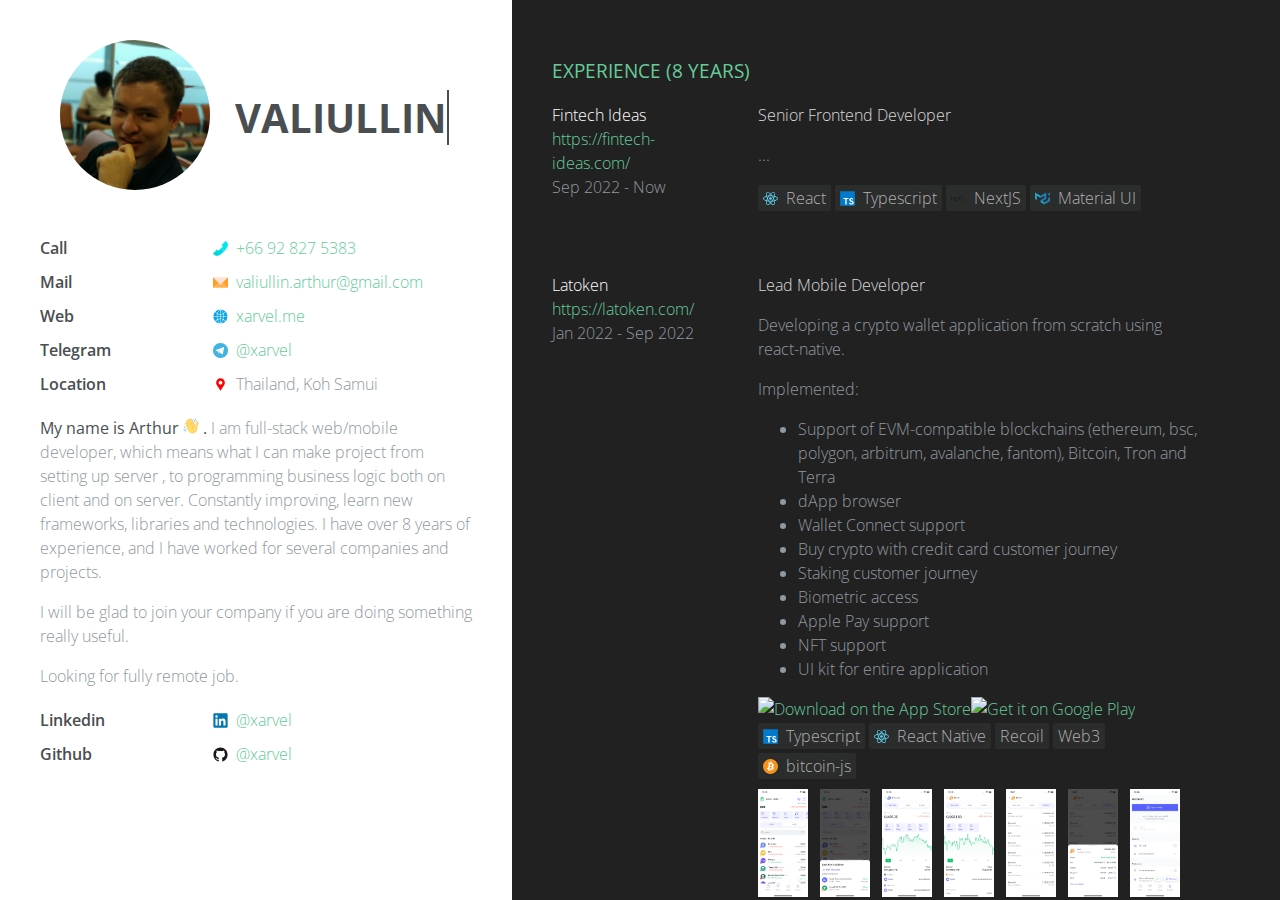
==== index.html @ 0e1e8af3 "temp" ====
<!doctype html>
<html>

<head>
    <meta charset='utf-8'>
    <title>Arthur Valiullin | Frontend-developer</title>
    <link rel="icon" href="assets/images/favicon.ico">


    <meta name="title" content="Arthur Valiullin | Frontend-developer">
    <meta name="description" content="My name is Arthur. I am full-stack web/mobile developer.">
    <meta name="keywords" content="Arthur Valiullin, frontend, react, react-native, javascript, typescript">
    <meta name="robots" content="index, follow">
    <meta http-equiv="Content-Type" content="text/html; charset=utf-8">
    <meta name="language" content="English">
    <meta name="revisit-after" content="1 days">
    <meta name="author" content="Arthur Valiullin">

    <!-- Facebook Meta Tags -->
    <meta property="og:title" content="Arthur Valiullin | Frontend-developer">
    <meta property="og:site_name" content="Arthur Valiullin CV">
    <meta property="og:url" content="xarvel.me">
    <meta property="og:description" content="My name is Arthur. I am full-stack web/mobile developer.">
    <meta property="og:type" content="profile">
    <meta property="og:image" content="https://xarvel.me/assets/images/photo.jpg">

    <!-- Twitter Meta Tags -->
    <meta name="twitter:card" content="summary_large_image">
    <meta property="twitter:domain" content="xarvel.me">
    <meta property="twitter:url" content="https://xarvel.me/">
    <meta name="twitter:title" content="Arthur Valiullin | Frontend-developer">
    <meta name="twitter:description" content="My name is Arthur. I am full-stack web/mobile developer.">
    <meta name="twitter:image" content="https://xarvel.me/assets/images/photo.jpg">


    <link rel="preload" href="https://fonts.gstatic.com/s/opensans/v34/memvYaGs126MiZpBA-UvWbX2vVnXBbObj2OVTSKmu0SC55K5gw.woff2" as="font" type="font/woff" crossorigin>
    <link rel='stylesheet' href='assets/stylesheets/main.css'>

    <!--For responsive design--->

    <meta name="viewport" content="width=device-width, initial-scale=1.0, maximum-scale=1, user-scalable=no">
</head>

<body>

    <!-- open limits -->
    <div class='limits'>


        <!-- The Modal -->
        <div id='js-lightbox' class='lightbox lightbox_closed'>
            <button class='lightbox__close' type="button">×</button>
            <div class='lightbox__content'></div>
            <div class="lightbox__title"></div>
        </div>




        <div class="layout">
            <div class="layout__sidebar">
                <section class="sidebar">
                    <div class="photo-name">
                        <div class="photo-name__photo">
                            <img src="/assets/images/photo.jpg" class="photo" alt="Arthur Valiullin" />
                        </div>

                        <div class="photo-name__name">
                            <h1>Valiullin Arthur</h1>
                        </div>
                    </div>




                    <div class="contacts">
                        <div class="contacts__item">
                            <div class="contacts__title">
                                Call
                            </div>
                            <div class="contacts__content">

                                <svg viewBox="0 0 128 128" height="15" width="15">
                                    <g id="surface1">
                                        <path style=" stroke:none;fill-rule:nonzero;fill:rgb(0%,90.588235%,94.117647%);fill-opacity:1;" d="M 108.304688 0 L 111.902344 3.28125 C 113.429688 4.675781 126.851562 17.226562 127.90625 28.589844 C 128.785156 38.042969 123.324219 49.59375 118.589844 57.617188 C 112.097656 68.621094 102.851562 80.207031 91.84375 91.128906 L 65.398438 64.886719 L 84.296875 46.136719 L 73.050781 34.976562 Z M 108.304688 0 " />
                                        <path style=" stroke:none;fill-rule:nonzero;fill:rgb(0%,84.313725%,87.45098%);fill-opacity:1;" d="M 46.5 83.640625 L 65.398438 64.886719 L 91.84375 91.128906 C 69.882812 112.917969 45.972656 127 30.933594 127 C 30.210938 127 29.5 126.96875 28.816406 126.90625 C 17.363281 125.859375 4.710938 112.542969 3.308594 111.027344 L 0 107.460938 L 35.253906 72.480469 Z M 46.5 83.640625 " />
                                    </g>
                                </svg>
                                <a href="tel:123-456-7890">+66 92 827 5383</a>
                            </div>
                        </div>

                        <div class="contacts__item">
                            <div class="contacts__title">
                                Mail
                            </div>
                            <div class="contacts__content">

                                <svg viewBox="0 0 512 512" height="15" width="15">
                                    <g>
                                        <path style="fill:#FF9E24;" d="M222.987,256L3.494,434.047C1.335,431.864,0,428.855,0,425.555V86.446
		c0-3.3,1.335-6.309,3.494-8.493L222.987,256z" />
                                        <path style="fill:#FF9E24;" d="M512,86.446v339.109c0,3.3-1.335,6.309-3.494,8.493L289.013,256L508.506,77.953
		C510.665,80.136,512,83.145,512,86.446z" />
                                    </g>
                                    <path style="fill:#FFE1D6;" d="M499.867,74.313H12.133c-3.373,0-6.43,1.395-8.638,3.64L256,340.929L508.506,77.953
	C506.298,75.708,503.24,74.313,499.867,74.313z" />
                                    <path style="fill:#FFB14D;" d="M337.544,256l170.962,178.047c-2.208,2.245-5.266,3.64-8.638,3.64H12.133
	c-3.373,0-6.43-1.395-8.638-3.64L174.456,256L256,340.929L337.544,256z" />
                                </svg>
                                <a href="mailto:valiullin.arthur@gmail.com">valiullin.arthur@gmail.com</a>
                            </div>
                        </div>
                        <div class="contacts__item">
                            <div class="contacts__title">
                                Web
                            </div>
                            <div class="contacts__content">

                                <svg viewBox="0 0 128 128" height="15" width="15">
                                    <g id="surface1">
                                        <path style=" stroke:none;fill-rule:nonzero;fill:rgb(4.313725%,64.313725%,87.843137%);fill-opacity:1;" d="M 123.058594 64.644531 C 123.058594 97.582031 96.359375 124.285156 63.421875 124.285156 C 30.484375 124.285156 3.78125 97.582031 3.78125 64.644531 C 3.78125 31.707031 30.484375 5.007812 63.421875 5.007812 C 96.359375 5.007812 123.058594 31.707031 123.058594 64.644531 Z M 123.058594 64.644531 " />
                                        <path style=" stroke:none;fill-rule:nonzero;fill:rgb(100%,100%,100%);fill-opacity:1;" d="M 61.539062 3.199219 L 65.265625 3.199219 L 65.265625 127.394531 L 61.539062 127.394531 Z M 61.539062 3.199219 " />
                                        <path style=" stroke:none;fill-rule:nonzero;fill:rgb(100%,100%,100%);fill-opacity:1;" d="M 3.644531 62.804688 L 124.355469 62.804688 L 124.355469 66.53125 L 3.644531 66.53125 Z M 3.644531 62.804688 " />
                                        <path style=" stroke:none;fill-rule:nonzero;fill:rgb(100%,100%,100%);fill-opacity:1;" d="M 63.34375 48.589844 C 30.332031 48.589844 16.757812 21.601562 16.621094 21.328125 L 19.96875 19.6875 C 20.476562 20.71875 32.710938 44.863281 63.34375 44.863281 C 94.046875 44.863281 106.261719 20.214844 106.382812 19.964844 L 109.738281 21.582031 C 109.609375 21.855469 96.363281 48.589844 63.34375 48.589844 Z M 63.34375 48.589844 " />
                                        <path style=" stroke:none;fill-rule:nonzero;fill:rgb(100%,100%,100%);fill-opacity:1;" d="M 19.96875 109.640625 L 16.621094 108.003906 C 16.757812 107.730469 30.332031 80.738281 63.34375 80.738281 C 96.363281 80.738281 109.609375 107.480469 109.738281 107.75 L 106.382812 109.371094 C 105.890625 108.351562 93.964844 84.46875 63.34375 84.46875 C 32.628906 84.464844 20.09375 109.390625 19.96875 109.640625 Z M 19.96875 109.640625 " />
                                        <path style=" stroke:none;fill-rule:nonzero;fill:rgb(100%,100%,100%);fill-opacity:1;" d="M 60.820312 128 C 59.652344 126.875 32.164062 100.015625 32.164062 63.488281 C 32.164062 26.933594 60.261719 1.082031 61.457031 0 L 63.960938 2.761719 C 63.675781 3.019531 35.886719 28.621094 35.886719 63.488281 C 35.886719 98.394531 63.128906 125.046875 63.402344 125.3125 Z M 60.820312 128 " />
                                        <path style=" stroke:none;fill-rule:nonzero;fill:rgb(100%,100%,100%);fill-opacity:1;" d="M 65.984375 128 L 63.402344 125.3125 C 63.675781 125.046875 90.917969 98.394531 90.917969 63.488281 C 90.917969 28.570312 63.128906 3.015625 62.847656 2.761719 L 65.351562 0 C 66.542969 1.085938 94.644531 26.933594 94.644531 63.488281 C 94.644531 100.015625 67.15625 126.875 65.984375 128 Z M 65.984375 128 " />
                                    </g>
                                </svg>
                                <a href="https://xarvel.me/" target="_blank">xarvel.me</a>
                            </div>
                        </div>
                        <div class="contacts__item">
                            <div class="contacts__title">
                                Telegram
                            </div>
                            <div class="contacts__content">

                                <svg viewBox="0 0 256 256" height="15" width="15">
                                    <g>
                                        <path d="M128,0 C57.307,0 0,57.307 0,128 L0,128 C0,198.693 57.307,256 128,256 L128,256 C198.693,256 256,198.693 256,128 L256,128 C256,57.307 198.693,0 128,0 L128,0 Z" fill="#40B3E0"></path>
                                        <path d="M190.2826,73.6308 L167.4206,188.8978 C167.4206,188.8978 164.2236,196.8918 155.4306,193.0548 L102.6726,152.6068 L83.4886,143.3348 L51.1946,132.4628 C51.1946,132.4628 46.2386,130.7048 45.7586,126.8678 C45.2796,123.0308 51.3546,120.9528 51.3546,120.9528 L179.7306,70.5928 C179.7306,70.5928 190.2826,65.9568 190.2826,73.6308" fill="#FFFFFF"></path>
                                        <path d="M98.6178,187.6035 C98.6178,187.6035 97.0778,187.4595 95.1588,181.3835 C93.2408,175.3085 83.4888,143.3345 83.4888,143.3345 L161.0258,94.0945 C161.0258,94.0945 165.5028,91.3765 165.3428,94.0945 C165.3428,94.0945 166.1418,94.5735 163.7438,96.8115 C161.3458,99.0505 102.8328,151.6475 102.8328,151.6475" fill="#D2E5F1"></path>
                                        <path d="M122.9015,168.1154 L102.0335,187.1414 C102.0335,187.1414 100.4025,188.3794 98.6175,187.6034 L102.6135,152.2624" fill="#B5CFE4"></path>
                                    </g>
                                </svg>
                                <a href="https://t.me/xarvel" target="_blank">@xarvel</a>
                            </div>
                        </div>
                        <div class="contacts__item">
                            <div class="contacts__title">
                                Location
                            </div>
                            <div class="contacts__content">

                                <svg viewBox="0 0 24 24" height="15" width="15">
                                    <path fill="red" d="M19 9c0-3.866-3.134-7-7-7S5 5.134 5 9c0 1.387.41 2.677 1.105 3.765h-.008C8.457 16.46 12 22 12 22l5.903-9.235h-.007C18.59 11.677 19 10.387 19 9zm-7 3c-1.657 0-3-1.343-3-3s1.343-3 3-3 3 1.343 3 3-1.343 3-3 3z" />
                                </svg>
                                Thailand, Koh Samui
                            </div>
                        </div>
                    </div>



                    <div class="description">
                        <p>
                            <b>My name is Arthur
                                <svg viewBox="0 0 64 64" height="16" width="16">
                                    <g fill="#42ade2">
                                        <path d="M16.1 48.5c-.5-.1-.9-.2-1.4-.4c-.5-.2-.9-.3-1.3-.5c-.9-.4-1.7-.9-2.5-1.5C9.3 45 8 43.5 7 41.7C6 40 5.4 38 5.3 36.1c-.1-1 0-1.9.1-2.9c.1-.5.2-.9.3-1.4c.1-.5.3-.9.4-1.4l.1 1.4c0 .5.1.9.2 1.4c.1.9.3 1.8.5 2.6c.4 1.7 1 3.3 1.9 4.8c.9 1.5 1.9 2.9 3.2 4.2c.6.6 1.3 1.2 2 1.8c.3.3.7.6 1.1.9l1 1">

                                        </path>
                                        <path d="M15.8 52.1c-.3.2-.7.3-1.1.4c-.4.1-.7.2-1.1.2c-.7.1-1.5.2-2.3.1c-1.5-.1-3.1-.5-4.4-1.2c-1.4-.7-2.6-1.8-3.4-3.1c-.4-.6-.8-1.3-1.1-2c-.1-.3-.2-.7-.3-1.1c0-.3-.1-.6-.1-1c.3.3.5.6.7.8c.3.3.5.6.7.8c.5.5.9 1 1.4 1.4c1 .9 2 1.7 3.2 2.3c1.1.6 2.4 1.1 3.6 1.5c.6.2 1.3.3 2 .5c.3.1.7.1 1 .2c.5.1.8.1 1.2.2"></path>
                                        <path d="M38.4 3.5c.5.1.9.3 1.4.5c.5.2.9.4 1.3.6c.9.5 1.7 1 2.5 1.6c1.6 1.2 2.9 2.8 3.8 4.6c.9 1.8 1.4 3.8 1.4 5.7c0 1-.1 1.9-.3 2.9c-.1.5-.2.9-.4 1.4c-.2.5-.3.9-.5 1.3l-.1-1.4c0-.5 0-.9-.1-1.4l-.3-2.7c-.3-1.7-.9-3.4-1.7-5c-.8-1.6-1.8-3-3-4.3c-.6-.7-1.3-1.3-1.9-2c-.3-.3-.7-.6-1.1-.9l-1-.9"></path>
                                        <path d="M47.1 3.1c.4.1.7.2 1 .4c.3.1.7.3 1 .5c.6.4 1.2.8 1.8 1.3c1.1 1 2 2.2 2.5 3.6c.6 1.4.8 2.9.6 4.4c-.1.7-.3 1.4-.5 2.1c-.1.3-.3.7-.4 1c-.2.3-.3.6-.6.9v-2c0-.7-.1-1.3-.1-1.9c-.2-1.3-.4-2.5-.9-3.6c-.5-1.2-1.1-2.2-1.8-3.3c-.4-.5-.8-1.1-1.2-1.6c-.2-.3-.4-.5-.7-.8c-.2-.5-.5-.8-.7-1"></path>
                                    </g>
                                    <g fill="#ffdd67">
                                        <path d="M10 18c-2 .9-2.7 3.3-1.8 5.3l12.6 26.3l7-3.3l-12.6-26.4c-.9-2-3.2-2.9-5.2-1.9">

                                        </path>
                                        <path d="M43.1 38.9l7.4-3.5l-14.4-30c-1-2-3.4-2.9-5.5-1.9c-2 1-2.9 3.4-1.9 5.5l14.4 29.9"></path>
                                    </g>
                                    <path d="M30.7 3.4c-.2.1-.4.2-.6.4c1.9-.5 3.9.4 4.8 2.2l14.4 30l1.3-.6l-14.4-30c-1-2.1-3.4-3-5.5-2" fill="#eba352"></path>
                                    <path d="M27.8 46.2l7.7-3.7l-14.7-30.6c-1-2.1-3.6-3.1-5.7-2.1s-3 3.6-2 5.7l14.7 30.7" fill="#ffdd67"></path>
                                    <path d="M15.1 9.9c-.2.1-.4.2-.6.4c1.9-.5 4.1.4 5 2.3l9.1 19.1l2.2 1.3l-10-21c-1-2.2-3.5-3.1-5.7-2.1" fill="#eba352"></path>
                                    <path d="M34.3 40.1l7.7-3.7L27.3 5.8c-1-2.1-3.6-3.1-5.7-2c-2.1 1-3 3.6-2 5.7l14.7 30.6" fill="#ffdd67"></path>
                                    <g fill="#eba352">
                                        <path d="M21.6 3.7c-.2.1-.4.3-.6.4c1.9-.5 4.1.4 5 2.3L36.3 28l2.2 1.3L27.3 5.8c-1-2.2-3.6-3.1-5.7-2.1"></path>
                                        <path d="M10 18c-.2.1-.4.2-.6.4c1.8-.5 3.7.4 4.5 2.2l7.5 15.7l2.2 1.3L15.2 20c-.9-2.1-3.2-3-5.2-2"></path>
                                    </g>
                                    <path d="M60.8 15c-2.7-2.1-7.1.2-9.3 7.4c-1.5 5-1.7 6.5-4.9 8l-1.8-3.7S16.4 40.4 17.5 42.6c0 0 3.4 10.6 9.2 15.5c8.6 7.4 28.7-.5 29.6-19.6c.5-11.1 7.4-21.2 4.5-23.5" fill="#ffdd67"></path>
                                    <g fill="#eba352">
                                        <path d="M60.8 15c-.5-.4-1.1-.6-1.7-.7c.1.1.3.1.4.2c3 2.3-.1 7.6-1.8 12.4c-1.4 3.8-2.6 7.7-2.4 11.5c.8 16.6-15.9 24.5-25.9 21.5c9.8 4.1 28-3.7 27.2-21c-.2-3.8.9-7.5 2.4-11.5c1.6-4.8 4.7-10.1 1.8-12.4"></path>
                                        <path d="M47.5 30c-6.2.7-15.3 9.6-8.9 19.3c-4.7-9.8 3-16.4 7.9-18.7c.5-.4 1-.6 1-.6">
                                        </path>
                                    </g>
                                </svg>
                                .</b> I am full-stack web/mobile developer, which means what I can make project from setting up server , to programming business logic both on client and on server. Constantly improving, learn new frameworks, libraries and technologies. I have over 8 years of experience, and I have worked for several companies and projects.
                        </p>
                        <p>
                            I will be glad to join your company if you are doing something really useful.
                        </p>
                        <p>
                            Looking for fully remote job.
                        </p>
                    </div>



                    <div class="contacts">
                        <div class="contacts__item">
                            <div class="contacts__title">
                                Linkedin
                            </div>
                            <div class="contacts__content">

                                <svg viewBox="0 0 128 128" height="15" width="15">
                                    <path fill="#0076b2" d="M116 3H12a8.91 8.91 0 00-9 8.8v104.42a8.91 8.91 0 009 8.78h104a8.93 8.93 0 009-8.81V11.77A8.93 8.93 0 00116 3z"></path>
                                    <path fill="#fff" d="M21.06 48.73h18.11V107H21.06zm9.06-29a10.5 10.5 0 11-10.5 10.49 10.5 10.5 0 0110.5-10.49M50.53 48.73h17.36v8h.24c2.42-4.58 8.32-9.41 17.13-9.41C103.6 47.28 107 59.35 107 75v32H88.89V78.65c0-6.75-.12-15.44-9.41-15.44s-10.87 7.36-10.87 15V107H50.53z"></path>
                                </svg>
                                <a href="https://www.linkedin.com/in/xarvel/" target="_blank">@xarvel</a>
                            </div>
                        </div>
                        <div class="contacts__item">
                            <div class="contacts__title">
                                Github
                            </div>
                            <div class="contacts__content">

                                <svg viewBox="0 0 128 128" height="15" width="15">
                                    <g fill="#181616">
                                        <path fill-rule="evenodd" clip-rule="evenodd" d="M64 5.103c-33.347 0-60.388 27.035-60.388 60.388 0 26.682 17.303 49.317 41.297 57.303 3.017.56 4.125-1.31 4.125-2.905 0-1.44-.056-6.197-.082-11.243-16.8 3.653-20.345-7.125-20.345-7.125-2.747-6.98-6.705-8.836-6.705-8.836-5.48-3.748.413-3.67.413-3.67 6.063.425 9.257 6.223 9.257 6.223 5.386 9.23 14.127 6.562 17.573 5.02.542-3.903 2.107-6.568 3.834-8.076-13.413-1.525-27.514-6.704-27.514-29.843 0-6.593 2.36-11.98 6.223-16.21-.628-1.52-2.695-7.662.584-15.98 0 0 5.07-1.623 16.61 6.19C53.7 35 58.867 34.327 64 34.304c5.13.023 10.3.694 15.127 2.033 11.526-7.813 16.59-6.19 16.59-6.19 3.287 8.317 1.22 14.46.593 15.98 3.872 4.23 6.215 9.617 6.215 16.21 0 23.194-14.127 28.3-27.574 29.796 2.167 1.874 4.097 5.55 4.097 11.183 0 8.08-.07 14.583-.07 16.572 0 1.607 1.088 3.49 4.148 2.897 23.98-7.994 41.263-30.622 41.263-57.294C124.388 32.14 97.35 5.104 64 5.104z"></path>
                                        <path d="M26.484 91.806c-.133.3-.605.39-1.035.185-.44-.196-.685-.605-.543-.906.13-.31.603-.395 1.04-.188.44.197.69.61.537.91zm2.446 2.729c-.287.267-.85.143-1.232-.28-.396-.42-.47-.983-.177-1.254.298-.266.844-.14 1.24.28.394.426.472.984.17 1.255zM31.312 98.012c-.37.258-.976.017-1.35-.52-.37-.538-.37-1.183.01-1.44.373-.258.97-.025 1.35.507.368.545.368 1.19-.01 1.452zm3.261 3.361c-.33.365-1.036.267-1.552-.23-.527-.487-.674-1.18-.343-1.544.336-.366 1.045-.264 1.564.23.527.486.686 1.18.333 1.543zm4.5 1.951c-.147.473-.825.688-1.51.486-.683-.207-1.13-.76-.99-1.238.14-.477.823-.7 1.512-.485.683.206 1.13.756.988 1.237zm4.943.361c.017.498-.563.91-1.28.92-.723.017-1.308-.387-1.315-.877 0-.503.568-.91 1.29-.924.717-.013 1.306.387 1.306.88zm4.598-.782c.086.485-.413.984-1.126 1.117-.7.13-1.35-.172-1.44-.653-.086-.498.422-.997 1.122-1.126.714-.123 1.354.17 1.444.663zm0 0"></path>
                                    </g>
                                </svg>
                                <a href="https://github.com/xarvel" target="_blank">@xarvel</a>
                            </div>
                        </div>
                    </div>

                </section>

            </div>
            <div class="layout__content">






                <section class="experience">
                    <h3 class="experience-title">Experience (8 years)</h3>

                    <div class="experience-wrapper">







                        <div class="experience-item">
                            <div class="experience-item__date-company">
                                <div class="experience-item__company-name">Fintech Ideas</div>

                                <a class="experience-item__company-link" href=https://fintech-ideas.com/ target="_blank">https://fintech-ideas.com/</a>

                                <div class="time">Sep 2022 - Now</div>
                            </div>
                            <div class="experience-item__description">
                                <div class="experience-title">Senior Frontend Developer</div>
                                <div class="company-description">

                                    <div>
                                        <p>...</p>

                                        <div>

                                            <div class="chip">

                                                <div class="chip__icon">
                                                    <svg viewBox="0 0 128 128" height="15" width="15">
                                                        <g fill="#61DAFB">
                                                            <circle cx="64" cy="64" r="11.4"></circle>
                                                            <path d="M107.3 45.2c-2.2-.8-4.5-1.6-6.9-2.3.6-2.4 1.1-4.8 1.5-7.1 2.1-13.2-.2-22.5-6.6-26.1-1.9-1.1-4-1.6-6.4-1.6-7 0-15.9 5.2-24.9 13.9-9-8.7-17.9-13.9-24.9-13.9-2.4 0-4.5.5-6.4 1.6-6.4 3.7-8.7 13-6.6 26.1.4 2.3.9 4.7 1.5 7.1-2.4.7-4.7 1.4-6.9 2.3C8.2 50 1.4 56.6 1.4 64s6.9 14 19.3 18.8c2.2.8 4.5 1.6 6.9 2.3-.6 2.4-1.1 4.8-1.5 7.1-2.1 13.2.2 22.5 6.6 26.1 1.9 1.1 4 1.6 6.4 1.6 7.1 0 16-5.2 24.9-13.9 9 8.7 17.9 13.9 24.9 13.9 2.4 0 4.5-.5 6.4-1.6 6.4-3.7 8.7-13 6.6-26.1-.4-2.3-.9-4.7-1.5-7.1 2.4-.7 4.7-1.4 6.9-2.3 12.5-4.8 19.3-11.4 19.3-18.8s-6.8-14-19.3-18.8zM92.5 14.7c4.1 2.4 5.5 9.8 3.8 20.3-.3 2.1-.8 4.3-1.4 6.6-5.2-1.2-10.7-2-16.5-2.5-3.4-4.8-6.9-9.1-10.4-13 7.4-7.3 14.9-12.3 21-12.3 1.3 0 2.5.3 3.5.9zM81.3 74c-1.8 3.2-3.9 6.4-6.1 9.6-3.7.3-7.4.4-11.2.4-3.9 0-7.6-.1-11.2-.4-2.2-3.2-4.2-6.4-6-9.6-1.9-3.3-3.7-6.7-5.3-10 1.6-3.3 3.4-6.7 5.3-10 1.8-3.2 3.9-6.4 6.1-9.6 3.7-.3 7.4-.4 11.2-.4 3.9 0 7.6.1 11.2.4 2.2 3.2 4.2 6.4 6 9.6 1.9 3.3 3.7 6.7 5.3 10-1.7 3.3-3.4 6.6-5.3 10zm8.3-3.3c1.5 3.5 2.7 6.9 3.8 10.3-3.4.8-7 1.4-10.8 1.9 1.2-1.9 2.5-3.9 3.6-6 1.2-2.1 2.3-4.2 3.4-6.2zM64 97.8c-2.4-2.6-4.7-5.4-6.9-8.3 2.3.1 4.6.2 6.9.2 2.3 0 4.6-.1 6.9-.2-2.2 2.9-4.5 5.7-6.9 8.3zm-18.6-15c-3.8-.5-7.4-1.1-10.8-1.9 1.1-3.3 2.3-6.8 3.8-10.3 1.1 2 2.2 4.1 3.4 6.1 1.2 2.2 2.4 4.1 3.6 6.1zm-7-25.5c-1.5-3.5-2.7-6.9-3.8-10.3 3.4-.8 7-1.4 10.8-1.9-1.2 1.9-2.5 3.9-3.6 6-1.2 2.1-2.3 4.2-3.4 6.2zM64 30.2c2.4 2.6 4.7 5.4 6.9 8.3-2.3-.1-4.6-.2-6.9-.2-2.3 0-4.6.1-6.9.2 2.2-2.9 4.5-5.7 6.9-8.3zm22.2 21l-3.6-6c3.8.5 7.4 1.1 10.8 1.9-1.1 3.3-2.3 6.8-3.8 10.3-1.1-2.1-2.2-4.2-3.4-6.2zM31.7 35c-1.7-10.5-.3-17.9 3.8-20.3 1-.6 2.2-.9 3.5-.9 6 0 13.5 4.9 21 12.3-3.5 3.8-7 8.2-10.4 13-5.8.5-11.3 1.4-16.5 2.5-.6-2.3-1-4.5-1.4-6.6zM7 64c0-4.7 5.7-9.7 15.7-13.4 2-.8 4.2-1.5 6.4-2.1 1.6 5 3.6 10.3 6 15.6-2.4 5.3-4.5 10.5-6 15.5C15.3 75.6 7 69.6 7 64zm28.5 49.3c-4.1-2.4-5.5-9.8-3.8-20.3.3-2.1.8-4.3 1.4-6.6 5.2 1.2 10.7 2 16.5 2.5 3.4 4.8 6.9 9.1 10.4 13-7.4 7.3-14.9 12.3-21 12.3-1.3 0-2.5-.3-3.5-.9zM96.3 93c1.7 10.5.3 17.9-3.8 20.3-1 .6-2.2.9-3.5.9-6 0-13.5-4.9-21-12.3 3.5-3.8 7-8.2 10.4-13 5.8-.5 11.3-1.4 16.5-2.5.6 2.3 1 4.5 1.4 6.6zm9-15.6c-2 .8-4.2 1.5-6.4 2.1-1.6-5-3.6-10.3-6-15.6 2.4-5.3 4.5-10.5 6-15.5 13.8 4 22.1 10 22.1 15.6 0 4.7-5.8 9.7-15.7 13.4z"></path>
                                                        </g>
                                                    </svg>
                                                </div>

                                                <div class="chip__text">React</div>
                                            </div>


                                            <div class="chip">

                                                <div class="chip__icon">
                                                    <svg viewBox="0 0 128 128" height="15" width="15">
                                                        <path fill="#fff" d="M22.67 47h99.67v73.67H22.67z"></path>
                                                        <path data-name="original" fill="#007acc" d="M1.5 63.91v62.5h125v-125H1.5zm100.73-5a15.56 15.56 0 017.82 4.5 20.58 20.58 0 013 4c0 .16-5.4 3.81-8.69 5.85-.12.08-.6-.44-1.13-1.23a7.09 7.09 0 00-5.87-3.53c-3.79-.26-6.23 1.73-6.21 5a4.58 4.58 0 00.54 2.34c.83 1.73 2.38 2.76 7.24 4.86 8.95 3.85 12.78 6.39 15.16 10 2.66 4 3.25 10.46 1.45 15.24-2 5.2-6.9 8.73-13.83 9.9a38.32 38.32 0 01-9.52-.1 23 23 0 01-12.72-6.63c-1.15-1.27-3.39-4.58-3.25-4.82a9.34 9.34 0 011.15-.73L82 101l3.59-2.08.75 1.11a16.78 16.78 0 004.74 4.54c4 2.1 9.46 1.81 12.16-.62a5.43 5.43 0 00.69-6.92c-1-1.39-3-2.56-8.59-5-6.45-2.78-9.23-4.5-11.77-7.24a16.48 16.48 0 01-3.43-6.25 25 25 0 01-.22-8c1.33-6.23 6-10.58 12.82-11.87a31.66 31.66 0 019.49.26zm-29.34 5.24v5.12H56.66v46.23H45.15V69.26H28.88v-5a49.19 49.19 0 01.12-5.17C29.08 59 39 59 51 59h21.83z"></path>
                                                    </svg>
                                                </div>

                                                <div class="chip__text">Typescript</div>
                                            </div>


                                            <div class="chip">

                                                <div class="chip__icon">
                                                    <svg viewBox="0 0 128 128" height="15" width="15">
                                                        <path d="M30.2 45.9h24.1v1.9H32.4v14.4H53v1.9H32.4v15.8h22.2v1.9H30.2V45.9zm26.3 0h2.6l11.4 15.8L82 45.9l15.8-20-26 37.5 13.4 18.4h-2.7L70.4 65 58.2 81.8h-2.6l13.5-18.4-12.6-17.5zm29.7 1.9v-1.9h27.5v1.9H101v34h-2.2v-34H86.2zM0 45.9h2.7l38.2 56.8-15.8-20.9L2.3 48.6l-.1 33.2H0zm113.5 33.4c.5 0 .8-.3.8-.8s-.3-.8-.8-.8-.8.3-.8.8.4.8.8.8zm2.2-2.1c0 1.3 1 2.2 2.4 2.2 1.5 0 2.4-.9 2.4-2.5v-5.5h-1.2v5.5c0 .9-.4 1.3-1.2 1.3-.7 0-1.2-.4-1.2-1.1h-1.2zm6.3-.1c.1 1.4 1.2 2.3 3 2.3s3-.9 3-2.4c0-1.2-.7-1.8-2.2-2.2l-.9-.2c-1-.2-1.4-.6-1.4-1.1 0-.7.6-1.2 1.6-1.2.9 0 1.5.4 1.6 1.2h1.2c-.1-1.3-1.2-2.2-2.8-2.2-1.7 0-2.8.9-2.8 2.3 0 1.1.6 1.8 2 2.1l1 .2c1 .2 1.5.6 1.5 1.2 0 .7-.7 1.2-1.7 1.2s-1.8-.5-1.9-1.2H122z"></path>
                                                    </svg>
                                                </div>

                                                <div class="chip__text">NextJS</div>
                                            </div>


                                            <div class="chip">

                                                <div class="chip__icon">
                                                    <svg viewBox="0 0 128 128" height="15" width="15">
                                                        <path fill="#1FA6CA" d="M.2 68.6V13.4L48 41v18.4L16.1 41v36.8L.2 68.6z"></path>
                                                        <path fill="#1C7FB6" d="M48 41l47.9-27.6v55.3L64 87l-16-9.2 32-18.4V41L48 59.4V41z"></path>
                                                        <path fill="#1FA6CA" d="M48 77.8v18.4l32 18.4V96.2L48 77.8z"></path>
                                                        <path fill="#1C7FB6" d="M80 114.6L127.8 87V50.2l-16 9.2v18.4L80 96.2v18.4zM111.9 41V22.6l16-9.2v18.4l-16 9.2z"></path>
                                                    </svg>
                                                </div>

                                                <div class="chip__text">Material UI</div>
                                            </div>

                                        </div>
                                    </div>

                                </div>
                            </div>
                        </div>












                        <div class="experience-item">
                            <div class="experience-item__date-company">
                                <div class="experience-item__company-name">Latoken</div>

                                <a class="experience-item__company-link" href=https://latoken.com/ target="_blank">https://latoken.com/</a>

                                <div class="time">Jan 2022 - Sep 2022</div>
                            </div>
                            <div class="experience-item__description">
                                <div class="experience-title">Lead Mobile Developer</div>
                                <div class="company-description">

                                    <div>
                                        <p>
                                            Developing a crypto wallet application from scratch using react-native.
                                        </p>
                                        <p>
                                            Implemented:
                                        </p>
                                        <ul>
                                            <li>Support of EVM-compatible blockchains (ethereum, bsc, polygon, arbitrum, avalanche,
                                                fantom), Bitcoin, Tron and Terra</li>
                                            <li>dApp browser</li>
                                            <li>Wallet Connect support</li>
                                            <li>Buy crypto with credit card customer journey</li>
                                            <li>Staking customer journey</li>
                                            <li>Biometric access</li>
                                            <li>Apple Pay support</li>
                                            <li>NFT support</li>
                                            <li>UI kit for entire application</li>
                                        </ul>

                                        <div class="app-icons vertical">
                                            <a href="https://apps.apple.com/ru/app/la-defi-wallet/id1614389764">
                                                <img class="apple" src="https://tools.applemediaservices.com/api/badges/download-on-the-app-store/black/en-us?size=250x83&amp;releaseDate=1276560000&h=7e7b68fad19738b5649a1bfb78ff46e9" alt="Download on the App Store">
                                            </a>
                                            <a href='https://play.google.com/store/apps/details?id=com.app.defi'>
                                                <img class="android" alt='Get it on Google Play' src='https://play.google.com/intl/en_us/badges/images/generic/en_badge_web_generic.png' />
                                            </a>
                                        </div>
                                        <div>

                                            <div class="chip">

                                                <div class="chip__icon">
                                                    <svg viewBox="0 0 128 128" height="15" width="15">
                                                        <path fill="#fff" d="M22.67 47h99.67v73.67H22.67z"></path>
                                                        <path data-name="original" fill="#007acc" d="M1.5 63.91v62.5h125v-125H1.5zm100.73-5a15.56 15.56 0 017.82 4.5 20.58 20.58 0 013 4c0 .16-5.4 3.81-8.69 5.85-.12.08-.6-.44-1.13-1.23a7.09 7.09 0 00-5.87-3.53c-3.79-.26-6.23 1.73-6.21 5a4.58 4.58 0 00.54 2.34c.83 1.73 2.38 2.76 7.24 4.86 8.95 3.85 12.78 6.39 15.16 10 2.66 4 3.25 10.46 1.45 15.24-2 5.2-6.9 8.73-13.83 9.9a38.32 38.32 0 01-9.52-.1 23 23 0 01-12.72-6.63c-1.15-1.27-3.39-4.58-3.25-4.82a9.34 9.34 0 011.15-.73L82 101l3.59-2.08.75 1.11a16.78 16.78 0 004.74 4.54c4 2.1 9.46 1.81 12.16-.62a5.43 5.43 0 00.69-6.92c-1-1.39-3-2.56-8.59-5-6.45-2.78-9.23-4.5-11.77-7.24a16.48 16.48 0 01-3.43-6.25 25 25 0 01-.22-8c1.33-6.23 6-10.58 12.82-11.87a31.66 31.66 0 019.49.26zm-29.34 5.24v5.12H56.66v46.23H45.15V69.26H28.88v-5a49.19 49.19 0 01.12-5.17C29.08 59 39 59 51 59h21.83z"></path>
                                                    </svg>
                                                </div>

                                                <div class="chip__text">Typescript</div>
                                            </div>


                                            <div class="chip">

                                                <div class="chip__icon">
                                                    <svg viewBox="0 0 128 128" height="15" width="15">
                                                        <g fill="#61DAFB">
                                                            <circle cx="64" cy="64" r="11.4"></circle>
                                                            <path d="M107.3 45.2c-2.2-.8-4.5-1.6-6.9-2.3.6-2.4 1.1-4.8 1.5-7.1 2.1-13.2-.2-22.5-6.6-26.1-1.9-1.1-4-1.6-6.4-1.6-7 0-15.9 5.2-24.9 13.9-9-8.7-17.9-13.9-24.9-13.9-2.4 0-4.5.5-6.4 1.6-6.4 3.7-8.7 13-6.6 26.1.4 2.3.9 4.7 1.5 7.1-2.4.7-4.7 1.4-6.9 2.3C8.2 50 1.4 56.6 1.4 64s6.9 14 19.3 18.8c2.2.8 4.5 1.6 6.9 2.3-.6 2.4-1.1 4.8-1.5 7.1-2.1 13.2.2 22.5 6.6 26.1 1.9 1.1 4 1.6 6.4 1.6 7.1 0 16-5.2 24.9-13.9 9 8.7 17.9 13.9 24.9 13.9 2.4 0 4.5-.5 6.4-1.6 6.4-3.7 8.7-13 6.6-26.1-.4-2.3-.9-4.7-1.5-7.1 2.4-.7 4.7-1.4 6.9-2.3 12.5-4.8 19.3-11.4 19.3-18.8s-6.8-14-19.3-18.8zM92.5 14.7c4.1 2.4 5.5 9.8 3.8 20.3-.3 2.1-.8 4.3-1.4 6.6-5.2-1.2-10.7-2-16.5-2.5-3.4-4.8-6.9-9.1-10.4-13 7.4-7.3 14.9-12.3 21-12.3 1.3 0 2.5.3 3.5.9zM81.3 74c-1.8 3.2-3.9 6.4-6.1 9.6-3.7.3-7.4.4-11.2.4-3.9 0-7.6-.1-11.2-.4-2.2-3.2-4.2-6.4-6-9.6-1.9-3.3-3.7-6.7-5.3-10 1.6-3.3 3.4-6.7 5.3-10 1.8-3.2 3.9-6.4 6.1-9.6 3.7-.3 7.4-.4 11.2-.4 3.9 0 7.6.1 11.2.4 2.2 3.2 4.2 6.4 6 9.6 1.9 3.3 3.7 6.7 5.3 10-1.7 3.3-3.4 6.6-5.3 10zm8.3-3.3c1.5 3.5 2.7 6.9 3.8 10.3-3.4.8-7 1.4-10.8 1.9 1.2-1.9 2.5-3.9 3.6-6 1.2-2.1 2.3-4.2 3.4-6.2zM64 97.8c-2.4-2.6-4.7-5.4-6.9-8.3 2.3.1 4.6.2 6.9.2 2.3 0 4.6-.1 6.9-.2-2.2 2.9-4.5 5.7-6.9 8.3zm-18.6-15c-3.8-.5-7.4-1.1-10.8-1.9 1.1-3.3 2.3-6.8 3.8-10.3 1.1 2 2.2 4.1 3.4 6.1 1.2 2.2 2.4 4.1 3.6 6.1zm-7-25.5c-1.5-3.5-2.7-6.9-3.8-10.3 3.4-.8 7-1.4 10.8-1.9-1.2 1.9-2.5 3.9-3.6 6-1.2 2.1-2.3 4.2-3.4 6.2zM64 30.2c2.4 2.6 4.7 5.4 6.9 8.3-2.3-.1-4.6-.2-6.9-.2-2.3 0-4.6.1-6.9.2 2.2-2.9 4.5-5.7 6.9-8.3zm22.2 21l-3.6-6c3.8.5 7.4 1.1 10.8 1.9-1.1 3.3-2.3 6.8-3.8 10.3-1.1-2.1-2.2-4.2-3.4-6.2zM31.7 35c-1.7-10.5-.3-17.9 3.8-20.3 1-.6 2.2-.9 3.5-.9 6 0 13.5 4.9 21 12.3-3.5 3.8-7 8.2-10.4 13-5.8.5-11.3 1.4-16.5 2.5-.6-2.3-1-4.5-1.4-6.6zM7 64c0-4.7 5.7-9.7 15.7-13.4 2-.8 4.2-1.5 6.4-2.1 1.6 5 3.6 10.3 6 15.6-2.4 5.3-4.5 10.5-6 15.5C15.3 75.6 7 69.6 7 64zm28.5 49.3c-4.1-2.4-5.5-9.8-3.8-20.3.3-2.1.8-4.3 1.4-6.6 5.2 1.2 10.7 2 16.5 2.5 3.4 4.8 6.9 9.1 10.4 13-7.4 7.3-14.9 12.3-21 12.3-1.3 0-2.5-.3-3.5-.9zM96.3 93c1.7 10.5.3 17.9-3.8 20.3-1 .6-2.2.9-3.5.9-6 0-13.5-4.9-21-12.3 3.5-3.8 7-8.2 10.4-13 5.8-.5 11.3-1.4 16.5-2.5.6 2.3 1 4.5 1.4 6.6zm9-15.6c-2 .8-4.2 1.5-6.4 2.1-1.6-5-3.6-10.3-6-15.6 2.4-5.3 4.5-10.5 6-15.5 13.8 4 22.1 10 22.1 15.6 0 4.7-5.8 9.7-15.7 13.4z"></path>
                                                        </g>
                                                    </svg>
                                                </div>

                                                <div class="chip__text">React Native</div>
                                            </div>


                                            <div class="chip">

                                                <div class="chip__text">Recoil</div>
                                            </div>


                                            <div class="chip">

                                                <div class="chip__text">Web3</div>
                                            </div>


                                            <div class="chip">

                                                <div class="chip__icon">
                                                    <svg viewBox="0 0 128 128" height="15" width="15">
                                                        <path style=" stroke:none;fill-rule:nonzero;fill:rgb(96.862745%,57.647059%,10.196078%);fill-opacity:1;" d="M 126.070312 79.480469 C 117.523438 113.769531 82.796875 134.632812 48.507812 126.085938 C 14.230469 117.535156 -6.632812 82.808594 1.914062 48.523438 C 10.460938 14.234375 45.1875 -6.632812 79.464844 1.914062 C 113.753906 10.460938 134.617188 45.195312 126.070312 79.480469 Z M 126.070312 79.480469 " />
                                                        <path style=" stroke:none;fill-rule:nonzero;fill:rgb(100%,100%,100%);fill-opacity:1;" d="M 92.210938 54.882812 C 93.484375 46.367188 87 41.789062 78.132812 38.734375 L 81.011719 27.199219 L 73.984375 25.449219 L 71.1875 36.679688 C 69.34375 36.21875 67.445312 35.785156 65.5625 35.355469 L 68.382812 24.050781 L 61.363281 22.300781 L 58.484375 33.832031 C 56.957031 33.484375 55.457031 33.140625 54.003906 32.777344 L 54.011719 32.742188 L 44.324219 30.324219 L 42.457031 37.824219 C 42.457031 37.824219 47.667969 39.019531 47.558594 39.09375 C 50.402344 39.800781 50.917969 41.683594 50.828125 43.175781 L 47.554688 56.316406 C 47.75 56.367188 48.003906 56.441406 48.285156 56.550781 L 47.542969 56.367188 L 42.949219 74.777344 C 42.601562 75.640625 41.71875 76.9375 39.730469 76.445312 C 39.800781 76.546875 34.628906 75.171875 34.628906 75.171875 L 31.140625 83.210938 L 40.28125 85.488281 C 41.980469 85.914062 43.648438 86.363281 45.285156 86.78125 L 42.378906 98.453125 L 49.394531 100.203125 L 52.273438 88.65625 C 54.1875 89.179688 56.046875 89.65625 57.867188 90.109375 L 55 101.601562 L 62.023438 103.351562 L 64.929688 91.703125 C 76.902344 93.96875 85.90625 93.054688 89.695312 82.226562 C 92.746094 73.507812 89.542969 68.476562 83.242188 65.195312 C 87.832031 64.132812 91.289062 61.117188 92.210938 54.882812 Z M 76.164062 77.378906 C 73.992188 86.101562 59.3125 81.386719 54.550781 80.203125 L 58.40625 64.746094 C 63.167969 65.933594 78.429688 68.285156 76.167969 77.378906 Z M 78.335938 54.757812 C 76.355469 62.6875 64.136719 58.65625 60.171875 57.671875 L 63.664062 43.648438 C 67.632812 44.636719 80.398438 46.480469 78.335938 54.757812 Z M 78.335938 54.757812 " />
                                                    </svg>
                                                </div>

                                                <div class="chip__text">bitcoin-js</div>
                                            </div>

                                        </div>

                                        <div class="lightbox-gallery js-lightbox-gallery">

                                            <a class="image" target="_blank" href=/assets/images/latoken/1.png data-description=DeFi Wallet>
                                                <div class="image__hover">
                                                    <object type="image/svg+xml" data="/assets/images/magnifier.svg" class="image__hover-magnifier-icon" width="30px"></object>
                                                </div>
                                                <img src=/assets/images/latoken/1.png class="image__picture" width="50px">
                                            </a>


                                            <a class="image" target="_blank" href=/assets/images/latoken/2.png data-description=DeFi Wallet>
                                                <div class="image__hover">
                                                    <object type="image/svg+xml" data="/assets/images/magnifier.svg" class="image__hover-magnifier-icon" width="30px"></object>
                                                </div>
                                                <img src=/assets/images/latoken/2.png class="image__picture" width="50px">
                                            </a>


                                            <a class="image" target="_blank" href=/assets/images/latoken/3.png data-description=DeFi Wallet>
                                                <div class="image__hover">
                                                    <object type="image/svg+xml" data="/assets/images/magnifier.svg" class="image__hover-magnifier-icon" width="30px"></object>
                                                </div>
                                                <img src=/assets/images/latoken/3.png class="image__picture" width="50px">
                                            </a>


                                            <a class="image" target="_blank" href=/assets/images/latoken/4.png data-description=DeFi Wallet>
                                                <div class="image__hover">
                                                    <object type="image/svg+xml" data="/assets/images/magnifier.svg" class="image__hover-magnifier-icon" width="30px"></object>
                                                </div>
                                                <img src=/assets/images/latoken/4.png class="image__picture" width="50px">
                                            </a>


                                            <a class="image" target="_blank" href=/assets/images/latoken/5.png data-description=DeFi Wallet>
                                                <div class="image__hover">
                                                    <object type="image/svg+xml" data="/assets/images/magnifier.svg" class="image__hover-magnifier-icon" width="30px"></object>
                                                </div>
                                                <img src=/assets/images/latoken/5.png class="image__picture" width="50px">
                                            </a>


                                            <a class="image" target="_blank" href=/assets/images/latoken/6.png data-description=DeFi Wallet>
                                                <div class="image__hover">
                                                    <object type="image/svg+xml" data="/assets/images/magnifier.svg" class="image__hover-magnifier-icon" width="30px"></object>
                                                </div>
                                                <img src=/assets/images/latoken/6.png class="image__picture" width="50px">
                                            </a>


                                            <a class="image" target="_blank" href=/assets/images/latoken/7.png data-description=DeFi Wallet>
                                                <div class="image__hover">
                                                    <object type="image/svg+xml" data="/assets/images/magnifier.svg" class="image__hover-magnifier-icon" width="30px"></object>
                                                </div>
                                                <img src=/assets/images/latoken/7.png class="image__picture" width="50px">
                                            </a>


                                            <a class="image" target="_blank" href=/assets/images/latoken/8.png data-description=DeFi Wallet>
                                                <div class="image__hover">
                                                    <object type="image/svg+xml" data="/assets/images/magnifier.svg" class="image__hover-magnifier-icon" width="30px"></object>
                                                </div>
                                                <img src=/assets/images/latoken/8.png class="image__picture" width="50px">
                                            </a>


                                            <a class="image" target="_blank" href=/assets/images/latoken/9.png data-description=DeFi Wallet>
                                                <div class="image__hover">
                                                    <object type="image/svg+xml" data="/assets/images/magnifier.svg" class="image__hover-magnifier-icon" width="30px"></object>
                                                </div>
                                                <img src=/assets/images/latoken/9.png class="image__picture" width="50px">
                                            </a>


                                            <a class="image" target="_blank" href=/assets/images/latoken/10.png data-description=DeFi Wallet>
                                                <div class="image__hover">
                                                    <object type="image/svg+xml" data="/assets/images/magnifier.svg" class="image__hover-magnifier-icon" width="30px"></object>
                                                </div>
                                                <img src=/assets/images/latoken/10.png class="image__picture" width="50px">
                                            </a>

                                        </div>
                                    </div>

                                </div>
                            </div>
                        </div>













                        <div class="experience-item">
                            <div class="experience-item__date-company">
                                <div class="experience-item__company-name">Latoken</div>

                                <a class="experience-item__company-link" href=https://latoken.com/ target="_blank">https://latoken.com/</a>

                                <div class="time">Mar 2020 - Jan 2022</div>
                            </div>
                            <div class="experience-item__description">
                                <div class="experience-title">Senior Frontend Developer</div>
                                <div class="company-description">

                                    <div>
                                        <p>Develop client-side of crypto exchange.</p>
                                        <p>Implemented frontend for all authentication scenarios and increased conversions in sign ups and logins.
                                            Developed crowdfunding and vctv platform for the world largest IEO Launchpad.
                                            Developed airdrop platform for co-marketing user acquisition.
                                            Was doing code reviews and was responsible code standards compliance.</p>

                                        <div>

                                            <div class="chip">

                                                <div class="chip__icon">
                                                    <svg viewBox="0 0 128 128" height="15" width="15">
                                                        <path fill="#fff" d="M22.67 47h99.67v73.67H22.67z"></path>
                                                        <path data-name="original" fill="#007acc" d="M1.5 63.91v62.5h125v-125H1.5zm100.73-5a15.56 15.56 0 017.82 4.5 20.58 20.58 0 013 4c0 .16-5.4 3.81-8.69 5.85-.12.08-.6-.44-1.13-1.23a7.09 7.09 0 00-5.87-3.53c-3.79-.26-6.23 1.73-6.21 5a4.58 4.58 0 00.54 2.34c.83 1.73 2.38 2.76 7.24 4.86 8.95 3.85 12.78 6.39 15.16 10 2.66 4 3.25 10.46 1.45 15.24-2 5.2-6.9 8.73-13.83 9.9a38.32 38.32 0 01-9.52-.1 23 23 0 01-12.72-6.63c-1.15-1.27-3.39-4.58-3.25-4.82a9.34 9.34 0 011.15-.73L82 101l3.59-2.08.75 1.11a16.78 16.78 0 004.74 4.54c4 2.1 9.46 1.81 12.16-.62a5.43 5.43 0 00.69-6.92c-1-1.39-3-2.56-8.59-5-6.45-2.78-9.23-4.5-11.77-7.24a16.48 16.48 0 01-3.43-6.25 25 25 0 01-.22-8c1.33-6.23 6-10.58 12.82-11.87a31.66 31.66 0 019.49.26zm-29.34 5.24v5.12H56.66v46.23H45.15V69.26H28.88v-5a49.19 49.19 0 01.12-5.17C29.08 59 39 59 51 59h21.83z"></path>
                                                    </svg>
                                                </div>

                                                <div class="chip__text">Typescript</div>
                                            </div>


                                            <div class="chip">

                                                <div class="chip__icon">
                                                    <svg viewBox="0 0 128 128" height="15" width="15">
                                                        <g fill="#61DAFB">
                                                            <circle cx="64" cy="64" r="11.4"></circle>
                                                            <path d="M107.3 45.2c-2.2-.8-4.5-1.6-6.9-2.3.6-2.4 1.1-4.8 1.5-7.1 2.1-13.2-.2-22.5-6.6-26.1-1.9-1.1-4-1.6-6.4-1.6-7 0-15.9 5.2-24.9 13.9-9-8.7-17.9-13.9-24.9-13.9-2.4 0-4.5.5-6.4 1.6-6.4 3.7-8.7 13-6.6 26.1.4 2.3.9 4.7 1.5 7.1-2.4.7-4.7 1.4-6.9 2.3C8.2 50 1.4 56.6 1.4 64s6.9 14 19.3 18.8c2.2.8 4.5 1.6 6.9 2.3-.6 2.4-1.1 4.8-1.5 7.1-2.1 13.2.2 22.5 6.6 26.1 1.9 1.1 4 1.6 6.4 1.6 7.1 0 16-5.2 24.9-13.9 9 8.7 17.9 13.9 24.9 13.9 2.4 0 4.5-.5 6.4-1.6 6.4-3.7 8.7-13 6.6-26.1-.4-2.3-.9-4.7-1.5-7.1 2.4-.7 4.7-1.4 6.9-2.3 12.5-4.8 19.3-11.4 19.3-18.8s-6.8-14-19.3-18.8zM92.5 14.7c4.1 2.4 5.5 9.8 3.8 20.3-.3 2.1-.8 4.3-1.4 6.6-5.2-1.2-10.7-2-16.5-2.5-3.4-4.8-6.9-9.1-10.4-13 7.4-7.3 14.9-12.3 21-12.3 1.3 0 2.5.3 3.5.9zM81.3 74c-1.8 3.2-3.9 6.4-6.1 9.6-3.7.3-7.4.4-11.2.4-3.9 0-7.6-.1-11.2-.4-2.2-3.2-4.2-6.4-6-9.6-1.9-3.3-3.7-6.7-5.3-10 1.6-3.3 3.4-6.7 5.3-10 1.8-3.2 3.9-6.4 6.1-9.6 3.7-.3 7.4-.4 11.2-.4 3.9 0 7.6.1 11.2.4 2.2 3.2 4.2 6.4 6 9.6 1.9 3.3 3.7 6.7 5.3 10-1.7 3.3-3.4 6.6-5.3 10zm8.3-3.3c1.5 3.5 2.7 6.9 3.8 10.3-3.4.8-7 1.4-10.8 1.9 1.2-1.9 2.5-3.9 3.6-6 1.2-2.1 2.3-4.2 3.4-6.2zM64 97.8c-2.4-2.6-4.7-5.4-6.9-8.3 2.3.1 4.6.2 6.9.2 2.3 0 4.6-.1 6.9-.2-2.2 2.9-4.5 5.7-6.9 8.3zm-18.6-15c-3.8-.5-7.4-1.1-10.8-1.9 1.1-3.3 2.3-6.8 3.8-10.3 1.1 2 2.2 4.1 3.4 6.1 1.2 2.2 2.4 4.1 3.6 6.1zm-7-25.5c-1.5-3.5-2.7-6.9-3.8-10.3 3.4-.8 7-1.4 10.8-1.9-1.2 1.9-2.5 3.9-3.6 6-1.2 2.1-2.3 4.2-3.4 6.2zM64 30.2c2.4 2.6 4.7 5.4 6.9 8.3-2.3-.1-4.6-.2-6.9-.2-2.3 0-4.6.1-6.9.2 2.2-2.9 4.5-5.7 6.9-8.3zm22.2 21l-3.6-6c3.8.5 7.4 1.1 10.8 1.9-1.1 3.3-2.3 6.8-3.8 10.3-1.1-2.1-2.2-4.2-3.4-6.2zM31.7 35c-1.7-10.5-.3-17.9 3.8-20.3 1-.6 2.2-.9 3.5-.9 6 0 13.5 4.9 21 12.3-3.5 3.8-7 8.2-10.4 13-5.8.5-11.3 1.4-16.5 2.5-.6-2.3-1-4.5-1.4-6.6zM7 64c0-4.7 5.7-9.7 15.7-13.4 2-.8 4.2-1.5 6.4-2.1 1.6 5 3.6 10.3 6 15.6-2.4 5.3-4.5 10.5-6 15.5C15.3 75.6 7 69.6 7 64zm28.5 49.3c-4.1-2.4-5.5-9.8-3.8-20.3.3-2.1.8-4.3 1.4-6.6 5.2 1.2 10.7 2 16.5 2.5 3.4 4.8 6.9 9.1 10.4 13-7.4 7.3-14.9 12.3-21 12.3-1.3 0-2.5-.3-3.5-.9zM96.3 93c1.7 10.5.3 17.9-3.8 20.3-1 .6-2.2.9-3.5.9-6 0-13.5-4.9-21-12.3 3.5-3.8 7-8.2 10.4-13 5.8-.5 11.3-1.4 16.5-2.5.6 2.3 1 4.5 1.4 6.6zm9-15.6c-2 .8-4.2 1.5-6.4 2.1-1.6-5-3.6-10.3-6-15.6 2.4-5.3 4.5-10.5 6-15.5 13.8 4 22.1 10 22.1 15.6 0 4.7-5.8 9.7-15.7 13.4z"></path>
                                                        </g>
                                                    </svg>
                                                </div>

                                                <div class="chip__text">React</div>
                                            </div>


                                            <div class="chip">

                                                <div class="chip__icon">
                                                    <svg viewBox="0 0 128 128" height="15" width="15">
                                                        <path d="M30.2 45.9h24.1v1.9H32.4v14.4H53v1.9H32.4v15.8h22.2v1.9H30.2V45.9zm26.3 0h2.6l11.4 15.8L82 45.9l15.8-20-26 37.5 13.4 18.4h-2.7L70.4 65 58.2 81.8h-2.6l13.5-18.4-12.6-17.5zm29.7 1.9v-1.9h27.5v1.9H101v34h-2.2v-34H86.2zM0 45.9h2.7l38.2 56.8-15.8-20.9L2.3 48.6l-.1 33.2H0zm113.5 33.4c.5 0 .8-.3.8-.8s-.3-.8-.8-.8-.8.3-.8.8.4.8.8.8zm2.2-2.1c0 1.3 1 2.2 2.4 2.2 1.5 0 2.4-.9 2.4-2.5v-5.5h-1.2v5.5c0 .9-.4 1.3-1.2 1.3-.7 0-1.2-.4-1.2-1.1h-1.2zm6.3-.1c.1 1.4 1.2 2.3 3 2.3s3-.9 3-2.4c0-1.2-.7-1.8-2.2-2.2l-.9-.2c-1-.2-1.4-.6-1.4-1.1 0-.7.6-1.2 1.6-1.2.9 0 1.5.4 1.6 1.2h1.2c-.1-1.3-1.2-2.2-2.8-2.2-1.7 0-2.8.9-2.8 2.3 0 1.1.6 1.8 2 2.1l1 .2c1 .2 1.5.6 1.5 1.2 0 .7-.7 1.2-1.7 1.2s-1.8-.5-1.9-1.2H122z"></path>
                                                    </svg>
                                                </div>

                                                <div class="chip__text">NextJS</div>
                                            </div>


                                            <div class="chip">

                                                <div class="chip__icon">
                                                    <svg viewBox="0 0 128 128" height="15" width="15">
                                                        <path fill="#1FA6CA" d="M.2 68.6V13.4L48 41v18.4L16.1 41v36.8L.2 68.6z"></path>
                                                        <path fill="#1C7FB6" d="M48 41l47.9-27.6v55.3L64 87l-16-9.2 32-18.4V41L48 59.4V41z"></path>
                                                        <path fill="#1FA6CA" d="M48 77.8v18.4l32 18.4V96.2L48 77.8z"></path>
                                                        <path fill="#1C7FB6" d="M80 114.6L127.8 87V50.2l-16 9.2v18.4L80 96.2v18.4zM111.9 41V22.6l16-9.2v18.4l-16 9.2z"></path>
                                                    </svg>
                                                </div>

                                                <div class="chip__text">Material UI</div>
                                            </div>


                                            <div class="chip">

                                                <div class="chip__icon">
                                                    <svg viewBox="0 0 128 128" height="15" width="15">
                                                        <path style=" stroke:none;fill-rule:nonzero;fill:rgb(91.764706%,40%,9.411765%);fill-opacity:1;" d="M 128 118.195312 L 128 9.804688 C 128 5.355469 125.039062 1.605469 120.980469 0.402344 L 116.375 3.160156 L 65.242188 57.679688 L 63.636719 62.691406 L 62.703125 67.5 L 78.648438 127.089844 L 81.113281 128 L 118.195312 128 C 123.609375 128 128 123.609375 128 118.195312 " />
                                                        <path style=" stroke:none;fill-rule:nonzero;fill:rgb(83.921569%,34.509804%,7.45098%);fill-opacity:1;" d="M 0 9.804688 L 0 118.195312 C 0 121.546875 1.683594 124.507812 4.25 126.273438 L 7.394531 124.769531 L 61.515625 66.820312 L 63.636719 62.691406 L 63.71875 58.695312 L 48.988281 2.652344 L 46.757812 0 L 9.804688 0 C 4.390625 0 0 4.390625 0 9.804688 " />
                                                        <path style=" stroke:none;fill-rule:nonzero;fill:rgb(87.843137%,36.862745%,6.666667%);fill-opacity:1;" d="M 63.636719 62.691406 L 120.980469 0.402344 C 120.097656 0.140625 119.164062 0 118.195312 0 L 46.757812 0 Z M 63.636719 62.691406 " />
                                                        <path style=" stroke:none;fill-rule:nonzero;fill:rgb(87.058824%,36.078431%,8.627451%);fill-opacity:1;" d="M 9.804688 128 L 81.113281 128 L 63.636719 62.691406 L 4.25 126.273438 C 5.828125 127.363281 7.742188 128 9.804688 128 " />
                                                        <path style=" stroke:none;fill-rule:nonzero;fill:rgb(100%,100%,100%);fill-opacity:1;" d="M 47.460938 48.515625 L 54.570312 48.515625 C 57.40625 59.207031 60.632812 68.589844 64.230469 77.058594 C 68.304688 67.53125 71.292969 58.140625 73.820312 48.515625 L 80.542969 48.515625 C 77.53125 60.476562 72.609375 72.535156 66.976562 84.980469 L 61.03125 84.980469 C 55.621094 73.1875 51.015625 61.0625 47.460938 48.515625 Z M 24 29.988281 L 39.8125 29.988281 L 39.8125 97.804688 L 23.929688 97.804688 L 23.929688 92.578125 L 33.664062 92.578125 L 33.664062 35.074219 L 24 35.074219 Z M 104.082031 35.074219 L 94.417969 35.074219 L 94.417969 92.578125 L 104.152344 92.578125 L 104.152344 97.804688 L 88.269531 97.804688 L 88.269531 29.988281 L 104.082031 29.988281 Z M 104.082031 35.074219 " />
                                                    </svg>
                                                </div>

                                                <div class="chip__text">MobX</div>
                                            </div>


                                            <div class="chip">

                                                <div class="chip__icon">
                                                    <svg viewBox="0 0 128 128" height="15" width="15">
                                                        <path style=" stroke:none;fill-rule:nonzero;fill:rgb(94.901961%,41.960784%,0%);fill-opacity:1;" d="M 104.300781 86.273438 L 48.351562 86.273438 C 43.074219 86.273438 38.800781 82 38.800781 76.726562 C 38.800781 71.449219 43.074219 67.175781 48.351562 67.175781 L 78.925781 67.175781 C 87.851562 67.175781 95.101562 59.925781 95.101562 51 C 95.101562 42.074219 87.851562 34.824219 78.925781 34.824219 L 23.601562 34.824219 C 22.074219 29.898438 17.476562 26.324219 12.074219 26.324219 C 5.398438 26.324219 0 31.726562 0 38.398438 C 0 45.074219 5.398438 50.476562 12.074219 50.476562 C 17.699219 50.476562 22.425781 46.625 23.773438 41.425781 L 78.925781 41.425781 C 84.199219 41.425781 88.476562 45.699219 88.476562 50.976562 C 88.476562 56.25 84.199219 60.523438 78.925781 60.523438 L 48.351562 60.523438 C 39.425781 60.523438 32.175781 67.773438 32.175781 76.699219 C 32.175781 85.625 39.425781 92.875 48.351562 92.875 L 104.324219 92.875 C 105.773438 97.925781 110.425781 101.648438 115.949219 101.648438 C 122.625 101.648438 128.023438 96.25 128.023438 89.574219 C 128.023438 82.898438 122.625 77.5 115.949219 77.5 C 110.398438 77.523438 105.75 81.226562 104.300781 86.273438 Z M 104.300781 86.273438 " />
                                                    </svg>
                                                </div>

                                                <div class="chip__text">Relay</div>
                                            </div>


                                            <div class="chip">

                                                <div class="chip__icon">
                                                    <svg viewBox="0 0 128 128" height="15" width="15">
                                                        <g fill="#E434AA">
                                                            <path d="M18.39 96.852l-4.6-2.657L65.04 5.434l4.597 2.656zm0 0"></path>
                                                            <path d="M12.734 87.105H115.23v5.31H12.734zm0 0"></path>
                                                            <path d="M66.031 119.688L14.766 90.09l2.656-4.602 51.266 29.602zm0 0M110.566 42.543L59.301 12.941l2.656-4.597 51.266 29.597zm0 0"></path>
                                                            <path d="M17.434 42.523l-2.657-4.601 51.27-29.598 2.656 4.598zm0 0"></path>
                                                            <path d="M109.621 96.852L58.375 8.09l4.598-2.656 51.25 88.761zm0 0M16.8 34.398h5.313v59.204h-5.312zm0 0"></path>
                                                            <path d="M105.887 34.398h5.312v59.204h-5.312zm0 0"></path>
                                                            <path d="M65.129 117.441l-2.32-4.02 44.586-25.745 2.32 4.02zm0 0"></path>
                                                            <path d="M118.238 95.328c-3.07 5.344-9.918 7.168-15.261 4.098-5.344-3.074-7.168-9.922-4.098-15.266 3.074-5.344 9.922-7.168 15.266-4.097 5.375 3.105 7.199 9.921 4.093 15.265M29.09 43.84c-3.074 5.344-9.922 7.168-15.266 4.097-5.344-3.074-7.168-9.921-4.097-15.265 3.074-5.344 9.921-7.168 15.265-4.098 5.344 3.106 7.168 9.922 4.098 15.266M9.762 95.328c-3.075-5.344-1.25-12.16 4.093-15.266 5.344-3.07 12.16-1.246 15.266 4.098 3.07 5.344 1.246 12.16-4.098 15.266-5.375 3.07-12.191 1.246-15.261-4.098M98.91 43.84c-3.07-5.344-1.246-12.16 4.098-15.266 5.344-3.07 12.16-1.246 15.265 4.098 3.07 5.344 1.247 12.16-4.097 15.266-5.344 3.07-12.192 1.246-15.266-4.098M64 126.656a11.158 11.158 0 01-11.168-11.168A11.158 11.158 0 0164 104.32a11.158 11.158 0 0111.168 11.168c0 6.145-4.992 11.168-11.168 11.168M64 23.68a11.158 11.158 0 01-11.168-11.168A11.158 11.158 0 0164 1.344a11.158 11.158 0 0111.168 11.168A11.158 11.158 0 0164 23.68"></path>
                                                        </g>
                                                    </svg>
                                                </div>

                                                <div class="chip__text">GraphQl</div>
                                            </div>


                                            <div class="chip">

                                                <div class="chip__text">Xstate</div>
                                            </div>


                                            <div class="chip">

                                                <div class="chip__icon">
                                                    <svg viewBox="0 0 128 128" height="15" width="15">
                                                        <defs>
                                                            <filter id="alpha" filterUnits="objectBoundingBox" x="0%" y="0%" width="100%" height="100%">
                                                                <feColorMatrix type="matrix" in="SourceGraphic" values="0 0 0 0 1 0 0 0 0 1 0 0 0 0 1 0 0 0 1 0" />
                                                            </filter>
                                                            <mask id="mask0">
                                                                <g filter="url(#alpha)">
                                                                    <rect x="0" y="0" width="128" height="128" style="fill:rgb(0%,0%,0%);fill-opacity:0.403922;stroke:none;" />
                                                                </g>
                                                            </mask>
                                                            <clipPath id="clip1">
                                                                <rect x="0" y="0" width="128" height="128" />
                                                            </clipPath>
                                                            <g id="surface5" clip-path="url(#clip1)">
                                                                <path style=" stroke:none;fill-rule:nonzero;fill:rgb(55.686275%,45.882353%,100%);fill-opacity:1;" d="M 40.800781 0 L 40.800781 42.851562 L 1.335938 42.851562 C 0.792969 42.847656 0.304688 42.515625 0.101562 42.007812 C -0.105469 41.496094 0.0117188 40.910156 0.398438 40.523438 Z M 87.148438 127.605469 C 86.765625 127.988281 86.191406 128.097656 85.695312 127.886719 C 85.195312 127.675781 84.875 127.183594 84.871094 126.636719 L 84.871094 87.035156 L 127.605469 87.035156 L 87.148438 127.597656 Z M 87.148438 127.605469 " />
                                                            </g>
                                                            <mask id="mask1">
                                                                <g filter="url(#alpha)">
                                                                    <rect x="0" y="0" width="128" height="128" style="fill:rgb(0%,0%,0%);fill-opacity:0.403922;stroke:none;" />
                                                                </g>
                                                            </mask>
                                                            <clipPath id="clip2">
                                                                <rect x="0" y="0" width="128" height="128" />
                                                            </clipPath>
                                                            <g id="surface8" clip-path="url(#clip2)">
                                                                <path style=" stroke:none;fill-rule:nonzero;fill:rgb(55.686275%,45.882353%,100%);fill-opacity:1;" d="M 40.800781 42.851562 L 83.539062 42.851562 C 84.273438 42.851562 84.871094 43.457031 84.871094 44.203125 L 84.871094 87.035156 L 43.476562 87.035156 C 42.003906 87.035156 40.804688 85.820312 40.804688 84.320312 L 40.804688 42.851562 Z M 40.800781 42.851562 " />
                                                            </g>
                                                        </defs>
                                                        <g id="surface1">
                                                            <path style=" stroke:none;fill-rule:nonzero;fill:rgb(55.686275%,45.882353%,100%);fill-opacity:1;" d="M 124.933594 0 L 40.804688 0 L 40.804688 42.851562 L 82.203125 42.851562 C 83.675781 42.851562 84.871094 44.066406 84.871094 45.5625 L 84.871094 87.035156 L 127.605469 87.035156 L 127.605469 2.71875 C 127.605469 1.996094 127.324219 1.304688 126.824219 0.796875 C 126.324219 0.285156 125.644531 0 124.933594 0 Z M 124.933594 0 " />
                                                            <use xlink:href="#surface5" mask="url(#mask0)" />
                                                            <use xlink:href="#surface8" mask="url(#mask1)" />
                                                        </g>
                                                    </svg>
                                                </div>

                                                <div class="chip__text">Strapi</div>
                                            </div>

                                        </div>
                                    </div>

                                </div>
                            </div>
                        </div>









                        <div class="experience-item">
                            <div class="experience-item__date-company">
                                <div class="experience-item__company-name">Alfabank</div>

                                <a class="experience-item__company-link" href=https://alfabank.ru/ target="_blank">https://alfabank.ru/</a>

                                <div class="time">Feb 2019 - Mar 2020</div>
                            </div>
                            <div class="experience-item__description">
                                <div class="experience-title">Senior frontend developer</div>
                                <div class="company-description">

                                    <div>
                                        <p>Develop client-side for factoring service. Refactoring and implementing new features.</p>
                                        <p>
                                            Also, took a part in other projects. I made a frontend in support chat for corporate clients. Wrote
                                            performance guidelines for all corporate division.
                                        </p>

                                        <div>

                                            <div class="chip">

                                                <div class="chip__icon">
                                                    <svg viewBox="0 0 128 128" height="15" width="15">
                                                        <path fill="#fff" d="M22.67 47h99.67v73.67H22.67z"></path>
                                                        <path data-name="original" fill="#007acc" d="M1.5 63.91v62.5h125v-125H1.5zm100.73-5a15.56 15.56 0 017.82 4.5 20.58 20.58 0 013 4c0 .16-5.4 3.81-8.69 5.85-.12.08-.6-.44-1.13-1.23a7.09 7.09 0 00-5.87-3.53c-3.79-.26-6.23 1.73-6.21 5a4.58 4.58 0 00.54 2.34c.83 1.73 2.38 2.76 7.24 4.86 8.95 3.85 12.78 6.39 15.16 10 2.66 4 3.25 10.46 1.45 15.24-2 5.2-6.9 8.73-13.83 9.9a38.32 38.32 0 01-9.52-.1 23 23 0 01-12.72-6.63c-1.15-1.27-3.39-4.58-3.25-4.82a9.34 9.34 0 011.15-.73L82 101l3.59-2.08.75 1.11a16.78 16.78 0 004.74 4.54c4 2.1 9.46 1.81 12.16-.62a5.43 5.43 0 00.69-6.92c-1-1.39-3-2.56-8.59-5-6.45-2.78-9.23-4.5-11.77-7.24a16.48 16.48 0 01-3.43-6.25 25 25 0 01-.22-8c1.33-6.23 6-10.58 12.82-11.87a31.66 31.66 0 019.49.26zm-29.34 5.24v5.12H56.66v46.23H45.15V69.26H28.88v-5a49.19 49.19 0 01.12-5.17C29.08 59 39 59 51 59h21.83z"></path>
                                                    </svg>
                                                </div>

                                                <div class="chip__text">Typescript</div>
                                            </div>


                                            <div class="chip">

                                                <div class="chip__icon">
                                                    <svg viewBox="0 0 128 128" height="15" width="15">
                                                        <g fill="#61DAFB">
                                                            <circle cx="64" cy="64" r="11.4"></circle>
                                                            <path d="M107.3 45.2c-2.2-.8-4.5-1.6-6.9-2.3.6-2.4 1.1-4.8 1.5-7.1 2.1-13.2-.2-22.5-6.6-26.1-1.9-1.1-4-1.6-6.4-1.6-7 0-15.9 5.2-24.9 13.9-9-8.7-17.9-13.9-24.9-13.9-2.4 0-4.5.5-6.4 1.6-6.4 3.7-8.7 13-6.6 26.1.4 2.3.9 4.7 1.5 7.1-2.4.7-4.7 1.4-6.9 2.3C8.2 50 1.4 56.6 1.4 64s6.9 14 19.3 18.8c2.2.8 4.5 1.6 6.9 2.3-.6 2.4-1.1 4.8-1.5 7.1-2.1 13.2.2 22.5 6.6 26.1 1.9 1.1 4 1.6 6.4 1.6 7.1 0 16-5.2 24.9-13.9 9 8.7 17.9 13.9 24.9 13.9 2.4 0 4.5-.5 6.4-1.6 6.4-3.7 8.7-13 6.6-26.1-.4-2.3-.9-4.7-1.5-7.1 2.4-.7 4.7-1.4 6.9-2.3 12.5-4.8 19.3-11.4 19.3-18.8s-6.8-14-19.3-18.8zM92.5 14.7c4.1 2.4 5.5 9.8 3.8 20.3-.3 2.1-.8 4.3-1.4 6.6-5.2-1.2-10.7-2-16.5-2.5-3.4-4.8-6.9-9.1-10.4-13 7.4-7.3 14.9-12.3 21-12.3 1.3 0 2.5.3 3.5.9zM81.3 74c-1.8 3.2-3.9 6.4-6.1 9.6-3.7.3-7.4.4-11.2.4-3.9 0-7.6-.1-11.2-.4-2.2-3.2-4.2-6.4-6-9.6-1.9-3.3-3.7-6.7-5.3-10 1.6-3.3 3.4-6.7 5.3-10 1.8-3.2 3.9-6.4 6.1-9.6 3.7-.3 7.4-.4 11.2-.4 3.9 0 7.6.1 11.2.4 2.2 3.2 4.2 6.4 6 9.6 1.9 3.3 3.7 6.7 5.3 10-1.7 3.3-3.4 6.6-5.3 10zm8.3-3.3c1.5 3.5 2.7 6.9 3.8 10.3-3.4.8-7 1.4-10.8 1.9 1.2-1.9 2.5-3.9 3.6-6 1.2-2.1 2.3-4.2 3.4-6.2zM64 97.8c-2.4-2.6-4.7-5.4-6.9-8.3 2.3.1 4.6.2 6.9.2 2.3 0 4.6-.1 6.9-.2-2.2 2.9-4.5 5.7-6.9 8.3zm-18.6-15c-3.8-.5-7.4-1.1-10.8-1.9 1.1-3.3 2.3-6.8 3.8-10.3 1.1 2 2.2 4.1 3.4 6.1 1.2 2.2 2.4 4.1 3.6 6.1zm-7-25.5c-1.5-3.5-2.7-6.9-3.8-10.3 3.4-.8 7-1.4 10.8-1.9-1.2 1.9-2.5 3.9-3.6 6-1.2 2.1-2.3 4.2-3.4 6.2zM64 30.2c2.4 2.6 4.7 5.4 6.9 8.3-2.3-.1-4.6-.2-6.9-.2-2.3 0-4.6.1-6.9.2 2.2-2.9 4.5-5.7 6.9-8.3zm22.2 21l-3.6-6c3.8.5 7.4 1.1 10.8 1.9-1.1 3.3-2.3 6.8-3.8 10.3-1.1-2.1-2.2-4.2-3.4-6.2zM31.7 35c-1.7-10.5-.3-17.9 3.8-20.3 1-.6 2.2-.9 3.5-.9 6 0 13.5 4.9 21 12.3-3.5 3.8-7 8.2-10.4 13-5.8.5-11.3 1.4-16.5 2.5-.6-2.3-1-4.5-1.4-6.6zM7 64c0-4.7 5.7-9.7 15.7-13.4 2-.8 4.2-1.5 6.4-2.1 1.6 5 3.6 10.3 6 15.6-2.4 5.3-4.5 10.5-6 15.5C15.3 75.6 7 69.6 7 64zm28.5 49.3c-4.1-2.4-5.5-9.8-3.8-20.3.3-2.1.8-4.3 1.4-6.6 5.2 1.2 10.7 2 16.5 2.5 3.4 4.8 6.9 9.1 10.4 13-7.4 7.3-14.9 12.3-21 12.3-1.3 0-2.5-.3-3.5-.9zM96.3 93c1.7 10.5.3 17.9-3.8 20.3-1 .6-2.2.9-3.5.9-6 0-13.5-4.9-21-12.3 3.5-3.8 7-8.2 10.4-13 5.8-.5 11.3-1.4 16.5-2.5.6 2.3 1 4.5 1.4 6.6zm9-15.6c-2 .8-4.2 1.5-6.4 2.1-1.6-5-3.6-10.3-6-15.6 2.4-5.3 4.5-10.5 6-15.5 13.8 4 22.1 10 22.1 15.6 0 4.7-5.8 9.7-15.7 13.4z"></path>
                                                        </g>
                                                    </svg>
                                                </div>

                                                <div class="chip__text">React</div>
                                            </div>


                                            <div class="chip">

                                                <div class="chip__icon">
                                                    <svg viewBox="0 0 128 128" height="15" width="15">>
                                                        <path fill="none" d="M0 0h128v128H0z"></path>
                                                        <path d="M88.69 88.11c-9 18.4-24.76 30.78-45.61 34.85a39.73 39.73 0 01-9.77 1.14c-12 0-23-5-28.34-13.19C-2.2 100-4.64 76.87 19 59.76c.48 2.61 1.46 6.19 2.11 8.31A38.24 38.24 0 0010 81.1c-4.4 8.64-3.91 17.27 1.3 25.25 3.6 5.38 9.3 8.65 16.63 9.65a44 44 0 0026.55-5c12.71-6.68 21.18-14.66 26.72-25.57a9.32 9.32 0 01-2.61-6A9.12 9.12 0 0187.37 70h.34a9.15 9.15 0 011 18.25zm28.67-20.2c12.21 13.84 12.54 30.13 7.82 39.58-4.4 8.63-16 17.27-31.6 17.27a50.48 50.48 0 01-21-5.05c2.29-1.63 5.54-4.24 7.33-5.87a41.54 41.54 0 0016 3.42c10.1 0 17.75-4.72 22.31-13.35 2.93-5.7 3.1-12.38.33-19.22a43.61 43.61 0 00-17.27-20.85 62 62 0 00-34.74-10.59h-2.93a9.21 9.21 0 01-8 5.54h-.31a9.13 9.13 0 01-.3-18.25h.33a9 9 0 018 4.89h2.61c20.8 0 39.06 7.98 51.42 22.48zm-82.75 23a7.31 7.31 0 011.14-4.73c-9.12-15.8-14-35.83-6.51-56.68C34.61 13.83 48.13 3.24 62.79 3.24c15.64 0 31.93 13.69 33.88 40.07-2.44-.81-6-2-8.14-2.44-.53-8.63-7.82-30.13-25.09-29.81-6.19.17-15.31 3.1-20 9.12a43.69 43.69 0 00-9.64 25.25 59.61 59.61 0 008.47 36.16 2.75 2.75 0 011.14-.16h.32a9.12 9.12 0 01.33 18.24h-.33a9.16 9.16 0 01-9.12-8.79z" fill="#764abc"></path>
                                                    </svg>
                                                </div>

                                                <div class="chip__text">Redux</div>
                                            </div>

                                        </div>
                                    </div>

                                </div>
                            </div>
                        </div>









                        <div class="experience-item">
                            <div class="experience-item__date-company">
                                <div class="experience-item__company-name">Sberbank</div>

                                <a class="experience-item__company-link" href=https://www.sberbank.ru/ target="_blank">https://www.sberbank.ru/</a>

                                <div class="time">Sep 2018 - Feb 2019</div>
                            </div>
                            <div class="experience-item__description">
                                <div class="experience-title">Frontend-developer</div>
                                <div class="company-description">

                                    <div>
                                        <p>Developed wiki-system for internal usage by organizations for unified knowledge base. Added new features and bug fixes.</p>
                                        <p>Fixed defects and minor improvements in application "Sberbank Business Online".</p>

                                        <div>

                                            <div class="chip">

                                                <div class="chip__icon">
                                                    <svg viewBox="0 0 128 128" height="15" width="15">
                                                        <path fill="#fff" d="M22.67 47h99.67v73.67H22.67z"></path>
                                                        <path data-name="original" fill="#007acc" d="M1.5 63.91v62.5h125v-125H1.5zm100.73-5a15.56 15.56 0 017.82 4.5 20.58 20.58 0 013 4c0 .16-5.4 3.81-8.69 5.85-.12.08-.6-.44-1.13-1.23a7.09 7.09 0 00-5.87-3.53c-3.79-.26-6.23 1.73-6.21 5a4.58 4.58 0 00.54 2.34c.83 1.73 2.38 2.76 7.24 4.86 8.95 3.85 12.78 6.39 15.16 10 2.66 4 3.25 10.46 1.45 15.24-2 5.2-6.9 8.73-13.83 9.9a38.32 38.32 0 01-9.52-.1 23 23 0 01-12.72-6.63c-1.15-1.27-3.39-4.58-3.25-4.82a9.34 9.34 0 011.15-.73L82 101l3.59-2.08.75 1.11a16.78 16.78 0 004.74 4.54c4 2.1 9.46 1.81 12.16-.62a5.43 5.43 0 00.69-6.92c-1-1.39-3-2.56-8.59-5-6.45-2.78-9.23-4.5-11.77-7.24a16.48 16.48 0 01-3.43-6.25 25 25 0 01-.22-8c1.33-6.23 6-10.58 12.82-11.87a31.66 31.66 0 019.49.26zm-29.34 5.24v5.12H56.66v46.23H45.15V69.26H28.88v-5a49.19 49.19 0 01.12-5.17C29.08 59 39 59 51 59h21.83z"></path>
                                                    </svg>
                                                </div>

                                                <div class="chip__text">Typescript</div>
                                            </div>


                                            <div class="chip">

                                                <div class="chip__icon">
                                                    <svg viewBox="0 0 128 128" height="15" width="15">
                                                        <g fill="#61DAFB">
                                                            <circle cx="64" cy="64" r="11.4"></circle>
                                                            <path d="M107.3 45.2c-2.2-.8-4.5-1.6-6.9-2.3.6-2.4 1.1-4.8 1.5-7.1 2.1-13.2-.2-22.5-6.6-26.1-1.9-1.1-4-1.6-6.4-1.6-7 0-15.9 5.2-24.9 13.9-9-8.7-17.9-13.9-24.9-13.9-2.4 0-4.5.5-6.4 1.6-6.4 3.7-8.7 13-6.6 26.1.4 2.3.9 4.7 1.5 7.1-2.4.7-4.7 1.4-6.9 2.3C8.2 50 1.4 56.6 1.4 64s6.9 14 19.3 18.8c2.2.8 4.5 1.6 6.9 2.3-.6 2.4-1.1 4.8-1.5 7.1-2.1 13.2.2 22.5 6.6 26.1 1.9 1.1 4 1.6 6.4 1.6 7.1 0 16-5.2 24.9-13.9 9 8.7 17.9 13.9 24.9 13.9 2.4 0 4.5-.5 6.4-1.6 6.4-3.7 8.7-13 6.6-26.1-.4-2.3-.9-4.7-1.5-7.1 2.4-.7 4.7-1.4 6.9-2.3 12.5-4.8 19.3-11.4 19.3-18.8s-6.8-14-19.3-18.8zM92.5 14.7c4.1 2.4 5.5 9.8 3.8 20.3-.3 2.1-.8 4.3-1.4 6.6-5.2-1.2-10.7-2-16.5-2.5-3.4-4.8-6.9-9.1-10.4-13 7.4-7.3 14.9-12.3 21-12.3 1.3 0 2.5.3 3.5.9zM81.3 74c-1.8 3.2-3.9 6.4-6.1 9.6-3.7.3-7.4.4-11.2.4-3.9 0-7.6-.1-11.2-.4-2.2-3.2-4.2-6.4-6-9.6-1.9-3.3-3.7-6.7-5.3-10 1.6-3.3 3.4-6.7 5.3-10 1.8-3.2 3.9-6.4 6.1-9.6 3.7-.3 7.4-.4 11.2-.4 3.9 0 7.6.1 11.2.4 2.2 3.2 4.2 6.4 6 9.6 1.9 3.3 3.7 6.7 5.3 10-1.7 3.3-3.4 6.6-5.3 10zm8.3-3.3c1.5 3.5 2.7 6.9 3.8 10.3-3.4.8-7 1.4-10.8 1.9 1.2-1.9 2.5-3.9 3.6-6 1.2-2.1 2.3-4.2 3.4-6.2zM64 97.8c-2.4-2.6-4.7-5.4-6.9-8.3 2.3.1 4.6.2 6.9.2 2.3 0 4.6-.1 6.9-.2-2.2 2.9-4.5 5.7-6.9 8.3zm-18.6-15c-3.8-.5-7.4-1.1-10.8-1.9 1.1-3.3 2.3-6.8 3.8-10.3 1.1 2 2.2 4.1 3.4 6.1 1.2 2.2 2.4 4.1 3.6 6.1zm-7-25.5c-1.5-3.5-2.7-6.9-3.8-10.3 3.4-.8 7-1.4 10.8-1.9-1.2 1.9-2.5 3.9-3.6 6-1.2 2.1-2.3 4.2-3.4 6.2zM64 30.2c2.4 2.6 4.7 5.4 6.9 8.3-2.3-.1-4.6-.2-6.9-.2-2.3 0-4.6.1-6.9.2 2.2-2.9 4.5-5.7 6.9-8.3zm22.2 21l-3.6-6c3.8.5 7.4 1.1 10.8 1.9-1.1 3.3-2.3 6.8-3.8 10.3-1.1-2.1-2.2-4.2-3.4-6.2zM31.7 35c-1.7-10.5-.3-17.9 3.8-20.3 1-.6 2.2-.9 3.5-.9 6 0 13.5 4.9 21 12.3-3.5 3.8-7 8.2-10.4 13-5.8.5-11.3 1.4-16.5 2.5-.6-2.3-1-4.5-1.4-6.6zM7 64c0-4.7 5.7-9.7 15.7-13.4 2-.8 4.2-1.5 6.4-2.1 1.6 5 3.6 10.3 6 15.6-2.4 5.3-4.5 10.5-6 15.5C15.3 75.6 7 69.6 7 64zm28.5 49.3c-4.1-2.4-5.5-9.8-3.8-20.3.3-2.1.8-4.3 1.4-6.6 5.2 1.2 10.7 2 16.5 2.5 3.4 4.8 6.9 9.1 10.4 13-7.4 7.3-14.9 12.3-21 12.3-1.3 0-2.5-.3-3.5-.9zM96.3 93c1.7 10.5.3 17.9-3.8 20.3-1 .6-2.2.9-3.5.9-6 0-13.5-4.9-21-12.3 3.5-3.8 7-8.2 10.4-13 5.8-.5 11.3-1.4 16.5-2.5.6 2.3 1 4.5 1.4 6.6zm9-15.6c-2 .8-4.2 1.5-6.4 2.1-1.6-5-3.6-10.3-6-15.6 2.4-5.3 4.5-10.5 6-15.5 13.8 4 22.1 10 22.1 15.6 0 4.7-5.8 9.7-15.7 13.4z"></path>
                                                        </g>
                                                    </svg>
                                                </div>

                                                <div class="chip__text">React</div>
                                            </div>


                                            <div class="chip">

                                                <div class="chip__icon">
                                                    <svg viewBox="0 0 128 128" height="15" width="15">>
                                                        <path fill="none" d="M0 0h128v128H0z"></path>
                                                        <path d="M88.69 88.11c-9 18.4-24.76 30.78-45.61 34.85a39.73 39.73 0 01-9.77 1.14c-12 0-23-5-28.34-13.19C-2.2 100-4.64 76.87 19 59.76c.48 2.61 1.46 6.19 2.11 8.31A38.24 38.24 0 0010 81.1c-4.4 8.64-3.91 17.27 1.3 25.25 3.6 5.38 9.3 8.65 16.63 9.65a44 44 0 0026.55-5c12.71-6.68 21.18-14.66 26.72-25.57a9.32 9.32 0 01-2.61-6A9.12 9.12 0 0187.37 70h.34a9.15 9.15 0 011 18.25zm28.67-20.2c12.21 13.84 12.54 30.13 7.82 39.58-4.4 8.63-16 17.27-31.6 17.27a50.48 50.48 0 01-21-5.05c2.29-1.63 5.54-4.24 7.33-5.87a41.54 41.54 0 0016 3.42c10.1 0 17.75-4.72 22.31-13.35 2.93-5.7 3.1-12.38.33-19.22a43.61 43.61 0 00-17.27-20.85 62 62 0 00-34.74-10.59h-2.93a9.21 9.21 0 01-8 5.54h-.31a9.13 9.13 0 01-.3-18.25h.33a9 9 0 018 4.89h2.61c20.8 0 39.06 7.98 51.42 22.48zm-82.75 23a7.31 7.31 0 011.14-4.73c-9.12-15.8-14-35.83-6.51-56.68C34.61 13.83 48.13 3.24 62.79 3.24c15.64 0 31.93 13.69 33.88 40.07-2.44-.81-6-2-8.14-2.44-.53-8.63-7.82-30.13-25.09-29.81-6.19.17-15.31 3.1-20 9.12a43.69 43.69 0 00-9.64 25.25 59.61 59.61 0 008.47 36.16 2.75 2.75 0 011.14-.16h.32a9.12 9.12 0 01.33 18.24h-.33a9.16 9.16 0 01-9.12-8.79z" fill="#764abc"></path>
                                                    </svg>
                                                </div>

                                                <div class="chip__text">Redux</div>
                                            </div>


                                            <div class="chip">

                                                <div class="chip__icon">
                                                    <svg viewBox="0 0 128 128" height="15" width="15">
                                                        <path fill-rule="evenodd" clip-rule="evenodd" fill="#CB6699" d="M1.219 56.156c0 .703.207 1.167.323 1.618.756 2.933 2.381 5.45 4.309 7.746 2.746 3.272 6.109 5.906 9.554 8.383 2.988 2.148 6.037 4.248 9.037 6.38.515.366 1.002.787 1.561 1.236-.481.26-.881.489-1.297.7-3.959 2.008-7.768 4.259-11.279 6.986-2.116 1.644-4.162 3.391-5.607 5.674-2.325 3.672-3.148 7.584-1.415 11.761.506 1.22 1.278 2.274 2.367 3.053.353.252.749.502 1.162.6 1.058.249 2.136.412 3.207.609l3.033-.002c3.354-.299 6.407-1.448 9.166-3.352 4.312-2.976 7.217-6.966 8.466-12.087.908-3.722.945-7.448-.125-11.153a11.696 11.696 0 00-.354-1.014c-.13-.333-.283-.657-.463-1.072l6.876-3.954.103.088c-.125.409-.258.817-.371 1.23-.817 2.984-1.36 6.02-1.165 9.117.208 3.3 1.129 6.389 3.061 9.146 1.562 2.23 5.284 2.313 6.944.075.589-.795 1.16-1.626 1.589-2.513 1.121-2.315 2.159-4.671 3.23-7.011l.187-.428c-.077 1.108-.167 2.081-.208 3.055-.064 1.521.025 3.033.545 4.48.445 1.238 1.202 2.163 2.62 2.326.97.111 1.743-.333 2.456-.896a10.384 10.384 0 002.691-3.199c1.901-3.491 3.853-6.961 5.576-10.54 1.864-3.871 3.494-7.855 5.225-11.792l.286-.698c.409 1.607.694 3.181 1.219 4.671.61 1.729 1.365 3.417 2.187 5.058.389.775.344 1.278-.195 1.928-2.256 2.72-4.473 5.473-6.692 8.223-.491.607-.98 1.225-1.389 1.888a3.701 3.701 0 00-.48 1.364 1.737 1.737 0 001.383 1.971 9.661 9.661 0 002.708.193c3.097-.228 5.909-1.315 8.395-3.157 3.221-2.386 4.255-5.642 3.475-9.501-.211-1.047-.584-2.065-.947-3.074-.163-.455-.174-.774.123-1.198 2.575-3.677 4.775-7.578 6.821-11.569.081-.157.164-.314.306-.482.663 3.45 1.661 6.775 3.449 9.792-.912.879-1.815 1.676-2.632 2.554-1.799 1.934-3.359 4.034-4.173 6.595-.35 1.104-.619 2.226-.463 3.405.242 1.831 1.742 3.021 3.543 2.604 3.854-.892 7.181-2.708 9.612-5.925 1.636-2.166 1.785-4.582 1.1-7.113-.188-.688-.411-1.365-.651-2.154.951-.295 1.878-.649 2.837-.868 4.979-1.136 9.904-.938 14.702.86 2.801 1.05 5.064 2.807 6.406 5.571 1.639 3.379.733 6.585-2.452 8.721-.297.199-.637.356-.883.605a.869.869 0 00-.205.67c.021.123.346.277.533.275 1.047-.008 1.896-.557 2.711-1.121 2.042-1.413 3.532-3.314 3.853-5.817l.063-.188-.077-1.63c-.031-.094.023-.187.016-.258-.434-3.645-2.381-6.472-5.213-8.688-3.28-2.565-7.153-3.621-11.249-3.788a25.401 25.401 0 00-9.765 1.503c-.897.325-1.786.71-2.688 1.073-.121-.219-.251-.429-.358-.646-.926-1.896-2.048-3.708-2.296-5.882-.176-1.544-.392-3.086-.025-4.613.353-1.469.813-2.913 1.246-4.362.223-.746.066-1.164-.646-1.5a2.854 2.854 0 00-.786-.258c-1.75-.254-3.476-.109-5.171.384-.6.175-1.036.511-1.169 1.175-.076.381-.231.746-.339 1.122-.443 1.563-.757 3.156-1.473 4.645-1.794 3.735-3.842 7.329-5.938 10.897-.227.385-.466.763-.752 1.23-.736-1.54-1.521-2.922-1.759-4.542-.269-1.832-.481-3.661-.025-5.479.339-1.356.782-2.687 1.19-4.025.193-.636.104-.97-.472-1.305-.291-.169-.62-.319-.948-.368a11.643 11.643 0 00-5.354.438c-.543.176-.828.527-.994 1.087-.488 1.652-.904 3.344-1.589 4.915-2.774 6.36-5.628 12.687-8.479 19.013-.595 1.321-1.292 2.596-1.963 3.882-.17.326-.418.613-.63.919-.17-.201-.236-.339-.235-.477.005-.813-.092-1.65.063-2.436a172.189 172.189 0 011.578-7.099c.47-1.946 1.017-3.874 1.538-5.807.175-.647.178-1.252-.287-1.796-.781-.911-2.413-1.111-3.381-.409l-.428.242.083-.69c.204-1.479.245-2.953-.161-4.41-.506-1.816-1.802-2.861-3.686-2.803-.878.027-1.8.177-2.613.497-3.419 1.34-6.048 3.713-8.286 6.568a2.592 2.592 0 01-.757.654c-2.893 1.604-5.795 3.188-8.696 4.778l-3.229 1.769c-.866-.826-1.653-1.683-2.546-2.41-2.727-2.224-5.498-4.393-8.244-6.592-2.434-1.949-4.792-3.979-6.596-6.56-1.342-1.92-2.207-4.021-2.29-6.395-.105-3.025.753-5.789 2.293-8.362 1.97-3.292 4.657-5.934 7.611-8.327 3.125-2.53 6.505-4.678 10.008-6.639 4.901-2.743 9.942-5.171 15.347-6.774 5.542-1.644 11.165-2.585 16.965-1.929 2.28.258 4.494.78 6.527 1.895 1.557.853 2.834 1.97 3.428 3.716.586 1.718.568 3.459.162 5.204-.825 3.534-2.76 6.447-5.195 9.05-3.994 4.267-8.866 7.172-14.351 9.091a39.478 39.478 0 01-9.765 2.083c-2.729.229-5.401-.013-7.985-.962-1.711-.629-3.201-1.591-4.399-2.987-.214-.25-.488-.521-.887-.287-.391.23-.46.602-.329.979.219.626.421 1.278.762 1.838.857 1.405 2.107 2.424 3.483 3.298 2.643 1.681 5.597 2.246 8.66 2.377 4.648.201 9.183-.493 13.654-1.74 6.383-1.78 11.933-4.924 16.384-9.884 3.706-4.13 6.353-8.791 6.92-14.419.277-2.747-.018-5.438-1.304-7.944-1.395-2.715-3.613-4.734-6.265-6.125C68.756 18.179 64.588 17 60.286 17h-4.31c-5.21 0-10.247 1.493-15.143 3.274-3.706 1.349-7.34 2.941-10.868 4.703-7.683 3.839-14.838 8.468-20.715 14.833-2.928 3.171-5.407 6.67-6.833 10.79a40.494 40.494 0 00-1.111 3.746m27.839 36.013c-.333 4.459-2.354 8.074-5.657 11.002-1.858 1.646-3.989 2.818-6.471 3.23-.9.149-1.821.185-2.694-.188-1.245-.532-1.524-1.637-1.548-2.814-.037-1.876.62-3.572 1.521-5.186 1.176-2.104 2.9-3.708 4.741-5.206 2.9-2.361 6.046-4.359 9.268-6.245l.243-.1c.498 1.84.735 3.657.597 5.507zM54.303 70.98c-.235 1.424-.529 2.849-.945 4.229-1.438 4.777-3.285 9.406-5.282 13.973-.369.845-.906 1.616-1.373 2.417a1.689 1.689 0 01-.283.334c-.578.571-1.126.541-1.418-.206-.34-.868-.549-1.797-.729-2.716-.121-.617-.092-1.265-.13-1.897.039-4.494 1.41-8.578 3.736-12.38.959-1.568 2.003-3.062 3.598-4.054a6.27 6.27 0 011.595-.706c.85-.239 1.372.154 1.231 1.006zm17.164 21.868l6.169-7.203c.257 2.675-4.29 8.015-6.169 7.203zm19.703-4.847c-.436.25-.911.43-1.358.661-.409.212-.544-.002-.556-.354a2.385 2.385 0 01.093-.721c.833-2.938 2.366-5.446 4.647-7.486l.16-.082c1.085 3.035-.169 6.368-2.986 7.982z"></path>
                                                    </svg>
                                                </div>

                                                <div class="chip__text">SASS</div>
                                            </div>


                                            <div class="chip">

                                                <div class="chip__text">Stylus</div>
                                            </div>

                                        </div>
                                    </div>

                                </div>
                            </div>
                        </div>












                        <div class="experience-item">
                            <div class="experience-item__date-company">
                                <div class="experience-item__company-name">DataSunrise</div>

                                <a class="experience-item__company-link" href=https://www.datasunrise.com/ target="_blank">https://www.datasunrise.com/</a>

                                <div class="time">Feb 2016 - Aug 2018</div>
                            </div>
                            <div class="experience-item__description">
                                <div class="experience-title">Frontend-developer</div>
                                <div class="company-description">

                                    <div>
                                        <p>
                                            Developed user interface for database firewall from the scratch.
                                        </p>

                                        <div>

                                            <div class="chip">

                                                <div class="chip__icon">
                                                    <svg viewBox="0 0 128 128" height="15" width="15">
                                                        <path fill="#F0DB4F" d="M1.408 1.408h125.184v125.185H1.408z"></path>
                                                        <path fill="#323330" d="M116.347 96.736c-.917-5.711-4.641-10.508-15.672-14.981-3.832-1.761-8.104-3.022-9.377-5.926-.452-1.69-.512-2.642-.226-3.665.821-3.32 4.784-4.355 7.925-3.403 2.023.678 3.938 2.237 5.093 4.724 5.402-3.498 5.391-3.475 9.163-5.879-1.381-2.141-2.118-3.129-3.022-4.045-3.249-3.629-7.676-5.498-14.756-5.355l-3.688.477c-3.534.893-6.902 2.748-8.877 5.235-5.926 6.724-4.236 18.492 2.975 23.335 7.104 5.332 17.54 6.545 18.873 11.531 1.297 6.104-4.486 8.08-10.234 7.378-4.236-.881-6.592-3.034-9.139-6.949-4.688 2.713-4.688 2.713-9.508 5.485 1.143 2.499 2.344 3.63 4.26 5.795 9.068 9.198 31.76 8.746 35.83-5.176.165-.478 1.261-3.666.38-8.581zM69.462 58.943H57.753l-.048 30.272c0 6.438.333 12.34-.714 14.149-1.713 3.558-6.152 3.117-8.175 2.427-2.059-1.012-3.106-2.451-4.319-4.485-.333-.584-.583-1.036-.667-1.071l-9.52 5.83c1.583 3.249 3.915 6.069 6.902 7.901 4.462 2.678 10.459 3.499 16.731 2.059 4.082-1.189 7.604-3.652 9.448-7.401 2.666-4.915 2.094-10.864 2.07-17.444.06-10.735.001-21.468.001-32.237z"></path>
                                                    </svg>
                                                </div>

                                                <div class="chip__text">JavaScript</div>
                                            </div>


                                            <div class="chip">

                                                <div class="chip__icon">
                                                    <svg viewBox="0 0 128 128" height="15" width="15">
                                                        <g fill="#61DAFB">
                                                            <circle cx="64" cy="64" r="11.4"></circle>
                                                            <path d="M107.3 45.2c-2.2-.8-4.5-1.6-6.9-2.3.6-2.4 1.1-4.8 1.5-7.1 2.1-13.2-.2-22.5-6.6-26.1-1.9-1.1-4-1.6-6.4-1.6-7 0-15.9 5.2-24.9 13.9-9-8.7-17.9-13.9-24.9-13.9-2.4 0-4.5.5-6.4 1.6-6.4 3.7-8.7 13-6.6 26.1.4 2.3.9 4.7 1.5 7.1-2.4.7-4.7 1.4-6.9 2.3C8.2 50 1.4 56.6 1.4 64s6.9 14 19.3 18.8c2.2.8 4.5 1.6 6.9 2.3-.6 2.4-1.1 4.8-1.5 7.1-2.1 13.2.2 22.5 6.6 26.1 1.9 1.1 4 1.6 6.4 1.6 7.1 0 16-5.2 24.9-13.9 9 8.7 17.9 13.9 24.9 13.9 2.4 0 4.5-.5 6.4-1.6 6.4-3.7 8.7-13 6.6-26.1-.4-2.3-.9-4.7-1.5-7.1 2.4-.7 4.7-1.4 6.9-2.3 12.5-4.8 19.3-11.4 19.3-18.8s-6.8-14-19.3-18.8zM92.5 14.7c4.1 2.4 5.5 9.8 3.8 20.3-.3 2.1-.8 4.3-1.4 6.6-5.2-1.2-10.7-2-16.5-2.5-3.4-4.8-6.9-9.1-10.4-13 7.4-7.3 14.9-12.3 21-12.3 1.3 0 2.5.3 3.5.9zM81.3 74c-1.8 3.2-3.9 6.4-6.1 9.6-3.7.3-7.4.4-11.2.4-3.9 0-7.6-.1-11.2-.4-2.2-3.2-4.2-6.4-6-9.6-1.9-3.3-3.7-6.7-5.3-10 1.6-3.3 3.4-6.7 5.3-10 1.8-3.2 3.9-6.4 6.1-9.6 3.7-.3 7.4-.4 11.2-.4 3.9 0 7.6.1 11.2.4 2.2 3.2 4.2 6.4 6 9.6 1.9 3.3 3.7 6.7 5.3 10-1.7 3.3-3.4 6.6-5.3 10zm8.3-3.3c1.5 3.5 2.7 6.9 3.8 10.3-3.4.8-7 1.4-10.8 1.9 1.2-1.9 2.5-3.9 3.6-6 1.2-2.1 2.3-4.2 3.4-6.2zM64 97.8c-2.4-2.6-4.7-5.4-6.9-8.3 2.3.1 4.6.2 6.9.2 2.3 0 4.6-.1 6.9-.2-2.2 2.9-4.5 5.7-6.9 8.3zm-18.6-15c-3.8-.5-7.4-1.1-10.8-1.9 1.1-3.3 2.3-6.8 3.8-10.3 1.1 2 2.2 4.1 3.4 6.1 1.2 2.2 2.4 4.1 3.6 6.1zm-7-25.5c-1.5-3.5-2.7-6.9-3.8-10.3 3.4-.8 7-1.4 10.8-1.9-1.2 1.9-2.5 3.9-3.6 6-1.2 2.1-2.3 4.2-3.4 6.2zM64 30.2c2.4 2.6 4.7 5.4 6.9 8.3-2.3-.1-4.6-.2-6.9-.2-2.3 0-4.6.1-6.9.2 2.2-2.9 4.5-5.7 6.9-8.3zm22.2 21l-3.6-6c3.8.5 7.4 1.1 10.8 1.9-1.1 3.3-2.3 6.8-3.8 10.3-1.1-2.1-2.2-4.2-3.4-6.2zM31.7 35c-1.7-10.5-.3-17.9 3.8-20.3 1-.6 2.2-.9 3.5-.9 6 0 13.5 4.9 21 12.3-3.5 3.8-7 8.2-10.4 13-5.8.5-11.3 1.4-16.5 2.5-.6-2.3-1-4.5-1.4-6.6zM7 64c0-4.7 5.7-9.7 15.7-13.4 2-.8 4.2-1.5 6.4-2.1 1.6 5 3.6 10.3 6 15.6-2.4 5.3-4.5 10.5-6 15.5C15.3 75.6 7 69.6 7 64zm28.5 49.3c-4.1-2.4-5.5-9.8-3.8-20.3.3-2.1.8-4.3 1.4-6.6 5.2 1.2 10.7 2 16.5 2.5 3.4 4.8 6.9 9.1 10.4 13-7.4 7.3-14.9 12.3-21 12.3-1.3 0-2.5-.3-3.5-.9zM96.3 93c1.7 10.5.3 17.9-3.8 20.3-1 .6-2.2.9-3.5.9-6 0-13.5-4.9-21-12.3 3.5-3.8 7-8.2 10.4-13 5.8-.5 11.3-1.4 16.5-2.5.6 2.3 1 4.5 1.4 6.6zm9-15.6c-2 .8-4.2 1.5-6.4 2.1-1.6-5-3.6-10.3-6-15.6 2.4-5.3 4.5-10.5 6-15.5 13.8 4 22.1 10 22.1 15.6 0 4.7-5.8 9.7-15.7 13.4z"></path>
                                                        </g>
                                                    </svg>
                                                </div>

                                                <div class="chip__text">React</div>
                                            </div>


                                            <div class="chip">

                                                <div class="chip__icon">
                                                    <svg viewBox="0 0 128 128" height="15" width="15">>
                                                        <path fill="none" d="M0 0h128v128H0z"></path>
                                                        <path d="M88.69 88.11c-9 18.4-24.76 30.78-45.61 34.85a39.73 39.73 0 01-9.77 1.14c-12 0-23-5-28.34-13.19C-2.2 100-4.64 76.87 19 59.76c.48 2.61 1.46 6.19 2.11 8.31A38.24 38.24 0 0010 81.1c-4.4 8.64-3.91 17.27 1.3 25.25 3.6 5.38 9.3 8.65 16.63 9.65a44 44 0 0026.55-5c12.71-6.68 21.18-14.66 26.72-25.57a9.32 9.32 0 01-2.61-6A9.12 9.12 0 0187.37 70h.34a9.15 9.15 0 011 18.25zm28.67-20.2c12.21 13.84 12.54 30.13 7.82 39.58-4.4 8.63-16 17.27-31.6 17.27a50.48 50.48 0 01-21-5.05c2.29-1.63 5.54-4.24 7.33-5.87a41.54 41.54 0 0016 3.42c10.1 0 17.75-4.72 22.31-13.35 2.93-5.7 3.1-12.38.33-19.22a43.61 43.61 0 00-17.27-20.85 62 62 0 00-34.74-10.59h-2.93a9.21 9.21 0 01-8 5.54h-.31a9.13 9.13 0 01-.3-18.25h.33a9 9 0 018 4.89h2.61c20.8 0 39.06 7.98 51.42 22.48zm-82.75 23a7.31 7.31 0 011.14-4.73c-9.12-15.8-14-35.83-6.51-56.68C34.61 13.83 48.13 3.24 62.79 3.24c15.64 0 31.93 13.69 33.88 40.07-2.44-.81-6-2-8.14-2.44-.53-8.63-7.82-30.13-25.09-29.81-6.19.17-15.31 3.1-20 9.12a43.69 43.69 0 00-9.64 25.25 59.61 59.61 0 008.47 36.16 2.75 2.75 0 011.14-.16h.32a9.12 9.12 0 01.33 18.24h-.33a9.16 9.16 0 01-9.12-8.79z" fill="#764abc"></path>
                                                    </svg>
                                                </div>

                                                <div class="chip__text">Redux</div>
                                            </div>

                                        </div>

                                        <div class="lightbox-gallery js-lightbox-gallery">

                                            <a class="image" target="_blank" href=/assets/images/armor/1.png data-description=Database Firewall>
                                                <div class="image__hover">
                                                    <object type="image/svg+xml" data="/assets/images/magnifier.svg" class="image__hover-magnifier-icon" width="30px"></object>
                                                </div>
                                                <img src=/assets/images/armor/1.png class="image__picture" width="90px">
                                            </a>


                                            <a class="image" target="_blank" href=/assets/images/armor/2.png data-description=Database Firewall>
                                                <div class="image__hover">
                                                    <object type="image/svg+xml" data="/assets/images/magnifier.svg" class="image__hover-magnifier-icon" width="30px"></object>
                                                </div>
                                                <img src=/assets/images/armor/2.png class="image__picture" width="90px">
                                            </a>


                                            <a class="image" target="_blank" href=/assets/images/armor/3.png data-description=Database Firewall>
                                                <div class="image__hover">
                                                    <object type="image/svg+xml" data="/assets/images/magnifier.svg" class="image__hover-magnifier-icon" width="30px"></object>
                                                </div>
                                                <img src=/assets/images/armor/3.png class="image__picture" width="90px">
                                            </a>


                                            <a class="image" target="_blank" href=/assets/images/armor/4.png data-description=Database Firewall>
                                                <div class="image__hover">
                                                    <object type="image/svg+xml" data="/assets/images/magnifier.svg" class="image__hover-magnifier-icon" width="30px"></object>
                                                </div>
                                                <img src=/assets/images/armor/4.png class="image__picture" width="90px">
                                            </a>

                                        </div>
                                    </div>

                                </div>
                            </div>
                        </div>









                        <div class="experience-item">
                            <div class="experience-item__date-company">
                                <div class="experience-item__company-name">Альфа-Скрипт, ООО</div>

                                <div class="time">Sep 2014 - Feb 2016</div>
                            </div>
                            <div class="experience-item__description">
                                <div class="experience-title">Fullstack-developer</div>
                                <div class="company-description">

                                    <div>
                                        <p>
                                            Developed web-applications on php with usage of Laravel and Kohana frameworks. Maintained and improved existing projects. Developed RESTful API for payments system B2B integration.
                                        </p>
                                        <div>

                                            <div class="chip">

                                                <div class="chip__icon">
                                                    <svg viewBox="0 0 128 128" height="15" width="15">
                                                        <defs>
                                                            <path id="php-original-a" d="M64.026 96.076c33.676 0 60.976-14.361 60.976-32.076s-27.3-32.075-60.976-32.075S3.051 46.285 3.051 64s27.3 32.076 60.975 32.076"></path>
                                                        </defs>
                                                        <defs>
                                                            <path id="php-original-c" d="M2.998 31.924h122.004v64.1H2.998z"></path>
                                                        </defs>
                                                        <clipPath id="php-original-b">
                                                            <use xlink:href="#php-original-a" overflow="visible"></use>
                                                        </clipPath>
                                                        <clipPath id="php-original-d" clip-path="url(#php-original-b)">
                                                            <use xlink:href="#php-original-c" overflow="visible"></use>
                                                        </clipPath>
                                                        <g clip-path="url(#php-original-d)">
                                                            <defs>
                                                                <path id="php-original-e" d="M2.998 31.924h122.004v64.1H2.998z"></path>
                                                            </defs>
                                                            <clipPath id="php-original-f">
                                                                <use xlink:href="#php-original-e" overflow="visible"></use>
                                                            </clipPath>
                                                            <g clip-path="url(#php-original-f)">
                                                                <image overflow="visible" width="1160" height="609" xlink:href="[data-uri] EAMCAwYAABe6AAAnEwAALd7/2wCEABALCwsMCxAMDBAXDw0PFxsUEBAUGx8XFxcXFx8eFxoaGhoX Hh4jJSclIx4vLzMzLy9AQEBAQEBAQEBAQEBAQEABEQ8PERMRFRISFRQRFBEUGhQWFhQaJhoaHBoa JjAjHh4eHiMwKy4nJycuKzU1MDA1NUBAP0BAQEBAQEBAQEBAQP/CABEIAmYEkwMBIgACEQEDEQH/ xAClAAEBAQADAQEAAAAAAAAAAAAAAQIEBgcFAwEBAQEBAAAAAAAAAAAAAAAAAAEDAhABAQEAAQAJ BQEBAQADAAAAAAERECBgAzM0BRUmBzBAUCUWBgInEhMEEQAAAwUIAgICAgMBAAAAAAAAAQIQkaFD NHCx0XKyA3MEQkQRohITITFBYXEVEgABBQEBAAIDAQAAAAAAAAAAYAExQUKBQzACQJAygv/aAAwD AQACEQMRAAAA775/6B5h1PoOA6nPcCnPcAc9wKc68BXPcCnOcEnOcEc9wRznBVznBHOcEc68Ac9w RznBHOcEc5wRznBWc5wRznBHOcEc5wRznBHOcEc5wRznBLznBRznBHOcEc5wYc5wRznBHOcEc5wU c6cEc5wRznBLznAHOcFHOcAc+cEc5wBznBkc+cEvOcAc5wBznAkc9wIc9wIc+cCHPfPh9CfPkv0J 8+H0J8/J9HPz4fQz8/MfRz87K/SfLh9V8ofVfKH1Xyh9V8ofVfKH1Xyh9V8ofVfKH1Xyh9V8ofVf KH1Xyh9V8ofV7n5v387iEx5j6d5j1FOoFKAqSgFFAAAWFEoAABQAAAAAAAAAAAAAQABFEWAKEJRF gBFRARYqURZEWCUSVElLJRlZEmoZmoZmoZmpLmahiahjP6ZPzz+mY/PP6ZXIAAAAAAAAAAAAHf8A oHfzuITHmXpvmXUF7gIUBQoAALZKAAAUAACCkURVSgAAAABFEVEUQAKAAAEJRFEChCUQCURZCUsB FkJRJRJqRJSyUZWRJqGZqGZqGZqS5zuGM7hjO4flN5jGd5WAAAAAAAAAAAAd/wCgd/O4hMeZ+meZ 9wXrmUoUlAAWyUAAoAAEKJSgAAAAAAAAAAAAAAIoiyAUAAIAiiBQiLACKiSiLFSokogJNSJNRZKM rIk1DM1DM1DM1JcTUMTeTGf0yfnneYxNZUAAAAAAAAAAB3/oHfzuITHmfpnmncDvkUACikACgABU lKAAABAoAAAAAAAAAAAAJQAAIqIAFACEoiwCVKIBKiAixUqJKICLIkpZKMrIk1DM1DOd5MzUlzne TOd5MZ/TBjO8y4WAAAAAAAAAADv/AEDv53EJjzT0vzTvlTuAC2SgAFACoFAABYAAAAFCIBUFQVBU FgLBQohRAAAASgARRBAKAERRAoRFglEWRFipRJUQEmpElLJYSakZmoZmoZmoZzuS4zvJnO8mMfpm Pzz+mVyAAAAAAAAAB3/oHfzuITHmvpXmvfIdwWwAKAFSUoAALAACWkEqAAAAKBAAAAAlAAWCwKlC WUAAIBQIqIFACEogAliwAiyIsVKJKiAkqJKXKwk1IzNQzNQznUjM1FxNZM4/TJ+ef0xGJrKgAAAA AAAAO/8AQO/ncQmPNfSvNe+VNOQAoApAoALABCkssAAALAAAAAQAAAFAAAAACVYKgpFogAJQEoiy AUIAiwCWLACLIixUqJKJKJKiSxZNQmdSMzUMzUMzUlxNQxneTGf0wYx+mZcLAAAAAAAAB3/oHfzu ITHm3pPm2nId8hQIpQAIFAJZZYAAWAABYAURRFsuWhFEUSaGWhlRFWQAASgAAoRYFEoAASgRZAKA ERYBLFgBBEWKlRJYJRlZLJqElhJqRmWEzqGZqS4zvJnO8n55/TEYzvKwAAAAAAADv/QO/ncQmPNv SfNtOQ05FQKACwAKQQALAAQKKJali0iiLSKIoiiKIoiiTQyok0MqMtQiywAJQAUIqUCUAJQIqIFA CIsAliwSiCIsWLIiwiwk1JZLCTUjM1DM1DE1Jc53kzneTGP0yfnneZcLAAAAAAAB3/oHfzuITHm3 pPm2nIunAUAFgCFgAWAAgtSrLFpFBRLSxRLRFEURpGWhlqEVUUZahFGWoSaiSaGZoZVZABKAEoFE oAQCpRBKAERYBLFglRJRAsWRASVEliyahM6kZmoZmskzqS4moYzvJjH6YjGd5WAAAAAAAd/6B387 iEx5t6T5vpyGvAAWCAWABYAFhbLKpKpKqyqRQVEtEURaRRFLFEUkmhlRFGVEmoRVZUZUmVGZqEWW BAKChFQtEBAKlEEoCVECpUQEWQlipUSUSUZWSyahJZEzqGZqGZrJmazLnO8mM7yfnneZcLAAAAAA B3/oHfzuITHm/pHm+vAachYIBYAFgILRUqqSqsqkqxKpKpFqxRLRFEURoZaGWoRRFGWoSaGVGVJl RlVZUZUmZqEmoQWBKAEqwtEBALFkAoQlEEqUQEERYqWRFhFkSUuVhJZGZqGZqGc6kuc6hjO8n55/ TEYzvKwAAAAADv8A0Dv53EJjzf0jzfXgNeBALAAsCwqFVShVWVYlUKUoKJaiLSKI0IoiiKIok0Mt Qk0MqMtSpNQk1DLUTKjKqzNQk1EzNQgsCUBYlWFogIBYsgFCIsAliwSokogWSokokslk1CSyJnUM zUMywzneZc51DGP0wYx+mZcAAAAAAd/6B387iEx5v6R5vrwGvEFgAWBYqyyqKqiirEqhSlBbEWkU FLLRFEWmWhloZaGVEUZUSahJomZoZmoSalZahlSZmoZVWZqJlRlZYEoAS1KoQEoEEAoRABLARZEW KlkRYRZElLlYSWRmahmayZmpLjO8mcbyYzvEYmsqAAAAA7/0Dv53EJjzf0jzfXhDbMALAsVZVBVV VJVhVWVQqFUlVZVJVItIqJaIoiiKIoijLUJNDKqyoyoypMzUJNSsqMzUTKwk1KzNRJKMrLAlAWJa llACVKIJQhKIJUsEogiBZKiSiSyWTUJLImdQzNQxNSXOdQxneTGP0xGM7wsAAAAA7/0Dv53EJjzb 0nzbbgNcwsBFlFVVVVUKhVVVJVhVWVSWgqCgoloi0y0WKIok0MtEyoy1CTUJNQk1Ky1DKjM1Eyoz NSszUJKTM1KzNRMrCCwJQlFAlACWLIBQiLAJYBLISxUsiLCLIksWTUJnUjM1kmdQznUlxNZM4/TB jG8y4WAAAADv/QO/ncQmPNvSfNtsw2zAFsVZVVVUWWFVVUVYlVVUlqFBVJaWWiLSKiLTNoijLQyo k0rKjLUMzRMzUJNQyqszUMqTM1DM1KzNQksSTUrM1EzNQgsCUJahaICUCCAVKiCVLBKJKiBZKiSj KyWSwk1IzLCZ1DOdSXOdZM53k/PO8x+c1lQAAAHf+gd/O4hMebek+bbZhtmFlsstspbKqrCqqqKs KqyqKsFCqpQVBaRaZtEWmWhloZaGVGWoSahJqEmpWWoZmokmoZmpWVGZqJmahmalZmomZqGVlSWJ JZYEoCxLUsoASpZAKERYBLARZEWKlkQElRJYslhJZGZqGc6kuc6hjO8mMfpiMY/TCwAAADv/AEDv 53EJjzb0nzbbMN8lWVVFVVWFVVUVYVVFFWFUVVKgtJaJaJaJaItjLQy0MtDKjLUrLUMtQzNDM1DL UrM1EzNQzNSpKMzUTM1DM1KzNRMzUrM1DM1EyssCUJagolCUCCUBLICWLBLISxUqJLBLCSpcrCZ1 IzNZJnUM51JcTWTGd4MZ3iXIAAAHf+gd/O4hMebek+bbZi75KsqqqrCqUqqsUq0oqwqiqqrCqS0F pLUS0stEWmWhloZaGVGWoZahmaJmalZmhmahmalZmoZmomZqVmahmaiZmoZmpWZqJmalZmomZqEF gSrEtSygBLFkAoRAqVEBBECyVElElkslhJqRmWEzrJM6kuM7yZxvJ+ed5jEsUAAB3/oHfzuITHm3 pPm2+SrrwqjUq2yxbKts1CqqqKsKoqqqwqiqKsS2rKpLRLRGkZtEUZaGWoZalZm4ZmoZahmalmZq GZqGZqVmahmaiZmpWZqGZrKSWVJYZmomZqVmaiZWWBKEtSgShKlEEoQlgEsBFkRYqWRASWRFiyWR M6hmWGZrMuc7yZxvJjG8xjOsqAAA7/0Dv53EJjzb0nzfbNV2zVVtli2VbVFWFVWpYtlLVVVhVFUV qWVRVC2JaJaJaIoiiTQy1DLUMzcMzUrM1DM1DM1EzNSszUMzUrM1lJLDM1KzNQzNRMyypLEmdSsz UTM1kBAVZZQlCAWCAVKiCVLBLISxUshLCLIksWSwk1mJLDMsjOdRcTWTGP0xGMbysAAA7/0Dv53E Jjzf0jzfbO1ds1VbZYtlW1YVVtlLVhVW2WLVFUVqVVFUVYLSWiWpZaI0MtDLUMtQy1KzNEzNQzNQ zNSs53kzNSzM1DM1kmdSszUTM1kmdSszUTM1mpLDM1EzNSszWUgsCUJVJQAlSyAUIgVLIAkqIFks hLCSpZLCSyMywmdZJnWZc51DGN5MY3mXIAAHf+gd/O4hMecej+cbZ2y7Z2rK1KWyrasNSrbNQqls 0qrDUpasNSraoqwrRLbLKpLaRoZtEahloZmhhqGZqGZvNmZqGZqGc7zWZqGZrNmZqGZrJM6lZmom ZZWZqGZrKSWVmaiZms1JYkllgShLUoEoSpYBKERYBLAQRAsESWEWSyWElkTOoZlhmWS5zrJnG8mM bxLkAADv/QO/ncQmPOfRvOds7ZduLZYupVtli1ValLZYupVtmoalLVLZqVVLVhWhVlVRaFWItItM tDM0MzQzNQzNSszUM53KxNRM53kzNSsTUMzWbMzUMyyszWUksMzUrMsSSyszWUksqSxMzWQABZZQ lCUCCUISwCWAiyIFiyICSyWSwk1IzLCZ1kmdZlzneTON4MZ1mXCwAAd/6B387iEx5z6N5ztnau3F ssWzStSxbKt1KWyxdSrbNRbNDUstqlqxao1NSqpasKoWktqxURRJoYm5ZhqGZqGJvNZmoYmpZnOo ZzvNZmsmZqWZzqGZYZms2SWGZrNSWJmalZlhM6iZllSWJBYEqyyhKEAsEAqWQEsAlkJYqWRASWRF iyWRmaySWGZZLnOsmc6yYzrMYligAO/9A7+dxCY869F862ztl24tmotlW2ai2VbZqGpS6lW2ai2a LZZbqUupqGpoallupoVYaUVZS0jQy0MzcMNQzNQxN5szNQxNZrM1kzNZszNZMzWazNRM51KzLDM1 mszUTMsrM1DMsSZ1KzLEksqZ1lILAlCWpZQAlggFSoglSwSyEsVLIiwkshLFksiZ1DMsMyyXOdZM 53k/PO8RiWKAA7/0Dv53EJjzr0XzrbO2a24tli2VbqWLZpbZYus6LZZdWU1ZY1ZVupqLZotmpbZo tWLWhVlaUW2ItMtDM0MTeaxN5M53DGd5szneaznUM51LM51DE1mpnWSZ1myZ1kksrMsSZ1KzLDM1 lJLKmdRMyypLEyssCUJaFCAlSyAUIglSwSyEsVLISwgiSxZLCSyMzWSZ1mXM1kznWTGN4jOdZUAB 3/oHfzuITHnXovnW2d1LrxbKt1KWyxdSrbLGrKt1LF1KXWdRdZ0t1LGrKas1LdZ0XUsas1LapdTU K0GiybkYm5ZiahjO81nOoZzrNmZrJnOpWc6zUzrKZms1mWGZZZmayZms1M6yklhmazUliZms1JYk zrNSWJJZYEoS0KEBKlkAoRAqWQlRJYqWQlglkSWLJYSWRM6yTOsyzOsmc6yYzrMYzrKgAO/9A7+d xCY869F862z1ZdeLZpbZYtlXVlLrOotmltljVlNWWXVlNazqLrOi6zqXWs6i6zo1ZqW6mi6ljWpq VWiTcMTUMZ3izOd5MZ3ms51msyxM51mszWTMssznWamdZJnWbJnWSZ1KzLEzLCZ1mpLEmdZqSxJn UrMsSSywJQloUICVLIBQiBUsgIksVLISwSyJLFksJLIksM51Jc51kznWTGd4jGdZUAB3/oHfzuIT Hnfonne2dsuvF1nS2yxbKurKXWdRdZ0tssaspqyy6sprWdRdZ0assutZ1F1nRrWdS61nRrWdRrWd S63jZrNkYzrNZzrNmc6yZzrNZzrNZliZzrNTOsmZZZnOskzrNTOs2TOskllZliZlhJZWZYkllZli SWVmWJJZYEoS0KEBKlkAoRAqWQESWKlkJYJZEliyWElkSWGZZGc6yuc6yZxvEYzrKgAO/wDQO/nc QmPOvRfOts9WXXi6zV1ZYtlXVlLrOous1dWWNWU1ZZdWU1rNjWs6LrOpdazTWs6jWs2XesaNazY/ S40u7mxqSFzcjFzZJckzc1M6zWZcpM6zWZYZlzZM6zUzrJM6zZM6ySXNSWJmWEzrNSWJM6zUliTO s1JYkllgShLQoQEqWQChECpZARJYqWQlglkSWLJYSWRJcklzLM6yZzrJjOsxjOsqAA7/ANA7+dxC Y869F862z1c614tlW6zotljVzpbZY1ZV1c6i6zous6i6zpdXOo1c6NazZdazo1c6jWsal1rGjdzY 3rFN3FXTIuURlBm5qRCZubGbDMuamdZqZsSZsrMsMyyzMsJmypnWUksJmypLEmbKksSZsqSxJLLA lCWhQgJUsgFCIFSyBISxUshLBLIksWSwksiZ1kmdZlmdZM51kxnWIznWVAAd/wCgd/O4hMedei+d bZ2y7caudRbKurnUWyrqyxdZ0Wyy6spq51GrnS6udRq50a1jUutY0bubGtY0bubLrWKbuKbZsVBZ IWSUiDNzUiJJc1IhM2WTNhM2VM2EzZZM6ySWVmWJM6zUlhM2JJZUzYkllSWJIWBKEtChASpZAKEQ SpYJZCWKlkJYQRJYslhJZEzYTOsyzNhnOsmMbxGc6yoADv8A0Dv53EJjzr0XzrbO2Xbi2WNWVbZY 1c6W6zY1c6NXNXWs2NXOjVzqXVzo1c6jVzTdzZd3NN3NjWsU3cpds01cU0zDUgskLJKREkQZuaZu RmyyZsJmypmxJEqS5GbKkRJLKmbCSxJnWaksSSypmxILAlCVSUAJYIBUsgJUsEshLFSyECSyEsWS yJnWSSwzLJc51kmNZM41mMSxQAHf+gd/O4hMec+jec7Z3Wbtxq51Fsq6ubGrKurmmrLGrnS3WbGr nRq5sbuautZsa1jRq5q7ubG7im7ixu4ptku2UaZGpJWpIiIWSCJTKDNlkiEiVJcjNlkiElhM2WSX JJZUlyjNlSWEiJJZZJYQWBKssoShALBASpYBLAJZCWKlkQElkILJZEzYSXJJZLnOsmc6yYzrEZli gAO/9A7+dxCY859G842z1ZduLZYus1dWWLrNXVzTVljVzpbZY1c01rNNXOpdXNN3Go1c01rFl3cU 3cU2zY0g0yNMjUgsgskqyQuUESxEJEpmwkRJLmmbCS5pmxJLkZsqSxJEqSxJLKkuUZsAAFiWiUJQ IJQhLAJYBCIFgiAkslksESJLCZ1kmdZlzLkmNZMZ1mXAAAHf+gd/O4hJ8Q65U6igoqgBQUFEUCiq CgoKQoAUFABQAAAIAEAgAQEFQEBAQIgICFICABAkBBSAAEAoCkQAAKAEQAAEAEQALAQEBBEgIEgQ AAD64fTB/9oACAECAAEFAP8AljGRkZGRkZGRkZGRkZGRkZGRkZGRkZGRkZGRkZGRkZGRkZGRkZGR kZGMYxjPu/8AnqV/z1K/46lf8dSv+OpX/HUr/jqV2fUrs+pXZ9Suz6ldl1K7LqV2XUrsupXZdSux 6ldj1K7HqV2PUrsepXY9Sux6ldj1K7HqV2PUrsepXY9Sux6ldj1K7HqV2PUrsepXY9Sux6ldj1K7 HqV/z1K//9oACAEDAAEFAL9HWta1rWta1rWta1rWta1rW/iL1KvUq9Sr1KvUr/rqV/11K/66lf8A XUr/AK6lf9dSv++pX/fUr/vqV/31K/76ldp1K7TqV2nUrtOpXadSu06ldp1K7TqV2nUrtOpXadSu 06ldp1K7TqV2nUrtOpXadSu06ldp1K7TqV2nUr/rqV//2gAIAQEAAQUA7S2dn675u9d83eu+bvXf N3rvm713zd655u9d83euebvXPN3rnm71zzd655u9c82euebPXPNnrnmz1zzZ655s9c82et+bPXPN nrnmz1zzZ635s9b82et+bPW/Nnrfmz1vzZ635s9b82et+bPW/Nnrfmz1vzZ635s9b82et+bPW/Nn rfmz1vzZ635s9b82et+bPW/Nnrfmz1vzZ635s9b82et+bPW/Nnrfmz1vzZ635s9b82et+bPW/Nnr fmz1vzZ635s9b82et+bPXPNnrnmz1zzZ635s9c82euebPXPNnrnmz1zzZ655s9c82euebvXPN3rn m71zzd655u9d83euebvXfN3rvm713zd675u9d83eu+bvXfOHr3nD17zh695w9e84evecPXvOXr/n L1/zl6/5y9f85f0HnT+g86f0HnT+g86f0Pnb+h87f0Xnb+i88f0Xnj+j88f0fnq/6Tz1f9J58v8A pfPn9N5+v+n8/X/T/wCgf1H+gf1H+gf1H+gf1H+gf1H+gf1H+gf1H+gf1H+gf1H+gf1H+gf1H+gf 1H+gf1H+gf1H+gf1H+gf1H+gf1H+gf1H+gf1H+gf1H+gf1H+gf1H+gf1H+gf1H+gf1H+gf1H+gf1 H+gf1H+gf1H+gf4bzH/93mH/AOR2vddZs6FixeLFixYsWfe/HHgna911ns6FixZxYsWKs+9+OPBO 17rrRZ0KsWcWLFixZ958ceCdr3XWm81VWKsWLFiz7v448E7XuutVnNVVirFixYs+6+OPBO17rrXY vFWKqxYsVYs+5+OPBO17rrZV4sWKqxYsVZ9z8ceCdr3XW2rxVi8WLFixZ9x8ceCdr3XW68VVVVix YsWfb/HHgna911svFXiqqqsWKs+3+OPBO17rrfV4qqqxYsVZ9t8ceCdr3XXCrxVVVixViz7X448E 7XuuuFXiqqqsWKs+1+OPBO17rrfeKvFVVWLFirPtPjjwTte665VeKqqsWKsX7P448E7XuvxOMYxn UWrxVVVWLFWfZ/HHgna91+CzjGMYxjGMYxnGM4z87eKvFVVWLFWL9l8ceCdr3X32cYxnGMYxnSxj GM4xjOM/OVeKqqsWKs+y+OPBO17v73GMYzpYxjGMYxnSxjGc5+XvFXiqqqsVYv2Pxx4J2vd/d4xn RzoYxjGMYxjGdDOjnGfmLxV4qqqxYqz7H448E7Xu/uM4zoZzjGfYYxnOdDPzNXiqqqsVV+w+OPBO 17v7bPoYzoYxn1MYzoYz85eKvFVVVYqz7D448E7Xu/u8ZzjOc5xjGMYxjGM5znGc4z83VVVVVWKq /X+OPBO17v7nOlnGMYz62MYzjOM6GfmLxV4qqqrFWfX+OPBO17v7fOc6GM6OM+pjOjjOhnOfmaqq qqqqv1vjjwTte7+1zp50MZzjGMYxjGMYxjGc4zoZ0M/MXirxVVVVV+t8ceCdr3f3OM5znGMYxjGM 6WMYxjGMZ0s6WflLxVVVVVVV+t8ceCdr3f3Gc5zjGMZzjGM6OMYxnOMYxnOc5+ZvFXiqqqqr9X44 8E7Xu/ts5zjGM6GM6GMYxjGMYxnQxnOMYzjOc/LXmrxVVVVV+r8ceCdr3f2udHOhjOcYxjGMYxjG MYxjGM5xnOM/OXiqqqqqqr9T448E7Xu/s8+jnOMYxjPrYxjGM5z6Ofl6vFVVVVX6nxx4J2vd/ZZ9 DOcYxnRxjGMYxjGMYzo4xjOc+hn5Oqqqqqqqqr9T448E7Xu/u84zo4xjGMYxjGMYxjGMZ0c4z89e KvFVVVVX6fxx4J2vd/d50MYxjGMYxjGMYxjGMYxjGM6GM5z8zV4q8VVVVVfp/HHgna9391nOMZxj GcYxjGMYxjGMZxjGcYxnOfnavFVVVVVV+n8ceCdr3f3GdDGcYznGMYxjGMYxjGMYxnOcYzoZ+cvF Xiqqqqr9L448E7Xu/qz6uM6OMYxjOMYxjGMYxjGMYxnRxnOfSv5CrxV4qqqqq/S+OPBO17v6k+rn RxjGMYxjGMYxjGMYxjOMYxnSz6t/H1VVVVVVVVfpfHHgna939xnRxjOMYxjGMYxjGMYxjOMYzjGd LPzt4qqqqqqv0vjjwTte76c+wzo4znGMYxjGMYxjGMYxjGMYznGdHPsL+Lq8VeKqqqqv0fjjwTte 75nTn1JOjjOM4xjGMYxjGMYxjGMYxjGMYzjGdGz6l6dX8NVVV4qqqqq/R+OPBO17vpT6k5n0M4xn OMYxjGMYxjGMYxnGMZxnOdGz69/GXiqqqqqq/R+OPBO17ridOczozmdPOMZzjGMYxjGMYxjGMYxj GcYxn0bPp3i9G/h6vFVVVVVV+j8ceCdr3XRnM4nRnQnTk4xnGMYxjGMYxjGMYxjGMYxjOcZ9G9C9 O838VV4q8VVVVX6Pxx4J2vdp0ZxOZxOjOjOJOMZxnGM4xnGMYxjGMYxjGMYxnGcZ9K9G8Xm8XoVf w1XirxVVVVV+h8ceCdr3fQnM5nQicROhOJ0cYzjGcYxjGMYxjGMYxjGMYs4s6N4vQvNXo3i838TV VVVVVVVV+h8ceCdr3adCcTmcTozoToToSJOM4xjGMYxjGMYxjGMYzjOLFnNnRvQvRvF5vF6F/D1e Kqqqqqr9D448E7Xu5zOZxETmJxOhE4iJxIkSc4xjGMYxjGMYxjGMYxjOhZxeLxeKvNXir0KvRvNX 8LV4qqqqqqv0PjjwTte75nM5nE6M6E4iJxESc4xjGMYxjGMYxjGMYxjGM6F4vF4vF6F6N4vN5v4m rxV4qqqqv0PjjwTte7nQnE5nMTiJzETicTiToSM4xjGMYxjGMYxjGMYzjFnQs4qrxVXmrxV5vN4v Qv4arxV4qqqqv0PjjwTte74nM4icTiczmJxETiJxOInGJGMYxjGMYxjGMYxixZxYs4vFXiqvFXm8 Veaq8Xm8VfwtVVXiqqqqr0/jjwTte7ROZzEROYicRE4nERE4icSJEnGMYxjGMYxjGMZxixZxV4qq vF4qrxVXiqqrzeavFX8JVVV4qqqqq9P448E7Xu+IiJzOYnE4iJxEREROIiIk6GJGMYxjGMYxixjO KsXirzV4qrxVXi8VebzVVeb+Gq8VVVVVVXp/HHgna93zOYicxOInERERERERERE5kScYxjGMYxjG cWLOaqqqqqqqqqrxV4q81V5vQq/havFVVVVVV6fxx4J2vd9CcRETicRE4iIiIiJxEREREScYxjGM YxjGMZxYqqqqqqqqqqqqqqvF4qqvTq/havFVVVVVV6fxx4J2vdxOZzERE4iIiIiIiIiIiIiIk4kS JGMYxjGMYsWc2Kqqqqqqqqqqqqq8VVVebzVVfwtXiqqqqqq9P448E7Xu4nM5iIicRERERERERERE REREiRIxjGMYxjFixVVVVVVVVVVVXiqqrxVVV5vNXir+Eq8VVVVVVXp/HHgnad3E5nM5icRERERE RERERERERESJxIxjGMWcVViqqqqqqqqqqqqqqrxV5vN5q8Vfwt4q8VVVVXp/HHgnad2iInM5icRO IiIiIiIiIiIiIiIiRIxjGMWLFVVVVVVVVVVVVVVXirxV5vNVV5q/hKvFVVVVVV6fxx4J2ndoiJxE 5icROIiIiIiIiIiIiIiIiREjGMWLFiqqqqqqqqqqqqqqrxV4q81eKqr0L+EvNVVVVVV6fxx4J2nd oiIiJzE4icREREREREREREREREREjFiqqqqqqqqqqqqqqqqrxV4q81VVVXoX8JeavFVVVV6fxx4J 2ndoiIiJzE4iIiIiIiIiIiIiIiIiIiIxVVVVVVVVVVVVVVVVVVVXirxVVV4q81fwlXirxVVVVen8 ceCdp3aIiIicxOIiIiIiIiIiIiIiIiIiIiVq1VVVVVVVVVVVVVVVVVVV4q8VVVVVeav4SrxV4qqq qvT+OPBO07tEROInMTiJxEREREREREREREREREStWrVVVVVVVVVVVVVVVVV4q8Veaqqqr0L+EvNV VVVVV6fxx4J2ndoiJzOYnETiIiIiIiIiIiIiIiIlRK1rVqrVVVVVVVVVVVVVVVXirxV5q8VVXmr+ EvNVVVVVV6fxx4J2ndxOInM5icROIiIiIiIiIiIiIiIiVK1rWtWrVVVVVVVVVVVVVVVXirxV5vNX i81fwlXiqqqqqq9P448E7Tu4nM5nMTiIiIiIiIiIiIiIiIiVLxrWta1rVq1VVVVVVVVVVVVVVVXi rzebzV4q/hKvFXiqqqq9P448E7Xu4nM5iIicRERERERERERERERESpWta1rWta1aqqqqqqqqqqqq qqqrxVVV5vNVVX8JV4qqqqqqvT+OPBO17tOZzEROYiIiIiJxEREREREvMrWta1rWtatbzaqqqqvF VVVVVeKq8VVVebzeKv4WrxVVVVVVen8ceCdr3fM5iInE5icRERERERERETiJeda1rWta1rW8W81V VVVVXiqqrxV5vFVV5vQv4arxVVVVVVen8ceCdr3fETmInMTiIiJxEREROIiIl6ErWta1rWta1rVq 3m1VVeKqqqrxVVV4q81eLxV5q/havFVVVVVV6fxx4J2vd8TmcziInETiIiInETiIiIlS861rWta1 rWta1vNq1VVVVV4qqqqqrxVXi81eL+JqqqqqqqqvT+OPBO17tE5nMRE6ETiJxE4iInE5iVK3jWta 1rWta1rebWreKvFVVVVVV4q9GqvN5q8VfwlVVXiqqqqr0/jjwTte7nTiJzE4nMTiInERE4nMrWta 1rWta1rWta1a1vN4qqvFVeKvN4q81V6dX8LV4q8VVVVVen8ceCdr3c6E4nM5iczmJxETmcTjW8a1 rWta1rWta1rWta3i3i8W81V4q8VV4qrxebxV5v4arxV4qqqqv0PjjwT/AKz/AOPtV7We1ntd7Ye2 Htl7ae2ntt7ce3Ht17ee3nt9+gfoX6F+ifo36N+kfpX6Z+mfp36h+ofqX6p+qfq36x+sfrX61+uf rn65+vfr369+vfr369+vfrn65+ufrX61+sfrH6t+qfqn6l+ofqH6d+mfpn6V+kfo36N+ifoX6F+g e33t57ee3Xtx7ce23tp7ae2Xth7Ye13tZ7We1XtR7Ue03tR7Ue1HtR7Ue1HtR7Ue1HtR7Ue1HtR7 Ue1HtN7Te03tN7Te0ntJ7Se0ntF7Re0XtB7Qe0Hs97Pezns57NezHst7Leynsl7Iex3sZ7Few3sJ 7Af+fv8Az9/5+/8AP3/n7/z9/wCfvJfQ/wD6n//aAAgBAgIGPwD4YIIIIIIIIIIIIIIIIIIIIIII IIIWLop0U6KdFOinRTop0U6KdFOinRTop0U6KdFPxFPxFPxFfbiK+3EU/EU/EU/EU/EU/EU/EU/E U/EU/EU/EU/EU/EU/EU/EU/EU/8AX+T0PQ2bNmzZs2bNGjRo0aNGjRZZZZZo0aNGjRo0bNmzZs2b Nnoeh6Hoeh6GzZs2bNGjRo0WWWWWX8n/2gAIAQMCBj8A/ZcyKZFMimRTIpkUyKZFMimRTIpkUyKZ FMimRTIpkUyKZFMimRTIpkUyKZFMiq6ZMmTJkyZKKKKKKKKKKK+CiiiiiiiiijJkyZMmTJkwYMmT JkyUUUUUUV+D/9oACAEBAQY/AFGX9kRmThV7jyFXuPIVe48hV7jyFUt5CqW8hVLeQqlvIVS3kKpb yFUt5CqW8hVLeQqlvIVS3kKpbyFUt5CqW8hVLeQqlvIVS3kKpbyFUt5CqW8hVLgKpcBVLeQqlvIV S3kKpbyFUt5CqW8hVLeQqlwFUuAqlwFUuAqlwFUuAqlwFUuAqlwFUuAqlwFUuAqlwFUuAqlwFUuA qlwFUuAqlwFUuAqlwFUt5CqW8hVLeQqlvIVS3kKpbyFUt5CqXAVS4CqW8hVLeQqlvIVS3kKpbyFU t5CqW8hVLeQqlvIVS3kKpbyFUt5CqW8hVLeQqlvIVS3kKpbyFUt5CqW8hVLeQq9x5Cq3HkKvceQq 9x5Cr3HkKvceQq9x5Cr3HkKvceWAq9x5YCr3HlgKvceWAq9x5YCr3HlgKvceWArNx5YCs3HlgKzc eWArNx5YCs3HlgKzceWArNx5YCs3HlgK3ceWArdx5YCt3HlgK3ceWArd15YCu3XlgK7deWArt15Y Cu3XlgK7deWArt15YCu3XlgK7deWArt15YCu3XlgK7deWArt15YCu3XlgK7deWArt15YCu3XlgK7 deWArt15YCu3XlgK7deWArt15YCu3XlgK7deWArt15YCu3XlgK7deWArt15YCu3XlgK7deWArt15 YCu3XlgK7deWArt15YDtL7u8rfUjcSSTV/gjSxeU7rEe5yp0sXlO6xHucqdLF5TusR7nKnSxeU7r Ee5yp0sXlO6xHucqdLF5TusR7nKnSxeU7rEe5yp0sXlO6xHucqdLF5TusR7nKnSxeU7rEe5yp0sX lO6xHucqdLF5TusR7nKnSxeU7rEe5yp0sXlO6xHucqdLF5TusR7nKnSxeU7rEe5yp0sXlO6xHucq dLF5TusR7nKnSxeU7rEe5yp0sXlO6xHucqdLF5TusR7nKnSxeU7rEe5yp0sXlO6xHucqdLF5TusR 7nKnSxeU7rEe5yp0sXlO6xHucqdLF5TusR7nKnSxeU7rEe5yp0sXlO6xHucqdLF5TusR7nKnSxeU 7rEe5yp0sXlO6xHucqdLF5TusR7nKnSxeU7rEe5yp0sXlO6xHucqdLF5TusR7nKnSxeU7rEe5yp0 sXlO6xHucqdLF5TusR7nKnSxeU7rEe5yp0sXlO6xHucqdLF5TusR7nKnSxeU7rEe5yp0sXlO6xHu cqdLF5TusR7nKnSxeU7rEe5yp0sXlO6xHucqdLF5TusR7nKnSxeU7rEe5yp0sXlO6xHucqdLF5Tu sR7nKnSxeU7rEe5yp0sXlO6xHucqdLF5TusR7nKnSxeU7rEe5yp0sXlO6xHucqdLF5TusR7nKnSx eU7rEe5yp0sXlO6xHucqdLF5TusR7nKnSxeU7rEe5yp0sXlO6xHucqdLF5TusR7nKnSxeU7rEe5y p0sXlO6xHucqdLF5TusR7nKnSxeU7rEe5yp0sXlO6xHucqdLF5TusR7nKnSxeU7rEe5yp0sXlO6x HucqdLF5TusR7nKnSxeU7rEe5yp0sXlO6xHucqdLF5TusR7nKnSw/wAv6+P5/wCCTESYiTESYiTE SYiTESYiTESoiVESoiVESoiVESoiVESoiVES4iXES4iXES4iXES4iXES4jwiPCI8IjwiPCI8B4Dw HgPAeA8B4jxHiPEeI8R4jwHgPAeA8B4DwHgPCI8IjwiPCIlxEuIlxEuIlxEuIlxEuIlxEqIlREqI lREqIlREqIlREqIlREmIkxEmIkxEmIkxEmIkxEmIkxEiIkREiIkREiIkREiIkREiIkREiIkREiIk REiIkREiIkREiIkREiIkREiIkREiIkREiIkREiIkREiIkREiIkREiI9eI9eI9eI9eI9eI9eI9eI9 eI9eI9aI9aI9b7D1vsPW+w9X7D1fsPV+w9X7D1fsPV+w9X7Dd/8AF/X+v8i/b+r5+Py+P4+fn/TP /9k=" transform="matrix(.106 0 0 -.106 2.825 96.168)"></image>
                                                            </g>
                                                        </g>
                                                        <path fill="#6181B6" d="M64.026 93.694c32.36 0 58.594-13.295 58.594-29.694S96.387 34.306 64.026 34.306 5.433 47.601 5.433 64s26.233 29.694 58.593 29.694z"></path>
                                                        <path fill="#fff" d="M75.896 73.598l2.906-14.958c.656-3.377.11-5.896-1.62-7.486-1.677-1.54-4.523-2.288-8.703-2.288h-5.033l1.44-7.412a.955.955 0 00-.935-1.135h-6.947a.954.954 0 00-.936.771l-3.086 15.881c-.28-1.787-.973-3.323-2.079-4.591-2.038-2.332-5.261-3.515-9.58-3.515H27.856a.951.951 0 00-.935.771L20.674 81.78a.953.953 0 00.935 1.134h7.002a.953.953 0 00.936-.771l1.511-7.775h5.213c2.735 0 5.032-.296 6.827-.881 1.834-.596 3.522-1.607 5.011-3.001a15.364 15.364 0 002.96-3.676l-1.248 6.424a.95.95 0 00.935 1.134h6.947a.954.954 0 00.936-.771l3.429-17.645h4.767c2.031 0 2.626.404 2.787.578.147.159.452.718.11 2.48l-2.764 14.223a.95.95 0 00.935 1.134h7.058a.951.951 0 00.935-.769zm-32.208-12.36c-.437 2.242-1.259 3.842-2.444 4.755-1.205.927-3.132 1.397-5.727 1.397h-3.104l2.244-11.548h4.012c2.948 0 4.136.63 4.612 1.158.662.734.802 2.199.407 4.238zm61.916-8.858c-2.038-2.332-5.261-3.515-9.581-3.515H82.559a.952.952 0 00-.936.771L75.375 81.78a.953.953 0 00.935 1.134h7.003a.953.953 0 00.935-.771l1.512-7.775h5.212c2.735 0 5.033-.296 6.827-.881 1.835-.596 3.522-1.607 5.011-3.001 1.241-1.141 2.264-2.421 3.037-3.806a15.404 15.404 0 001.65-4.588c.797-4.094.16-7.363-1.893-9.712zm-7.262 8.858c-.437 2.242-1.259 3.842-2.444 4.755-1.204.927-3.131 1.397-5.727 1.397h-3.104l2.245-11.548h4.012c2.948 0 4.136.63 4.612 1.158.662.734.801 2.199.406 4.238z"></path>
                                                        <path fill="#000004" d="M38.67 54.89c2.66 0 4.434.491 5.32 1.474.885.982 1.097 2.668.633 5.057-.484 2.488-1.416 4.264-2.798 5.328-1.382 1.063-3.485 1.595-6.308 1.595h-4.26l2.614-13.453h4.799v-.001zM21.609 81.962h7.002l1.661-8.546h5.998c2.646 0 4.823-.277 6.532-.834 1.709-.556 3.263-1.488 4.661-2.797a14.369 14.369 0 002.85-3.569c.727-1.3 1.242-2.734 1.547-4.305.741-3.811.182-6.778-1.676-8.904s-4.812-3.189-8.862-3.189H27.856l-6.247 32.144zm35.394-40.691h6.947l-1.661 8.546h6.189c3.894 0 6.58.68 8.059 2.037 1.479 1.359 1.921 3.561 1.33 6.603l-2.906 14.959h-7.058l2.763-14.223c.314-1.618.199-2.722-.347-3.311-.546-.587-1.708-.882-3.485-.882h-5.553l-3.578 18.416h-6.947l6.247-32.145zM93.324 54.89c2.66 0 4.434.491 5.319 1.474.887.982 1.097 2.668.634 5.057-.484 2.488-1.417 4.264-2.799 5.328-1.382 1.063-3.484 1.595-6.308 1.595h-4.259l2.614-13.453h4.799v-.001zm-17.06 27.072h7.002l1.661-8.546h5.997c2.646 0 4.823-.277 6.532-.834 1.71-.556 3.264-1.488 4.661-2.797a14.35 14.35 0 002.851-3.569c.726-1.3 1.242-2.734 1.547-4.305.74-3.811.182-6.778-1.676-8.904s-4.812-3.189-8.863-3.189H82.511l-6.247 32.144z"></path>
                                                    </svg>
                                                </div>

                                                <div class="chip__text">PHP</div>
                                            </div>


                                            <div class="chip">

                                                <div class="chip__icon">
                                                    <svg viewBox="0 0 128 128" height="15" width="15">
                                                        <path fill-rule="evenodd" clip-rule="evenodd" fill="#FD4F31" d="M16.934 1.719c-1.127.088-2.234.074-3.325.373-2.387.655-4.508 1.702-6.379 3.316-1.1.948-2.06 1.97-2.875 3.174-1.258 1.859-2.115 3.857-2.545 6.106.172.301.353.617.545.938 1.219 2.038 2.439 4.062 3.661 6.098l3.212 5.341c.988 1.646 1.974 3.293 2.96 4.939l4.608 7.688 3.143 5.244c1.527 2.545 3.058 5.088 4.583 7.634l5.609 9.371c1.617 2.699 3.237 5.396 4.857 8.093l.216.314c.235.075.422.011.616-.035 2.134-.512 4.268-1.021 6.402-1.531 3.461-.827 6.922-1.651 10.383-2.479l5.421-1.297c3.499-.836 6.999-1.67 10.498-2.508 3.537-.846 7.073-1.696 10.611-2.543 1.788-.429 3.576-.856 5.365-1.283 3.461-.826 6.922-1.65 10.383-2.474l11.308-2.693.611-.165-.167-.331-3.086-4.362-3.048-4.315-3.26-4.604-3.116-4.413-3.088-4.361-3.188-4.507c-1.041-1.47-2.084-2.938-3.126-4.407l-1.647-2.326a4.275 4.275 0 01-.587-1.159c-.326-1.011.046-1.684.636-2.181.382-.323.822-.56 1.298-.7a20.898 20.898 0 012.01-.51c1.359-.257 2.727-.475 4.091-.702l4.624-.754c.975-.161 1.949-.33 2.924-.495 1.325-.224 2.65-.449 3.976-.67 1.287-.216 2.574-.43 3.861-.642l4.213-.689 2.924-.491c1.112-.186 2.223-.371 3.334-.553 1.386-.226 2.771-.454 4.157-.671.826-.129 1.652-.174 2.472.062a5.63 5.63 0 011.696.833l.721.503c.072-.166-.032-.256-.08-.351a16.543 16.543 0 00-4.26-5.422 16.399 16.399 0 00-5.636-3.09c-1.229-.389-2.492-.208-3.778-.305M55.689 127c-.062 0-.117-.45-.187-.569-1.5-2.56-3.016-5.308-4.498-7.877a1335.74 1335.74 0 01-5.557-9.74c-1.965-3.478-3.913-6.966-5.863-10.452a5709.989 5709.989 0 01-5.549-9.948c-1.115-2.005-2.223-4.014-3.337-6.02l-.296-.459-.542.107c-1.072.277-2.142.556-3.212.838-1.49.392-2.979.791-4.47 1.18-3.347.871-6.694 1.737-10.041 2.605-3.404.884-6.951 1.77-10.356 2.65-.207.053.219.071-.781.106v21.145c.412.656.373.347.399.563.079.626.207 1.257.317 1.877.412 2.31 1.339 4.425 2.679 6.351 1.965 2.826 4.582 4.846 7.788 6.082 1.145.44 2.34.75 3.562.9l1.241.328"></path>
                                                        <path fill-rule="evenodd" clip-rule="evenodd" fill="#FD4F31" d="M4.976 77.742c3.939-.937 7.879-1.873 11.818-2.808 1.73-.41 3.461-.815 5.191-1.227.865-.206 1.732-.402 2.59-.634.764-.206.858-.459.465-1.148-.568-.996-1.146-1.986-1.721-2.979l-5.064-8.72-5.062-8.721c-1.717-2.958-3.436-5.916-5.154-8.873l-4.412-7.59c-.636-1.094-1.408-2.191-2.047-3.284-.119-.199.42-.437-.58-.543v47.396c0-.032.453-.059.606-.096l3.37-.773zm121.248 33.878c-1.544.549-3.089 1.102-4.632 1.655l-10.545 3.781c-1.953.701-3.902 1.41-5.856 2.108-3.982 1.421-7.966 2.837-11.949 4.255-2.308.822-4.617 1.838-6.924 2.664-.632.227-1.255.917-1.881.917h26.49l.57-.327c.674-.029 1.337-.229 1.999-.35 2.719-.497 5.154-1.673 7.311-3.392 1.657-1.321 3.005-2.936 4.061-4.778 1.086-1.896 1.731-3.947 2.041-6.101.027-.186.085-.397-.071-.589-.22-.017-.414.086-.614.157zm-2.275-35.571c-1.168-1.598-2.339-3.193-3.505-4.792-1.609-2.207-3.215-4.416-4.822-6.624-.653-.896-1.315-1.785-1.952-2.691-.192-.273-.411-.346-.71-.265l-.171.049c-2.958.719-5.917 1.436-8.876 2.153l-5.302 1.287-10.372 2.519c-3.419.831-6.838 1.663-10.258 2.492l-10.662 2.582c-3.497.849-6.992 1.701-10.488 2.551l-10.142 2.462c-1.787.434-3.574.866-5.359 1.302-.263.064-.546.08-.826.292l.239.455a5999.968 5999.968 0 009.598 16.529c1.874 3.213 3.753 6.424 5.63 9.636 1.079 1.845 2.151 3.692 3.239 5.532a661.851 661.851 0 003.653 6.115c.369.607.788 1.187 1.21 1.759a3.64 3.64 0 001.046.957c.426.257.885.338 1.369.229.25-.057.495-.139.737-.223l.89-.33c3.237-1.107 6.473-2.214 9.711-3.317 2.526-.86 5.055-1.716 7.583-2.571 2.509-.851 5.02-1.698 7.53-2.545l7.474-2.524c2.548-.861 5.095-1.722 7.642-2.585 3.126-1.061 6.251-2.126 9.379-3.185 3.015-1.02 6.033-2.034 9.049-3.052.185-.062.389-.088.542-.291l.019-.439c.001-6.255-.001-12.511.006-18.766a1.38 1.38 0 00-.289-.873c-.948-1.269-1.877-2.551-2.812-3.828zm-.519-58.938c-.702-.889-1.596-1.171-2.692-.885-.477.125-.967.204-1.453.293-1.594.292-3.19.579-4.784.868-2.334.424-4.667.852-7.001 1.272-1.848.332-3.697.659-5.546.983l-7.418 1.298c-.311.054-.625.108-.925.204-.437.14-.563.414-.363.825.163.336.366.657.586.959 1.534 2.114 3.075 4.223 4.616 6.333 2.124 2.909 4.249 5.817 6.374 8.724 1.798 2.46 3.598 4.92 5.397 7.379 1.414 1.932 2.828 3.864 4.244 5.795l.279.338 12.271-3.033.029-.636c.001-8.511-.001-17.022.006-25.534 0-.376-.091-.678-.328-.976-1.032-1.303-2.045-2.621-3.066-3.933l-.226-.274zm3.301 41.241c-1.856.446-3.719.87-5.62 1.373.201.357 5.415 7.395 5.718 7.729l.19.105.021-.429.001-2.963c.001-1.719.005-3.438.001-5.157 0-.209.059-.434-.085-.646l-.226-.012z"></path>
                                                    </svg>
                                                </div>

                                                <div class="chip__text">Laravel</div>
                                            </div>

                                        </div>
                                    </div>

                                </div>
                            </div>
                        </div>



                    </div>


                    <section>
                        <h3 class="section-title">Certificates</h3>

                        <div class="lightbox-gallery js-lightbox-gallery">

                            <a href=/assets/images/certificates/UC-713c541c-b204-4a1b-9079-9afb06d443d8.jpeg target="_blank" class="image" data-description=Python for Data Science and Machine Learning Bootcamp>
                                <div class="image__hover">
                                    <object type="image/svg+xml" data="/assets/images/magnifier.svg" class="image__hover-magnifier-icon" width="30px"></object>
                                </div>
                                <img src=/assets/images/certificates/UC-713c541c-b204-4a1b-9079-9afb06d443d8.jpeg class="image__picture" width="150px">
                            </a>


                            <a href=/assets/images/certificates/UC-b200e095-c185-40cf-b988-d518cf82c277.jpg target="_blank" class="image" data-description=Ethereum Blockchain Developer Bootcamp With Solidity (2022)>
                                <div class="image__hover">
                                    <object type="image/svg+xml" data="/assets/images/magnifier.svg" class="image__hover-magnifier-icon" width="30px"></object>
                                </div>
                                <img src=/assets/images/certificates/UC-b200e095-c185-40cf-b988-d518cf82c277.jpg class="image__picture" width="150px">
                            </a>

                        </div>
                    </section>

                    <div class="skills_hobbies">
                        <div class="skills_hobbies__skills">
                            <h3 class="section-title">Skills</h3>

                            <div class="skill">
                                <label for="file" class="skill__label">

                                    <span class="skill__icon">
                                        <svg viewBox="0 0 128 128" height="15" width="15">
                                            <path fill="#fff" d="M22.67 47h99.67v73.67H22.67z"></path>
                                            <path data-name="original" fill="#007acc" d="M1.5 63.91v62.5h125v-125H1.5zm100.73-5a15.56 15.56 0 017.82 4.5 20.58 20.58 0 013 4c0 .16-5.4 3.81-8.69 5.85-.12.08-.6-.44-1.13-1.23a7.09 7.09 0 00-5.87-3.53c-3.79-.26-6.23 1.73-6.21 5a4.58 4.58 0 00.54 2.34c.83 1.73 2.38 2.76 7.24 4.86 8.95 3.85 12.78 6.39 15.16 10 2.66 4 3.25 10.46 1.45 15.24-2 5.2-6.9 8.73-13.83 9.9a38.32 38.32 0 01-9.52-.1 23 23 0 01-12.72-6.63c-1.15-1.27-3.39-4.58-3.25-4.82a9.34 9.34 0 011.15-.73L82 101l3.59-2.08.75 1.11a16.78 16.78 0 004.74 4.54c4 2.1 9.46 1.81 12.16-.62a5.43 5.43 0 00.69-6.92c-1-1.39-3-2.56-8.59-5-6.45-2.78-9.23-4.5-11.77-7.24a16.48 16.48 0 01-3.43-6.25 25 25 0 01-.22-8c1.33-6.23 6-10.58 12.82-11.87a31.66 31.66 0 019.49.26zm-29.34 5.24v5.12H56.66v46.23H45.15V69.26H28.88v-5a49.19 49.19 0 01.12-5.17C29.08 59 39 59 51 59h21.83z"></path>
                                        </svg>
                                    </span>

                                    Typescript
                                </label>
                                <progress id="file" value=100 max="100"> 32% </progress>
                            </div>


                            <div class="skill">
                                <label for="file" class="skill__label">

                                    <span class="skill__icon">
                                        <svg viewBox="0 0 128 128" height="15" width="15">
                                            <path fill="#F0DB4F" d="M1.408 1.408h125.184v125.185H1.408z"></path>
                                            <path fill="#323330" d="M116.347 96.736c-.917-5.711-4.641-10.508-15.672-14.981-3.832-1.761-8.104-3.022-9.377-5.926-.452-1.69-.512-2.642-.226-3.665.821-3.32 4.784-4.355 7.925-3.403 2.023.678 3.938 2.237 5.093 4.724 5.402-3.498 5.391-3.475 9.163-5.879-1.381-2.141-2.118-3.129-3.022-4.045-3.249-3.629-7.676-5.498-14.756-5.355l-3.688.477c-3.534.893-6.902 2.748-8.877 5.235-5.926 6.724-4.236 18.492 2.975 23.335 7.104 5.332 17.54 6.545 18.873 11.531 1.297 6.104-4.486 8.08-10.234 7.378-4.236-.881-6.592-3.034-9.139-6.949-4.688 2.713-4.688 2.713-9.508 5.485 1.143 2.499 2.344 3.63 4.26 5.795 9.068 9.198 31.76 8.746 35.83-5.176.165-.478 1.261-3.666.38-8.581zM69.462 58.943H57.753l-.048 30.272c0 6.438.333 12.34-.714 14.149-1.713 3.558-6.152 3.117-8.175 2.427-2.059-1.012-3.106-2.451-4.319-4.485-.333-.584-.583-1.036-.667-1.071l-9.52 5.83c1.583 3.249 3.915 6.069 6.902 7.901 4.462 2.678 10.459 3.499 16.731 2.059 4.082-1.189 7.604-3.652 9.448-7.401 2.666-4.915 2.094-10.864 2.07-17.444.06-10.735.001-21.468.001-32.237z"></path>
                                        </svg>
                                    </span>

                                    Javascript
                                </label>
                                <progress id="file" value=100 max="100"> 32% </progress>
                            </div>


                            <div class="skill">
                                <label for="file" class="skill__label">

                                    <span class="skill__icon">
                                        <svg viewBox="0 0 128 128" height="15" width="15">
                                            <g fill="#61DAFB">
                                                <circle cx="64" cy="64" r="11.4"></circle>
                                                <path d="M107.3 45.2c-2.2-.8-4.5-1.6-6.9-2.3.6-2.4 1.1-4.8 1.5-7.1 2.1-13.2-.2-22.5-6.6-26.1-1.9-1.1-4-1.6-6.4-1.6-7 0-15.9 5.2-24.9 13.9-9-8.7-17.9-13.9-24.9-13.9-2.4 0-4.5.5-6.4 1.6-6.4 3.7-8.7 13-6.6 26.1.4 2.3.9 4.7 1.5 7.1-2.4.7-4.7 1.4-6.9 2.3C8.2 50 1.4 56.6 1.4 64s6.9 14 19.3 18.8c2.2.8 4.5 1.6 6.9 2.3-.6 2.4-1.1 4.8-1.5 7.1-2.1 13.2.2 22.5 6.6 26.1 1.9 1.1 4 1.6 6.4 1.6 7.1 0 16-5.2 24.9-13.9 9 8.7 17.9 13.9 24.9 13.9 2.4 0 4.5-.5 6.4-1.6 6.4-3.7 8.7-13 6.6-26.1-.4-2.3-.9-4.7-1.5-7.1 2.4-.7 4.7-1.4 6.9-2.3 12.5-4.8 19.3-11.4 19.3-18.8s-6.8-14-19.3-18.8zM92.5 14.7c4.1 2.4 5.5 9.8 3.8 20.3-.3 2.1-.8 4.3-1.4 6.6-5.2-1.2-10.7-2-16.5-2.5-3.4-4.8-6.9-9.1-10.4-13 7.4-7.3 14.9-12.3 21-12.3 1.3 0 2.5.3 3.5.9zM81.3 74c-1.8 3.2-3.9 6.4-6.1 9.6-3.7.3-7.4.4-11.2.4-3.9 0-7.6-.1-11.2-.4-2.2-3.2-4.2-6.4-6-9.6-1.9-3.3-3.7-6.7-5.3-10 1.6-3.3 3.4-6.7 5.3-10 1.8-3.2 3.9-6.4 6.1-9.6 3.7-.3 7.4-.4 11.2-.4 3.9 0 7.6.1 11.2.4 2.2 3.2 4.2 6.4 6 9.6 1.9 3.3 3.7 6.7 5.3 10-1.7 3.3-3.4 6.6-5.3 10zm8.3-3.3c1.5 3.5 2.7 6.9 3.8 10.3-3.4.8-7 1.4-10.8 1.9 1.2-1.9 2.5-3.9 3.6-6 1.2-2.1 2.3-4.2 3.4-6.2zM64 97.8c-2.4-2.6-4.7-5.4-6.9-8.3 2.3.1 4.6.2 6.9.2 2.3 0 4.6-.1 6.9-.2-2.2 2.9-4.5 5.7-6.9 8.3zm-18.6-15c-3.8-.5-7.4-1.1-10.8-1.9 1.1-3.3 2.3-6.8 3.8-10.3 1.1 2 2.2 4.1 3.4 6.1 1.2 2.2 2.4 4.1 3.6 6.1zm-7-25.5c-1.5-3.5-2.7-6.9-3.8-10.3 3.4-.8 7-1.4 10.8-1.9-1.2 1.9-2.5 3.9-3.6 6-1.2 2.1-2.3 4.2-3.4 6.2zM64 30.2c2.4 2.6 4.7 5.4 6.9 8.3-2.3-.1-4.6-.2-6.9-.2-2.3 0-4.6.1-6.9.2 2.2-2.9 4.5-5.7 6.9-8.3zm22.2 21l-3.6-6c3.8.5 7.4 1.1 10.8 1.9-1.1 3.3-2.3 6.8-3.8 10.3-1.1-2.1-2.2-4.2-3.4-6.2zM31.7 35c-1.7-10.5-.3-17.9 3.8-20.3 1-.6 2.2-.9 3.5-.9 6 0 13.5 4.9 21 12.3-3.5 3.8-7 8.2-10.4 13-5.8.5-11.3 1.4-16.5 2.5-.6-2.3-1-4.5-1.4-6.6zM7 64c0-4.7 5.7-9.7 15.7-13.4 2-.8 4.2-1.5 6.4-2.1 1.6 5 3.6 10.3 6 15.6-2.4 5.3-4.5 10.5-6 15.5C15.3 75.6 7 69.6 7 64zm28.5 49.3c-4.1-2.4-5.5-9.8-3.8-20.3.3-2.1.8-4.3 1.4-6.6 5.2 1.2 10.7 2 16.5 2.5 3.4 4.8 6.9 9.1 10.4 13-7.4 7.3-14.9 12.3-21 12.3-1.3 0-2.5-.3-3.5-.9zM96.3 93c1.7 10.5.3 17.9-3.8 20.3-1 .6-2.2.9-3.5.9-6 0-13.5-4.9-21-12.3 3.5-3.8 7-8.2 10.4-13 5.8-.5 11.3-1.4 16.5-2.5.6 2.3 1 4.5 1.4 6.6zm9-15.6c-2 .8-4.2 1.5-6.4 2.1-1.6-5-3.6-10.3-6-15.6 2.4-5.3 4.5-10.5 6-15.5 13.8 4 22.1 10 22.1 15.6 0 4.7-5.8 9.7-15.7 13.4z"></path>
                                            </g>
                                        </svg>
                                    </span>

                                    React
                                </label>
                                <progress id="file" value=100 max="100"> 32% </progress>
                            </div>


                            <div class="skill">
                                <label for="file" class="skill__label">

                                    <span class="skill__icon">
                                        <svg viewBox="0 0 128 128" height="15" width="15">
                                            <g fill="#61DAFB">
                                                <circle cx="64" cy="64" r="11.4"></circle>
                                                <path d="M107.3 45.2c-2.2-.8-4.5-1.6-6.9-2.3.6-2.4 1.1-4.8 1.5-7.1 2.1-13.2-.2-22.5-6.6-26.1-1.9-1.1-4-1.6-6.4-1.6-7 0-15.9 5.2-24.9 13.9-9-8.7-17.9-13.9-24.9-13.9-2.4 0-4.5.5-6.4 1.6-6.4 3.7-8.7 13-6.6 26.1.4 2.3.9 4.7 1.5 7.1-2.4.7-4.7 1.4-6.9 2.3C8.2 50 1.4 56.6 1.4 64s6.9 14 19.3 18.8c2.2.8 4.5 1.6 6.9 2.3-.6 2.4-1.1 4.8-1.5 7.1-2.1 13.2.2 22.5 6.6 26.1 1.9 1.1 4 1.6 6.4 1.6 7.1 0 16-5.2 24.9-13.9 9 8.7 17.9 13.9 24.9 13.9 2.4 0 4.5-.5 6.4-1.6 6.4-3.7 8.7-13 6.6-26.1-.4-2.3-.9-4.7-1.5-7.1 2.4-.7 4.7-1.4 6.9-2.3 12.5-4.8 19.3-11.4 19.3-18.8s-6.8-14-19.3-18.8zM92.5 14.7c4.1 2.4 5.5 9.8 3.8 20.3-.3 2.1-.8 4.3-1.4 6.6-5.2-1.2-10.7-2-16.5-2.5-3.4-4.8-6.9-9.1-10.4-13 7.4-7.3 14.9-12.3 21-12.3 1.3 0 2.5.3 3.5.9zM81.3 74c-1.8 3.2-3.9 6.4-6.1 9.6-3.7.3-7.4.4-11.2.4-3.9 0-7.6-.1-11.2-.4-2.2-3.2-4.2-6.4-6-9.6-1.9-3.3-3.7-6.7-5.3-10 1.6-3.3 3.4-6.7 5.3-10 1.8-3.2 3.9-6.4 6.1-9.6 3.7-.3 7.4-.4 11.2-.4 3.9 0 7.6.1 11.2.4 2.2 3.2 4.2 6.4 6 9.6 1.9 3.3 3.7 6.7 5.3 10-1.7 3.3-3.4 6.6-5.3 10zm8.3-3.3c1.5 3.5 2.7 6.9 3.8 10.3-3.4.8-7 1.4-10.8 1.9 1.2-1.9 2.5-3.9 3.6-6 1.2-2.1 2.3-4.2 3.4-6.2zM64 97.8c-2.4-2.6-4.7-5.4-6.9-8.3 2.3.1 4.6.2 6.9.2 2.3 0 4.6-.1 6.9-.2-2.2 2.9-4.5 5.7-6.9 8.3zm-18.6-15c-3.8-.5-7.4-1.1-10.8-1.9 1.1-3.3 2.3-6.8 3.8-10.3 1.1 2 2.2 4.1 3.4 6.1 1.2 2.2 2.4 4.1 3.6 6.1zm-7-25.5c-1.5-3.5-2.7-6.9-3.8-10.3 3.4-.8 7-1.4 10.8-1.9-1.2 1.9-2.5 3.9-3.6 6-1.2 2.1-2.3 4.2-3.4 6.2zM64 30.2c2.4 2.6 4.7 5.4 6.9 8.3-2.3-.1-4.6-.2-6.9-.2-2.3 0-4.6.1-6.9.2 2.2-2.9 4.5-5.7 6.9-8.3zm22.2 21l-3.6-6c3.8.5 7.4 1.1 10.8 1.9-1.1 3.3-2.3 6.8-3.8 10.3-1.1-2.1-2.2-4.2-3.4-6.2zM31.7 35c-1.7-10.5-.3-17.9 3.8-20.3 1-.6 2.2-.9 3.5-.9 6 0 13.5 4.9 21 12.3-3.5 3.8-7 8.2-10.4 13-5.8.5-11.3 1.4-16.5 2.5-.6-2.3-1-4.5-1.4-6.6zM7 64c0-4.7 5.7-9.7 15.7-13.4 2-.8 4.2-1.5 6.4-2.1 1.6 5 3.6 10.3 6 15.6-2.4 5.3-4.5 10.5-6 15.5C15.3 75.6 7 69.6 7 64zm28.5 49.3c-4.1-2.4-5.5-9.8-3.8-20.3.3-2.1.8-4.3 1.4-6.6 5.2 1.2 10.7 2 16.5 2.5 3.4 4.8 6.9 9.1 10.4 13-7.4 7.3-14.9 12.3-21 12.3-1.3 0-2.5-.3-3.5-.9zM96.3 93c1.7 10.5.3 17.9-3.8 20.3-1 .6-2.2.9-3.5.9-6 0-13.5-4.9-21-12.3 3.5-3.8 7-8.2 10.4-13 5.8-.5 11.3-1.4 16.5-2.5.6 2.3 1 4.5 1.4 6.6zm9-15.6c-2 .8-4.2 1.5-6.4 2.1-1.6-5-3.6-10.3-6-15.6 2.4-5.3 4.5-10.5 6-15.5 13.8 4 22.1 10 22.1 15.6 0 4.7-5.8 9.7-15.7 13.4z"></path>
                                            </g>
                                        </svg>
                                    </span>

                                    React Native
                                </label>
                                <progress id="file" value=95 max="100"> 32% </progress>
                            </div>


                            <div class="skill">
                                <label for="file" class="skill__label">

                                    <span class="skill__icon">
                                        <svg viewBox="0 0 128 128" height="15" width="15">
                                            <path fill="#E44D26" d="M27.854 116.354l-8.043-90.211h88.378l-8.051 90.197-36.192 10.033z"></path>
                                            <path fill="#F16529" d="M64 118.704l29.244-8.108 6.881-77.076H64z"></path>
                                            <path fill="#EBEBEB" d="M64 66.978H49.359l-1.01-11.331H64V44.583H36.257l.264 2.969 2.72 30.489H64zm0 28.733l-.049.013-12.321-3.328-.788-8.823H39.735l1.55 17.372 22.664 6.292.051-.015z"></path>
                                            <path d="M28.034 1.627h5.622v5.556H38.8V1.627h5.623v16.822H38.8v-5.633h-5.143v5.633h-5.623V1.627zm23.782 5.579h-4.95V1.627h15.525v5.579h-4.952v11.243h-5.623V7.206zm13.039-5.579h5.862l3.607 5.911 3.603-5.911h5.865v16.822h-5.601v-8.338l-3.867 5.981h-.098l-3.87-5.981v8.338h-5.502V1.627zm21.736 0h5.624v11.262h7.907v5.561H86.591V1.627z"></path>
                                            <path fill="#fff" d="M63.962 66.978v11.063h13.624L76.302 92.39l-12.34 3.331v11.51l22.682-6.286.166-1.87 2.6-29.127.27-2.97h-2.982zm0-22.395v11.064h26.725l.221-2.487.505-5.608.265-2.969z"></path>
                                        </svg>
                                    </span>

                                    HTML5/CSS3
                                </label>
                                <progress id="file" value=100 max="100"> 32% </progress>
                            </div>


                            <div class="skill">
                                <label for="file" class="skill__label">

                                    <span class="skill__icon">
                                        <svg viewBox="0 0 128 128" height="15" width="15">
                                            <g fill="#E434AA">
                                                <path d="M18.39 96.852l-4.6-2.657L65.04 5.434l4.597 2.656zm0 0"></path>
                                                <path d="M12.734 87.105H115.23v5.31H12.734zm0 0"></path>
                                                <path d="M66.031 119.688L14.766 90.09l2.656-4.602 51.266 29.602zm0 0M110.566 42.543L59.301 12.941l2.656-4.597 51.266 29.597zm0 0"></path>
                                                <path d="M17.434 42.523l-2.657-4.601 51.27-29.598 2.656 4.598zm0 0"></path>
                                                <path d="M109.621 96.852L58.375 8.09l4.598-2.656 51.25 88.761zm0 0M16.8 34.398h5.313v59.204h-5.312zm0 0"></path>
                                                <path d="M105.887 34.398h5.312v59.204h-5.312zm0 0"></path>
                                                <path d="M65.129 117.441l-2.32-4.02 44.586-25.745 2.32 4.02zm0 0"></path>
                                                <path d="M118.238 95.328c-3.07 5.344-9.918 7.168-15.261 4.098-5.344-3.074-7.168-9.922-4.098-15.266 3.074-5.344 9.922-7.168 15.266-4.097 5.375 3.105 7.199 9.921 4.093 15.265M29.09 43.84c-3.074 5.344-9.922 7.168-15.266 4.097-5.344-3.074-7.168-9.921-4.097-15.265 3.074-5.344 9.921-7.168 15.265-4.098 5.344 3.106 7.168 9.922 4.098 15.266M9.762 95.328c-3.075-5.344-1.25-12.16 4.093-15.266 5.344-3.07 12.16-1.246 15.266 4.098 3.07 5.344 1.246 12.16-4.098 15.266-5.375 3.07-12.191 1.246-15.261-4.098M98.91 43.84c-3.07-5.344-1.246-12.16 4.098-15.266 5.344-3.07 12.16-1.246 15.265 4.098 3.07 5.344 1.247 12.16-4.097 15.266-5.344 3.07-12.192 1.246-15.266-4.098M64 126.656a11.158 11.158 0 01-11.168-11.168A11.158 11.158 0 0164 104.32a11.158 11.158 0 0111.168 11.168c0 6.145-4.992 11.168-11.168 11.168M64 23.68a11.158 11.158 0 01-11.168-11.168A11.158 11.158 0 0164 1.344a11.158 11.158 0 0111.168 11.168A11.158 11.158 0 0164 23.68"></path>
                                            </g>
                                        </svg>
                                    </span>

                                    GraphQL
                                </label>
                                <progress id="file" value=95 max="100"> 32% </progress>
                            </div>


                            <div class="skill">
                                <label for="file" class="skill__label">

                                    <span class="skill__icon">
                                        <svg viewBox="0 0 128 128" height="15" width="15">
                                            <path d="M84.466 0L63.887 36.578H22.756L43.321 0z" opacity=".45"></path>
                                            <path d="M63.887 36.576h41.145L84.468 0H43.323z" opacity=".6"></path>
                                            <path d="M43.323 73.138l20.565-36.562L43.323 0 22.759 36.576z" opacity=".8"></path>
                                            <path d="M43.521 128L64.1 91.424h41.145L84.666 128z" opacity=".45"></path>
                                            <path d="M64.1 91.426H22.955l20.564 36.575h41.145z" opacity=".6"></path>
                                            <path d="M84.666 54.864L64.102 91.426l20.564 36.575 20.579-36.575z" opacity=".8"></path>
                                        </svg>
                                    </span>

                                    Solidity
                                </label>
                                <progress id="file" value=60 max="100"> 32% </progress>
                            </div>


                            <div class="skill">
                                <label for="file" class="skill__label">

                                    <span class="skill__icon">
                                        <svg viewBox="0 0 128 128" height="15" width="15">
                                            <linearGradient id="python-original-a" gradientUnits="userSpaceOnUse" x1="70.252" y1="1237.476" x2="170.659" y2="1151.089" gradientTransform="matrix(.563 0 0 -.568 -29.215 707.817)">
                                                <stop offset="0" stop-color="#5A9FD4"></stop>
                                                <stop offset="1" stop-color="#306998"></stop>
                                            </linearGradient>
                                            <linearGradient id="python-original-b" gradientUnits="userSpaceOnUse" x1="209.474" y1="1098.811" x2="173.62" y2="1149.537" gradientTransform="matrix(.563 0 0 -.568 -29.215 707.817)">
                                                <stop offset="0" stop-color="#FFD43B"></stop>
                                                <stop offset="1" stop-color="#FFE873"></stop>
                                            </linearGradient>
                                            <path fill="url(#python-original-a)" d="M63.391 1.988c-4.222.02-8.252.379-11.8 1.007-10.45 1.846-12.346 5.71-12.346 12.837v9.411h24.693v3.137H29.977c-7.176 0-13.46 4.313-15.426 12.521-2.268 9.405-2.368 15.275 0 25.096 1.755 7.311 5.947 12.519 13.124 12.519h8.491V67.234c0-8.151 7.051-15.34 15.426-15.34h24.665c6.866 0 12.346-5.654 12.346-12.548V15.833c0-6.693-5.646-11.72-12.346-12.837-4.244-.706-8.645-1.027-12.866-1.008zM50.037 9.557c2.55 0 4.634 2.117 4.634 4.721 0 2.593-2.083 4.69-4.634 4.69-2.56 0-4.633-2.097-4.633-4.69-.001-2.604 2.073-4.721 4.633-4.721z" transform="translate(0 10.26)"></path>
                                            <path fill="url(#python-original-b)" d="M91.682 28.38v10.966c0 8.5-7.208 15.655-15.426 15.655H51.591c-6.756 0-12.346 5.783-12.346 12.549v23.515c0 6.691 5.818 10.628 12.346 12.547 7.816 2.297 15.312 2.713 24.665 0 6.216-1.801 12.346-5.423 12.346-12.547v-9.412H63.938v-3.138h37.012c7.176 0 9.852-5.005 12.348-12.519 2.578-7.735 2.467-15.174 0-25.096-1.774-7.145-5.161-12.521-12.348-12.521h-9.268zM77.809 87.927c2.561 0 4.634 2.097 4.634 4.692 0 2.602-2.074 4.719-4.634 4.719-2.55 0-4.633-2.117-4.633-4.719 0-2.595 2.083-4.692 4.633-4.692z" transform="translate(0 10.26)"></path>
                                            <radialGradient id="python-original-c" cx="1825.678" cy="444.45" r="26.743" gradientTransform="matrix(0 -.24 -1.055 0 532.979 557.576)" gradientUnits="userSpaceOnUse">
                                                <stop offset="0" stop-color="#B8B8B8" stop-opacity=".498"></stop>
                                                <stop offset="1" stop-color="#7F7F7F" stop-opacity="0"></stop>
                                            </radialGradient>
                                            <path opacity=".444" fill="url(#python-original-c)" d="M97.309 119.597c0 3.543-14.816 6.416-33.091 6.416-18.276 0-33.092-2.873-33.092-6.416 0-3.544 14.815-6.417 33.092-6.417 18.275 0 33.091 2.872 33.091 6.417z"></path>
                                        </svg>
                                    </span>

                                    Python 3
                                </label>
                                <progress id="file" value=80 max="100"> 32% </progress>
                            </div>


                            <div class="skill">
                                <label for="file" class="skill__label">

                                    <span class="skill__icon">
                                        <svg viewBox="0 0 128 128" height="15" width="15">
                                            <path fill="#F34F29" d="M124.737 58.378L69.621 3.264c-3.172-3.174-8.32-3.174-11.497 0L46.68 14.71l14.518 14.518c3.375-1.139 7.243-.375 9.932 2.314 2.703 2.706 3.461 6.607 2.294 9.993l13.992 13.993c3.385-1.167 7.292-.413 9.994 2.295 3.78 3.777 3.78 9.9 0 13.679a9.673 9.673 0 01-13.683 0 9.677 9.677 0 01-2.105-10.521L68.574 47.933l-.002 34.341a9.708 9.708 0 012.559 1.828c3.778 3.777 3.778 9.898 0 13.683-3.779 3.777-9.904 3.777-13.679 0-3.778-3.784-3.778-9.905 0-13.683a9.65 9.65 0 013.167-2.11V47.333a9.581 9.581 0 01-3.167-2.111c-2.862-2.86-3.551-7.06-2.083-10.576L41.056 20.333 3.264 58.123a8.133 8.133 0 000 11.5l55.117 55.114c3.174 3.174 8.32 3.174 11.499 0l54.858-54.858a8.135 8.135 0 00-.001-11.501z"></path>
                                        </svg>
                                    </span>

                                    GIT
                                </label>
                                <progress id="file" value=95 max="100"> 32% </progress>
                            </div>


                            <div class="skill">
                                <label for="file" class="skill__label">

                                    <span class="skill__icon">
                                        <svg viewBox="0 0 128 128" height="15" width="15">
                                            <defs>
                                                <path d="M54.74 128L32.9 115.32V40.55L0 59.56l.08-28.32L54.74 0v128zM59.65 0v128l21.84-12.68V79.31l16.49 9.53-.1-24.63-16.39-9.36v-14.3l32.89 19.01-.08-28.32L59.65 0z" id="tensorflow-original-a"></path>
                                            </defs>
                                            <path style="line-height:normal;font-variant-ligatures:normal;font-variant-position:normal;font-variant-caps:normal;font-variant-numeric:normal;font-variant-alternates:normal;font-variant-east-asian:normal;font-feature-settings:normal;font-variation-settings:normal;text-indent:0;text-align:start;text-decoration-line:none;text-decoration-style:solid;text-decoration-color:#000;text-transform:none;text-orientation:mixed;white-space:normal;shape-padding:0;shape-margin:0;inline-size:0;isolation:auto;mix-blend-mode:normal;solid-color:#000;solid-opacity:1" d="M61.55 128l-21.84-12.68V40.55L6.81 59.56l.08-28.32L61.55 0zM66.46 0v128l21.84-12.68V79.31l16.49 9.53-.1-24.63-16.39-9.36v-14.3l32.89 19.01-.08-28.32z" color="#000" font-weight="400" font-family="sans-serif" overflow="visible" fill="#ff6f00"></path>
                                            <use xlink:href="#tensorflow-original-a" fill-opacity="0" stroke="#000" stroke-opacity="0"></use>
                                        </svg>
                                    </span>

                                    Tensorflow
                                </label>
                                <progress id="file" value=60 max="100"> 32% </progress>
                            </div>


                            <div class="skill">
                                <label for="file" class="skill__label">

                                    <span class="skill__icon">
                                        <svg viewBox="0 0 128 128" height="15" width="15">
                                            <defs>
                                                <path id="php-original-a" d="M64.026 96.076c33.676 0 60.976-14.361 60.976-32.076s-27.3-32.075-60.976-32.075S3.051 46.285 3.051 64s27.3 32.076 60.975 32.076"></path>
                                            </defs>
                                            <defs>
                                                <path id="php-original-c" d="M2.998 31.924h122.004v64.1H2.998z"></path>
                                            </defs>
                                            <clipPath id="php-original-b">
                                                <use xlink:href="#php-original-a" overflow="visible"></use>
                                            </clipPath>
                                            <clipPath id="php-original-d" clip-path="url(#php-original-b)">
                                                <use xlink:href="#php-original-c" overflow="visible"></use>
                                            </clipPath>
                                            <g clip-path="url(#php-original-d)">
                                                <defs>
                                                    <path id="php-original-e" d="M2.998 31.924h122.004v64.1H2.998z"></path>
                                                </defs>
                                                <clipPath id="php-original-f">
                                                    <use xlink:href="#php-original-e" overflow="visible"></use>
                                                </clipPath>
                                                <g clip-path="url(#php-original-f)">
                                                    <image overflow="visible" width="1160" height="609" xlink:href="[data-uri] EAMCAwYAABe6AAAnEwAALd7/2wCEABALCwsMCxAMDBAXDw0PFxsUEBAUGx8XFxcXFx8eFxoaGhoX Hh4jJSclIx4vLzMzLy9AQEBAQEBAQEBAQEBAQEABEQ8PERMRFRISFRQRFBEUGhQWFhQaJhoaHBoa JjAjHh4eHiMwKy4nJycuKzU1MDA1NUBAP0BAQEBAQEBAQEBAQP/CABEIAmYEkwMBIgACEQEDEQH/ xAClAAEBAQADAQEAAAAAAAAAAAAAAQIEBgcFAwEBAQEBAAAAAAAAAAAAAAAAAAEDAhABAQEAAQAJ BQEBAQADAAAAAAERECBgAzM0BRUmBzBAUCUWBgInEhMEEQAAAwUIAgICAgMBAAAAAAAAAQIQkaFD NHCx0XKyA3MEQkQRohITITFBYXEVEgABBQEBAAIDAQAAAAAAAAAAYAExQUKBQzACQJAygv/aAAwD AQACEQMRAAAA775/6B5h1PoOA6nPcCnPcAc9wKc68BXPcCnOcEnOcEc9wRznBVznBHOcEc68Ac9w RznBHOcEc5wRznBWc5wRznBHOcEc5wRznBHOcEc5wRznBLznBRznBHOcEc5wYc5wRznBHOcEc5wU c6cEc5wRznBLznAHOcFHOcAc+cEc5wBznBkc+cEvOcAc5wBznAkc9wIc9wIc+cCHPfPh9CfPkv0J 8+H0J8/J9HPz4fQz8/MfRz87K/SfLh9V8ofVfKH1Xyh9V8ofVfKH1Xyh9V8ofVfKH1Xyh9V8ofVf KH1Xyh9V8ofV7n5v387iEx5j6d5j1FOoFKAqSgFFAAAWFEoAABQAAAAAAAAAAAAAQABFEWAKEJRF gBFRARYqURZEWCUSVElLJRlZEmoZmoZmoZmpLmahiahjP6ZPzz+mY/PP6ZXIAAAAAAAAAAAAHf8A oHfzuITHmXpvmXUF7gIUBQoAALZKAAAUAACCkURVSgAAAABFEVEUQAKAAAEJRFEChCUQCURZCUsB FkJRJRJqRJSyUZWRJqGZqGZqGZqS5zuGM7hjO4flN5jGd5WAAAAAAAAAAAAd/wCgd/O4hMeZ+meZ 9wXrmUoUlAAWyUAAoAAEKJSgAAAAAAAAAAAAAAIoiyAUAAIAiiBQiLACKiSiLFSokogJNSJNRZKM rIk1DM1DM1DM1JcTUMTeTGf0yfnneYxNZUAAAAAAAAAAB3/oHfzuITHmfpnmncDvkUACikACgABU lKAAABAoAAAAAAAAAAAAJQAAIqIAFACEoiwCVKIBKiAixUqJKICLIkpZKMrIk1DM1DOd5MzUlzne TOd5MZ/TBjO8y4WAAAAAAAAAADv/AEDv53EJjzT0vzTvlTuAC2SgAFACoFAABYAAAAFCIBUFQVBU FgLBQohRAAAASgARRBAKAERRAoRFglEWRFipRJUQEmpElLJYSakZmoZmoZmoZzuS4zvJnO8mMfpm Pzz+mVyAAAAAAAAAB3/oHfzuITHmvpXmvfIdwWwAKAFSUoAALAACWkEqAAAAKBAAAAAlAAWCwKlC WUAAIBQIqIFACEogAliwAiyIsVKJKiAkqJKXKwk1IzNQzNQznUjM1FxNZM4/TJ+ef0xGJrKgAAAA AAAAO/8AQO/ncQmPNfSvNe+VNOQAoApAoALABCkssAAALAAAAAQAAAFAAAAACVYKgpFogAJQEoiy AUIAiwCWLACLIixUqJKJKJKiSxZNQmdSMzUMzUMzUlxNQxneTGf0wYx+mZcLAAAAAAAAB3/oHfzu ITHm3pPm2nId8hQIpQAIFAJZZYAAWAABYAURRFsuWhFEUSaGWhlRFWQAASgAAoRYFEoAASgRZAKA ERYBLFgBBEWKlRJYJRlZLJqElhJqRmWEzqGZqS4zvJnO8n55/TEYzvKwAAAAAAADv/QO/ncQmPNv SfNtOQ05FQKACwAKQQALAAQKKJali0iiLSKIoiiKIoiiTQyok0MqMtQiywAJQAUIqUCUAJQIqIFA CIsAliwSiCIsWLIiwiwk1JZLCTUjM1DM1DE1Jc53kzneTGP0yfnneZcLAAAAAAAB3/oHfzuITHm3 pPm2nIunAUAFgCFgAWAAgtSrLFpFBRLSxRLRFEURpGWhlqEVUUZahFGWoSaiSaGZoZVZABKAEoFE oAQCpRBKAERYBLFglRJRAsWRASVEliyahM6kZmoZmskzqS4moYzvJjH6YjGd5WAAAAAAAd/6B387 iEx5t6T5vpyGvAAWCAWABYAFhbLKpKpKqyqRQVEtEURaRRFLFEUkmhlRFGVEmoRVZUZUmVGZqEWW BAKChFQtEBAKlEEoCVECpUQEWQlipUSUSUZWSyahJZEzqGZqGZrJmazLnO8mM7yfnneZcLAAAAAA B3/oHfzuITHm/pHm+vAachYIBYAFgILRUqqSqsqkqxKpKpFqxRLRFEURoZaGWoRRFGWoSaGVGVJl RlVZUZUmZqEmoQWBKAEqwtEBALFkAoQlEEqUQEERYqWRFhFkSUuVhJZGZqGZqGc6kuc6hjO8n55/ TEYzvKwAAAAADv8A0Dv53EJjzf0jzfXgNeBALAAsCwqFVShVWVYlUKUoKJaiLSKI0IoiiKIok0Mt Qk0MqMtSpNQk1DLUTKjKqzNQk1EzNQgsCUBYlWFogIBYsgFCIsAliwSokogWSokokslk1CSyJnUM zUMywzneZc51DGP0wYx+mZcAAAAAAd/6B387iEx5v6R5vrwGvEFgAWBYqyyqKqiirEqhSlBbEWkU FLLRFEWmWhloZaGVEUZUSahJomZoZmoSalZahlSZmoZVWZqJlRlZYEoAS1KoQEoEEAoRABLARZEW KlkRYRZElLlYSWRmahmayZmpLjO8mcbyYzvEYmsqAAAAA7/0Dv53EJjzf0jzfXhDbMALAsVZVBVV VJVhVWVQqFUlVZVJVItIqJaIoiiKIoijLUJNDKqyoyoypMzUJNSsqMzUTKwk1KzNRJKMrLAlAWJa llACVKIJQhKIJUsEogiBZKiSiSyWTUJLImdQzNQxNSXOdQxneTGP0xGM7wsAAAAA7/0Dv53EJjzb 0nzbbgNcwsBFlFVVVVUKhVVVJVhVWVSWgqCgoloi0y0WKIok0MtEyoy1CTUJNQk1Ky1DKjM1Eyoz NSszUJKTM1KzNRMrCCwJQlFAlACWLIBQiLAJYBLISxUsiLCLIksWTUJnUjM1kmdQznUlxNZM4/TB jG8y4WAAAADv/QO/ncQmPNvSfNtsw2zAFsVZVVVUWWFVVUVYlVVUlqFBVJaWWiLSKiLTNoijLQyo k0rKjLUMzRMzUJNQyqszUMqTM1DM1KzNQksSTUrM1EzNQgsCUJahaICUCCAVKiCVLBKJKiBZKiSj KyWSwk1IzLCZ1DOdSXOdZM53k/PO8x+c1lQAAAHf+gd/O4hMebek+bbZhtmFlsstspbKqrCqqqKs KqyqKsFCqpQVBaRaZtEWmWhloZaGVGWoSahJqEmpWWoZmokmoZmpWVGZqJmahmalZmomZqGVlSWJ JZYEoCxLUsoASpZAKERYBLARZEWKlkQElRJYslhJZGZqGc6kuc6hjO8mMfpiMY/TCwAAADv/AEDv 53EJjzb0nzbbMN8lWVVFVVWFVVUVYVVFFWFUVVKgtJaJaJaJaItjLQy0MtDKjLUrLUMtQzNDM1DL UrM1EzNQzNSpKMzUTM1DM1KzNRMzUrM1DM1EyssCUJagolCUCCUBLICWLBLISxUqJLBLCSpcrCZ1 IzNZJnUM51JcTWTGd4MZ3iXIAAAHf+gd/O4hMebek+bbZi75KsqqqrCqUqqsUq0oqwqiqqrCqS0F pLUS0stEWmWhloZaGVGWoZahmaJmalZmhmahmalZmoZmomZqVmahmaiZmoZmpWZqJmalZmomZqEF gSrEtSygBLFkAoRAqVEBBECyVElElkslhJqRmWEzrJM6kuM7yZxvJ+ed5jEsUAAB3/oHfzuITHm3 pPm2+SrrwqjUq2yxbKts1CqqqKsKoqqqwqiqKsS2rKpLRLRGkZtEUZaGWoZalZm4ZmoZahmalmZq GZqGZqVmahmaiZmpWZqGZrKSWVJYZmomZqVmaiZWWBKEtSgShKlEEoQlgEsBFkRYqWRASWRFiyWR M6hmWGZrMuc7yZxvJjG8xjOsqAAA7/0Dv53EJjzb0nzfbNV2zVVtli2VbVFWFVWpYtlLVVVhVFUV qWVRVC2JaJaJaIoiiTQy1DLUMzcMzUrM1DM1DM1EzNSszUMzUrM1lJLDM1KzNQzNRMyypLEmdSsz UTM1kBAVZZQlCAWCAVKiCVLBLISxUshLCLIksWSwk1mJLDMsjOdRcTWTGP0xGMbysAAA7/0Dv53E Jjzf0jzfbO1ds1VbZYtlW1YVVtlLVhVW2WLVFUVqVVFUVYLSWiWpZaI0MtDLUMtQy1KzNEzNQzNQ zNSs53kzNSzM1DM1kmdSszUTM1kmdSszUTM1mpLDM1EzNSszWUgsCUJVJQAlSyAUIgVLIAkqIFks hLCSpZLCSyMywmdZJnWZc51DGN5MY3mXIAAHf+gd/O4hMecej+cbZ2y7Z2rK1KWyrasNSrbNQqls 0qrDUpasNSraoqwrRLbLKpLaRoZtEahloZmhhqGZqGZvNmZqGZqGc7zWZqGZrNmZqGZrJM6lZmom ZZWZqGZrKSWVmaiZms1JYkllgShLUoEoSpYBKERYBLAQRAsESWEWSyWElkTOoZlhmWS5zrJnG8mM bxLkAADv/QO/ncQmPOfRvOds7ZduLZYupVtli1ValLZYupVtmoalLVLZqVVLVhWhVlVRaFWItItM tDM0MzQzNQzNSszUM53KxNRM53kzNSsTUMzWbMzUMyyszWUksMzUrMsSSyszWUksqSxMzWQABZZQ lCUCCUISwCWAiyIFiyICSyWSwk1IzLCZ1kmdZlzneTON4MZ1mXCwAAd/6B387iEx5z6N5ztnau3F ssWzStSxbKt1KWyxdSrbNRbNDUstqlqxao1NSqpasKoWktqxURRJoYm5ZhqGZqGJvNZmoYmpZnOo ZzvNZmsmZqWZzqGZYZms2SWGZrNSWJmalZlhM6iZllSWJBYEqyyhKEAsEAqWQEsAlkJYqWRASWRF iyWRmaySWGZZLnOsmc6yYzrMYligAO/9A7+dxCY869F862ztl24tmotlW2ai2VbZqGpS6lW2ai2a LZZbqUupqGpoallupoVYaUVZS0jQy0MzcMNQzNQxN5szNQxNZrM1kzNZszNZMzWazNRM51KzLDM1 mszUTMsrM1DMsSZ1KzLEksqZ1lILAlCWpZQAlggFSoglSwSyEsVLIiwkshLFksiZ1DMsMyyXOdZM 53k/PO8RiWKAA7/0Dv53EJjzr0XzrbO2a24tli2VbqWLZpbZYus6LZZdWU1ZY1ZVupqLZotmpbZo tWLWhVlaUW2ItMtDM0MTeaxN5M53DGd5szneaznUM51LM51DE1mpnWSZ1myZ1kksrMsSZ1KzLDM1 lJLKmdRMyypLEyssCUJaFCAlSyAUIglSwSyEsVLISwgiSxZLCSyMzWSZ1mXM1kznWTGN4jOdZUAB 3/oHfzuITHnXovnW2d1LrxbKt1KWyxdSrbLGrKt1LF1KXWdRdZ0t1LGrKas1LdZ0XUsas1LapdTU K0GiybkYm5ZiahjO81nOoZzrNmZrJnOpWc6zUzrKZms1mWGZZZmayZms1M6yklhmazUliZms1JYk zrNSWJJZYEoS0KEBKlkAoRAqWQlRJYqWQlglkSWLJYSWRM6yTOsyzOsmc6yYzrMYzrKgAO/9A7+d xCY869F862z1ZdeLZpbZYtlXVlLrOotmltljVlNWWXVlNazqLrOi6zqXWs6i6zo1ZqW6mi6ljWpq VWiTcMTUMZ3izOd5MZ3ms51msyxM51mszWTMssznWamdZJnWbJnWSZ1KzLEzLCZ1mpLEmdZqSxJn UrMsSSywJQloUICVLIBQiBUsgIksVLISwSyJLFksJLIksM51Jc51kznWTGd4jGdZUAB3/oHfzuIT Hnfonne2dsuvF1nS2yxbKurKXWdRdZ0tssaspqyy6sprWdRdZ0assutZ1F1nRrWdS61nRrWdRrWd S63jZrNkYzrNZzrNmc6yZzrNZzrNZliZzrNTOsmZZZnOskzrNTOs2TOskllZliZlhJZWZYkllZli SWVmWJJZYEoS0KEBKlkAoRAqWQESWKlkJYJZEliyWElkSWGZZGc6yuc6yZxvEYzrKgAO/wDQO/nc QmPOvRfOts9WXXi6zV1ZYtlXVlLrOous1dWWNWU1ZZdWU1rNjWs6LrOpdazTWs6jWs2XesaNazY/ S40u7mxqSFzcjFzZJckzc1M6zWZcpM6zWZYZlzZM6zUzrJM6zZM6ySXNSWJmWEzrNSWJM6zUliTO s1JYkllgShLQoQEqWQChECpZARJYqWQlglkSWLJYSWRJcklzLM6yZzrJjOsxjOsqAA7/ANA7+dxC Y869F862z1c614tlW6zotljVzpbZY1ZV1c6i6zous6i6zpdXOo1c6NazZdazo1c6jWsal1rGjdzY 3rFN3FXTIuURlBm5qRCZubGbDMuamdZqZsSZsrMsMyyzMsJmypnWUksJmypLEmbKksSZsqSxJLLA lCWhQgJUsgFCIFSyBISxUshLBLIksWSwksiZ1kmdZlmdZM51kxnWIznWVAAd/wCgd/O4hMedei+d bZ2y7caudRbKurnUWyrqyxdZ0Wyy6spq51GrnS6udRq50a1jUutY0bubGtY0bubLrWKbuKbZsVBZ IWSUiDNzUiJJc1IhM2WTNhM2VM2EzZZM6ySWVmWJM6zUlhM2JJZUzYkllSWJIWBKEtChASpZAKEQ SpYJZCWKlkJYQRJYslhJZEzYTOsyzNhnOsmMbxGc6yoADv8A0Dv53EJjzr0XzrbO2Xbi2WNWVbZY 1c6W6zY1c6NXNXWs2NXOjVzqXVzo1c6jVzTdzZd3NN3NjWsU3cpds01cU0zDUgskLJKREkQZuaZu RmyyZsJmypmxJEqS5GbKkRJLKmbCSxJnWaksSSypmxILAlCVSUAJYIBUsgJUsEshLFSyECSyEsWS yJnWSSwzLJc51kmNZM41mMSxQAHf+gd/O4hMec+jec7Z3Wbtxq51Fsq6ubGrKurmmrLGrnS3WbGr nRq5sbuautZsa1jRq5q7ubG7im7ixu4ptku2UaZGpJWpIiIWSCJTKDNlkiEiVJcjNlkiElhM2WSX JJZUlyjNlSWEiJJZZJYQWBKssoShALBASpYBLAJZCWKlkQElkILJZEzYSXJJZLnOsmc6yYzrEZli gAO/9A7+dxCY859G842z1ZduLZYus1dWWLrNXVzTVljVzpbZY1c01rNNXOpdXNN3Go1c01rFl3cU 3cU2zY0g0yNMjUgsgskqyQuUESxEJEpmwkRJLmmbCS5pmxJLkZsqSxJEqSxJLKkuUZsAAFiWiUJQ IJQhLAJYBCIFgiAkslksESJLCZ1kmdZlzLkmNZMZ1mXAAAHf+gd/O4hJ8Q65U6igoqgBQUFEUCiq CgoKQoAUFABQAAAIAEAgAQEFQEBAQIgICFICABAkBBSAAEAoCkQAAKAEQAAEAEQALAQEBBEgIEgQ AAD64fTB/9oACAECAAEFAP8AljGRkZGRkZGRkZGRkZGRkZGRkZGRkZGRkZGRkZGRkZGRkZGRkZGR kZGMYxjPu/8AnqV/z1K/46lf8dSv+OpX/HUr/jqV2fUrs+pXZ9Suz6ldl1K7LqV2XUrsupXZdSux 6ldj1K7HqV2PUrsepXY9Sux6ldj1K7HqV2PUrsepXY9Sux6ldj1K7HqV2PUrsepXY9Sux6ldj1K7 HqV/z1K//9oACAEDAAEFAL9HWta1rWta1rWta1rWta1rW/iL1KvUq9Sr1KvUr/rqV/11K/66lf8A XUr/AK6lf9dSv++pX/fUr/vqV/31K/76ldp1K7TqV2nUrtOpXadSu06ldp1K7TqV2nUrtOpXadSu 06ldp1K7TqV2nUrtOpXadSu06ldp1K7TqV2nUr/rqV//2gAIAQEAAQUA7S2dn675u9d83eu+bvXf N3rvm713zd655u9d83euebvXPN3rnm71zzd655u9c82euebPXPNnrnmz1zzZ655s9c82et+bPXPN nrnmz1zzZ635s9b82et+bPW/Nnrfmz1vzZ635s9b82et+bPW/Nnrfmz1vzZ635s9b82et+bPW/Nn rfmz1vzZ635s9b82et+bPW/Nnrfmz1vzZ635s9b82et+bPW/Nnrfmz1vzZ635s9b82et+bPW/Nnr fmz1vzZ635s9b82et+bPXPNnrnmz1zzZ635s9c82euebPXPNnrnmz1zzZ655s9c82euebvXPN3rn m71zzd655u9d83euebvXfN3rvm713zd675u9d83eu+bvXfOHr3nD17zh695w9e84evecPXvOXr/n L1/zl6/5y9f85f0HnT+g86f0HnT+g86f0Pnb+h87f0Xnb+i88f0Xnj+j88f0fnq/6Tz1f9J58v8A pfPn9N5+v+n8/X/T/wCgf1H+gf1H+gf1H+gf1H+gf1H+gf1H+gf1H+gf1H+gf1H+gf1H+gf1H+gf 1H+gf1H+gf1H+gf1H+gf1H+gf1H+gf1H+gf1H+gf1H+gf1H+gf1H+gf1H+gf1H+gf1H+gf1H+gf1 H+gf1H+gf1H+gf4bzH/93mH/AOR2vddZs6FixeLFixYsWfe/HHgna911ns6FixZxYsWKs+9+OPBO 17rrRZ0KsWcWLFixZ958ceCdr3XWm81VWKsWLFiz7v448E7XuutVnNVVirFixYs+6+OPBO17rrXY vFWKqxYsVYs+5+OPBO17rrZV4sWKqxYsVZ9z8ceCdr3XW2rxVi8WLFixZ9x8ceCdr3XW68VVVVix YsWfb/HHgna911svFXiqqqsWKs+3+OPBO17rrfV4qqqxYsVZ9t8ceCdr3XXCrxVVVixViz7X448E 7XuuuFXiqqqsWKs+1+OPBO17rrfeKvFVVWLFirPtPjjwTte665VeKqqsWKsX7P448E7XuvxOMYxn UWrxVVVWLFWfZ/HHgna91+CzjGMYxjGMYxnGM4z87eKvFVVWLFWL9l8ceCdr3X32cYxnGMYxnSxj GM4xjOM/OVeKqqsWKs+y+OPBO17v73GMYzpYxjGMYxnSxjGc5+XvFXiqqqsVYv2Pxx4J2vd/d4xn RzoYxjGMYxjGdDOjnGfmLxV4qqqxYqz7H448E7Xu/uM4zoZzjGfYYxnOdDPzNXiqqqsVV+w+OPBO 17v7bPoYzoYxn1MYzoYz85eKvFVVVYqz7D448E7Xu/u8ZzjOc5xjGMYxjGM5znGc4z83VVVVVWKq /X+OPBO17v7nOlnGMYz62MYzjOM6GfmLxV4qqqrFWfX+OPBO17v7fOc6GM6OM+pjOjjOhnOfmaqq qqqqv1vjjwTte7+1zp50MZzjGMYxjGMYxjGc4zoZ0M/MXirxVVVVV+t8ceCdr3f3OM5znGMYxjGM 6WMYxjGMZ0s6WflLxVVVVVVV+t8ceCdr3f3Gc5zjGMZzjGM6OMYxnOMYxnOc5+ZvFXiqqqqr9X44 8E7Xu/ts5zjGM6GM6GMYxjGMYxnQxnOMYzjOc/LXmrxVVVVV+r8ceCdr3f2udHOhjOcYxjGMYxjG MYxjGM5xnOM/OXiqqqqqqr9T448E7Xu/s8+jnOMYxjPrYxjGM5z6Ofl6vFVVVVX6nxx4J2vd/ZZ9 DOcYxnRxjGMYxjGMYzo4xjOc+hn5Oqqqqqqqqr9T448E7Xu/u84zo4xjGMYxjGMYxjGMZ0c4z89e KvFVVVVX6fxx4J2vd/d50MYxjGMYxjGMYxjGMYxjGM6GM5z8zV4q8VVVVVfp/HHgna9391nOMZxj GcYxjGMYxjGMZxjGcYxnOfnavFVVVVVV+n8ceCdr3f3GdDGcYznGMYxjGMYxjGMYxnOcYzoZ+cvF Xiqqqqr9L448E7Xu/qz6uM6OMYxjOMYxjGMYxjGMYxnRxnOfSv5CrxV4qqqqq/S+OPBO17v6k+rn RxjGMYxjGMYxjGMYxjOMYxnSz6t/H1VVVVVVVVfpfHHgna939xnRxjOMYxjGMYxjGMYxjOMYzjGd LPzt4qqqqqqv0vjjwTte76c+wzo4znGMYxjGMYxjGMYxjGMYznGdHPsL+Lq8VeKqqqqv0fjjwTte 75nTn1JOjjOM4xjGMYxjGMYxjGMYxjGMYzjGdGz6l6dX8NVVV4qqqqq/R+OPBO17vpT6k5n0M4xn OMYxjGMYxjGMYxnGMZxnOdGz69/GXiqqqqqq/R+OPBO17ridOczozmdPOMZzjGMYxjGMYxjGMYxj GcYxn0bPp3i9G/h6vFVVVVVV+j8ceCdr3XRnM4nRnQnTk4xnGMYxjGMYxjGMYxjGMYxjOcZ9G9C9 O838VV4q8VVVVX6Pxx4J2vdp0ZxOZxOjOjOJOMZxnGM4xnGMYxjGMYxjGMYxnGcZ9K9G8Xm8XoVf w1XirxVVVVV+h8ceCdr3fQnM5nQicROhOJ0cYzjGcYxjGMYxjGMYxjGMYs4s6N4vQvNXo3i838TV VVVVVVVV+h8ceCdr3adCcTmcTozoToToSJOM4xjGMYxjGMYxjGMYzjOLFnNnRvQvRvF5vF6F/D1e Kqqqqqr9D448E7Xu5zOZxETmJxOhE4iJxIkSc4xjGMYxjGMYxjGMYxjOhZxeLxeKvNXir0KvRvNX 8LV4qqqqqqv0PjjwTte75nM5nE6M6E4iJxESc4xjGMYxjGMYxjGMYxjGM6F4vF4vF6F6N4vN5v4m rxV4qqqqv0PjjwTte7nQnE5nMTiJzETicTiToSM4xjGMYxjGMYxjGMYzjFnQs4qrxVXmrxV5vN4v Qv4arxV4qqqqv0PjjwTte74nM4icTiczmJxETiJxOInGJGMYxjGMYxjGMYxixZxYs4vFXiqvFXm8 Veaq8Xm8VfwtVVXiqqqqr0/jjwTte7ROZzEROYicRE4nERE4icSJEnGMYxjGMYxjGMZxixZxV4qq vF4qrxVXiqqrzeavFX8JVVV4qqqqq9P448E7Xu+IiJzOYnE4iJxEREROIiIk6GJGMYxjGMYxixjO KsXirzV4qrxVXi8VebzVVeb+Gq8VVVVVVXp/HHgna93zOYicxOInERERERERERE5kScYxjGMYxjG cWLOaqqqqqqqqqrxV4q81V5vQq/havFVVVVVV6fxx4J2vd9CcRETicRE4iIiIiJxEREREScYxjGM YxjGMZxYqqqqqqqqqqqqqqvF4qqvTq/havFVVVVVV6fxx4J2vdxOZzERE4iIiIiIiIiIiIiIk4kS JGMYxjGMYsWc2Kqqqqqqqqqqqqq8VVVebzVVfwtXiqqqqqq9P448E7Xu4nM5iIicRERERERERERE REREiRIxjGMYxjFixVVVVVVVVVVVXiqqrxVVV5vNXir+Eq8VVVVVVXp/HHgnad3E5nM5icRERERE RERERERERESJxIxjGMWcVViqqqqqqqqqqqqqqrxV5vN5q8Vfwt4q8VVVVXp/HHgnad2iInM5icRO IiIiIiIiIiIiIiIiRIxjGMWLFVVVVVVVVVVVVVVXirxV5vNVV5q/hKvFVVVVVV6fxx4J2ndoiJxE 5icROIiIiIiIiIiIiIiIiREjGMWLFiqqqqqqqqqqqqqqrxV4q81eKqr0L+EvNVVVVVV6fxx4J2nd oiIiJzE4icREREREREREREREREREjFiqqqqqqqqqqqqqqqqrxV4q81VVVXoX8JeavFVVVV6fxx4J 2ndoiIiJzE4iIiIiIiIiIiIiIiIiIiIxVVVVVVVVVVVVVVVVVVVXirxVVV4q81fwlXirxVVVVen8 ceCdp3aIiIicxOIiIiIiIiIiIiIiIiIiIiVq1VVVVVVVVVVVVVVVVVVV4q8VVVVVeav4SrxV4qqq qvT+OPBO07tEROInMTiJxEREREREREREREREREStWrVVVVVVVVVVVVVVVVV4q8Veaqqqr0L+EvNV VVVVV6fxx4J2ndoiJzOYnETiIiIiIiIiIiIiIiIlRK1rVqrVVVVVVVVVVVVVVVXirxV5q8VVXmr+ EvNVVVVVV6fxx4J2ndxOInM5icROIiIiIiIiIiIiIiIiVK1rWtWrVVVVVVVVVVVVVVVXirxV5vNX i81fwlXiqqqqqq9P448E7Tu4nM5nMTiIiIiIiIiIiIiIiIiVLxrWta1rVq1VVVVVVVVVVVVVVVXi rzebzV4q/hKvFXiqqqq9P448E7Xu4nM5iIicRERERERERERERERESpWta1rWta1aqqqqqqqqqqqq qqqrxVVV5vNVVX8JV4qqqqqqvT+OPBO17tOZzEROYiIiIiJxEREREREvMrWta1rWtatbzaqqqqvF VVVVVeKq8VVVebzeKv4WrxVVVVVVen8ceCdr3fM5iInE5icRERERERERETiJeda1rWta1rW8W81V VVVVXiqqrxV5vFVV5vQv4arxVVVVVVen8ceCdr3fETmInMTiIiJxEREROIiIl6ErWta1rWta1rVq 3m1VVeKqqqrxVVV4q81eLxV5q/havFVVVVVV6fxx4J2vd8TmcziInETiIiInETiIiIlS861rWta1 rWta1vNq1VVVVV4qqqqqrxVXi81eL+JqqqqqqqqvT+OPBO17tE5nMRE6ETiJxE4iInE5iVK3jWta 1rWta1rebWreKvFVVVVVV4q9GqvN5q8VfwlVVXiqqqqr0/jjwTte7nTiJzE4nMTiInERE4nMrWta 1rWta1rWta1a1vN4qqvFVeKvN4q81V6dX8LV4q8VVVVVen8ceCdr3c6E4nM5iczmJxETmcTjW8a1 rWta1rWta1rWta3i3i8W81V4q8VV4qrxebxV5v4arxV4qqqqv0PjjwT/AKz/AOPtV7We1ntd7Ye2 Htl7ae2ntt7ce3Ht17ee3nt9+gfoX6F+ifo36N+kfpX6Z+mfp36h+ofqX6p+qfq36x+sfrX61+uf rn65+vfr369+vfr369+vfrn65+ufrX61+sfrH6t+qfqn6l+ofqH6d+mfpn6V+kfo36N+ifoX6F+g e33t57ee3Xtx7ce23tp7ae2Xth7Ye13tZ7We1XtR7Ue03tR7Ue1HtR7Ue1HtR7Ue1HtR7Ue1HtR7 Ue1HtN7Te03tN7Te0ntJ7Se0ntF7Re0XtB7Qe0Hs97Pezns57NezHst7Leynsl7Iex3sZ7Few3sJ 7Af+fv8Az9/5+/8AP3/n7/z9/wCfvJfQ/wD6n//aAAgBAgIGPwD4YIIIIIIIIIIIIIIIIIIIIIII IIIWLop0U6KdFOinRTop0U6KdFOinRTop0U6KdFPxFPxFPxFfbiK+3EU/EU/EU/EU/EU/EU/EU/E U/EU/EU/EU/EU/EU/EU/EU/EU/8AX+T0PQ2bNmzZs2bNGjRo0aNGjRZZZZZo0aNGjRo0bNmzZs2b Nnoeh6Hoeh6GzZs2bNGjRo0WWWWWX8n/2gAIAQMCBj8A/ZcyKZFMimRTIpkUyKZFMimRTIpkUyKZ FMimRTIpkUyKZFMimRTIpkUyKZFMiq6ZMmTJkyZKKKKKKKKKKK+CiiiiiiiiijJkyZMmTJkwYMmT JkyUUUUUUV+D/9oACAEBAQY/AFGX9kRmThV7jyFXuPIVe48hV7jyFUt5CqW8hVLeQqlvIVS3kKpb yFUt5CqW8hVLeQqlvIVS3kKpbyFUt5CqW8hVLeQqlvIVS3kKpbyFUt5CqW8hVLgKpcBVLeQqlvIV S3kKpbyFUt5CqW8hVLeQqlwFUuAqlwFUuAqlwFUuAqlwFUuAqlwFUuAqlwFUuAqlwFUuAqlwFUuA qlwFUuAqlwFUuAqlwFUt5CqW8hVLeQqlvIVS3kKpbyFUt5CqXAVS4CqW8hVLeQqlvIVS3kKpbyFU t5CqW8hVLeQqlvIVS3kKpbyFUt5CqW8hVLeQqlvIVS3kKpbyFUt5CqW8hVLeQq9x5Cq3HkKvceQq 9x5Cr3HkKvceQq9x5Cr3HkKvceWAq9x5YCr3HlgKvceWAq9x5YCr3HlgKvceWArNx5YCs3HlgKzc eWArNx5YCs3HlgKzceWArNx5YCs3HlgK3ceWArdx5YCt3HlgK3ceWArd15YCu3XlgK7deWArt15Y Cu3XlgK7deWArt15YCu3XlgK7deWArt15YCu3XlgK7deWArt15YCu3XlgK7deWArt15YCu3XlgK7 deWArt15YCu3XlgK7deWArt15YCu3XlgK7deWArt15YCu3XlgK7deWArt15YCu3XlgK7deWArt15 YCu3XlgK7deWArt15YDtL7u8rfUjcSSTV/gjSxeU7rEe5yp0sXlO6xHucqdLF5TusR7nKnSxeU7r Ee5yp0sXlO6xHucqdLF5TusR7nKnSxeU7rEe5yp0sXlO6xHucqdLF5TusR7nKnSxeU7rEe5yp0sX lO6xHucqdLF5TusR7nKnSxeU7rEe5yp0sXlO6xHucqdLF5TusR7nKnSxeU7rEe5yp0sXlO6xHucq dLF5TusR7nKnSxeU7rEe5yp0sXlO6xHucqdLF5TusR7nKnSxeU7rEe5yp0sXlO6xHucqdLF5TusR 7nKnSxeU7rEe5yp0sXlO6xHucqdLF5TusR7nKnSxeU7rEe5yp0sXlO6xHucqdLF5TusR7nKnSxeU 7rEe5yp0sXlO6xHucqdLF5TusR7nKnSxeU7rEe5yp0sXlO6xHucqdLF5TusR7nKnSxeU7rEe5yp0 sXlO6xHucqdLF5TusR7nKnSxeU7rEe5yp0sXlO6xHucqdLF5TusR7nKnSxeU7rEe5yp0sXlO6xHu cqdLF5TusR7nKnSxeU7rEe5yp0sXlO6xHucqdLF5TusR7nKnSxeU7rEe5yp0sXlO6xHucqdLF5Tu sR7nKnSxeU7rEe5yp0sXlO6xHucqdLF5TusR7nKnSxeU7rEe5yp0sXlO6xHucqdLF5TusR7nKnSx eU7rEe5yp0sXlO6xHucqdLF5TusR7nKnSxeU7rEe5yp0sXlO6xHucqdLF5TusR7nKnSxeU7rEe5y p0sXlO6xHucqdLF5TusR7nKnSxeU7rEe5yp0sXlO6xHucqdLF5TusR7nKnSxeU7rEe5yp0sXlO6x HucqdLF5TusR7nKnSxeU7rEe5yp0sXlO6xHucqdLF5TusR7nKnSw/wAv6+P5/wCCTESYiTESYiTE SYiTESYiTESoiVESoiVESoiVESoiVESoiVES4iXES4iXES4iXES4iXES4jwiPCI8IjwiPCI8B4Dw HgPAeA8B4jxHiPEeI8R4jwHgPAeA8B4DwHgPCI8IjwiPCIlxEuIlxEuIlxEuIlxEuIlxEqIlREqI lREqIlREqIlREqIlREmIkxEmIkxEmIkxEmIkxEmIkxEiIkREiIkREiIkREiIkREiIkREiIkREiIk REiIkREiIkREiIkREiIkREiIkREiIkREiIkREiIkREiIkREiIkREiI9eI9eI9eI9eI9eI9eI9eI9 eI9eI9aI9aI9b7D1vsPW+w9X7D1fsPV+w9X7D1fsPV+w9X7Dd/8AF/X+v8i/b+r5+Py+P4+fn/TP /9k=" transform="matrix(.106 0 0 -.106 2.825 96.168)"></image>
                                                </g>
                                            </g>
                                            <path fill="#6181B6" d="M64.026 93.694c32.36 0 58.594-13.295 58.594-29.694S96.387 34.306 64.026 34.306 5.433 47.601 5.433 64s26.233 29.694 58.593 29.694z"></path>
                                            <path fill="#fff" d="M75.896 73.598l2.906-14.958c.656-3.377.11-5.896-1.62-7.486-1.677-1.54-4.523-2.288-8.703-2.288h-5.033l1.44-7.412a.955.955 0 00-.935-1.135h-6.947a.954.954 0 00-.936.771l-3.086 15.881c-.28-1.787-.973-3.323-2.079-4.591-2.038-2.332-5.261-3.515-9.58-3.515H27.856a.951.951 0 00-.935.771L20.674 81.78a.953.953 0 00.935 1.134h7.002a.953.953 0 00.936-.771l1.511-7.775h5.213c2.735 0 5.032-.296 6.827-.881 1.834-.596 3.522-1.607 5.011-3.001a15.364 15.364 0 002.96-3.676l-1.248 6.424a.95.95 0 00.935 1.134h6.947a.954.954 0 00.936-.771l3.429-17.645h4.767c2.031 0 2.626.404 2.787.578.147.159.452.718.11 2.48l-2.764 14.223a.95.95 0 00.935 1.134h7.058a.951.951 0 00.935-.769zm-32.208-12.36c-.437 2.242-1.259 3.842-2.444 4.755-1.205.927-3.132 1.397-5.727 1.397h-3.104l2.244-11.548h4.012c2.948 0 4.136.63 4.612 1.158.662.734.802 2.199.407 4.238zm61.916-8.858c-2.038-2.332-5.261-3.515-9.581-3.515H82.559a.952.952 0 00-.936.771L75.375 81.78a.953.953 0 00.935 1.134h7.003a.953.953 0 00.935-.771l1.512-7.775h5.212c2.735 0 5.033-.296 6.827-.881 1.835-.596 3.522-1.607 5.011-3.001 1.241-1.141 2.264-2.421 3.037-3.806a15.404 15.404 0 001.65-4.588c.797-4.094.16-7.363-1.893-9.712zm-7.262 8.858c-.437 2.242-1.259 3.842-2.444 4.755-1.204.927-3.131 1.397-5.727 1.397h-3.104l2.245-11.548h4.012c2.948 0 4.136.63 4.612 1.158.662.734.801 2.199.406 4.238z"></path>
                                            <path fill="#000004" d="M38.67 54.89c2.66 0 4.434.491 5.32 1.474.885.982 1.097 2.668.633 5.057-.484 2.488-1.416 4.264-2.798 5.328-1.382 1.063-3.485 1.595-6.308 1.595h-4.26l2.614-13.453h4.799v-.001zM21.609 81.962h7.002l1.661-8.546h5.998c2.646 0 4.823-.277 6.532-.834 1.709-.556 3.263-1.488 4.661-2.797a14.369 14.369 0 002.85-3.569c.727-1.3 1.242-2.734 1.547-4.305.741-3.811.182-6.778-1.676-8.904s-4.812-3.189-8.862-3.189H27.856l-6.247 32.144zm35.394-40.691h6.947l-1.661 8.546h6.189c3.894 0 6.58.68 8.059 2.037 1.479 1.359 1.921 3.561 1.33 6.603l-2.906 14.959h-7.058l2.763-14.223c.314-1.618.199-2.722-.347-3.311-.546-.587-1.708-.882-3.485-.882h-5.553l-3.578 18.416h-6.947l6.247-32.145zM93.324 54.89c2.66 0 4.434.491 5.319 1.474.887.982 1.097 2.668.634 5.057-.484 2.488-1.417 4.264-2.799 5.328-1.382 1.063-3.484 1.595-6.308 1.595h-4.259l2.614-13.453h4.799v-.001zm-17.06 27.072h7.002l1.661-8.546h5.997c2.646 0 4.823-.277 6.532-.834 1.71-.556 3.264-1.488 4.661-2.797a14.35 14.35 0 002.851-3.569c.726-1.3 1.242-2.734 1.547-4.305.74-3.811.182-6.778-1.676-8.904s-4.812-3.189-8.863-3.189H82.511l-6.247 32.144z"></path>
                                        </svg>
                                    </span>

                                    PHP
                                </label>
                                <progress id="file" value=75 max="100"> 32% </progress>
                            </div>


                            <div class="skill">
                                <label for="file" class="skill__label">

                                    <span class="skill__icon">
                                        <svg viewBox="0 0 128 128" height="15" width="15">
                                            <path d="M93.809 92.112c.785-6.533.55-7.492 5.416-6.433l1.235.108c3.742.17 8.637-.602 11.513-1.938 6.191-2.873 9.861-7.668 3.758-6.409-13.924 2.873-14.881-1.842-14.881-1.842 14.703-21.815 20.849-49.508 15.543-56.287-14.47-18.489-39.517-9.746-39.936-9.52l-.134.025c-2.751-.571-5.83-.912-9.289-.968-6.301-.104-11.082 1.652-14.709 4.402 0 0-44.683-18.409-42.604 23.151.442 8.841 12.672 66.898 27.26 49.362 5.332-6.412 10.484-11.834 10.484-11.834 2.558 1.699 5.622 2.567 8.834 2.255l.249-.212c-.078.796-.044 1.575.099 2.497-3.757 4.199-2.653 4.936-10.166 6.482-7.602 1.566-3.136 4.355-.221 5.084 3.535.884 11.712 2.136 17.238-5.598l-.22.882c1.474 1.18 1.375 8.477 1.583 13.69.209 5.214.558 10.079 1.621 12.948 1.063 2.868 2.317 10.256 12.191 8.14 8.252-1.764 14.561-4.309 15.136-27.985"></path>
                                            <path d="M75.458 125.256c-4.367 0-7.211-1.689-8.938-3.32-2.607-2.46-3.641-5.629-4.259-7.522l-.267-.79c-1.244-3.358-1.666-8.193-1.916-14.419-.038-.935-.064-1.898-.093-2.919-.021-.747-.047-1.684-.085-2.664a18.8 18.8 0 01-4.962 1.568c-3.079.526-6.389.356-9.84-.507-2.435-.609-4.965-1.871-6.407-3.82-4.203 3.681-8.212 3.182-10.396 2.453-3.853-1.285-7.301-4.896-10.542-11.037-2.309-4.375-4.542-10.075-6.638-16.943-3.65-11.96-5.969-24.557-6.175-28.693C4.292 23.698 7.777 14.44 15.296 9.129 27.157.751 45.128 5.678 51.68 7.915c4.402-2.653 9.581-3.944 15.433-3.851 3.143.051 6.136.327 8.916.823 2.9-.912 8.628-2.221 15.185-2.139 12.081.144 22.092 4.852 28.949 13.615 4.894 6.252 2.474 19.381.597 26.651-2.642 10.226-7.271 21.102-12.957 30.57 1.544.011 3.781-.174 6.961-.831 6.274-1.295 8.109 2.069 8.607 3.575 1.995 6.042-6.677 10.608-9.382 11.864-3.466 1.609-9.117 2.589-13.745 2.377l-.202-.013-1.216-.107-.12 1.014-.116.991c-.311 11.999-2.025 19.598-5.552 24.619-3.697 5.264-8.835 6.739-13.361 7.709-1.544.33-2.947.474-4.219.474zm-9.19-43.671c2.819 2.256 3.066 6.501 3.287 14.434.028.99.054 1.927.089 2.802.106 2.65.355 8.855 1.327 11.477.137.371.26.747.39 1.146 1.083 3.316 1.626 4.979 6.309 3.978 3.931-.843 5.952-1.599 7.534-3.851 2.299-3.274 3.585-9.86 3.821-19.575l4.783.116-4.75-.57.14-1.186c.455-3.91.783-6.734 3.396-8.602 2.097-1.498 4.486-1.353 6.389-1.01-2.091-1.58-2.669-3.433-2.823-4.193l-.399-1.965 1.121-1.663c6.457-9.58 11.781-21.354 14.609-32.304 2.906-11.251 2.02-17.226 1.134-18.356-11.729-14.987-32.068-8.799-34.192-8.097l-.359.194-1.8.335-.922-.191c-2.542-.528-5.366-.82-8.393-.869-4.756-.08-8.593 1.044-11.739 3.431l-2.183 1.655-2.533-1.043c-5.412-2.213-21.308-6.662-29.696-.721-4.656 3.298-6.777 9.76-6.305 19.207.156 3.119 2.275 14.926 5.771 26.377 4.831 15.825 9.221 21.082 11.054 21.693.32.108 1.15-.537 1.976-1.529a270.708 270.708 0 0110.694-12.07l2.77-2.915 3.349 2.225c1.35.897 2.839 1.406 4.368 1.502l7.987-6.812-1.157 11.808c-.026.265-.039.626.065 1.296l.348 2.238-1.51 1.688-.174.196 4.388 2.025 1.836-2.301z"></path>
                                            <path fill="#336791" d="M115.731 77.44c-13.925 2.873-14.882-1.842-14.882-1.842 14.703-21.816 20.849-49.51 15.545-56.287C101.924.823 76.875 9.566 76.457 9.793l-.135.024c-2.751-.571-5.83-.911-9.291-.967-6.301-.103-11.08 1.652-14.707 4.402 0 0-44.684-18.408-42.606 23.151.442 8.842 12.672 66.899 27.26 49.363 5.332-6.412 10.483-11.834 10.483-11.834 2.559 1.699 5.622 2.567 8.833 2.255l.25-.212c-.078.796-.042 1.575.1 2.497-3.758 4.199-2.654 4.936-10.167 6.482-7.602 1.566-3.136 4.355-.22 5.084 3.534.884 11.712 2.136 17.237-5.598l-.221.882c1.473 1.18 2.507 7.672 2.334 13.557-.174 5.885-.29 9.926.871 13.082 1.16 3.156 2.316 10.256 12.192 8.14 8.252-1.768 12.528-6.351 13.124-13.995.422-5.435 1.377-4.631 1.438-9.49l.767-2.3c.884-7.367.14-9.743 5.225-8.638l1.235.108c3.742.17 8.639-.602 11.514-1.938 6.19-2.871 9.861-7.667 3.758-6.408z"></path>
                                            <path fill="#fff" d="M75.957 122.307c-8.232 0-10.84-6.519-11.907-9.185-1.562-3.907-1.899-19.069-1.551-31.503a1.59 1.59 0 011.64-1.55 1.594 1.594 0 011.55 1.639c-.401 14.341.168 27.337 1.324 30.229 1.804 4.509 4.54 8.453 12.275 6.796 7.343-1.575 10.093-4.359 11.318-11.46.94-5.449 2.799-20.951 3.028-24.01a1.593 1.593 0 011.71-1.472 1.597 1.597 0 011.472 1.71c-.239 3.185-2.089 18.657-3.065 24.315-1.446 8.387-5.185 12.191-13.794 14.037-1.463.313-2.792.453-4 .454zM31.321 90.466a6.71 6.71 0 01-2.116-.35c-5.347-1.784-10.44-10.492-15.138-25.885-3.576-11.717-5.842-23.947-6.041-27.922-.589-11.784 2.445-20.121 9.02-24.778 13.007-9.216 34.888-.44 35.813-.062a1.596 1.596 0 01-1.207 2.955c-.211-.086-21.193-8.492-32.768-.285-5.622 3.986-8.203 11.392-7.672 22.011.167 3.349 2.284 15.285 5.906 27.149 4.194 13.742 8.967 22.413 13.096 23.79.648.216 2.62.873 5.439-2.517A245.272 245.272 0 0145.88 73.046a1.596 1.596 0 012.304 2.208c-.048.05-4.847 5.067-10.077 11.359-2.477 2.979-4.851 3.853-6.786 3.853zm69.429-13.445a1.596 1.596 0 01-1.322-2.487c14.863-22.055 20.08-48.704 15.612-54.414-5.624-7.186-13.565-10.939-23.604-11.156-7.433-.16-13.341 1.738-14.307 2.069l-.243.099c-.971.305-1.716-.227-1.997-.849a1.6 1.6 0 01.631-2.025c.046-.027.192-.089.429-.176l-.021.006.021-.007c1.641-.601 7.639-2.4 15.068-2.315 11.108.118 20.284 4.401 26.534 12.388 2.957 3.779 2.964 12.485.019 23.887-3.002 11.625-8.651 24.118-15.497 34.277-.306.457-.81.703-1.323.703zm.76 10.21c-2.538 0-4.813-.358-6.175-1.174-1.4-.839-1.667-1.979-1.702-2.584-.382-6.71 3.32-7.878 5.208-8.411-.263-.398-.637-.866-1.024-1.349-1.101-1.376-2.609-3.26-3.771-6.078-.182-.44-.752-1.463-1.412-2.648-3.579-6.418-11.026-19.773-6.242-26.612 2.214-3.165 6.623-4.411 13.119-3.716C97.6 28.837 88.5 10.625 66.907 10.271c-6.494-.108-11.82 1.889-15.822 5.93-8.96 9.049-8.636 25.422-8.631 25.586a1.595 1.595 0 11-3.19.084c-.02-.727-.354-17.909 9.554-27.916C53.455 9.272 59.559 6.96 66.96 7.081c13.814.227 22.706 7.25 27.732 13.101 5.479 6.377 8.165 13.411 8.386 15.759.165 1.746-1.088 2.095-1.341 2.147l-.576.013c-6.375-1.021-10.465-.312-12.156 2.104-3.639 5.201 3.406 17.834 6.414 23.229.768 1.376 1.322 2.371 1.576 2.985.988 2.396 2.277 4.006 3.312 5.3.911 1.138 1.7 2.125 1.982 3.283.131.23 1.99 2.98 13.021.703 2.765-.57 4.423-.083 4.93 1.45.997 3.015-4.597 6.532-7.694 7.97-2.775 1.29-7.204 2.106-11.036 2.106zm-4.696-4.021c.35.353 2.101.962 5.727.806 3.224-.138 6.624-.839 8.664-1.786 2.609-1.212 4.351-2.567 5.253-3.492l-.5.092c-7.053 1.456-12.042 1.262-14.828-.577a6.162 6.162 0 01-.54-.401c-.302.119-.581.197-.78.253-1.58.443-3.214.902-2.996 5.105zm-45.562 8.915c-1.752 0-3.596-.239-5.479-.71-1.951-.488-5.24-1.957-5.19-4.37.057-2.707 3.994-3.519 5.476-3.824 5.354-1.103 5.703-1.545 7.376-3.67.488-.619 1.095-1.39 1.923-2.314 1.229-1.376 2.572-2.073 3.992-2.073.989 0 1.8.335 2.336.558 1.708.708 3.133 2.42 3.719 4.467.529 1.847.276 3.625-.71 5.006-3.237 4.533-7.886 6.93-13.443 6.93zm-7.222-4.943c.481.372 1.445.869 2.518 1.137 1.631.408 3.213.615 4.705.615 4.546 0 8.196-1.882 10.847-5.594.553-.774.387-1.757.239-2.274-.31-1.083-1.08-2.068-1.873-2.397-.43-.178-.787-.314-1.115-.314-.176 0-.712 0-1.614 1.009a41.146 41.146 0 00-1.794 2.162c-2.084 2.646-3.039 3.544-9.239 4.821-1.513.31-2.289.626-2.674.835zm12.269-7.36a1.596 1.596 0 01-1.575-1.354 8.218 8.218 0 01-.08-.799c-4.064-.076-7.985-1.82-10.962-4.926-3.764-3.927-5.477-9.368-4.699-14.927.845-6.037.529-11.366.359-14.229-.047-.796-.081-1.371-.079-1.769.003-.505.013-1.844 4.489-4.113 1.592-.807 4.784-2.215 8.271-2.576 5.777-.597 9.585 1.976 10.725 7.246 3.077 14.228.244 20.521-1.825 25.117-.385.856-.749 1.664-1.04 2.447l-.257.69c-1.093 2.931-2.038 5.463-1.748 7.354a1.595 1.595 0 01-1.335 1.819l-.244.02zM42.464 42.26l.062 1.139c.176 2.974.504 8.508-.384 14.86-.641 4.585.759 9.06 3.843 12.276 2.437 2.542 5.644 3.945 8.94 3.945h.068c.369-1.555.982-3.197 1.642-4.966l.255-.686c.329-.884.714-1.74 1.122-2.646 1.991-4.424 4.47-9.931 1.615-23.132-.565-2.615-1.936-4.128-4.189-4.627-4.628-1.022-11.525 2.459-12.974 3.837zm9.63-.677c-.08.564 1.033 2.07 2.485 2.271 1.449.203 2.689-.975 2.768-1.539.079-.564-1.033-1.186-2.485-1.388-1.451-.202-2.691.092-2.768.656zm2.818 2.826l-.407-.028c-.9-.125-1.81-.692-2.433-1.518-.219-.29-.576-.852-.505-1.354.101-.736.999-1.177 2.4-1.177.313 0 .639.023.967.069.766.106 1.477.327 2.002.62.91.508.977 1.075.936 1.368-.112.813-1.405 2.02-2.96 2.02zm-2.289-2.732c.045.348.907 1.496 2.029 1.651l.261.018c1.036 0 1.81-.815 1.901-1.082-.096-.182-.762-.634-2.025-.81a5.823 5.823 0 00-.821-.059c-.812 0-1.243.183-1.345.282zm43.605-1.245c.079.564-1.033 2.07-2.484 2.272-1.45.202-2.691-.975-2.771-1.539-.076-.564 1.036-1.187 2.486-1.388 1.45-.203 2.689.092 2.769.655zm-2.819 2.56c-1.396 0-2.601-1.086-2.7-1.791-.115-.846 1.278-1.489 2.712-1.688.316-.044.629-.066.93-.066 1.238 0 2.058.363 2.14.949.053.379-.238.964-.739 1.492-.331.347-1.026.948-1.973 1.079l-.37.025zm.943-3.013c-.276 0-.564.021-.856.061-1.441.201-2.301.779-2.259 1.089.048.341.968 1.332 2.173 1.332l.297-.021c.787-.109 1.378-.623 1.66-.919.443-.465.619-.903.598-1.052-.028-.198-.56-.49-1.613-.49zm3.965 32.843a1.594 1.594 0 01-1.324-2.483c3.398-5.075 2.776-10.25 2.175-15.255-.257-2.132-.521-4.337-.453-6.453.07-2.177.347-3.973.614-5.71.317-2.058.617-4.002.493-6.31a1.595 1.595 0 113.186-.172c.142 2.638-.197 4.838-.525 6.967-.253 1.643-.515 3.342-.578 5.327-.061 1.874.178 3.864.431 5.97.64 5.322 1.365 11.354-2.691 17.411a1.596 1.596 0 01-1.328.708z"></path>
                                        </svg>
                                    </span>

                                    SQL
                                </label>
                                <progress id="file" value=75 max="100"> 32% </progress>
                            </div>


                            <div class="skill">
                                <label for="file" class="skill__label">

                                    <span class="skill__icon">
                                        <svg viewBox="0 0 128 128" height="15" width="15">
                                            <path fill-rule="evenodd" clip-rule="evenodd" fill="#3A4D54" d="M73.8 50.8h11.3v11.5h5.7c2.6 0 5.3-.5 7.8-1.3 1.2-.4 2.6-1 3.8-1.7-1.6-2.1-2.4-4.7-2.6-7.3-.3-3.5.4-8.1 2.8-10.8l1.2-1.4 1.4 1.1c3.6 2.9 6.5 6.8 7.1 11.4 4.3-1.3 9.3-1 13.1 1.2l1.5.9-.8 1.6c-3.2 6.2-9.9 8.2-16.4 7.8-9.8 24.3-31 35.8-56.8 35.8-13.3 0-25.5-5-32.5-16.8l-.1-.2-1-2.1c-2.4-5.2-3.1-10.9-2.6-16.6l.2-1.7h9.6V50.8h11.3V39.6h22.5V28.3h13.5v22.5z"></path>
                                            <path fill="#00AADA" d="M110.4 55.1c.8-5.9-3.6-10.5-6.4-12.7-3.1 3.6-3.6 13.2 1.3 17.2-2.8 2.4-8.5 4.7-14.5 4.7H18.6c-.6 6.2.5 11.9 3 16.8l.8 1.5c.5.9 1.1 1.7 1.7 2.6 3 .2 5.7.3 8.2.2 4.9-.1 8.9-.7 12-1.7.5-.2.9.1 1.1.5.2.5-.1.9-.5 1.1-.4.1-.8.3-1.3.4-2.4.7-5 1.1-8.3 1.3h-.6c-1.3.1-2.7.1-4.2.1-1.6 0-3.1 0-4.9-.1 6 6.8 15.4 10.8 27.2 10.8 25 0 46.2-11.1 55.5-35.9 6.7.7 13.1-1 16-6.7-4.5-2.7-10.5-1.8-13.9-.1z"></path>
                                            <path fill="#28B8EB" d="M110.4 55.1c.8-5.9-3.6-10.5-6.4-12.7-3.1 3.6-3.6 13.2 1.3 17.2-2.8 2.4-8.5 4.7-14.5 4.7h-68c-.3 9.5 3.2 16.7 9.5 21 4.9-.1 8.9-.7 12-1.7.5-.2.9.1 1.1.5.2.5-.1.9-.5 1.1-.4.1-.8.3-1.3.4-2.4.7-5.2 1.2-8.5 1.4l-.1-.1c8.5 4.4 20.8 4.3 35-1.1 15.8-6.1 30.6-17.7 40.9-30.9-.2.1-.4.1-.5.2z"></path>
                                            <path fill="#028BB8" d="M18.7 71.8c.4 3.3 1.4 6.4 2.9 9.3l.8 1.5c.5.9 1.1 1.7 1.7 2.6 3 .2 5.7.3 8.2.2 4.9-.1 8.9-.7 12-1.7.5-.2.9.1 1.1.5.2.5-.1.9-.5 1.1-.4.1-.8.3-1.3.4-2.4.7-5.2 1.2-8.5 1.4h-.4c-1.3.1-2.7.1-4.1.1-1.6 0-3.2 0-4.9-.1 6 6.8 15.5 10.8 27.3 10.8 21.4 0 40-8.1 50.8-26H18.7v-.1z"></path>
                                            <path fill="#019BC6" d="M23.5 71.8c1.3 5.8 4.3 10.4 8.8 13.5 4.9-.1 8.9-.7 12-1.7.5-.2.9.1 1.1.5.2.5-.1.9-.5 1.1-.4.1-.8.3-1.3.4-2.4.7-5.2 1.2-8.6 1.4 8.5 4.4 20.8 4.3 34.9-1.1 8.5-3.3 16.8-8.2 24.2-14.1H23.5z"></path>
                                            <path fill-rule="evenodd" clip-rule="evenodd" fill="#00ACD3" d="M28.4 52.7h9.8v9.8h-9.8v-9.8zm.8.8h.8v8.1h-.8v-8.1zm1.4 0h.8v8.1h-.8v-8.1zm1.5 0h.8v8.1h-.8v-8.1zm1.5 0h.8v8.1h-.8v-8.1zm1.5 0h.8v8.1h-.8v-8.1zm1.5 0h.8v8.1h-.8v-8.1zm3-12h9.8v9.8h-9.8v-9.8zm.9.8h.8v8.1h-.8v-8.1zm1.4 0h.8v8.1h-.8v-8.1zm1.5 0h.8v8.1h-.8v-8.1zm1.5 0h.8v8.1h-.8v-8.1zm1.4 0h.8v8.1h-.8v-8.1zm1.5 0h.8v8.1h-.8v-8.1z"></path>
                                            <path fill-rule="evenodd" clip-rule="evenodd" fill="#23C2EE" d="M39.6 52.7h9.8v9.8h-9.8v-9.8zm.9.8h.8v8.1h-.8v-8.1zm1.4 0h.8v8.1h-.8v-8.1zm1.5 0h.8v8.1h-.8v-8.1zm1.5 0h.8v8.1h-.8v-8.1zm1.4 0h.8v8.1h-.8v-8.1zm1.5 0h.8v8.1h-.8v-8.1z"></path>
                                            <path fill-rule="evenodd" clip-rule="evenodd" fill="#00ACD3" d="M50.9 52.7h9.8v9.8h-9.8v-9.8zm.8.8h.8v8.1h-.8v-8.1zm1.5 0h.8v8.1h-.8v-8.1zm1.5 0h.8v8.1h-.8v-8.1zm1.4 0h.8v8.1h-.8v-8.1zm1.5 0h.8v8.1h-.8v-8.1zm1.5 0h.8v8.1h-.8v-8.1z"></path>
                                            <path fill-rule="evenodd" clip-rule="evenodd" fill="#23C2EE" d="M50.9 41.5h9.8v9.8h-9.8v-9.8zm.8.8h.8v8.1h-.8v-8.1zm1.5 0h.8v8.1h-.8v-8.1zm1.5 0h.8v8.1h-.8v-8.1zm1.4 0h.8v8.1h-.8v-8.1zm1.5 0h.8v8.1h-.8v-8.1zm1.5 0h.8v8.1h-.8v-8.1zm3.1 10.4H72v9.8h-9.8v-9.8zm.8.8h.8v8.1H63v-8.1zm1.5 0h.8v8.1h-.8v-8.1zm1.4 0h.8v8.1h-.8v-8.1zm1.5 0h.8v8.1h-.8v-8.1zm1.5 0h.8v8.1h-.8v-8.1zm1.5 0h.8v8.1h-.8v-8.1z"></path>
                                            <path fill-rule="evenodd" clip-rule="evenodd" fill="#00ACD3" d="M62.2 41.5H72v9.8h-9.8v-9.8zm.8.8h.8v8.1H63v-8.1zm1.5 0h.8v8.1h-.8v-8.1zm1.4 0h.8v8.1h-.8v-8.1zm1.5 0h.8v8.1h-.8v-8.1zm1.5 0h.8v8.1h-.8v-8.1zm1.5 0h.8v8.1h-.8v-8.1z"></path>
                                            <path fill-rule="evenodd" clip-rule="evenodd" fill="#23C2EE" d="M62.2 30.2H72V40h-9.8v-9.8zm.8.8h.8v8.1H63V31zm1.5 0h.8v8.1h-.8V31zm1.4 0h.8v8.1h-.8V31zm1.5 0h.8v8.1h-.8V31zm1.5 0h.8v8.1h-.8V31zm1.5 0h.8v8.1h-.8V31z"></path>
                                            <path fill-rule="evenodd" clip-rule="evenodd" fill="#00ACD3" d="M73.5 52.7h9.8v9.8h-9.8v-9.8zm.8.8h.8v8.1h-.8v-8.1zm1.4 0h.8v8.1h-.8v-8.1zm1.5 0h.8v8.1h-.8v-8.1zm1.5 0h.8v8.1h-.8v-8.1zm1.5 0h.8v8.1h-.8v-8.1zm1.5 0h.8v8.1h-.8v-8.1z"></path>
                                            <path fill-rule="evenodd" clip-rule="evenodd" fill="#D4EEF1" d="M48.8 78.3c1.5 0 2.7 1.2 2.7 2.7 0 1.5-1.2 2.7-2.7 2.7-1.5 0-2.7-1.2-2.7-2.7 0-1.5 1.2-2.7 2.7-2.7"></path>
                                            <path fill-rule="evenodd" clip-rule="evenodd" fill="#3A4D54" d="M48.8 79.1c.2 0 .5 0 .7.1-.2.1-.4.4-.4.7 0 .4.4.8.8.8.3 0 .6-.2.7-.4.1.2.1.5.1.7 0 1.1-.9 1.9-1.9 1.9-1.1 0-1.9-.9-1.9-1.9 0-1 .8-1.9 1.9-1.9M1.1 72.8h125.4c-2.7-.7-8.6-1.6-7.7-5.2-5 5.7-16.9 4-20 1.2-3.4 4.9-23 3-24.3-.8-4.2 5-17.3 5-21.5 0-1.4 3.8-21 5.7-24.3.8-3 2.8-15 4.5-20-1.2 1.1 3.5-4.9 4.5-7.6 5.2"></path>
                                            <path fill="#BFDBE0" d="M56 97.8c-6.7-3.2-10.3-7.5-12.4-12.2-2.5.7-5.5 1.2-8.9 1.4-1.3.1-2.7.1-4.1.1-1.7 0-3.4 0-5.2-.1 6 6 13.6 10.7 27.5 10.8H56z"></path>
                                            <path fill="#D4EEF1" d="M46.1 89.9c-.9-1.3-1.8-2.8-2.5-4.3-2.5.7-5.5 1.2-8.9 1.4 2.3 1.2 5.7 2.4 11.4 2.9z"></path>
                                        </svg>
                                    </span>

                                    Docker
                                </label>
                                <progress id="file" value=90 max="100"> 32% </progress>
                            </div>

                        </div>

                        <div class="skills_hobbies__hobbies">
                            <h3 class="section-title">Languages</h3>


                            <div class="skill">
                                <label for="file" class="skill__label">

                                    <span class="skill__icon">
                                        <svg viewBox="0 0 24 24" height="15" width="15">
                                            <rect x="2" y="5" width="20" height="14" rx="2" fill="#fff"></rect>
                                            <mask id="a" style="mask-type:alpha" maskUnits="userSpaceOnUse" x="2" y="5" width="20" height="14">
                                                <rect x="2" y="5" width="20" height="14" rx="2" fill="#fff"></rect>
                                            </mask>
                                            <g mask="url(#a)">
                                                <path fill="#0A17A7" d="M2 5H22V19H2z"></path>
                                                <path fill-rule="evenodd" clip-rule="evenodd" d="M1.084 3.658L9.619 9.3V4.067h4.762V9.3l8.535-5.642 1.065 1.548-6.748 4.46H22v4.667h-4.767l6.748 4.46-1.065 1.549-8.535-5.642v5.233H9.619V14.7l-8.535 5.642-1.065-1.548 6.748-4.46H2V9.666h4.767L.019 5.206l1.065-1.548z" fill="#fff"></path>
                                                <path d="M15.334 9.433L24.381 3.6M16.295 14.588l8.11 5.357M7.718 9.417L-.742 3.83M8.636 14.523l-9.377 6.094" stroke="#DB1F35" stroke-width="0.666667" stroke-linecap="round"></path>
                                                <path fill-rule="evenodd" clip-rule="evenodd" d="M2 13.4h8.571V19h2.858v-5.6H22v-2.8h-8.571V5H10.57v5.6H2v2.8z" fill="#E6273E"></path>
                                            </g>
                                        </svg>
                                    </span>

                                    English (Professional)
                                </label>
                                <progress id="file" value=70 max="100"> 32% </progress>
                            </div>


                            <div class="skill">
                                <label for="file" class="skill__label">

                                    <span class="skill__icon">
                                        <svg viewBox="0 0 24 24" height="15" width="15">
                                            <rect x="2" y="5" width="20" height="14" rx="2" fill="white"></rect>
                                            <path fill-rule="evenodd" clip-rule="evenodd" d="M2 14.3334H22V9.66675H2V14.3334Z" fill="#0C47B7"></path>
                                            <path fill-rule="evenodd" clip-rule="evenodd" d="M2 16.9999C2 18.1045 2.89543 18.9999 4 18.9999H20C21.1046 18.9999 22 18.1045 22 16.9999V14.3333H2V16.9999Z" fill="#E53B35"></path>
                                        </svg>
                                    </span>

                                    Russian (Native)
                                </label>
                                <progress id="file" value=100 max="100"> 32% </progress>
                            </div>


                            <h3 class="section-title">Hobbies</h3>
                            <p>In my free time I like to ride a bike and program neural networks in python.</p>


                            <h3 class="section-title">Pet projects</h3>

                            <a class="pet-project" href="https://xarvel.me/tic-tac-toe/" target="_blank">
                                <div>
                                    <img src="/assets/images/pet-projects/tic-tak-toe.png" width="60px">
                                </div>
                                <div class="pet-project__content">
                                    <h5 class="pet-project__title">Web3 Tic Tac Toe</h5>
                                    <p class="pet-project__description">Smart contract based implementation of popular game</p>
                                </div>
                            </a>
                        </div>
                    </div>
                </section>

            </div>
        </div>



    </div>
    <!-- close limits -->

    <script src='assets/javascripts/app.bundle.js'></script>
    <script src="https://cdnjs.cloudflare.com/ajax/libs/three.js/r121/three.min.js"></script>
    <script src="https://cdn.jsdelivr.net/npm/vanta@latest/dist/vanta.net.min.js"></script>

    <script>
        VANTA.NET({
            el: ".photo-name",
            mouseControls: true,
            touchControls: true,
            gyroControls: false,
            minHeight: 200.00,
            minWidth: 200.00,
            scale: 1.00,
            scaleMobile: 1.00,
            color: '#3d3e42',
            backgroundColor: '#ffffff',
            points: 10.00,
            spacing: 15.00,
            maxDistance: 20.00,
            showDots: true
        })
    </script>
</body>

</html>
---- assets/stylesheets/main.css ----
@import url(https://fonts.googleapis.com/css?family=Varela+Round);@import url(https://fonts.googleapis.com/css?family=Open+Sans:400,300,600,700);
/*! normalize.css v8.0.1 | MIT License | github.com/necolas/normalize.css */
@-webkit-keyframes animate_modal{0%{top:-300px;opacity:0}to{top:0;opacity:1}}@keyframes animate_modal{0%{top:-300px;opacity:0}to{top:0;opacity:1}}@-webkit-keyframes animate_lightbox{0%{top:-50%;opacity:0}to{top:50%;opacity:1}}@keyframes animate_lightbox{0%{top:-50%;opacity:0}to{top:50%;opacity:1}}@-webkit-keyframes skill_1{0%{width:0%}to{width:var(--skill_1)}}@keyframes skill_1{0%{width:0%}to{width:var(--skill_1)}}@-webkit-keyframes skill_2{0%{width:0%}to{width:var(--skill_2)}}@keyframes skill_2{0%{width:0%}to{width:var(--skill_2)}}@-webkit-keyframes skill_3{0%{width:0%}to{width:var(--skill_3)}}@keyframes skill_3{0%{width:0%}to{width:var(--skill_3)}}@-webkit-keyframes skill_4{0%{width:0%}to{width:var(--skill_4)}}@keyframes skill_4{0%{width:0%}to{width:var(--skill_4)}}@-webkit-keyframes skill_5{0%{width:0%}to{width:var(--skill_5)}}@keyframes skill_5{0%{width:0%}to{width:var(--skill_5)}}@-webkit-keyframes skill_6{0%{width:0%}to{width:var(--skill_6)}}@keyframes skill_6{0%{width:0%}to{width:var(--skill_6)}}@-webkit-keyframes skill_7{0%{width:0%}to{width:var(--skill_7)}}@keyframes skill_7{0%{width:0%}to{width:var(--skill_7)}}@-webkit-keyframes skill_8{0%{width:0%}to{width:var(--skill_8)}}@keyframes skill_8{0%{width:0%}to{width:var(--skill_8)}}@-webkit-keyframes skill_9{0%{width:0%}to{width:var(--skill_9)}}@keyframes skill_9{0%{width:0%}to{width:var(--skill_9)}}@-webkit-keyframes skill_10{0%{width:0%}to{width:var(--skill_10)}}@keyframes skill_10{0%{width:0%}to{width:var(--skill_10)}}@-webkit-keyframes skill_11{0%{width:0%}to{width:var(--skill_11)}}@keyframes skill_11{0%{width:0%}to{width:var(--skill_11)}}@-webkit-keyframes language_1{0%{width:0}to{width:var(--language_1)}}@keyframes language_1{0%{width:0}to{width:var(--language_1)}}@-webkit-keyframes language_2{0%{width:0}to{width:var(--language_2)}}@keyframes language_2{0%{width:0}to{width:var(--language_2)}}@-webkit-keyframes language_3{0%{width:0}to{width:var(--language_3)}}@keyframes language_3{0%{width:0}to{width:var(--language_3)}}@-webkit-keyframes language_4{0%{width:0}to{width:var(--language_4)}}@keyframes language_4{0%{width:0}to{width:var(--language_4)}}@-webkit-keyframes language_5{0%{width:0}to{width:var(--language_5)}}@keyframes language_5{0%{width:0}to{width:var(--language_5)}}@-webkit-keyframes language_6{0%{width:0}to{width:var(--language_6)}}@keyframes language_6{0%{width:0}to{width:var(--language_6)}}@-webkit-keyframes language_7{0%{width:0}to{width:var(--language_7)}}@keyframes language_7{0%{width:0}to{width:var(--language_7)}}@-webkit-keyframes language_8{0%{width:0}to{width:var(--language_8)}}@keyframes language_8{0%{width:0}to{width:var(--language_8)}}@-webkit-keyframes language_9{0%{width:0}to{width:var(--language_9)}}@keyframes language_9{0%{width:0}to{width:var(--language_9)}}@-webkit-keyframes language_10{0%{width:0}to{width:var(--language_10)}}@keyframes language_10{0%{width:0}to{width:var(--language_10)}}@-webkit-keyframes language_11{0%{width:0}to{width:var(--language_11)}}@keyframes language_11{0%{width:0}to{width:var(--language_11)}}@-webkit-keyframes caret{50%{border-color:transparent}}@keyframes caret{50%{border-color:transparent}}html{line-height:1.15;-webkit-text-size-adjust:100%}body{margin:0}details,main{display:block}h1{font-size:2em;margin:.67em 0}hr{box-sizing:content-box;height:0;overflow:visible}code,kbd,pre,samp{font-family:monospace,monospace;font-size:1em}a{background-color:transparent;color:#6c9;text-decoration:none}abbr[title]{border-bottom:none;-webkit-text-decoration:underline dotted;text-decoration:underline dotted}b,strong{font-weight:bolder}small{font-size:80%}sub,sup{font-size:75%;line-height:0;position:relative;vertical-align:baseline}sub{bottom:-.25em}sup{top:-.5em}img{border-style:none}button,input,optgroup,select,textarea{font-family:inherit;font-size:100%;line-height:1.15;margin:0}button,input{overflow:visible}button,select{text-transform:none}[type=button],[type=reset],[type=submit],button{-webkit-appearance:button}[type=button]::-moz-focus-inner,[type=reset]::-moz-focus-inner,[type=submit]::-moz-focus-inner,button::-moz-focus-inner{border-style:none;padding:0}[type=button]:-moz-focusring,[type=reset]:-moz-focusring,[type=submit]:-moz-focusring,button:-moz-focusring{outline:1px dotted ButtonText}fieldset{padding:.35em .75em .625em}legend{color:inherit;display:table;max-width:100%;white-space:normal}progress{vertical-align:baseline;background-color:#4a4e51;height:6px;color:#6c9;width:100%}textarea{overflow:auto;resize:vertical}[type=checkbox],[type=radio],legend{box-sizing:border-box;padding:0}[type=number]::-webkit-inner-spin-button,[type=number]::-webkit-outer-spin-button{height:auto}[type=search]{-webkit-appearance:textfield;outline-offset:-2px}[type=search]::-webkit-search-decoration{-webkit-appearance:none}::-webkit-file-upload-button{-webkit-appearance:button;font:inherit}summary{display:list-item}[hidden],template{display:none}.clearfix:after,.clearfix:before{content:" ";display:table}.clearfix:after{clear:both}.video{position:relative;padding-bottom:56.25%;height:0;overflow:hidden}.video embed,.video iframe,.video object{position:absolute;top:0;left:0;width:100%;height:100%}.image{height:auto;max-width:100%;width:auto\9}*,:after,:before{box-sizing:border-box}input[placeholder]{text-overflow:ellipsis}input::-moz-placeholder{text-overflow:ellipsis}input:-moz-placeholder{text-overflow:ellipsis}input:-ms-input-placeholder{text-overflow:ellipsis}:focus::-webkit-input-placeholder{color:transparent}:focus::-moz-placeholder{color:transparent}:focus:-moz-placeholder{color:transparent}:focus:-ms-input-placeholder{color:transparent}address{font-style:normal}input:focus,textarea:focus{outline:0}label{cursor:pointer}.fonts-loaded body{font-family:"Open Sans",sans-serif}.text-extralight{font-weight:100;font-style:normal}.text-extralight-italic{font-weight:100;font-style:italic}.text-light{font-weight:200;font-style:normal}.text-light-italic{font-weight:200;font-style:italic}.text-demi{font-weight:300;font-style:normal}.text-demi-italic{font-weight:300;font-style:italic}.text-italic,.text-normal{font-weight:400;font-style:normal}.text-italic{font-style:italic}.text-medium{font-weight:500;font-style:normal}.text-medium-italic{font-weight:500;font-style:italic}.text-semibold{font-weight:600;font-style:normal}.text-semibold-italic{font-weight:600;font-style:italic}.text-bold{font-weight:700;font-style:normal}.text-bold-italic{font-weight:700;font-style:italic}.text-extrabold{font-weight:800;font-style:normal}.text-extrabold-italic{font-weight:800;font-style:italic}@media print{h1{color:#000;background:0 0}h2,h3{page-break-after:avoid}img{max-width:100%!important}article{page-break-before:always}img,ul{page-break-inside:avoid}aside,nav{display:none}article,body{width:100%;margin:0;padding:0}article a{font-weight:bolder;text-decoration:none}article a[href^=http]:after{content:" <"attr(href)"> "}article a[href^="#"]:after{content:""}}.button{outline:0;text-decoration:none;text-align:center;font-size:14px;line-height:35px;font-weight:700;border-radius:2px;cursor:pointer;padding:0 30px;display:inline-block;transition:background .3s;background:#fff;border:1px solid #b9b9b9;color:#000}.button:disabled{background:#e4e4e4;cursor:default}.has-error .form__control{border:1px solid red}.has-error .form__error,.menu_inline>.menu__item.hover>.menu{display:block}.has-success .form__control{border:1px solid #0f0}.form__asterisk{color:red}.form__group{margin-top:10px;margin-bottom:10px;position:relative}.form__label{display:block;color:#021433;font-size:14px;line-height:1.5;font-weight:600}.form__control{width:100%;border:1px solid #e1ecff;outline:0;padding:10px 15px;background-color:#fff;color:#000;font-weight:300}.form__control:disabled{background-color:#ccc}.form__error{display:none;color:red;font-weight:600;font-size:12px;line-height:18px}.autocomplete{position:absolute;display:block;margin:0;padding:0;border:1px solid #c4c4c4;background-color:#fff;z-index:9999;overflow-x:hidden;overflow-y:auto;color:#313131;width:100%}.autocomplete_closed{display:none}.autocomplete__marker{background-color:#ff0}.autocomplete__option{display:list-item;list-style-type:none;margin:0;padding:8px 10px;overflow:hidden;white-space:nowrap;text-overflow:ellipsis}.autocomplete__option+.autocomplete__option{border-top:1px solid #ededed}.autocomplete__option.active,.autocomplete__option:hover{background-color:#f2f2f2;cursor:pointer}.modal{display:block;position:fixed;z-index:1;padding-top:100px;padding-bottom:100px;left:0;top:0;width:100%;height:100%;overflow:auto;background-color:#000;background-color:rgba(0,0,0,.4)}.modal_closed{display:none}.modal__content{position:relative;background-color:#fefefe;margin:auto;border:1px solid #888;width:80%;box-shadow:0 4px 8px 0 rgba(0,0,0,.2),0 6px 20px 0 rgba(0,0,0,.19);-webkit-animation-name:animate_modal;animation-name:animate_modal;-webkit-animation-duration:.4s;animation-duration:.4s;padding:45px}.modal__close{color:#000;float:right;font-size:28px;font-weight:700;background:0 0;border:0}.modal__close:focus,.modal__close:hover{color:#000;text-decoration:none;cursor:pointer;outline:0}.modal__header{color:#000}.modal__body,.modal__header{padding:2px 16px}.menu{padding:0;margin:0;list-style:none}.menu_inline{font-size:0}.menu_inline .menu__item{background-color:#ccc;padding:5px 10px}.menu_inline>.menu__item{display:inline-block;font-size:16px}.menu_inline>.menu__item>.menu{position:absolute;display:none;z-index:1}.table{box-sizing:border-box;margin:1.75em 0;width:100%;max-width:100%;background-color:transparent}.table td,.table th{padding:8px;line-height:20px;text-align:left;vertical-align:top;border-top:#efefef 1px solid}.table th{color:#000}.table caption+thead tr:first-child td,.table caption+thead tr:first-child th,.table colgroup+thead tr:first-child td,.table colgroup+thead tr:first-child th,.table thead:first-child tr:first-child td,.table thead:first-child tr:first-child th{border-top:0}.table tbody+tbody{border-top:#efefef 2px solid}.table .table .table{background-color:#fff}.table tbody>tr:nth-child(odd)>td,.table tbody>tr:nth-child(odd)>th{background-color:#f6f6f6}.pagination{padding:0;margin:0;list-style:none}.pagination__page{display:inline-block}.breadcrumbs{padding:0;margin:0;list-style:none}.breadcrumbs__item{display:inline-block}.breadcrumbs__item+.breadcrumbs__item:before{padding:0 5px;color:#ccc;content:"/ "}.image{cursor:pointer;position:relative}.image,.image img{display:inline-block;vertical-align:middle}.image__hover{background-color:rgba(0,0,0,.1);height:100%;width:100%;position:absolute;top:0;left:0;display:none}.image__hover-magnifier-icon{position:absolute;width:30px;top:50%;left:50%;transform:translate(-50%,-50%);pointer-events:none}.image__hover-magnifier-icon path{background-color:#fff!important;fill:#fff!important}.image:hover .image__hover,.lightbox{display:block}.lightbox{position:fixed;z-index:2;left:0;top:0;width:100%;height:100%;overflow:auto;background-color:#000;background-color:rgba(0,0,0,.9);touch-action:none;-webkit-user-select:none;-moz-user-select:none;user-select:none;-webkit-user-drag:none;-webkit-tap-highlight-color:transparent}.lightbox_closed{display:none}.lightbox__content{position:absolute;top:50%;left:50%;transform:translate(-50%,-50%);box-shadow:0 4px 8px 0 rgba(0,0,0,.2),0 6px 20px 0 rgba(0,0,0,.19);-webkit-animation-name:animate_lightbox;animation-name:animate_lightbox;-webkit-animation-duration:.4s;animation-duration:.4s}.lightbox__content img{vertical-align:middle;width:100%}.lightbox__close{color:#fff;font-size:40px;font-weight:700;background:0 0;border:0;height:100px;width:100px;z-index:10;position:absolute;right:0}.lightbox__close:focus,.lightbox__close:hover{background-color:rgba(0,0,0,.4);text-decoration:none;cursor:pointer;outline:0}.lightbox__header{padding:2px 16px;background-color:#5cb85c;color:#fff}.lightbox__body{padding:2px 16px}.lightbox__title{background-color:rgba(0,0,0,.4);position:absolute;color:#fff;padding:20px;bottom:0;width:400px;max-width:100%}.lightbox-gallery .image{margin-right:8px;margin-top:8px}.carousel{overflow:hidden;touch-action:none;-webkit-user-select:none;-moz-user-select:none;user-select:none;-webkit-user-drag:none;-webkit-tap-highlight-color:transparent}.carousel__container{display:flex;will-change:transform}.carousel-wrapper{display:flex}.photo{width:150px;border-radius:50%}.experience{position:relative;color:#9099a0;font-weight:300}.experience h3.experience-title{color:#6c9;text-align:left;text-transform:uppercase;font-size:1.2em;margin-bottom:20px;font-weight:400}.experience .experience-title{color:#d9d8da;margin-bottom:15px}.language-percentage,.skill-percentage{margin-bottom:10px;position:relative}.language-percentage::after,.skill-percentage::after{content:"";width:100%;height:6px;background:#4a4e51;display:block;margin-top:3px}.language-percentage::before,.skill-percentage::before{content:"";height:6px;background:#6c9;position:absolute;margin-top:3px;bottom:0}:root{--skill_1:100%;--skill_2:95%;--skill_3:100%;--skill_4:90%;--skill_5:90%;--skill_6:90%;--skill_7:90%;--skill_8:70%;--skill_9:70%;--skill_10:40%;--skill_11:60%;--skill_12:70%;--language_1:70%;--language_2:100%}.skill-percentage:nth-child(1)::before{width:var(--skill_1);-webkit-animation:skill_1 .6s ease;animation:skill_1 .6s ease}.skill-percentage:nth-child(2)::before{width:var(--skill_2);-webkit-animation:skill_2 .6s ease;animation:skill_2 .6s ease}.skill-percentage:nth-child(3)::before{width:var(--skill_3);-webkit-animation:skill_3 .6s ease;animation:skill_3 .6s ease}.skill-percentage:nth-child(4)::before{width:var(--skill_4);-webkit-animation:skill_4 .6s ease;animation:skill_4 .6s ease}.skill-percentage:nth-child(5)::before{width:var(--skill_5);-webkit-animation:skill_5 .6s ease;animation:skill_5 .6s ease}.skill-percentage:nth-child(6)::before{width:var(--skill_6);-webkit-animation:skill_6 .6s ease;animation:skill_6 .6s ease}.skill-percentage:nth-child(7)::before{width:var(--skill_7);-webkit-animation:skill_7 .6s ease;animation:skill_7 .6s ease}.skill-percentage:nth-child(8)::before{width:var(--skill_8);-webkit-animation:skill_8 .6s ease;animation:skill_8 .6s ease}.skill-percentage:nth-child(9)::before{width:var(--skill_9);-webkit-animation:skill_9 .6s ease;animation:skill_9 .6s ease}.skill-percentage:nth-child(10)::before{width:var(--skill_10);-webkit-animation:skill_10 .6s ease;animation:skill_10 .6s ease}.skill-percentage:nth-child(11)::before{width:var(--skill_11);-webkit-animation:skill_11 .6s ease;animation:skill_11 .6s ease}.language-percentage:nth-child(1)::before{width:var(--language_1);-webkit-animation:language_1 .6s ease;animation:language_1 .6s ease}.language-percentage:nth-child(2)::before{width:var(--language_2);-webkit-animation:language_2 .6s ease;animation:language_2 .6s ease}.language-percentage:nth-child(3)::before{width:var(--language_3);-webkit-animation:language_3 .6s ease;animation:language_3 .6s ease}.language-percentage:nth-child(4)::before{width:var(--language_4);-webkit-animation:language_4 .6s ease;animation:language_4 .6s ease}.language-percentage:nth-child(5)::before{width:var(--language_5);-webkit-animation:language_5 .6s ease;animation:language_5 .6s ease}.language-percentage:nth-child(6)::before{width:var(--language_6);-webkit-animation:language_6 .6s ease;animation:language_6 .6s ease}.language-percentage:nth-child(7)::before{width:var(--language_7);-webkit-animation:language_7 .6s ease;animation:language_7 .6s ease}.language-percentage:nth-child(8)::before{width:var(--language_8);-webkit-animation:language_8 .6s ease;animation:language_8 .6s ease}.language-percentage:nth-child(9)::before{width:var(--language_9);-webkit-animation:language_9 .6s ease;animation:language_9 .6s ease}.language-percentage:nth-child(10)::before{width:var(--language_10);-webkit-animation:language_10 .6s ease;animation:language_10 .6s ease}.language-percentage:nth-child(11)::before{width:var(--language_11);-webkit-animation:language_11 .6s ease;animation:language_11 .6s ease}.contacts{margin:20px 0;padding:0 20px}@media screen and (min-width:700px){.contacts{padding:0 40px}}.contacts__item{display:flex;justify-content:space-between;margin-bottom:10px}.contacts__content,.contacts__title{text-align:left;list-style:none;padding:0;margin:0}.contacts__title{font-weight:600;width:40%;color:#4a4e51}.contacts__content{display:flex;align-items:center;width:60%;font-weight:300}.contacts__content svg{margin-right:8px}.description,.profile .contact-info{padding:40px;font-weight:300}.description{text-align:left;margin:20px 0;padding:0 20px}@media screen and (min-width:700px){.description{padding:0 40px}}.sidebar{color:#9099a0;overflow-y:auto}@media (max-width:850px){.sidebar{width:100%}}.sidebar li{margin-bottom:10px}.experience-item__date-company,.experience-item__description{text-align:left;padding-right:5%;margin-bottom:60px}.experience-item__company-name{color:#fff;margin-bottom:0}@media screen and (min-width:700px){.experience-item{display:flex}.experience-item__description{width:70%}.experience-item__date-company{width:30%}}.photo-name{width:100%;display:flex;flex-direction:column;align-items:center;margin:20px 0;padding-left:20px;padding-right:20px}@media screen and (min-width:700px){.photo-name{padding-left:40px;padding-right:40px}}.photo-name__name{display:flex;flex-direction:column;justify-content:center}.photo-name__name h1{font-size:2.5em;color:#4a4e51;text-transform:uppercase;line-height:1em;padding-top:0;text-align:center}.photo-name__name h1 span{border-right:.05em solid;-webkit-animation:caret 1s steps(1) infinite;animation:caret 1s steps(1) infinite}.photo-name__photo{padding:20px}@media screen and (min-width:1200px){.photo-name{flex-direction:row}.photo-name__name{width:60%}.photo-name__photo{width:40%}}.skills_hobbies__hobbies,.skills_hobbies__skills{text-align:left;color:#9099a0;font-weight:300;margin-bottom:20px}.skills_hobbies__list{list-style:none;padding:0}@media screen and (min-width:700px){.skills_hobbies{display:flex}.skills_hobbies__skills{width:50%;padding-right:40px}.skills_hobbies__hobbies{width:50%}}.chip{background-color:#2b2c2c;border-radius:2px;display:inline-flex;align-items:center;margin:2px 0;padding:1px 5px;vertical-align:middle}.chip__icon{display:flex;margin-right:8px}.chip__text{color:#b0b0b1}.layout__content{background:#212121;background:var(--theme-primary,inherit);padding:20px}.layout__sidebar{overflow:scroll}@media screen and (min-width:992px){.layout{display:flex;overflow:hidden;height:100%}.layout__sidebar{width:40%}.layout__content{width:60%;height:100%;overflow:scroll;padding:40px}}.container,.limits,body,html{height:100%}:root{--theme-primary:#212121}body{font-size:16px;line-height:1.5em;font-family:"Open Sans",sans-serif}p b{color:#4a4e51;font-weight:400}@media print{.vanta-canvas{display:none}}.section-wrapper{width:50%;float:left;text-align:left;color:#9099a0;font-weight:300;margin-bottom:20px}@media (max-width:450px){.section-wrapper{width:100%}}.section-wrapper:nth-child(3){padding-right:8%}.section-wrapper h3.section-title{color:#6c9;text-align:left;text-transform:uppercase;font-size:1.2em;margin-bottom:20px;font-weight:400}progress::-webkit-progress-bar{background-color:#4a4e51;width:100%}progress::-webkit-progress-value{background-color:#6c9!important}progress::-moz-progress-bar{background-color:#6c9!important}.skill{margin-bottom:8px}.skill__icon{margin-right:8px}.app-icons,.skill__icon,.skill__label{display:flex;align-items:center}.android{width:150px}.apple{width:114px}.pet-project{display:flex}.pet-project__content{margin-left:16px}.pet-project__title{margin-top:0;margin-bottom:4px}.pet-project__description{color:#9099a0;margin-bottom:0;margin-top:4px}
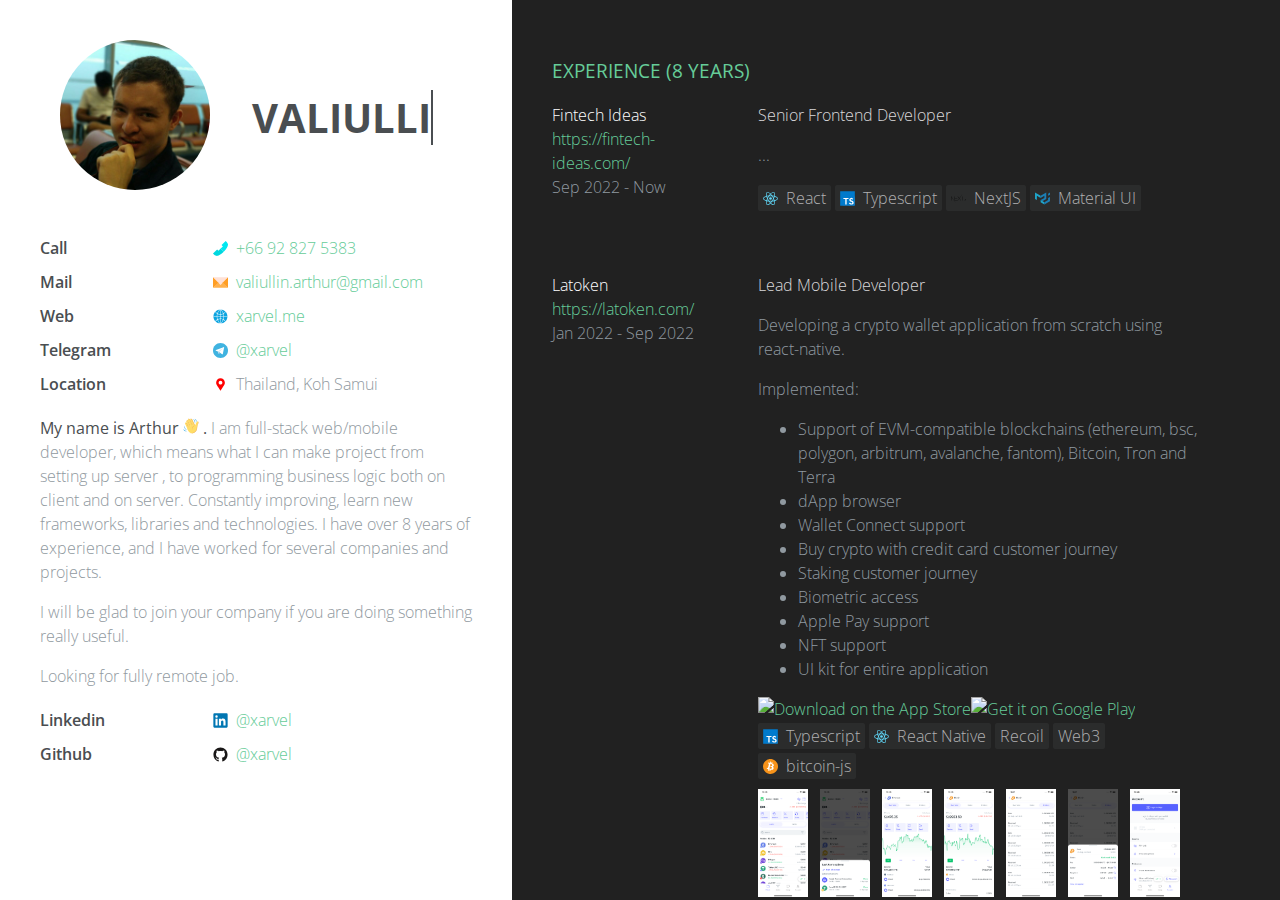
==== commit 37c08e5f: "temp" ====
--- a/index.html
+++ b/index.html
@@ -448,83 +448,83 @@
 
                                         <div class="lightbox-gallery js-lightbox-gallery">
 
-                                            <a class="image" target="_blank" href=/assets/images/latoken/1.png data-description=DeFi Wallet>
+                                            <a class="image" target="_blank" href="/assets/images/latoken/1.png" data-description="DeFi Wallet">
                                                 <div class="image__hover">
                                                     <object type="image/svg+xml" data="/assets/images/magnifier.svg" class="image__hover-magnifier-icon" width="30px"></object>
                                                 </div>
-                                                <img src=/assets/images/latoken/1.png class="image__picture" width="50px">
+                                                <img src="/assets/images/latoken/1.png" class="image__picture" width="50px">
                                             </a>
 
 
-                                            <a class="image" target="_blank" href=/assets/images/latoken/2.png data-description=DeFi Wallet>
+                                            <a class="image" target="_blank" href="/assets/images/latoken/2.png" data-description="DeFi Wallet">
                                                 <div class="image__hover">
                                                     <object type="image/svg+xml" data="/assets/images/magnifier.svg" class="image__hover-magnifier-icon" width="30px"></object>
                                                 </div>
-                                                <img src=/assets/images/latoken/2.png class="image__picture" width="50px">
+                                                <img src="/assets/images/latoken/2.png" class="image__picture" width="50px">
                                             </a>
 
 
-                                            <a class="image" target="_blank" href=/assets/images/latoken/3.png data-description=DeFi Wallet>
+                                            <a class="image" target="_blank" href="/assets/images/latoken/3.png" data-description="DeFi Wallet">
                                                 <div class="image__hover">
                                                     <object type="image/svg+xml" data="/assets/images/magnifier.svg" class="image__hover-magnifier-icon" width="30px"></object>
                                                 </div>
-                                                <img src=/assets/images/latoken/3.png class="image__picture" width="50px">
+                                                <img src="/assets/images/latoken/3.png" class="image__picture" width="50px">
                                             </a>
 
 
-                                            <a class="image" target="_blank" href=/assets/images/latoken/4.png data-description=DeFi Wallet>
+                                            <a class="image" target="_blank" href="/assets/images/latoken/4.png" data-description="DeFi Wallet">
                                                 <div class="image__hover">
                                                     <object type="image/svg+xml" data="/assets/images/magnifier.svg" class="image__hover-magnifier-icon" width="30px"></object>
                                                 </div>
-                                                <img src=/assets/images/latoken/4.png class="image__picture" width="50px">
+                                                <img src="/assets/images/latoken/4.png" class="image__picture" width="50px">
                                             </a>
 
 
-                                            <a class="image" target="_blank" href=/assets/images/latoken/5.png data-description=DeFi Wallet>
+                                            <a class="image" target="_blank" href="/assets/images/latoken/5.png" data-description="DeFi Wallet">
                                                 <div class="image__hover">
                                                     <object type="image/svg+xml" data="/assets/images/magnifier.svg" class="image__hover-magnifier-icon" width="30px"></object>
                                                 </div>
-                                                <img src=/assets/images/latoken/5.png class="image__picture" width="50px">
+                                                <img src="/assets/images/latoken/5.png" class="image__picture" width="50px">
                                             </a>
 
 
-                                            <a class="image" target="_blank" href=/assets/images/latoken/6.png data-description=DeFi Wallet>
+                                            <a class="image" target="_blank" href="/assets/images/latoken/6.png" data-description="DeFi Wallet">
                                                 <div class="image__hover">
                                                     <object type="image/svg+xml" data="/assets/images/magnifier.svg" class="image__hover-magnifier-icon" width="30px"></object>
                                                 </div>
-                                                <img src=/assets/images/latoken/6.png class="image__picture" width="50px">
+                                                <img src="/assets/images/latoken/6.png" class="image__picture" width="50px">
                                             </a>
 
 
-                                            <a class="image" target="_blank" href=/assets/images/latoken/7.png data-description=DeFi Wallet>
+                                            <a class="image" target="_blank" href="/assets/images/latoken/7.png" data-description="DeFi Wallet">
                                                 <div class="image__hover">
                                                     <object type="image/svg+xml" data="/assets/images/magnifier.svg" class="image__hover-magnifier-icon" width="30px"></object>
                                                 </div>
-                                                <img src=/assets/images/latoken/7.png class="image__picture" width="50px">
+                                                <img src="/assets/images/latoken/7.png" class="image__picture" width="50px">
                                             </a>
 
 
-                                            <a class="image" target="_blank" href=/assets/images/latoken/8.png data-description=DeFi Wallet>
+                                            <a class="image" target="_blank" href="/assets/images/latoken/8.png" data-description="DeFi Wallet">
                                                 <div class="image__hover">
                                                     <object type="image/svg+xml" data="/assets/images/magnifier.svg" class="image__hover-magnifier-icon" width="30px"></object>
                                                 </div>
-                                                <img src=/assets/images/latoken/8.png class="image__picture" width="50px">
+                                                <img src="/assets/images/latoken/8.png" class="image__picture" width="50px">
                                             </a>
 
 
-                                            <a class="image" target="_blank" href=/assets/images/latoken/9.png data-description=DeFi Wallet>
+                                            <a class="image" target="_blank" href="/assets/images/latoken/9.png" data-description="DeFi Wallet">
                                                 <div class="image__hover">
                                                     <object type="image/svg+xml" data="/assets/images/magnifier.svg" class="image__hover-magnifier-icon" width="30px"></object>
                                                 </div>
-                                                <img src=/assets/images/latoken/9.png class="image__picture" width="50px">
+                                                <img src="/assets/images/latoken/9.png" class="image__picture" width="50px">
                                             </a>
 
 
-                                            <a class="image" target="_blank" href=/assets/images/latoken/10.png data-description=DeFi Wallet>
+                                            <a class="image" target="_blank" href="/assets/images/latoken/10.png" data-description="DeFi Wallet">
                                                 <div class="image__hover">
                                                     <object type="image/svg+xml" data="/assets/images/magnifier.svg" class="image__hover-magnifier-icon" width="30px"></object>
                                                 </div>
-                                                <img src=/assets/images/latoken/10.png class="image__picture" width="50px">
+                                                <img src="/assets/images/latoken/10.png" class="image__picture" width="50px">
                                             </a>
 
                                         </div>
@@ -967,35 +967,35 @@
 
                                         <div class="lightbox-gallery js-lightbox-gallery">
 
-                                            <a class="image" target="_blank" href=/assets/images/armor/1.png data-description=Database Firewall>
+                                            <a class="image" target="_blank" href="/assets/images/armor/1.png" data-description="Database Firewall">
                                                 <div class="image__hover">
                                                     <object type="image/svg+xml" data="/assets/images/magnifier.svg" class="image__hover-magnifier-icon" width="30px"></object>
                                                 </div>
-                                                <img src=/assets/images/armor/1.png class="image__picture" width="90px">
+                                                <img src="/assets/images/armor/1.png" class="image__picture" width="90px">
                                             </a>
 
 
-                                            <a class="image" target="_blank" href=/assets/images/armor/2.png data-description=Database Firewall>
+                                            <a class="image" target="_blank" href="/assets/images/armor/2.png" data-description="Database Firewall">
                                                 <div class="image__hover">
                                                     <object type="image/svg+xml" data="/assets/images/magnifier.svg" class="image__hover-magnifier-icon" width="30px"></object>
                                                 </div>
-                                                <img src=/assets/images/armor/2.png class="image__picture" width="90px">
+                                                <img src="/assets/images/armor/2.png" class="image__picture" width="90px">
                                             </a>
 
 
-                                            <a class="image" target="_blank" href=/assets/images/armor/3.png data-description=Database Firewall>
+                                            <a class="image" target="_blank" href="/assets/images/armor/3.png" data-description="Database Firewall">
                                                 <div class="image__hover">
                                                     <object type="image/svg+xml" data="/assets/images/magnifier.svg" class="image__hover-magnifier-icon" width="30px"></object>
                                                 </div>
-                                                <img src=/assets/images/armor/3.png class="image__picture" width="90px">
+                                                <img src="/assets/images/armor/3.png" class="image__picture" width="90px">
                                             </a>
 
 
-                                            <a class="image" target="_blank" href=/assets/images/armor/4.png data-description=Database Firewall>
+                                            <a class="image" target="_blank" href="/assets/images/armor/4.png" data-description="Database Firewall">
                                                 <div class="image__hover">
                                                     <object type="image/svg+xml" data="/assets/images/magnifier.svg" class="image__hover-magnifier-icon" width="30px"></object>
                                                 </div>
-                                                <img src=/assets/images/armor/4.png class="image__picture" width="90px">
+                                                <img src="/assets/images/armor/4.png" class="image__picture" width="90px">
                                             </a>
 
                                         </div>
@@ -1095,19 +1095,19 @@
 
                         <div class="lightbox-gallery js-lightbox-gallery">
 
-                            <a href=/assets/images/certificates/UC-713c541c-b204-4a1b-9079-9afb06d443d8.jpeg target="_blank" class="image" data-description=Python for Data Science and Machine Learning Bootcamp>
+                            <a href="/assets/images/certificates/UC-713c541c-b204-4a1b-9079-9afb06d443d8.jpeg" target="_blank" class="image" data-description="Python for Data Science and Machine Learning Bootcamp">
                                 <div class="image__hover">
                                     <object type="image/svg+xml" data="/assets/images/magnifier.svg" class="image__hover-magnifier-icon" width="30px"></object>
                                 </div>
-                                <img src=/assets/images/certificates/UC-713c541c-b204-4a1b-9079-9afb06d443d8.jpeg class="image__picture" width="150px">
+                                <img src="/assets/images/certificates/UC-713c541c-b204-4a1b-9079-9afb06d443d8.jpeg" class="image__picture" width="150px">
                             </a>
 
 
-                            <a href=/assets/images/certificates/UC-b200e095-c185-40cf-b988-d518cf82c277.jpg target="_blank" class="image" data-description=Ethereum Blockchain Developer Bootcamp With Solidity (2022)>
+                            <a href="/assets/images/certificates/UC-b200e095-c185-40cf-b988-d518cf82c277.jpg" target="_blank" class="image" data-description="Ethereum Blockchain Developer Bootcamp With Solidity (2022)">
                                 <div class="image__hover">
                                     <object type="image/svg+xml" data="/assets/images/magnifier.svg" class="image__hover-magnifier-icon" width="30px"></object>
                                 </div>
-                                <img src=/assets/images/certificates/UC-b200e095-c185-40cf-b988-d518cf82c277.jpg class="image__picture" width="150px">
+                                <img src="/assets/images/certificates/UC-b200e095-c185-40cf-b988-d518cf82c277.jpg" class="image__picture" width="150px">
                             </a>
 
                         </div>
@@ -1448,16 +1448,27 @@
                             <h3 class="section-title">Hobbies</h3>
                             <p>In my free time I like to ride a bike and program neural networks in python.</p>
 
-
                             <h3 class="section-title">Pet projects</h3>
 
-                            <a class="pet-project" href="https://xarvel.me/tic-tac-toe/" target="_blank">
+                            <a class="pet-project" href="/tic-tac-toe/" target="_blank">
                                 <div>
-                                    <img src="/assets/images/pet-projects/tic-tak-toe.png" width="60px">
+                                    <img src="/assets/images/pet-projects/tic-tak-toe.png" alt='Project Logo' width="60px">
                                 </div>
                                 <div class="pet-project__content">
                                     <h5 class="pet-project__title">Web3 Tic Tac Toe</h5>
                                     <p class="pet-project__description">Smart contract based implementation of popular game</p>
+                                </div>
+                            </a>
+
+                            <a class="pet-project" href="https://github.com/xarvel/DataScience/blob/master/BIGGAN_birds_128.ipynb" target="_blank">
+                                <div>
+                                    <img src="/assets/images/pet-projects/birds.png" alt='Project Logo' width="60px" style="border-radius: 50%">
+                                </div>
+                                <div class="pet-project__content">
+                                    <h5 class="pet-project__title">BigGan Tensorflow 2</h5>
+                                    <p class="pet-project__description">
+                                        Generative adversarial network for bird images generation.
+                                    </p>
                                 </div>
                             </a>
                         </div>
--- a/assets/stylesheets/main.css
+++ b/assets/stylesheets/main.css
@@ -1,3 +1,3 @@
 @import url(https://fonts.googleapis.com/css?family=Varela+Round);@import url(https://fonts.googleapis.com/css?family=Open+Sans:400,300,600,700);
 /*! normalize.css v8.0.1 | MIT License | github.com/necolas/normalize.css */
-@-webkit-keyframes animate_modal{0%{top:-300px;opacity:0}to{top:0;opacity:1}}@keyframes animate_modal{0%{top:-300px;opacity:0}to{top:0;opacity:1}}@-webkit-keyframes animate_lightbox{0%{top:-50%;opacity:0}to{top:50%;opacity:1}}@keyframes animate_lightbox{0%{top:-50%;opacity:0}to{top:50%;opacity:1}}@-webkit-keyframes skill_1{0%{width:0%}to{width:var(--skill_1)}}@keyframes skill_1{0%{width:0%}to{width:var(--skill_1)}}@-webkit-keyframes skill_2{0%{width:0%}to{width:var(--skill_2)}}@keyframes skill_2{0%{width:0%}to{width:var(--skill_2)}}@-webkit-keyframes skill_3{0%{width:0%}to{width:var(--skill_3)}}@keyframes skill_3{0%{width:0%}to{width:var(--skill_3)}}@-webkit-keyframes skill_4{0%{width:0%}to{width:var(--skill_4)}}@keyframes skill_4{0%{width:0%}to{width:var(--skill_4)}}@-webkit-keyframes skill_5{0%{width:0%}to{width:var(--skill_5)}}@keyframes skill_5{0%{width:0%}to{width:var(--skill_5)}}@-webkit-keyframes skill_6{0%{width:0%}to{width:var(--skill_6)}}@keyframes skill_6{0%{width:0%}to{width:var(--skill_6)}}@-webkit-keyframes skill_7{0%{width:0%}to{width:var(--skill_7)}}@keyframes skill_7{0%{width:0%}to{width:var(--skill_7)}}@-webkit-keyframes skill_8{0%{width:0%}to{width:var(--skill_8)}}@keyframes skill_8{0%{width:0%}to{width:var(--skill_8)}}@-webkit-keyframes skill_9{0%{width:0%}to{width:var(--skill_9)}}@keyframes skill_9{0%{width:0%}to{width:var(--skill_9)}}@-webkit-keyframes skill_10{0%{width:0%}to{width:var(--skill_10)}}@keyframes skill_10{0%{width:0%}to{width:var(--skill_10)}}@-webkit-keyframes skill_11{0%{width:0%}to{width:var(--skill_11)}}@keyframes skill_11{0%{width:0%}to{width:var(--skill_11)}}@-webkit-keyframes language_1{0%{width:0}to{width:var(--language_1)}}@keyframes language_1{0%{width:0}to{width:var(--language_1)}}@-webkit-keyframes language_2{0%{width:0}to{width:var(--language_2)}}@keyframes language_2{0%{width:0}to{width:var(--language_2)}}@-webkit-keyframes language_3{0%{width:0}to{width:var(--language_3)}}@keyframes language_3{0%{width:0}to{width:var(--language_3)}}@-webkit-keyframes language_4{0%{width:0}to{width:var(--language_4)}}@keyframes language_4{0%{width:0}to{width:var(--language_4)}}@-webkit-keyframes language_5{0%{width:0}to{width:var(--language_5)}}@keyframes language_5{0%{width:0}to{width:var(--language_5)}}@-webkit-keyframes language_6{0%{width:0}to{width:var(--language_6)}}@keyframes language_6{0%{width:0}to{width:var(--language_6)}}@-webkit-keyframes language_7{0%{width:0}to{width:var(--language_7)}}@keyframes language_7{0%{width:0}to{width:var(--language_7)}}@-webkit-keyframes language_8{0%{width:0}to{width:var(--language_8)}}@keyframes language_8{0%{width:0}to{width:var(--language_8)}}@-webkit-keyframes language_9{0%{width:0}to{width:var(--language_9)}}@keyframes language_9{0%{width:0}to{width:var(--language_9)}}@-webkit-keyframes language_10{0%{width:0}to{width:var(--language_10)}}@keyframes language_10{0%{width:0}to{width:var(--language_10)}}@-webkit-keyframes language_11{0%{width:0}to{width:var(--language_11)}}@keyframes language_11{0%{width:0}to{width:var(--language_11)}}@-webkit-keyframes caret{50%{border-color:transparent}}@keyframes caret{50%{border-color:transparent}}html{line-height:1.15;-webkit-text-size-adjust:100%}body{margin:0}details,main{display:block}h1{font-size:2em;margin:.67em 0}hr{box-sizing:content-box;height:0;overflow:visible}code,kbd,pre,samp{font-family:monospace,monospace;font-size:1em}a{background-color:transparent;color:#6c9;text-decoration:none}abbr[title]{border-bottom:none;-webkit-text-decoration:underline dotted;text-decoration:underline dotted}b,strong{font-weight:bolder}small{font-size:80%}sub,sup{font-size:75%;line-height:0;position:relative;vertical-align:baseline}sub{bottom:-.25em}sup{top:-.5em}img{border-style:none}button,input,optgroup,select,textarea{font-family:inherit;font-size:100%;line-height:1.15;margin:0}button,input{overflow:visible}button,select{text-transform:none}[type=button],[type=reset],[type=submit],button{-webkit-appearance:button}[type=button]::-moz-focus-inner,[type=reset]::-moz-focus-inner,[type=submit]::-moz-focus-inner,button::-moz-focus-inner{border-style:none;padding:0}[type=button]:-moz-focusring,[type=reset]:-moz-focusring,[type=submit]:-moz-focusring,button:-moz-focusring{outline:1px dotted ButtonText}fieldset{padding:.35em .75em .625em}legend{color:inherit;display:table;max-width:100%;white-space:normal}progress{vertical-align:baseline;background-color:#4a4e51;height:6px;color:#6c9;width:100%}textarea{overflow:auto;resize:vertical}[type=checkbox],[type=radio],legend{box-sizing:border-box;padding:0}[type=number]::-webkit-inner-spin-button,[type=number]::-webkit-outer-spin-button{height:auto}[type=search]{-webkit-appearance:textfield;outline-offset:-2px}[type=search]::-webkit-search-decoration{-webkit-appearance:none}::-webkit-file-upload-button{-webkit-appearance:button;font:inherit}summary{display:list-item}[hidden],template{display:none}.clearfix:after,.clearfix:before{content:" ";display:table}.clearfix:after{clear:both}.video{position:relative;padding-bottom:56.25%;height:0;overflow:hidden}.video embed,.video iframe,.video object{position:absolute;top:0;left:0;width:100%;height:100%}.image{height:auto;max-width:100%;width:auto\9}*,:after,:before{box-sizing:border-box}input[placeholder]{text-overflow:ellipsis}input::-moz-placeholder{text-overflow:ellipsis}input:-moz-placeholder{text-overflow:ellipsis}input:-ms-input-placeholder{text-overflow:ellipsis}:focus::-webkit-input-placeholder{color:transparent}:focus::-moz-placeholder{color:transparent}:focus:-moz-placeholder{color:transparent}:focus:-ms-input-placeholder{color:transparent}address{font-style:normal}input:focus,textarea:focus{outline:0}label{cursor:pointer}.fonts-loaded body{font-family:"Open Sans",sans-serif}.text-extralight{font-weight:100;font-style:normal}.text-extralight-italic{font-weight:100;font-style:italic}.text-light{font-weight:200;font-style:normal}.text-light-italic{font-weight:200;font-style:italic}.text-demi{font-weight:300;font-style:normal}.text-demi-italic{font-weight:300;font-style:italic}.text-italic,.text-normal{font-weight:400;font-style:normal}.text-italic{font-style:italic}.text-medium{font-weight:500;font-style:normal}.text-medium-italic{font-weight:500;font-style:italic}.text-semibold{font-weight:600;font-style:normal}.text-semibold-italic{font-weight:600;font-style:italic}.text-bold{font-weight:700;font-style:normal}.text-bold-italic{font-weight:700;font-style:italic}.text-extrabold{font-weight:800;font-style:normal}.text-extrabold-italic{font-weight:800;font-style:italic}@media print{h1{color:#000;background:0 0}h2,h3{page-break-after:avoid}img{max-width:100%!important}article{page-break-before:always}img,ul{page-break-inside:avoid}aside,nav{display:none}article,body{width:100%;margin:0;padding:0}article a{font-weight:bolder;text-decoration:none}article a[href^=http]:after{content:" <"attr(href)"> "}article a[href^="#"]:after{content:""}}.button{outline:0;text-decoration:none;text-align:center;font-size:14px;line-height:35px;font-weight:700;border-radius:2px;cursor:pointer;padding:0 30px;display:inline-block;transition:background .3s;background:#fff;border:1px solid #b9b9b9;color:#000}.button:disabled{background:#e4e4e4;cursor:default}.has-error .form__control{border:1px solid red}.has-error .form__error,.menu_inline>.menu__item.hover>.menu{display:block}.has-success .form__control{border:1px solid #0f0}.form__asterisk{color:red}.form__group{margin-top:10px;margin-bottom:10px;position:relative}.form__label{display:block;color:#021433;font-size:14px;line-height:1.5;font-weight:600}.form__control{width:100%;border:1px solid #e1ecff;outline:0;padding:10px 15px;background-color:#fff;color:#000;font-weight:300}.form__control:disabled{background-color:#ccc}.form__error{display:none;color:red;font-weight:600;font-size:12px;line-height:18px}.autocomplete{position:absolute;display:block;margin:0;padding:0;border:1px solid #c4c4c4;background-color:#fff;z-index:9999;overflow-x:hidden;overflow-y:auto;color:#313131;width:100%}.autocomplete_closed{display:none}.autocomplete__marker{background-color:#ff0}.autocomplete__option{display:list-item;list-style-type:none;margin:0;padding:8px 10px;overflow:hidden;white-space:nowrap;text-overflow:ellipsis}.autocomplete__option+.autocomplete__option{border-top:1px solid #ededed}.autocomplete__option.active,.autocomplete__option:hover{background-color:#f2f2f2;cursor:pointer}.modal{display:block;position:fixed;z-index:1;padding-top:100px;padding-bottom:100px;left:0;top:0;width:100%;height:100%;overflow:auto;background-color:#000;background-color:rgba(0,0,0,.4)}.modal_closed{display:none}.modal__content{position:relative;background-color:#fefefe;margin:auto;border:1px solid #888;width:80%;box-shadow:0 4px 8px 0 rgba(0,0,0,.2),0 6px 20px 0 rgba(0,0,0,.19);-webkit-animation-name:animate_modal;animation-name:animate_modal;-webkit-animation-duration:.4s;animation-duration:.4s;padding:45px}.modal__close{color:#000;float:right;font-size:28px;font-weight:700;background:0 0;border:0}.modal__close:focus,.modal__close:hover{color:#000;text-decoration:none;cursor:pointer;outline:0}.modal__header{color:#000}.modal__body,.modal__header{padding:2px 16px}.menu{padding:0;margin:0;list-style:none}.menu_inline{font-size:0}.menu_inline .menu__item{background-color:#ccc;padding:5px 10px}.menu_inline>.menu__item{display:inline-block;font-size:16px}.menu_inline>.menu__item>.menu{position:absolute;display:none;z-index:1}.table{box-sizing:border-box;margin:1.75em 0;width:100%;max-width:100%;background-color:transparent}.table td,.table th{padding:8px;line-height:20px;text-align:left;vertical-align:top;border-top:#efefef 1px solid}.table th{color:#000}.table caption+thead tr:first-child td,.table caption+thead tr:first-child th,.table colgroup+thead tr:first-child td,.table colgroup+thead tr:first-child th,.table thead:first-child tr:first-child td,.table thead:first-child tr:first-child th{border-top:0}.table tbody+tbody{border-top:#efefef 2px solid}.table .table .table{background-color:#fff}.table tbody>tr:nth-child(odd)>td,.table tbody>tr:nth-child(odd)>th{background-color:#f6f6f6}.pagination{padding:0;margin:0;list-style:none}.pagination__page{display:inline-block}.breadcrumbs{padding:0;margin:0;list-style:none}.breadcrumbs__item{display:inline-block}.breadcrumbs__item+.breadcrumbs__item:before{padding:0 5px;color:#ccc;content:"/ "}.image{cursor:pointer;position:relative}.image,.image img{display:inline-block;vertical-align:middle}.image__hover{background-color:rgba(0,0,0,.1);height:100%;width:100%;position:absolute;top:0;left:0;display:none}.image__hover-magnifier-icon{position:absolute;width:30px;top:50%;left:50%;transform:translate(-50%,-50%);pointer-events:none}.image__hover-magnifier-icon path{background-color:#fff!important;fill:#fff!important}.image:hover .image__hover,.lightbox{display:block}.lightbox{position:fixed;z-index:2;left:0;top:0;width:100%;height:100%;overflow:auto;background-color:#000;background-color:rgba(0,0,0,.9);touch-action:none;-webkit-user-select:none;-moz-user-select:none;user-select:none;-webkit-user-drag:none;-webkit-tap-highlight-color:transparent}.lightbox_closed{display:none}.lightbox__content{position:absolute;top:50%;left:50%;transform:translate(-50%,-50%);box-shadow:0 4px 8px 0 rgba(0,0,0,.2),0 6px 20px 0 rgba(0,0,0,.19);-webkit-animation-name:animate_lightbox;animation-name:animate_lightbox;-webkit-animation-duration:.4s;animation-duration:.4s}.lightbox__content img{vertical-align:middle;width:100%}.lightbox__close{color:#fff;font-size:40px;font-weight:700;background:0 0;border:0;height:100px;width:100px;z-index:10;position:absolute;right:0}.lightbox__close:focus,.lightbox__close:hover{background-color:rgba(0,0,0,.4);text-decoration:none;cursor:pointer;outline:0}.lightbox__header{padding:2px 16px;background-color:#5cb85c;color:#fff}.lightbox__body{padding:2px 16px}.lightbox__title{background-color:rgba(0,0,0,.4);position:absolute;color:#fff;padding:20px;bottom:0;width:400px;max-width:100%}.lightbox-gallery .image{margin-right:8px;margin-top:8px}.carousel{overflow:hidden;touch-action:none;-webkit-user-select:none;-moz-user-select:none;user-select:none;-webkit-user-drag:none;-webkit-tap-highlight-color:transparent}.carousel__container{display:flex;will-change:transform}.carousel-wrapper{display:flex}.photo{width:150px;border-radius:50%}.experience{position:relative;color:#9099a0;font-weight:300}.experience h3.experience-title{color:#6c9;text-align:left;text-transform:uppercase;font-size:1.2em;margin-bottom:20px;font-weight:400}.experience .experience-title{color:#d9d8da;margin-bottom:15px}.language-percentage,.skill-percentage{margin-bottom:10px;position:relative}.language-percentage::after,.skill-percentage::after{content:"";width:100%;height:6px;background:#4a4e51;display:block;margin-top:3px}.language-percentage::before,.skill-percentage::before{content:"";height:6px;background:#6c9;position:absolute;margin-top:3px;bottom:0}:root{--skill_1:100%;--skill_2:95%;--skill_3:100%;--skill_4:90%;--skill_5:90%;--skill_6:90%;--skill_7:90%;--skill_8:70%;--skill_9:70%;--skill_10:40%;--skill_11:60%;--skill_12:70%;--language_1:70%;--language_2:100%}.skill-percentage:nth-child(1)::before{width:var(--skill_1);-webkit-animation:skill_1 .6s ease;animation:skill_1 .6s ease}.skill-percentage:nth-child(2)::before{width:var(--skill_2);-webkit-animation:skill_2 .6s ease;animation:skill_2 .6s ease}.skill-percentage:nth-child(3)::before{width:var(--skill_3);-webkit-animation:skill_3 .6s ease;animation:skill_3 .6s ease}.skill-percentage:nth-child(4)::before{width:var(--skill_4);-webkit-animation:skill_4 .6s ease;animation:skill_4 .6s ease}.skill-percentage:nth-child(5)::before{width:var(--skill_5);-webkit-animation:skill_5 .6s ease;animation:skill_5 .6s ease}.skill-percentage:nth-child(6)::before{width:var(--skill_6);-webkit-animation:skill_6 .6s ease;animation:skill_6 .6s ease}.skill-percentage:nth-child(7)::before{width:var(--skill_7);-webkit-animation:skill_7 .6s ease;animation:skill_7 .6s ease}.skill-percentage:nth-child(8)::before{width:var(--skill_8);-webkit-animation:skill_8 .6s ease;animation:skill_8 .6s ease}.skill-percentage:nth-child(9)::before{width:var(--skill_9);-webkit-animation:skill_9 .6s ease;animation:skill_9 .6s ease}.skill-percentage:nth-child(10)::before{width:var(--skill_10);-webkit-animation:skill_10 .6s ease;animation:skill_10 .6s ease}.skill-percentage:nth-child(11)::before{width:var(--skill_11);-webkit-animation:skill_11 .6s ease;animation:skill_11 .6s ease}.language-percentage:nth-child(1)::before{width:var(--language_1);-webkit-animation:language_1 .6s ease;animation:language_1 .6s ease}.language-percentage:nth-child(2)::before{width:var(--language_2);-webkit-animation:language_2 .6s ease;animation:language_2 .6s ease}.language-percentage:nth-child(3)::before{width:var(--language_3);-webkit-animation:language_3 .6s ease;animation:language_3 .6s ease}.language-percentage:nth-child(4)::before{width:var(--language_4);-webkit-animation:language_4 .6s ease;animation:language_4 .6s ease}.language-percentage:nth-child(5)::before{width:var(--language_5);-webkit-animation:language_5 .6s ease;animation:language_5 .6s ease}.language-percentage:nth-child(6)::before{width:var(--language_6);-webkit-animation:language_6 .6s ease;animation:language_6 .6s ease}.language-percentage:nth-child(7)::before{width:var(--language_7);-webkit-animation:language_7 .6s ease;animation:language_7 .6s ease}.language-percentage:nth-child(8)::before{width:var(--language_8);-webkit-animation:language_8 .6s ease;animation:language_8 .6s ease}.language-percentage:nth-child(9)::before{width:var(--language_9);-webkit-animation:language_9 .6s ease;animation:language_9 .6s ease}.language-percentage:nth-child(10)::before{width:var(--language_10);-webkit-animation:language_10 .6s ease;animation:language_10 .6s ease}.language-percentage:nth-child(11)::before{width:var(--language_11);-webkit-animation:language_11 .6s ease;animation:language_11 .6s ease}.contacts{margin:20px 0;padding:0 20px}@media screen and (min-width:700px){.contacts{padding:0 40px}}.contacts__item{display:flex;justify-content:space-between;margin-bottom:10px}.contacts__content,.contacts__title{text-align:left;list-style:none;padding:0;margin:0}.contacts__title{font-weight:600;width:40%;color:#4a4e51}.contacts__content{display:flex;align-items:center;width:60%;font-weight:300}.contacts__content svg{margin-right:8px}.description,.profile .contact-info{padding:40px;font-weight:300}.description{text-align:left;margin:20px 0;padding:0 20px}@media screen and (min-width:700px){.description{padding:0 40px}}.sidebar{color:#9099a0;overflow-y:auto}@media (max-width:850px){.sidebar{width:100%}}.sidebar li{margin-bottom:10px}.experience-item__date-company,.experience-item__description{text-align:left;padding-right:5%;margin-bottom:60px}.experience-item__company-name{color:#fff;margin-bottom:0}@media screen and (min-width:700px){.experience-item{display:flex}.experience-item__description{width:70%}.experience-item__date-company{width:30%}}.photo-name{width:100%;display:flex;flex-direction:column;align-items:center;margin:20px 0;padding-left:20px;padding-right:20px}@media screen and (min-width:700px){.photo-name{padding-left:40px;padding-right:40px}}.photo-name__name{display:flex;flex-direction:column;justify-content:center}.photo-name__name h1{font-size:2.5em;color:#4a4e51;text-transform:uppercase;line-height:1em;padding-top:0;text-align:center}.photo-name__name h1 span{border-right:.05em solid;-webkit-animation:caret 1s steps(1) infinite;animation:caret 1s steps(1) infinite}.photo-name__photo{padding:20px}@media screen and (min-width:1200px){.photo-name{flex-direction:row}.photo-name__name{width:60%}.photo-name__photo{width:40%}}.skills_hobbies__hobbies,.skills_hobbies__skills{text-align:left;color:#9099a0;font-weight:300;margin-bottom:20px}.skills_hobbies__list{list-style:none;padding:0}@media screen and (min-width:700px){.skills_hobbies{display:flex}.skills_hobbies__skills{width:50%;padding-right:40px}.skills_hobbies__hobbies{width:50%}}.chip{background-color:#2b2c2c;border-radius:2px;display:inline-flex;align-items:center;margin:2px 0;padding:1px 5px;vertical-align:middle}.chip__icon{display:flex;margin-right:8px}.chip__text{color:#b0b0b1}.layout__content{background:#212121;background:var(--theme-primary,inherit);padding:20px}.layout__sidebar{overflow:scroll}@media screen and (min-width:992px){.layout{display:flex;overflow:hidden;height:100%}.layout__sidebar{width:40%}.layout__content{width:60%;height:100%;overflow:scroll;padding:40px}}.container,.limits,body,html{height:100%}:root{--theme-primary:#212121}body{font-size:16px;line-height:1.5em;font-family:"Open Sans",sans-serif}p b{color:#4a4e51;font-weight:400}@media print{.vanta-canvas{display:none}}.section-wrapper{width:50%;float:left;text-align:left;color:#9099a0;font-weight:300;margin-bottom:20px}@media (max-width:450px){.section-wrapper{width:100%}}.section-wrapper:nth-child(3){padding-right:8%}.section-wrapper h3.section-title{color:#6c9;text-align:left;text-transform:uppercase;font-size:1.2em;margin-bottom:20px;font-weight:400}progress::-webkit-progress-bar{background-color:#4a4e51;width:100%}progress::-webkit-progress-value{background-color:#6c9!important}progress::-moz-progress-bar{background-color:#6c9!important}.skill{margin-bottom:8px}.skill__icon{margin-right:8px}.app-icons,.skill__icon,.skill__label{display:flex;align-items:center}.android{width:150px}.apple{width:114px}.pet-project{display:flex}.pet-project__content{margin-left:16px}.pet-project__title{margin-top:0;margin-bottom:4px}.pet-project__description{color:#9099a0;margin-bottom:0;margin-top:4px}+@-webkit-keyframes animate_modal{0%{top:-300px;opacity:0}to{top:0;opacity:1}}@keyframes animate_modal{0%{top:-300px;opacity:0}to{top:0;opacity:1}}@-webkit-keyframes animate_lightbox{0%{top:-50%;opacity:0}to{top:50%;opacity:1}}@keyframes animate_lightbox{0%{top:-50%;opacity:0}to{top:50%;opacity:1}}@-webkit-keyframes skill_1{0%{width:0%}to{width:var(--skill_1)}}@keyframes skill_1{0%{width:0%}to{width:var(--skill_1)}}@-webkit-keyframes skill_2{0%{width:0%}to{width:var(--skill_2)}}@keyframes skill_2{0%{width:0%}to{width:var(--skill_2)}}@-webkit-keyframes skill_3{0%{width:0%}to{width:var(--skill_3)}}@keyframes skill_3{0%{width:0%}to{width:var(--skill_3)}}@-webkit-keyframes skill_4{0%{width:0%}to{width:var(--skill_4)}}@keyframes skill_4{0%{width:0%}to{width:var(--skill_4)}}@-webkit-keyframes skill_5{0%{width:0%}to{width:var(--skill_5)}}@keyframes skill_5{0%{width:0%}to{width:var(--skill_5)}}@-webkit-keyframes skill_6{0%{width:0%}to{width:var(--skill_6)}}@keyframes skill_6{0%{width:0%}to{width:var(--skill_6)}}@-webkit-keyframes skill_7{0%{width:0%}to{width:var(--skill_7)}}@keyframes skill_7{0%{width:0%}to{width:var(--skill_7)}}@-webkit-keyframes skill_8{0%{width:0%}to{width:var(--skill_8)}}@keyframes skill_8{0%{width:0%}to{width:var(--skill_8)}}@-webkit-keyframes skill_9{0%{width:0%}to{width:var(--skill_9)}}@keyframes skill_9{0%{width:0%}to{width:var(--skill_9)}}@-webkit-keyframes skill_10{0%{width:0%}to{width:var(--skill_10)}}@keyframes skill_10{0%{width:0%}to{width:var(--skill_10)}}@-webkit-keyframes skill_11{0%{width:0%}to{width:var(--skill_11)}}@keyframes skill_11{0%{width:0%}to{width:var(--skill_11)}}@-webkit-keyframes language_1{0%{width:0}to{width:var(--language_1)}}@keyframes language_1{0%{width:0}to{width:var(--language_1)}}@-webkit-keyframes language_2{0%{width:0}to{width:var(--language_2)}}@keyframes language_2{0%{width:0}to{width:var(--language_2)}}@-webkit-keyframes language_3{0%{width:0}to{width:var(--language_3)}}@keyframes language_3{0%{width:0}to{width:var(--language_3)}}@-webkit-keyframes language_4{0%{width:0}to{width:var(--language_4)}}@keyframes language_4{0%{width:0}to{width:var(--language_4)}}@-webkit-keyframes language_5{0%{width:0}to{width:var(--language_5)}}@keyframes language_5{0%{width:0}to{width:var(--language_5)}}@-webkit-keyframes language_6{0%{width:0}to{width:var(--language_6)}}@keyframes language_6{0%{width:0}to{width:var(--language_6)}}@-webkit-keyframes language_7{0%{width:0}to{width:var(--language_7)}}@keyframes language_7{0%{width:0}to{width:var(--language_7)}}@-webkit-keyframes language_8{0%{width:0}to{width:var(--language_8)}}@keyframes language_8{0%{width:0}to{width:var(--language_8)}}@-webkit-keyframes language_9{0%{width:0}to{width:var(--language_9)}}@keyframes language_9{0%{width:0}to{width:var(--language_9)}}@-webkit-keyframes language_10{0%{width:0}to{width:var(--language_10)}}@keyframes language_10{0%{width:0}to{width:var(--language_10)}}@-webkit-keyframes language_11{0%{width:0}to{width:var(--language_11)}}@keyframes language_11{0%{width:0}to{width:var(--language_11)}}@-webkit-keyframes caret{50%{border-color:transparent}}@keyframes caret{50%{border-color:transparent}}html{line-height:1.15;-webkit-text-size-adjust:100%}body{margin:0}details,main{display:block}h1{font-size:2em;margin:.67em 0}hr{box-sizing:content-box;height:0;overflow:visible}code,kbd,pre,samp{font-family:monospace,monospace;font-size:1em}a{background-color:transparent;color:#6c9;text-decoration:none}abbr[title]{border-bottom:none;-webkit-text-decoration:underline dotted;text-decoration:underline dotted}b,strong{font-weight:bolder}small{font-size:80%}sub,sup{font-size:75%;line-height:0;position:relative;vertical-align:baseline}sub{bottom:-.25em}sup{top:-.5em}img{border-style:none}button,input,optgroup,select,textarea{font-family:inherit;font-size:100%;line-height:1.15;margin:0}button,input{overflow:visible}button,select{text-transform:none}[type=button],[type=reset],[type=submit],button{-webkit-appearance:button}[type=button]::-moz-focus-inner,[type=reset]::-moz-focus-inner,[type=submit]::-moz-focus-inner,button::-moz-focus-inner{border-style:none;padding:0}[type=button]:-moz-focusring,[type=reset]:-moz-focusring,[type=submit]:-moz-focusring,button:-moz-focusring{outline:1px dotted ButtonText}fieldset{padding:.35em .75em .625em}legend{color:inherit;display:table;max-width:100%;white-space:normal}progress{vertical-align:baseline;background-color:#4a4e51;height:6px;color:#6c9;width:100%}textarea{overflow:auto;resize:vertical}[type=checkbox],[type=radio],legend{box-sizing:border-box;padding:0}[type=number]::-webkit-inner-spin-button,[type=number]::-webkit-outer-spin-button{height:auto}[type=search]{-webkit-appearance:textfield;outline-offset:-2px}[type=search]::-webkit-search-decoration{-webkit-appearance:none}::-webkit-file-upload-button{-webkit-appearance:button;font:inherit}summary{display:list-item}[hidden],template{display:none}.clearfix:after,.clearfix:before{content:" ";display:table}.clearfix:after{clear:both}.video{position:relative;padding-bottom:56.25%;height:0;overflow:hidden}.video embed,.video iframe,.video object{position:absolute;top:0;left:0;width:100%;height:100%}.image{height:auto;max-width:100%;width:auto\9}*,:after,:before{box-sizing:border-box}input[placeholder]{text-overflow:ellipsis}input::-moz-placeholder{text-overflow:ellipsis}input:-moz-placeholder{text-overflow:ellipsis}input:-ms-input-placeholder{text-overflow:ellipsis}:focus::-webkit-input-placeholder{color:transparent}:focus::-moz-placeholder{color:transparent}:focus:-moz-placeholder{color:transparent}:focus:-ms-input-placeholder{color:transparent}address{font-style:normal}input:focus,textarea:focus{outline:0}label{cursor:pointer}.fonts-loaded body{font-family:"Open Sans",sans-serif}.text-extralight{font-weight:100;font-style:normal}.text-extralight-italic{font-weight:100;font-style:italic}.text-light{font-weight:200;font-style:normal}.text-light-italic{font-weight:200;font-style:italic}.text-demi{font-weight:300;font-style:normal}.text-demi-italic{font-weight:300;font-style:italic}.text-italic,.text-normal{font-weight:400;font-style:normal}.text-italic{font-style:italic}.text-medium{font-weight:500;font-style:normal}.text-medium-italic{font-weight:500;font-style:italic}.text-semibold{font-weight:600;font-style:normal}.text-semibold-italic{font-weight:600;font-style:italic}.text-bold{font-weight:700;font-style:normal}.text-bold-italic{font-weight:700;font-style:italic}.text-extrabold{font-weight:800;font-style:normal}.text-extrabold-italic{font-weight:800;font-style:italic}@media print{h1{color:#000;background:0 0}h2,h3{page-break-after:avoid}img{max-width:100%!important}article{page-break-before:always}img,ul{page-break-inside:avoid}aside,nav{display:none}article,body{width:100%;margin:0;padding:0}article a{font-weight:bolder;text-decoration:none}article a[href^=http]:after{content:" <"attr(href)"> "}article a[href^="#"]:after{content:""}}.button{outline:0;text-decoration:none;text-align:center;font-size:14px;line-height:35px;font-weight:700;border-radius:2px;cursor:pointer;padding:0 30px;display:inline-block;transition:background .3s;background:#fff;border:1px solid #b9b9b9;color:#000}.button:disabled{background:#e4e4e4;cursor:default}.has-error .form__control{border:1px solid red}.has-error .form__error,.menu_inline>.menu__item.hover>.menu{display:block}.has-success .form__control{border:1px solid #0f0}.form__asterisk{color:red}.form__group{margin-top:10px;margin-bottom:10px;position:relative}.form__label{display:block;color:#021433;font-size:14px;line-height:1.5;font-weight:600}.form__control{width:100%;border:1px solid #e1ecff;outline:0;padding:10px 15px;background-color:#fff;color:#000;font-weight:300}.form__control:disabled{background-color:#ccc}.form__error{display:none;color:red;font-weight:600;font-size:12px;line-height:18px}.autocomplete{position:absolute;display:block;margin:0;padding:0;border:1px solid #c4c4c4;background-color:#fff;z-index:9999;overflow-x:hidden;overflow-y:auto;color:#313131;width:100%}.autocomplete_closed{display:none}.autocomplete__marker{background-color:#ff0}.autocomplete__option{display:list-item;list-style-type:none;margin:0;padding:8px 10px;overflow:hidden;white-space:nowrap;text-overflow:ellipsis}.autocomplete__option+.autocomplete__option{border-top:1px solid #ededed}.autocomplete__option.active,.autocomplete__option:hover{background-color:#f2f2f2;cursor:pointer}.modal{display:block;position:fixed;z-index:1;padding-top:100px;padding-bottom:100px;left:0;top:0;width:100%;height:100%;overflow:auto;background-color:#000;background-color:rgba(0,0,0,.4)}.modal_closed{display:none}.modal__content{position:relative;background-color:#fefefe;margin:auto;border:1px solid #888;width:80%;box-shadow:0 4px 8px 0 rgba(0,0,0,.2),0 6px 20px 0 rgba(0,0,0,.19);-webkit-animation-name:animate_modal;animation-name:animate_modal;-webkit-animation-duration:.4s;animation-duration:.4s;padding:45px}.modal__close{color:#000;float:right;font-size:28px;font-weight:700;background:0 0;border:0}.modal__close:focus,.modal__close:hover{color:#000;text-decoration:none;cursor:pointer;outline:0}.modal__header{color:#000}.modal__body,.modal__header{padding:2px 16px}.menu{padding:0;margin:0;list-style:none}.menu_inline{font-size:0}.menu_inline .menu__item{background-color:#ccc;padding:5px 10px}.menu_inline>.menu__item{display:inline-block;font-size:16px}.menu_inline>.menu__item>.menu{position:absolute;display:none;z-index:1}.table{box-sizing:border-box;margin:1.75em 0;width:100%;max-width:100%;background-color:transparent}.table td,.table th{padding:8px;line-height:20px;text-align:left;vertical-align:top;border-top:#efefef 1px solid}.table th{color:#000}.table caption+thead tr:first-child td,.table caption+thead tr:first-child th,.table colgroup+thead tr:first-child td,.table colgroup+thead tr:first-child th,.table thead:first-child tr:first-child td,.table thead:first-child tr:first-child th{border-top:0}.table tbody+tbody{border-top:#efefef 2px solid}.table .table .table{background-color:#fff}.table tbody>tr:nth-child(odd)>td,.table tbody>tr:nth-child(odd)>th{background-color:#f6f6f6}.pagination{padding:0;margin:0;list-style:none}.pagination__page{display:inline-block}.breadcrumbs{padding:0;margin:0;list-style:none}.breadcrumbs__item{display:inline-block}.breadcrumbs__item+.breadcrumbs__item:before{padding:0 5px;color:#ccc;content:"/ "}.image{cursor:pointer;position:relative}.image,.image img{display:inline-block;vertical-align:middle}.image__hover{background-color:rgba(0,0,0,.1);height:100%;width:100%;position:absolute;top:0;left:0;display:none}.image__hover-magnifier-icon{position:absolute;width:30px;top:50%;left:50%;transform:translate(-50%,-50%);pointer-events:none}.image__hover-magnifier-icon path{background-color:#fff!important;fill:#fff!important}.image:hover .image__hover,.lightbox{display:block}.lightbox{position:fixed;z-index:2;left:0;top:0;width:100%;height:100%;overflow:auto;background-color:#000;background-color:rgba(0,0,0,.9);touch-action:none;-webkit-user-select:none;-moz-user-select:none;user-select:none;-webkit-user-drag:none;-webkit-tap-highlight-color:transparent}.lightbox_closed{display:none}.lightbox__content{position:absolute;top:50%;left:50%;transform:translate(-50%,-50%);box-shadow:0 4px 8px 0 rgba(0,0,0,.2),0 6px 20px 0 rgba(0,0,0,.19);-webkit-animation-name:animate_lightbox;animation-name:animate_lightbox;-webkit-animation-duration:.4s;animation-duration:.4s}.lightbox__content img{vertical-align:middle;width:100%}.lightbox__close{color:#fff;font-size:40px;font-weight:700;background:0 0;border:0;height:100px;width:100px;z-index:10;position:absolute;right:0}.lightbox__close:focus,.lightbox__close:hover{background-color:rgba(0,0,0,.4);text-decoration:none;cursor:pointer;outline:0}.lightbox__header{padding:2px 16px;background-color:#5cb85c;color:#fff}.lightbox__body{padding:2px 16px}.lightbox__title{background-color:rgba(0,0,0,.4);position:absolute;color:#fff;padding:20px;bottom:0;width:400px;max-width:100%}.lightbox-gallery .image{margin-right:8px;margin-top:8px}.carousel{overflow:hidden;touch-action:none;-webkit-user-select:none;-moz-user-select:none;user-select:none;-webkit-user-drag:none;-webkit-tap-highlight-color:transparent}.carousel__container{display:flex;will-change:transform}.carousel-wrapper{display:flex}.photo{width:150px;border-radius:50%}.experience{position:relative;color:#9099a0;font-weight:300}.experience h3.experience-title{color:#6c9;text-align:left;text-transform:uppercase;font-size:1.2em;margin-bottom:20px;font-weight:400}.experience .experience-title{color:#d9d8da;margin-bottom:15px}.language-percentage,.skill-percentage{margin-bottom:10px;position:relative}.language-percentage::after,.skill-percentage::after{content:"";width:100%;height:6px;background:#4a4e51;display:block;margin-top:3px}.language-percentage::before,.skill-percentage::before{content:"";height:6px;background:#6c9;position:absolute;margin-top:3px;bottom:0}:root{--skill_1:100%;--skill_2:95%;--skill_3:100%;--skill_4:90%;--skill_5:90%;--skill_6:90%;--skill_7:90%;--skill_8:70%;--skill_9:70%;--skill_10:40%;--skill_11:60%;--skill_12:70%;--language_1:70%;--language_2:100%}.skill-percentage:nth-child(1)::before{width:var(--skill_1);-webkit-animation:skill_1 .6s ease;animation:skill_1 .6s ease}.skill-percentage:nth-child(2)::before{width:var(--skill_2);-webkit-animation:skill_2 .6s ease;animation:skill_2 .6s ease}.skill-percentage:nth-child(3)::before{width:var(--skill_3);-webkit-animation:skill_3 .6s ease;animation:skill_3 .6s ease}.skill-percentage:nth-child(4)::before{width:var(--skill_4);-webkit-animation:skill_4 .6s ease;animation:skill_4 .6s ease}.skill-percentage:nth-child(5)::before{width:var(--skill_5);-webkit-animation:skill_5 .6s ease;animation:skill_5 .6s ease}.skill-percentage:nth-child(6)::before{width:var(--skill_6);-webkit-animation:skill_6 .6s ease;animation:skill_6 .6s ease}.skill-percentage:nth-child(7)::before{width:var(--skill_7);-webkit-animation:skill_7 .6s ease;animation:skill_7 .6s ease}.skill-percentage:nth-child(8)::before{width:var(--skill_8);-webkit-animation:skill_8 .6s ease;animation:skill_8 .6s ease}.skill-percentage:nth-child(9)::before{width:var(--skill_9);-webkit-animation:skill_9 .6s ease;animation:skill_9 .6s ease}.skill-percentage:nth-child(10)::before{width:var(--skill_10);-webkit-animation:skill_10 .6s ease;animation:skill_10 .6s ease}.skill-percentage:nth-child(11)::before{width:var(--skill_11);-webkit-animation:skill_11 .6s ease;animation:skill_11 .6s ease}.language-percentage:nth-child(1)::before{width:var(--language_1);-webkit-animation:language_1 .6s ease;animation:language_1 .6s ease}.language-percentage:nth-child(2)::before{width:var(--language_2);-webkit-animation:language_2 .6s ease;animation:language_2 .6s ease}.language-percentage:nth-child(3)::before{width:var(--language_3);-webkit-animation:language_3 .6s ease;animation:language_3 .6s ease}.language-percentage:nth-child(4)::before{width:var(--language_4);-webkit-animation:language_4 .6s ease;animation:language_4 .6s ease}.language-percentage:nth-child(5)::before{width:var(--language_5);-webkit-animation:language_5 .6s ease;animation:language_5 .6s ease}.language-percentage:nth-child(6)::before{width:var(--language_6);-webkit-animation:language_6 .6s ease;animation:language_6 .6s ease}.language-percentage:nth-child(7)::before{width:var(--language_7);-webkit-animation:language_7 .6s ease;animation:language_7 .6s ease}.language-percentage:nth-child(8)::before{width:var(--language_8);-webkit-animation:language_8 .6s ease;animation:language_8 .6s ease}.language-percentage:nth-child(9)::before{width:var(--language_9);-webkit-animation:language_9 .6s ease;animation:language_9 .6s ease}.language-percentage:nth-child(10)::before{width:var(--language_10);-webkit-animation:language_10 .6s ease;animation:language_10 .6s ease}.language-percentage:nth-child(11)::before{width:var(--language_11);-webkit-animation:language_11 .6s ease;animation:language_11 .6s ease}.contacts{margin:20px 0;padding:0 20px}@media screen and (min-width:700px){.contacts{padding:0 40px}}.contacts__item{display:flex;justify-content:space-between;margin-bottom:10px}.contacts__content,.contacts__title{text-align:left;list-style:none;padding:0;margin:0}.contacts__title{font-weight:600;width:40%;color:#4a4e51}.contacts__content{display:flex;align-items:center;width:60%;font-weight:300}.contacts__content svg{margin-right:8px}.description,.profile .contact-info{padding:40px;font-weight:300}.description{text-align:left;margin:20px 0;padding:0 20px}@media screen and (min-width:700px){.description{padding:0 40px}}.sidebar{color:#9099a0;overflow-y:auto}@media (max-width:850px){.sidebar{width:100%}}.sidebar li{margin-bottom:10px}.experience-item__date-company,.experience-item__description{text-align:left;padding-right:5%;margin-bottom:60px}.experience-item__company-name{color:#fff;margin-bottom:0}@media screen and (min-width:700px){.experience-item{display:flex}.experience-item__description{width:70%}.experience-item__date-company{width:30%}}.photo-name{width:100%;display:flex;flex-direction:column;align-items:center;margin:20px 0;padding-left:20px;padding-right:20px}@media screen and (min-width:700px){.photo-name{padding-left:40px;padding-right:40px}}.photo-name__name{display:flex;flex-direction:column;justify-content:center}.photo-name__name h1{font-size:2.5em;color:#4a4e51;text-transform:uppercase;line-height:1em;padding-top:0;text-align:center}.photo-name__name h1 span{border-right:.05em solid;-webkit-animation:caret 1s steps(1) infinite;animation:caret 1s steps(1) infinite}.photo-name__photo{padding:20px}@media screen and (min-width:1200px){.photo-name{flex-direction:row}.photo-name__name{width:60%}.photo-name__photo{width:40%}}.skills_hobbies__hobbies,.skills_hobbies__skills{text-align:left;color:#9099a0;font-weight:300;margin-bottom:20px}.skills_hobbies__list{list-style:none;padding:0}@media screen and (min-width:700px){.skills_hobbies{display:flex}.skills_hobbies__skills{width:50%;padding-right:40px}.skills_hobbies__hobbies{width:50%}}.chip{background-color:#2b2c2c;border-radius:2px;display:inline-flex;align-items:center;margin:2px 0;padding:1px 5px;vertical-align:middle}.chip__icon{display:flex;margin-right:8px}.chip__text{color:#b0b0b1}.layout__content{background:#212121;background:var(--theme-primary,inherit);padding:20px}.layout__sidebar{overflow:scroll}@media screen and (min-width:992px){.layout{display:flex;overflow:hidden;height:100%}.layout__sidebar{width:40%}.layout__content{width:60%;height:100%;overflow:scroll;padding:40px}}.container,.limits,body,html{height:100%}:root{--theme-primary:#212121}body{font-size:16px;line-height:1.5em;font-family:"Open Sans",sans-serif}p b{color:#4a4e51;font-weight:400}@media print{.vanta-canvas{display:none}}.section-wrapper{width:50%;float:left;text-align:left;color:#9099a0;font-weight:300;margin-bottom:20px}@media (max-width:450px){.section-wrapper{width:100%}}.section-wrapper:nth-child(3){padding-right:8%}.section-wrapper h3.section-title{color:#6c9;text-align:left;text-transform:uppercase;font-size:1.2em;margin-bottom:20px;font-weight:400}progress::-webkit-progress-bar{background-color:#4a4e51;width:100%}progress::-webkit-progress-value{background-color:#6c9!important}progress::-moz-progress-bar{background-color:#6c9!important}.skill{margin-bottom:8px}.skill__icon{margin-right:8px}.app-icons,.skill__icon,.skill__label{display:flex;align-items:center}.android{width:150px}.apple{width:114px}.pet-project{display:flex;margin-bottom:16px}.pet-project__content{margin-left:16px}.pet-project__title{margin-top:0;margin-bottom:4px}.pet-project__description{color:#9099a0;margin-bottom:0;margin-top:4px}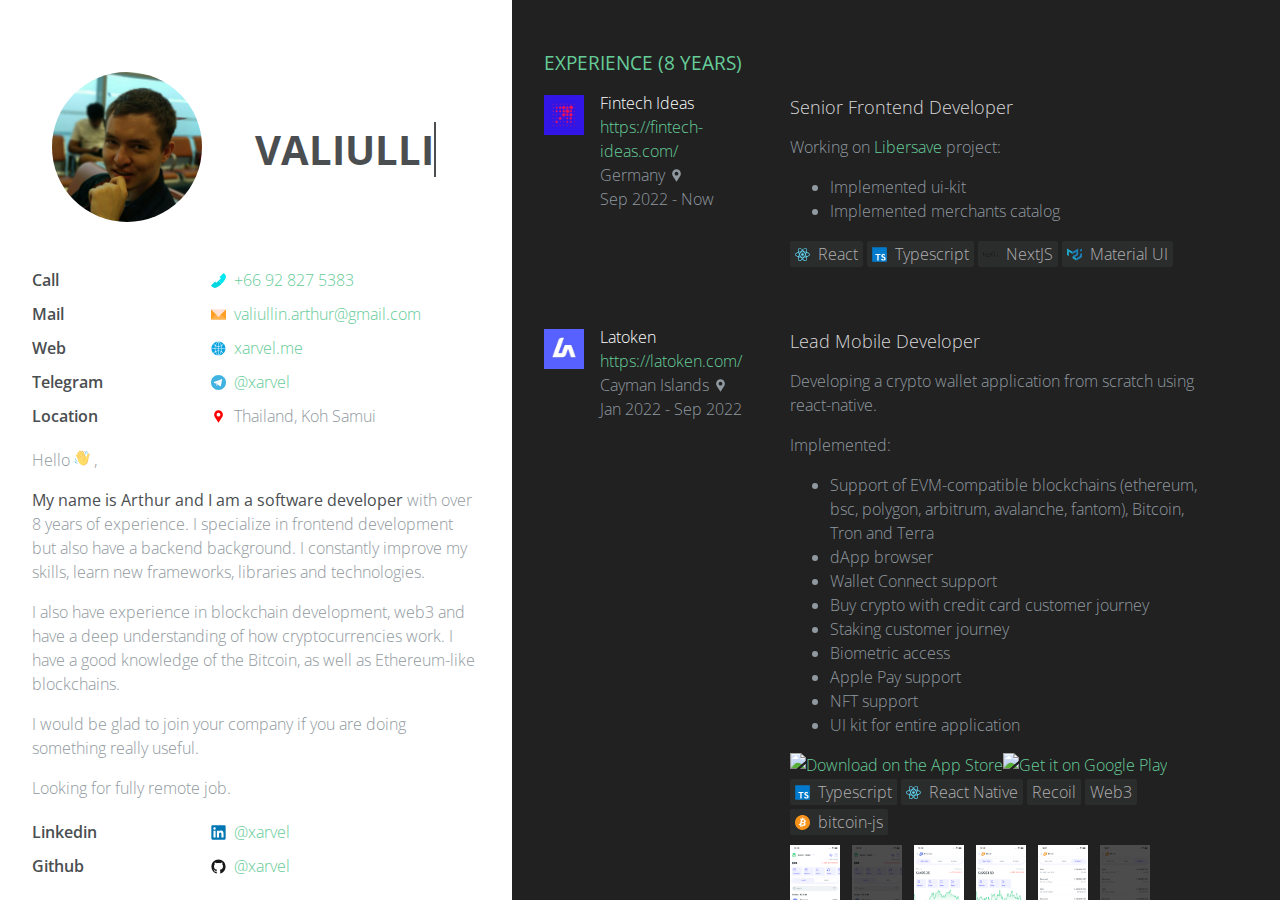
==== commit 5be75c80: "temp" ====
--- a/index.html
+++ b/index.html
@@ -165,42 +165,46 @@
 
 
                     <div class="description">
-                        <p>
-                            <b>My name is Arthur
-                                <svg viewBox="0 0 64 64" height="16" width="16">
-                                    <g fill="#42ade2">
-                                        <path d="M16.1 48.5c-.5-.1-.9-.2-1.4-.4c-.5-.2-.9-.3-1.3-.5c-.9-.4-1.7-.9-2.5-1.5C9.3 45 8 43.5 7 41.7C6 40 5.4 38 5.3 36.1c-.1-1 0-1.9.1-2.9c.1-.5.2-.9.3-1.4c.1-.5.3-.9.4-1.4l.1 1.4c0 .5.1.9.2 1.4c.1.9.3 1.8.5 2.6c.4 1.7 1 3.3 1.9 4.8c.9 1.5 1.9 2.9 3.2 4.2c.6.6 1.3 1.2 2 1.8c.3.3.7.6 1.1.9l1 1">
-
-                                        </path>
-                                        <path d="M15.8 52.1c-.3.2-.7.3-1.1.4c-.4.1-.7.2-1.1.2c-.7.1-1.5.2-2.3.1c-1.5-.1-3.1-.5-4.4-1.2c-1.4-.7-2.6-1.8-3.4-3.1c-.4-.6-.8-1.3-1.1-2c-.1-.3-.2-.7-.3-1.1c0-.3-.1-.6-.1-1c.3.3.5.6.7.8c.3.3.5.6.7.8c.5.5.9 1 1.4 1.4c1 .9 2 1.7 3.2 2.3c1.1.6 2.4 1.1 3.6 1.5c.6.2 1.3.3 2 .5c.3.1.7.1 1 .2c.5.1.8.1 1.2.2"></path>
-                                        <path d="M38.4 3.5c.5.1.9.3 1.4.5c.5.2.9.4 1.3.6c.9.5 1.7 1 2.5 1.6c1.6 1.2 2.9 2.8 3.8 4.6c.9 1.8 1.4 3.8 1.4 5.7c0 1-.1 1.9-.3 2.9c-.1.5-.2.9-.4 1.4c-.2.5-.3.9-.5 1.3l-.1-1.4c0-.5 0-.9-.1-1.4l-.3-2.7c-.3-1.7-.9-3.4-1.7-5c-.8-1.6-1.8-3-3-4.3c-.6-.7-1.3-1.3-1.9-2c-.3-.3-.7-.6-1.1-.9l-1-.9"></path>
-                                        <path d="M47.1 3.1c.4.1.7.2 1 .4c.3.1.7.3 1 .5c.6.4 1.2.8 1.8 1.3c1.1 1 2 2.2 2.5 3.6c.6 1.4.8 2.9.6 4.4c-.1.7-.3 1.4-.5 2.1c-.1.3-.3.7-.4 1c-.2.3-.3.6-.6.9v-2c0-.7-.1-1.3-.1-1.9c-.2-1.3-.4-2.5-.9-3.6c-.5-1.2-1.1-2.2-1.8-3.3c-.4-.5-.8-1.1-1.2-1.6c-.2-.3-.4-.5-.7-.8c-.2-.5-.5-.8-.7-1"></path>
-                                    </g>
-                                    <g fill="#ffdd67">
-                                        <path d="M10 18c-2 .9-2.7 3.3-1.8 5.3l12.6 26.3l7-3.3l-12.6-26.4c-.9-2-3.2-2.9-5.2-1.9">
-
-                                        </path>
-                                        <path d="M43.1 38.9l7.4-3.5l-14.4-30c-1-2-3.4-2.9-5.5-1.9c-2 1-2.9 3.4-1.9 5.5l14.4 29.9"></path>
-                                    </g>
-                                    <path d="M30.7 3.4c-.2.1-.4.2-.6.4c1.9-.5 3.9.4 4.8 2.2l14.4 30l1.3-.6l-14.4-30c-1-2.1-3.4-3-5.5-2" fill="#eba352"></path>
-                                    <path d="M27.8 46.2l7.7-3.7l-14.7-30.6c-1-2.1-3.6-3.1-5.7-2.1s-3 3.6-2 5.7l14.7 30.7" fill="#ffdd67"></path>
-                                    <path d="M15.1 9.9c-.2.1-.4.2-.6.4c1.9-.5 4.1.4 5 2.3l9.1 19.1l2.2 1.3l-10-21c-1-2.2-3.5-3.1-5.7-2.1" fill="#eba352"></path>
-                                    <path d="M34.3 40.1l7.7-3.7L27.3 5.8c-1-2.1-3.6-3.1-5.7-2c-2.1 1-3 3.6-2 5.7l14.7 30.6" fill="#ffdd67"></path>
-                                    <g fill="#eba352">
-                                        <path d="M21.6 3.7c-.2.1-.4.3-.6.4c1.9-.5 4.1.4 5 2.3L36.3 28l2.2 1.3L27.3 5.8c-1-2.2-3.6-3.1-5.7-2.1"></path>
-                                        <path d="M10 18c-.2.1-.4.2-.6.4c1.8-.5 3.7.4 4.5 2.2l7.5 15.7l2.2 1.3L15.2 20c-.9-2.1-3.2-3-5.2-2"></path>
-                                    </g>
-                                    <path d="M60.8 15c-2.7-2.1-7.1.2-9.3 7.4c-1.5 5-1.7 6.5-4.9 8l-1.8-3.7S16.4 40.4 17.5 42.6c0 0 3.4 10.6 9.2 15.5c8.6 7.4 28.7-.5 29.6-19.6c.5-11.1 7.4-21.2 4.5-23.5" fill="#ffdd67"></path>
-                                    <g fill="#eba352">
-                                        <path d="M60.8 15c-.5-.4-1.1-.6-1.7-.7c.1.1.3.1.4.2c3 2.3-.1 7.6-1.8 12.4c-1.4 3.8-2.6 7.7-2.4 11.5c.8 16.6-15.9 24.5-25.9 21.5c9.8 4.1 28-3.7 27.2-21c-.2-3.8.9-7.5 2.4-11.5c1.6-4.8 4.7-10.1 1.8-12.4"></path>
-                                        <path d="M47.5 30c-6.2.7-15.3 9.6-8.9 19.3c-4.7-9.8 3-16.4 7.9-18.7c.5-.4 1-.6 1-.6">
-                                        </path>
-                                    </g>
-                                </svg>
-                                .</b> I am full-stack web/mobile developer, which means what I can make project from setting up server , to programming business logic both on client and on server. Constantly improving, learn new frameworks, libraries and technologies. I have over 8 years of experience, and I have worked for several companies and projects.
+                        Hello
+                        <svg viewBox="0 0 64 64" height="16" width="16">
+                            <g fill="#42ade2">
+                                <path d="M16.1 48.5c-.5-.1-.9-.2-1.4-.4c-.5-.2-.9-.3-1.3-.5c-.9-.4-1.7-.9-2.5-1.5C9.3 45 8 43.5 7 41.7C6 40 5.4 38 5.3 36.1c-.1-1 0-1.9.1-2.9c.1-.5.2-.9.3-1.4c.1-.5.3-.9.4-1.4l.1 1.4c0 .5.1.9.2 1.4c.1.9.3 1.8.5 2.6c.4 1.7 1 3.3 1.9 4.8c.9 1.5 1.9 2.9 3.2 4.2c.6.6 1.3 1.2 2 1.8c.3.3.7.6 1.1.9l1 1">
+
+                                </path>
+                                <path d="M15.8 52.1c-.3.2-.7.3-1.1.4c-.4.1-.7.2-1.1.2c-.7.1-1.5.2-2.3.1c-1.5-.1-3.1-.5-4.4-1.2c-1.4-.7-2.6-1.8-3.4-3.1c-.4-.6-.8-1.3-1.1-2c-.1-.3-.2-.7-.3-1.1c0-.3-.1-.6-.1-1c.3.3.5.6.7.8c.3.3.5.6.7.8c.5.5.9 1 1.4 1.4c1 .9 2 1.7 3.2 2.3c1.1.6 2.4 1.1 3.6 1.5c.6.2 1.3.3 2 .5c.3.1.7.1 1 .2c.5.1.8.1 1.2.2"></path>
+                                <path d="M38.4 3.5c.5.1.9.3 1.4.5c.5.2.9.4 1.3.6c.9.5 1.7 1 2.5 1.6c1.6 1.2 2.9 2.8 3.8 4.6c.9 1.8 1.4 3.8 1.4 5.7c0 1-.1 1.9-.3 2.9c-.1.5-.2.9-.4 1.4c-.2.5-.3.9-.5 1.3l-.1-1.4c0-.5 0-.9-.1-1.4l-.3-2.7c-.3-1.7-.9-3.4-1.7-5c-.8-1.6-1.8-3-3-4.3c-.6-.7-1.3-1.3-1.9-2c-.3-.3-.7-.6-1.1-.9l-1-.9"></path>
+                                <path d="M47.1 3.1c.4.1.7.2 1 .4c.3.1.7.3 1 .5c.6.4 1.2.8 1.8 1.3c1.1 1 2 2.2 2.5 3.6c.6 1.4.8 2.9.6 4.4c-.1.7-.3 1.4-.5 2.1c-.1.3-.3.7-.4 1c-.2.3-.3.6-.6.9v-2c0-.7-.1-1.3-.1-1.9c-.2-1.3-.4-2.5-.9-3.6c-.5-1.2-1.1-2.2-1.8-3.3c-.4-.5-.8-1.1-1.2-1.6c-.2-.3-.4-.5-.7-.8c-.2-.5-.5-.8-.7-1"></path>
+                            </g>
+                            <g fill="#ffdd67">
+                                <path d="M10 18c-2 .9-2.7 3.3-1.8 5.3l12.6 26.3l7-3.3l-12.6-26.4c-.9-2-3.2-2.9-5.2-1.9">
+
+                                </path>
+                                <path d="M43.1 38.9l7.4-3.5l-14.4-30c-1-2-3.4-2.9-5.5-1.9c-2 1-2.9 3.4-1.9 5.5l14.4 29.9"></path>
+                            </g>
+                            <path d="M30.7 3.4c-.2.1-.4.2-.6.4c1.9-.5 3.9.4 4.8 2.2l14.4 30l1.3-.6l-14.4-30c-1-2.1-3.4-3-5.5-2" fill="#eba352"></path>
+                            <path d="M27.8 46.2l7.7-3.7l-14.7-30.6c-1-2.1-3.6-3.1-5.7-2.1s-3 3.6-2 5.7l14.7 30.7" fill="#ffdd67"></path>
+                            <path d="M15.1 9.9c-.2.1-.4.2-.6.4c1.9-.5 4.1.4 5 2.3l9.1 19.1l2.2 1.3l-10-21c-1-2.2-3.5-3.1-5.7-2.1" fill="#eba352"></path>
+                            <path d="M34.3 40.1l7.7-3.7L27.3 5.8c-1-2.1-3.6-3.1-5.7-2c-2.1 1-3 3.6-2 5.7l14.7 30.6" fill="#ffdd67"></path>
+                            <g fill="#eba352">
+                                <path d="M21.6 3.7c-.2.1-.4.3-.6.4c1.9-.5 4.1.4 5 2.3L36.3 28l2.2 1.3L27.3 5.8c-1-2.2-3.6-3.1-5.7-2.1"></path>
+                                <path d="M10 18c-.2.1-.4.2-.6.4c1.8-.5 3.7.4 4.5 2.2l7.5 15.7l2.2 1.3L15.2 20c-.9-2.1-3.2-3-5.2-2"></path>
+                            </g>
+                            <path d="M60.8 15c-2.7-2.1-7.1.2-9.3 7.4c-1.5 5-1.7 6.5-4.9 8l-1.8-3.7S16.4 40.4 17.5 42.6c0 0 3.4 10.6 9.2 15.5c8.6 7.4 28.7-.5 29.6-19.6c.5-11.1 7.4-21.2 4.5-23.5" fill="#ffdd67"></path>
+                            <g fill="#eba352">
+                                <path d="M60.8 15c-.5-.4-1.1-.6-1.7-.7c.1.1.3.1.4.2c3 2.3-.1 7.6-1.8 12.4c-1.4 3.8-2.6 7.7-2.4 11.5c.8 16.6-15.9 24.5-25.9 21.5c9.8 4.1 28-3.7 27.2-21c-.2-3.8.9-7.5 2.4-11.5c1.6-4.8 4.7-10.1 1.8-12.4"></path>
+                                <path d="M47.5 30c-6.2.7-15.3 9.6-8.9 19.3c-4.7-9.8 3-16.4 7.9-18.7c.5-.4 1-.6 1-.6">
+                                </path>
+                            </g>
+                        </svg>
+                        ,
+
+                        <p><b>My name is Arthur and I am a software developer </b> with over 8 years of experience. I specialize in frontend development but also have a backend background. I constantly improve my skills, learn new frameworks, libraries and technologies.
                         </p>
                         <p>
-                            I will be glad to join your company if you are doing something really useful.
+                            I also have experience in blockchain development, web3 and have a deep understanding of how cryptocurrencies work. I have a good knowledge of the Bitcoin, as well as Ethereum-like blockchains.
+                        </p>
+                        <p>
+                            I would be glad to join your company if you are doing something really useful.
                         </p>
                         <p>
                             Looking for fully remote job.
@@ -262,20 +266,39 @@
 
 
                         <div class="experience-item">
-                            <div class="experience-item__date-company">
-                                <div class="experience-item__company-name">Fintech Ideas</div>
-
-                                <a class="experience-item__company-link" href=https://fintech-ideas.com/ target="_blank">https://fintech-ideas.com/</a>
-
-                                <div class="time">Sep 2022 - Now</div>
-                            </div>
+                            <div class="experience-item__company">
+
+                                <img src="/assets/images/logo/fintech-ideas.jpeg" class="experience-item__logo" alt="Fintech Ideas" />
+
+
+                                <div class="experience-item__date-company">
+                                    <div class="experience-item__company-name">Fintech Ideas</div>
+
+                                    <a class="experience-item__company-link" href="https://fintech-ideas.com/" target="_blank">https://fintech-ideas.com/</a>
+
+
+                                    <div class="experience-item__location">Germany
+                                        <svg viewBox="0 0 24 24" height="15" width="15">
+                                            <path fill="currentColor" d="M19 9c0-3.866-3.134-7-7-7S5 5.134 5 9c0 1.387.41 2.677 1.105 3.765h-.008C8.457 16.46 12 22 12 22l5.903-9.235h-.007C18.59 11.677 19 10.387 19 9zm-7 3c-1.657 0-3-1.343-3-3s1.343-3 3-3 3 1.343 3 3-1.343 3-3 3z" />
+                                        </svg>
+                                    </div>
+
+                                    <div class="time">Sep 2022 - Now</div>
+                                </div>
+                            </div>
+
                             <div class="experience-item__description">
-                                <div class="experience-title">Senior Frontend Developer</div>
-                                <div class="company-description">
+                                <div class="experience-item__role">Senior Frontend Developer</div>
+                                <div class="experience-item__text">
 
                                     <div>
-                                        <p>...</p>
-
+                                        <p>
+                                            Working on <a href="https://libersave.com/">Libersave</a> project:
+                                        </p>
+                                        <ul>
+                                            <li>Implemented ui-kit</li>
+                                            <li>Implemented merchants catalog</li>
+                                        </ul>
                                         <div>
 
                                             <div class="chip">
@@ -350,17 +373,33 @@
 
 
 
+
+
                         <div class="experience-item">
-                            <div class="experience-item__date-company">
-                                <div class="experience-item__company-name">Latoken</div>
-
-                                <a class="experience-item__company-link" href=https://latoken.com/ target="_blank">https://latoken.com/</a>
-
-                                <div class="time">Jan 2022 - Sep 2022</div>
-                            </div>
+                            <div class="experience-item__company">
+
+                                <img src="/assets/images/logo/la.jpeg" class="experience-item__logo" alt="Latoken" />
+
+
+                                <div class="experience-item__date-company">
+                                    <div class="experience-item__company-name">Latoken</div>
+
+                                    <a class="experience-item__company-link" href="https://latoken.com/" target="_blank">https://latoken.com/</a>
+
+
+                                    <div class="experience-item__location">Cayman Islands
+                                        <svg viewBox="0 0 24 24" height="15" width="15">
+                                            <path fill="currentColor" d="M19 9c0-3.866-3.134-7-7-7S5 5.134 5 9c0 1.387.41 2.677 1.105 3.765h-.008C8.457 16.46 12 22 12 22l5.903-9.235h-.007C18.59 11.677 19 10.387 19 9zm-7 3c-1.657 0-3-1.343-3-3s1.343-3 3-3 3 1.343 3 3-1.343 3-3 3z" />
+                                        </svg>
+                                    </div>
+
+                                    <div class="time">Jan 2022 - Sep 2022</div>
+                                </div>
+                            </div>
+
                             <div class="experience-item__description">
-                                <div class="experience-title">Lead Mobile Developer</div>
-                                <div class="company-description">
+                                <div class="experience-item__role">Lead Mobile Developer</div>
+                                <div class="experience-item__text">
 
                                     <div>
                                         <p>
@@ -547,16 +586,30 @@
 
 
                         <div class="experience-item">
-                            <div class="experience-item__date-company">
-                                <div class="experience-item__company-name">Latoken</div>
-
-                                <a class="experience-item__company-link" href=https://latoken.com/ target="_blank">https://latoken.com/</a>
-
-                                <div class="time">Mar 2020 - Jan 2022</div>
-                            </div>
+                            <div class="experience-item__company">
+
+                                <img src="/assets/images/logo/la.jpeg" class="experience-item__logo" alt="Latoken" />
+
+
+                                <div class="experience-item__date-company">
+                                    <div class="experience-item__company-name">Latoken</div>
+
+                                    <a class="experience-item__company-link" href="https://latoken.com/" target="_blank">https://latoken.com/</a>
+
+
+                                    <div class="experience-item__location">Cayman Islands
+                                        <svg viewBox="0 0 24 24" height="15" width="15">
+                                            <path fill="currentColor" d="M19 9c0-3.866-3.134-7-7-7S5 5.134 5 9c0 1.387.41 2.677 1.105 3.765h-.008C8.457 16.46 12 22 12 22l5.903-9.235h-.007C18.59 11.677 19 10.387 19 9zm-7 3c-1.657 0-3-1.343-3-3s1.343-3 3-3 3 1.343 3 3-1.343 3-3 3z" />
+                                        </svg>
+                                    </div>
+
+                                    <div class="time">Mar 2020 - Jan 2022</div>
+                                </div>
+                            </div>
+
                             <div class="experience-item__description">
-                                <div class="experience-title">Senior Frontend Developer</div>
-                                <div class="company-description">
+                                <div class="experience-item__role">Senior Frontend Developer</div>
+                                <div class="experience-item__text">
 
                                     <div>
                                         <p>Develop client-side of crypto exchange.</p>
@@ -564,6 +617,7 @@
                                             Developed crowdfunding and vctv platform for the world largest IEO Launchpad.
                                             Developed airdrop platform for co-marketing user acquisition.
                                             Was doing code reviews and was responsible code standards compliance.</p>
+
 
                                         <div>
 
@@ -735,16 +789,30 @@
 
 
                         <div class="experience-item">
-                            <div class="experience-item__date-company">
-                                <div class="experience-item__company-name">Alfabank</div>
-
-                                <a class="experience-item__company-link" href=https://alfabank.ru/ target="_blank">https://alfabank.ru/</a>
-
-                                <div class="time">Feb 2019 - Mar 2020</div>
-                            </div>
+                            <div class="experience-item__company">
+
+                                <img src="/assets/images/logo/alfabank.jpeg" class="experience-item__logo" alt="Alfabank" />
+
+
+                                <div class="experience-item__date-company">
+                                    <div class="experience-item__company-name">Alfabank</div>
+
+                                    <a class="experience-item__company-link" href="https://alfabank.ru/" target="_blank">https://alfabank.ru/</a>
+
+
+                                    <div class="experience-item__location">Moscow
+                                        <svg viewBox="0 0 24 24" height="15" width="15">
+                                            <path fill="currentColor" d="M19 9c0-3.866-3.134-7-7-7S5 5.134 5 9c0 1.387.41 2.677 1.105 3.765h-.008C8.457 16.46 12 22 12 22l5.903-9.235h-.007C18.59 11.677 19 10.387 19 9zm-7 3c-1.657 0-3-1.343-3-3s1.343-3 3-3 3 1.343 3 3-1.343 3-3 3z" />
+                                        </svg>
+                                    </div>
+
+                                    <div class="time">Feb 2019 - Mar 2020</div>
+                                </div>
+                            </div>
+
                             <div class="experience-item__description">
-                                <div class="experience-title">Senior frontend developer</div>
-                                <div class="company-description">
+                                <div class="experience-item__role">Senior frontend developer</div>
+                                <div class="experience-item__text">
 
                                     <div>
                                         <p>Develop client-side for factoring service. Refactoring and implementing new features.</p>
@@ -811,16 +879,30 @@
 
 
                         <div class="experience-item">
-                            <div class="experience-item__date-company">
-                                <div class="experience-item__company-name">Sberbank</div>
-
-                                <a class="experience-item__company-link" href=https://www.sberbank.ru/ target="_blank">https://www.sberbank.ru/</a>
-
-                                <div class="time">Sep 2018 - Feb 2019</div>
-                            </div>
+                            <div class="experience-item__company">
+
+                                <img src="/assets/images/logo/sber.jpeg" class="experience-item__logo" alt="Sberbank" />
+
+
+                                <div class="experience-item__date-company">
+                                    <div class="experience-item__company-name">Sberbank</div>
+
+                                    <a class="experience-item__company-link" href="https://www.sberbank.ru/" target="_blank">https://www.sberbank.ru/</a>
+
+
+                                    <div class="experience-item__location">Moscow
+                                        <svg viewBox="0 0 24 24" height="15" width="15">
+                                            <path fill="currentColor" d="M19 9c0-3.866-3.134-7-7-7S5 5.134 5 9c0 1.387.41 2.677 1.105 3.765h-.008C8.457 16.46 12 22 12 22l5.903-9.235h-.007C18.59 11.677 19 10.387 19 9zm-7 3c-1.657 0-3-1.343-3-3s1.343-3 3-3 3 1.343 3 3-1.343 3-3 3z" />
+                                        </svg>
+                                    </div>
+
+                                    <div class="time">Sep 2018 - Feb 2019</div>
+                                </div>
+                            </div>
+
                             <div class="experience-item__description">
-                                <div class="experience-title">Frontend-developer</div>
-                                <div class="company-description">
+                                <div class="experience-item__role">Frontend-developer</div>
+                                <div class="experience-item__text">
 
                                     <div>
                                         <p>Developed wiki-system for internal usage by organizations for unified knowledge base. Added new features and bug fixes.</p>
@@ -905,16 +987,30 @@
 
 
                         <div class="experience-item">
-                            <div class="experience-item__date-company">
-                                <div class="experience-item__company-name">DataSunrise</div>
-
-                                <a class="experience-item__company-link" href=https://www.datasunrise.com/ target="_blank">https://www.datasunrise.com/</a>
-
-                                <div class="time">Feb 2016 - Aug 2018</div>
-                            </div>
+                            <div class="experience-item__company">
+
+                                <img src="/assets/images/logo/datasunrise.jpeg" class="experience-item__logo" alt="DataSunrise" />
+
+
+                                <div class="experience-item__date-company">
+                                    <div class="experience-item__company-name">DataSunrise</div>
+
+                                    <a class="experience-item__company-link" href="https://www.datasunrise.com/" target="_blank">https://www.datasunrise.com/</a>
+
+
+                                    <div class="experience-item__location">Kazan
+                                        <svg viewBox="0 0 24 24" height="15" width="15">
+                                            <path fill="currentColor" d="M19 9c0-3.866-3.134-7-7-7S5 5.134 5 9c0 1.387.41 2.677 1.105 3.765h-.008C8.457 16.46 12 22 12 22l5.903-9.235h-.007C18.59 11.677 19 10.387 19 9zm-7 3c-1.657 0-3-1.343-3-3s1.343-3 3-3 3 1.343 3 3-1.343 3-3 3z" />
+                                        </svg>
+                                    </div>
+
+                                    <div class="time">Feb 2016 - Aug 2018</div>
+                                </div>
+                            </div>
+
                             <div class="experience-item__description">
-                                <div class="experience-title">Frontend-developer</div>
-                                <div class="company-description">
+                                <div class="experience-item__role">Frontend-developer</div>
+                                <div class="experience-item__text">
 
                                     <div>
                                         <p>
@@ -1013,15 +1109,23 @@
 
 
 
+
+
                         <div class="experience-item">
-                            <div class="experience-item__date-company">
-                                <div class="experience-item__company-name">Альфа-Скрипт, ООО</div>
-
-                                <div class="time">Sep 2014 - Feb 2016</div>
-                            </div>
+                            <div class="experience-item__company">
+
+
+                                <div class="experience-item__date-company">
+                                    <div class="experience-item__company-name">Альфа-Скрипт, ООО</div>
+
+
+                                    <div class="time">Sep 2014 - Feb 2016</div>
+                                </div>
+                            </div>
+
                             <div class="experience-item__description">
-                                <div class="experience-title">Fullstack-developer</div>
-                                <div class="company-description">
+                                <div class="experience-item__role">Fullstack-developer</div>
+                                <div class="experience-item__text">
 
                                     <div>
                                         <p>
--- a/assets/stylesheets/main.css
+++ b/assets/stylesheets/main.css
@@ -1,3 +1,3 @@
 @import url(https://fonts.googleapis.com/css?family=Varela+Round);@import url(https://fonts.googleapis.com/css?family=Open+Sans:400,300,600,700);
 /*! normalize.css v8.0.1 | MIT License | github.com/necolas/normalize.css */
-@-webkit-keyframes animate_modal{0%{top:-300px;opacity:0}to{top:0;opacity:1}}@keyframes animate_modal{0%{top:-300px;opacity:0}to{top:0;opacity:1}}@-webkit-keyframes animate_lightbox{0%{top:-50%;opacity:0}to{top:50%;opacity:1}}@keyframes animate_lightbox{0%{top:-50%;opacity:0}to{top:50%;opacity:1}}@-webkit-keyframes skill_1{0%{width:0%}to{width:var(--skill_1)}}@keyframes skill_1{0%{width:0%}to{width:var(--skill_1)}}@-webkit-keyframes skill_2{0%{width:0%}to{width:var(--skill_2)}}@keyframes skill_2{0%{width:0%}to{width:var(--skill_2)}}@-webkit-keyframes skill_3{0%{width:0%}to{width:var(--skill_3)}}@keyframes skill_3{0%{width:0%}to{width:var(--skill_3)}}@-webkit-keyframes skill_4{0%{width:0%}to{width:var(--skill_4)}}@keyframes skill_4{0%{width:0%}to{width:var(--skill_4)}}@-webkit-keyframes skill_5{0%{width:0%}to{width:var(--skill_5)}}@keyframes skill_5{0%{width:0%}to{width:var(--skill_5)}}@-webkit-keyframes skill_6{0%{width:0%}to{width:var(--skill_6)}}@keyframes skill_6{0%{width:0%}to{width:var(--skill_6)}}@-webkit-keyframes skill_7{0%{width:0%}to{width:var(--skill_7)}}@keyframes skill_7{0%{width:0%}to{width:var(--skill_7)}}@-webkit-keyframes skill_8{0%{width:0%}to{width:var(--skill_8)}}@keyframes skill_8{0%{width:0%}to{width:var(--skill_8)}}@-webkit-keyframes skill_9{0%{width:0%}to{width:var(--skill_9)}}@keyframes skill_9{0%{width:0%}to{width:var(--skill_9)}}@-webkit-keyframes skill_10{0%{width:0%}to{width:var(--skill_10)}}@keyframes skill_10{0%{width:0%}to{width:var(--skill_10)}}@-webkit-keyframes skill_11{0%{width:0%}to{width:var(--skill_11)}}@keyframes skill_11{0%{width:0%}to{width:var(--skill_11)}}@-webkit-keyframes language_1{0%{width:0}to{width:var(--language_1)}}@keyframes language_1{0%{width:0}to{width:var(--language_1)}}@-webkit-keyframes language_2{0%{width:0}to{width:var(--language_2)}}@keyframes language_2{0%{width:0}to{width:var(--language_2)}}@-webkit-keyframes language_3{0%{width:0}to{width:var(--language_3)}}@keyframes language_3{0%{width:0}to{width:var(--language_3)}}@-webkit-keyframes language_4{0%{width:0}to{width:var(--language_4)}}@keyframes language_4{0%{width:0}to{width:var(--language_4)}}@-webkit-keyframes language_5{0%{width:0}to{width:var(--language_5)}}@keyframes language_5{0%{width:0}to{width:var(--language_5)}}@-webkit-keyframes language_6{0%{width:0}to{width:var(--language_6)}}@keyframes language_6{0%{width:0}to{width:var(--language_6)}}@-webkit-keyframes language_7{0%{width:0}to{width:var(--language_7)}}@keyframes language_7{0%{width:0}to{width:var(--language_7)}}@-webkit-keyframes language_8{0%{width:0}to{width:var(--language_8)}}@keyframes language_8{0%{width:0}to{width:var(--language_8)}}@-webkit-keyframes language_9{0%{width:0}to{width:var(--language_9)}}@keyframes language_9{0%{width:0}to{width:var(--language_9)}}@-webkit-keyframes language_10{0%{width:0}to{width:var(--language_10)}}@keyframes language_10{0%{width:0}to{width:var(--language_10)}}@-webkit-keyframes language_11{0%{width:0}to{width:var(--language_11)}}@keyframes language_11{0%{width:0}to{width:var(--language_11)}}@-webkit-keyframes caret{50%{border-color:transparent}}@keyframes caret{50%{border-color:transparent}}html{line-height:1.15;-webkit-text-size-adjust:100%}body{margin:0}details,main{display:block}h1{font-size:2em;margin:.67em 0}hr{box-sizing:content-box;height:0;overflow:visible}code,kbd,pre,samp{font-family:monospace,monospace;font-size:1em}a{background-color:transparent;color:#6c9;text-decoration:none}abbr[title]{border-bottom:none;-webkit-text-decoration:underline dotted;text-decoration:underline dotted}b,strong{font-weight:bolder}small{font-size:80%}sub,sup{font-size:75%;line-height:0;position:relative;vertical-align:baseline}sub{bottom:-.25em}sup{top:-.5em}img{border-style:none}button,input,optgroup,select,textarea{font-family:inherit;font-size:100%;line-height:1.15;margin:0}button,input{overflow:visible}button,select{text-transform:none}[type=button],[type=reset],[type=submit],button{-webkit-appearance:button}[type=button]::-moz-focus-inner,[type=reset]::-moz-focus-inner,[type=submit]::-moz-focus-inner,button::-moz-focus-inner{border-style:none;padding:0}[type=button]:-moz-focusring,[type=reset]:-moz-focusring,[type=submit]:-moz-focusring,button:-moz-focusring{outline:1px dotted ButtonText}fieldset{padding:.35em .75em .625em}legend{color:inherit;display:table;max-width:100%;white-space:normal}progress{vertical-align:baseline;background-color:#4a4e51;height:6px;color:#6c9;width:100%}textarea{overflow:auto;resize:vertical}[type=checkbox],[type=radio],legend{box-sizing:border-box;padding:0}[type=number]::-webkit-inner-spin-button,[type=number]::-webkit-outer-spin-button{height:auto}[type=search]{-webkit-appearance:textfield;outline-offset:-2px}[type=search]::-webkit-search-decoration{-webkit-appearance:none}::-webkit-file-upload-button{-webkit-appearance:button;font:inherit}summary{display:list-item}[hidden],template{display:none}.clearfix:after,.clearfix:before{content:" ";display:table}.clearfix:after{clear:both}.video{position:relative;padding-bottom:56.25%;height:0;overflow:hidden}.video embed,.video iframe,.video object{position:absolute;top:0;left:0;width:100%;height:100%}.image{height:auto;max-width:100%;width:auto\9}*,:after,:before{box-sizing:border-box}input[placeholder]{text-overflow:ellipsis}input::-moz-placeholder{text-overflow:ellipsis}input:-moz-placeholder{text-overflow:ellipsis}input:-ms-input-placeholder{text-overflow:ellipsis}:focus::-webkit-input-placeholder{color:transparent}:focus::-moz-placeholder{color:transparent}:focus:-moz-placeholder{color:transparent}:focus:-ms-input-placeholder{color:transparent}address{font-style:normal}input:focus,textarea:focus{outline:0}label{cursor:pointer}.fonts-loaded body{font-family:"Open Sans",sans-serif}.text-extralight{font-weight:100;font-style:normal}.text-extralight-italic{font-weight:100;font-style:italic}.text-light{font-weight:200;font-style:normal}.text-light-italic{font-weight:200;font-style:italic}.text-demi{font-weight:300;font-style:normal}.text-demi-italic{font-weight:300;font-style:italic}.text-italic,.text-normal{font-weight:400;font-style:normal}.text-italic{font-style:italic}.text-medium{font-weight:500;font-style:normal}.text-medium-italic{font-weight:500;font-style:italic}.text-semibold{font-weight:600;font-style:normal}.text-semibold-italic{font-weight:600;font-style:italic}.text-bold{font-weight:700;font-style:normal}.text-bold-italic{font-weight:700;font-style:italic}.text-extrabold{font-weight:800;font-style:normal}.text-extrabold-italic{font-weight:800;font-style:italic}@media print{h1{color:#000;background:0 0}h2,h3{page-break-after:avoid}img{max-width:100%!important}article{page-break-before:always}img,ul{page-break-inside:avoid}aside,nav{display:none}article,body{width:100%;margin:0;padding:0}article a{font-weight:bolder;text-decoration:none}article a[href^=http]:after{content:" <"attr(href)"> "}article a[href^="#"]:after{content:""}}.button{outline:0;text-decoration:none;text-align:center;font-size:14px;line-height:35px;font-weight:700;border-radius:2px;cursor:pointer;padding:0 30px;display:inline-block;transition:background .3s;background:#fff;border:1px solid #b9b9b9;color:#000}.button:disabled{background:#e4e4e4;cursor:default}.has-error .form__control{border:1px solid red}.has-error .form__error,.menu_inline>.menu__item.hover>.menu{display:block}.has-success .form__control{border:1px solid #0f0}.form__asterisk{color:red}.form__group{margin-top:10px;margin-bottom:10px;position:relative}.form__label{display:block;color:#021433;font-size:14px;line-height:1.5;font-weight:600}.form__control{width:100%;border:1px solid #e1ecff;outline:0;padding:10px 15px;background-color:#fff;color:#000;font-weight:300}.form__control:disabled{background-color:#ccc}.form__error{display:none;color:red;font-weight:600;font-size:12px;line-height:18px}.autocomplete{position:absolute;display:block;margin:0;padding:0;border:1px solid #c4c4c4;background-color:#fff;z-index:9999;overflow-x:hidden;overflow-y:auto;color:#313131;width:100%}.autocomplete_closed{display:none}.autocomplete__marker{background-color:#ff0}.autocomplete__option{display:list-item;list-style-type:none;margin:0;padding:8px 10px;overflow:hidden;white-space:nowrap;text-overflow:ellipsis}.autocomplete__option+.autocomplete__option{border-top:1px solid #ededed}.autocomplete__option.active,.autocomplete__option:hover{background-color:#f2f2f2;cursor:pointer}.modal{display:block;position:fixed;z-index:1;padding-top:100px;padding-bottom:100px;left:0;top:0;width:100%;height:100%;overflow:auto;background-color:#000;background-color:rgba(0,0,0,.4)}.modal_closed{display:none}.modal__content{position:relative;background-color:#fefefe;margin:auto;border:1px solid #888;width:80%;box-shadow:0 4px 8px 0 rgba(0,0,0,.2),0 6px 20px 0 rgba(0,0,0,.19);-webkit-animation-name:animate_modal;animation-name:animate_modal;-webkit-animation-duration:.4s;animation-duration:.4s;padding:45px}.modal__close{color:#000;float:right;font-size:28px;font-weight:700;background:0 0;border:0}.modal__close:focus,.modal__close:hover{color:#000;text-decoration:none;cursor:pointer;outline:0}.modal__header{color:#000}.modal__body,.modal__header{padding:2px 16px}.menu{padding:0;margin:0;list-style:none}.menu_inline{font-size:0}.menu_inline .menu__item{background-color:#ccc;padding:5px 10px}.menu_inline>.menu__item{display:inline-block;font-size:16px}.menu_inline>.menu__item>.menu{position:absolute;display:none;z-index:1}.table{box-sizing:border-box;margin:1.75em 0;width:100%;max-width:100%;background-color:transparent}.table td,.table th{padding:8px;line-height:20px;text-align:left;vertical-align:top;border-top:#efefef 1px solid}.table th{color:#000}.table caption+thead tr:first-child td,.table caption+thead tr:first-child th,.table colgroup+thead tr:first-child td,.table colgroup+thead tr:first-child th,.table thead:first-child tr:first-child td,.table thead:first-child tr:first-child th{border-top:0}.table tbody+tbody{border-top:#efefef 2px solid}.table .table .table{background-color:#fff}.table tbody>tr:nth-child(odd)>td,.table tbody>tr:nth-child(odd)>th{background-color:#f6f6f6}.pagination{padding:0;margin:0;list-style:none}.pagination__page{display:inline-block}.breadcrumbs{padding:0;margin:0;list-style:none}.breadcrumbs__item{display:inline-block}.breadcrumbs__item+.breadcrumbs__item:before{padding:0 5px;color:#ccc;content:"/ "}.image{cursor:pointer;position:relative}.image,.image img{display:inline-block;vertical-align:middle}.image__hover{background-color:rgba(0,0,0,.1);height:100%;width:100%;position:absolute;top:0;left:0;display:none}.image__hover-magnifier-icon{position:absolute;width:30px;top:50%;left:50%;transform:translate(-50%,-50%);pointer-events:none}.image__hover-magnifier-icon path{background-color:#fff!important;fill:#fff!important}.image:hover .image__hover,.lightbox{display:block}.lightbox{position:fixed;z-index:2;left:0;top:0;width:100%;height:100%;overflow:auto;background-color:#000;background-color:rgba(0,0,0,.9);touch-action:none;-webkit-user-select:none;-moz-user-select:none;user-select:none;-webkit-user-drag:none;-webkit-tap-highlight-color:transparent}.lightbox_closed{display:none}.lightbox__content{position:absolute;top:50%;left:50%;transform:translate(-50%,-50%);box-shadow:0 4px 8px 0 rgba(0,0,0,.2),0 6px 20px 0 rgba(0,0,0,.19);-webkit-animation-name:animate_lightbox;animation-name:animate_lightbox;-webkit-animation-duration:.4s;animation-duration:.4s}.lightbox__content img{vertical-align:middle;width:100%}.lightbox__close{color:#fff;font-size:40px;font-weight:700;background:0 0;border:0;height:100px;width:100px;z-index:10;position:absolute;right:0}.lightbox__close:focus,.lightbox__close:hover{background-color:rgba(0,0,0,.4);text-decoration:none;cursor:pointer;outline:0}.lightbox__header{padding:2px 16px;background-color:#5cb85c;color:#fff}.lightbox__body{padding:2px 16px}.lightbox__title{background-color:rgba(0,0,0,.4);position:absolute;color:#fff;padding:20px;bottom:0;width:400px;max-width:100%}.lightbox-gallery .image{margin-right:8px;margin-top:8px}.carousel{overflow:hidden;touch-action:none;-webkit-user-select:none;-moz-user-select:none;user-select:none;-webkit-user-drag:none;-webkit-tap-highlight-color:transparent}.carousel__container{display:flex;will-change:transform}.carousel-wrapper{display:flex}.photo{width:150px;border-radius:50%}.experience{position:relative;color:#9099a0;font-weight:300}.experience h3.experience-title{color:#6c9;text-align:left;text-transform:uppercase;font-size:1.2em;margin-bottom:20px;font-weight:400}.experience .experience-title{color:#d9d8da;margin-bottom:15px}.language-percentage,.skill-percentage{margin-bottom:10px;position:relative}.language-percentage::after,.skill-percentage::after{content:"";width:100%;height:6px;background:#4a4e51;display:block;margin-top:3px}.language-percentage::before,.skill-percentage::before{content:"";height:6px;background:#6c9;position:absolute;margin-top:3px;bottom:0}:root{--skill_1:100%;--skill_2:95%;--skill_3:100%;--skill_4:90%;--skill_5:90%;--skill_6:90%;--skill_7:90%;--skill_8:70%;--skill_9:70%;--skill_10:40%;--skill_11:60%;--skill_12:70%;--language_1:70%;--language_2:100%}.skill-percentage:nth-child(1)::before{width:var(--skill_1);-webkit-animation:skill_1 .6s ease;animation:skill_1 .6s ease}.skill-percentage:nth-child(2)::before{width:var(--skill_2);-webkit-animation:skill_2 .6s ease;animation:skill_2 .6s ease}.skill-percentage:nth-child(3)::before{width:var(--skill_3);-webkit-animation:skill_3 .6s ease;animation:skill_3 .6s ease}.skill-percentage:nth-child(4)::before{width:var(--skill_4);-webkit-animation:skill_4 .6s ease;animation:skill_4 .6s ease}.skill-percentage:nth-child(5)::before{width:var(--skill_5);-webkit-animation:skill_5 .6s ease;animation:skill_5 .6s ease}.skill-percentage:nth-child(6)::before{width:var(--skill_6);-webkit-animation:skill_6 .6s ease;animation:skill_6 .6s ease}.skill-percentage:nth-child(7)::before{width:var(--skill_7);-webkit-animation:skill_7 .6s ease;animation:skill_7 .6s ease}.skill-percentage:nth-child(8)::before{width:var(--skill_8);-webkit-animation:skill_8 .6s ease;animation:skill_8 .6s ease}.skill-percentage:nth-child(9)::before{width:var(--skill_9);-webkit-animation:skill_9 .6s ease;animation:skill_9 .6s ease}.skill-percentage:nth-child(10)::before{width:var(--skill_10);-webkit-animation:skill_10 .6s ease;animation:skill_10 .6s ease}.skill-percentage:nth-child(11)::before{width:var(--skill_11);-webkit-animation:skill_11 .6s ease;animation:skill_11 .6s ease}.language-percentage:nth-child(1)::before{width:var(--language_1);-webkit-animation:language_1 .6s ease;animation:language_1 .6s ease}.language-percentage:nth-child(2)::before{width:var(--language_2);-webkit-animation:language_2 .6s ease;animation:language_2 .6s ease}.language-percentage:nth-child(3)::before{width:var(--language_3);-webkit-animation:language_3 .6s ease;animation:language_3 .6s ease}.language-percentage:nth-child(4)::before{width:var(--language_4);-webkit-animation:language_4 .6s ease;animation:language_4 .6s ease}.language-percentage:nth-child(5)::before{width:var(--language_5);-webkit-animation:language_5 .6s ease;animation:language_5 .6s ease}.language-percentage:nth-child(6)::before{width:var(--language_6);-webkit-animation:language_6 .6s ease;animation:language_6 .6s ease}.language-percentage:nth-child(7)::before{width:var(--language_7);-webkit-animation:language_7 .6s ease;animation:language_7 .6s ease}.language-percentage:nth-child(8)::before{width:var(--language_8);-webkit-animation:language_8 .6s ease;animation:language_8 .6s ease}.language-percentage:nth-child(9)::before{width:var(--language_9);-webkit-animation:language_9 .6s ease;animation:language_9 .6s ease}.language-percentage:nth-child(10)::before{width:var(--language_10);-webkit-animation:language_10 .6s ease;animation:language_10 .6s ease}.language-percentage:nth-child(11)::before{width:var(--language_11);-webkit-animation:language_11 .6s ease;animation:language_11 .6s ease}.contacts{margin:20px 0;padding:0 20px}@media screen and (min-width:700px){.contacts{padding:0 40px}}.contacts__item{display:flex;justify-content:space-between;margin-bottom:10px}.contacts__content,.contacts__title{text-align:left;list-style:none;padding:0;margin:0}.contacts__title{font-weight:600;width:40%;color:#4a4e51}.contacts__content{display:flex;align-items:center;width:60%;font-weight:300}.contacts__content svg{margin-right:8px}.description,.profile .contact-info{padding:40px;font-weight:300}.description{text-align:left;margin:20px 0;padding:0 20px}@media screen and (min-width:700px){.description{padding:0 40px}}.sidebar{color:#9099a0;overflow-y:auto}@media (max-width:850px){.sidebar{width:100%}}.sidebar li{margin-bottom:10px}.experience-item__date-company,.experience-item__description{text-align:left;padding-right:5%;margin-bottom:60px}.experience-item__company-name{color:#fff;margin-bottom:0}@media screen and (min-width:700px){.experience-item{display:flex}.experience-item__description{width:70%}.experience-item__date-company{width:30%}}.photo-name{width:100%;display:flex;flex-direction:column;align-items:center;margin:20px 0;padding-left:20px;padding-right:20px}@media screen and (min-width:700px){.photo-name{padding-left:40px;padding-right:40px}}.photo-name__name{display:flex;flex-direction:column;justify-content:center}.photo-name__name h1{font-size:2.5em;color:#4a4e51;text-transform:uppercase;line-height:1em;padding-top:0;text-align:center}.photo-name__name h1 span{border-right:.05em solid;-webkit-animation:caret 1s steps(1) infinite;animation:caret 1s steps(1) infinite}.photo-name__photo{padding:20px}@media screen and (min-width:1200px){.photo-name{flex-direction:row}.photo-name__name{width:60%}.photo-name__photo{width:40%}}.skills_hobbies__hobbies,.skills_hobbies__skills{text-align:left;color:#9099a0;font-weight:300;margin-bottom:20px}.skills_hobbies__list{list-style:none;padding:0}@media screen and (min-width:700px){.skills_hobbies{display:flex}.skills_hobbies__skills{width:50%;padding-right:40px}.skills_hobbies__hobbies{width:50%}}.chip{background-color:#2b2c2c;border-radius:2px;display:inline-flex;align-items:center;margin:2px 0;padding:1px 5px;vertical-align:middle}.chip__icon{display:flex;margin-right:8px}.chip__text{color:#b0b0b1}.layout__content{background:#212121;background:var(--theme-primary,inherit);padding:20px}.layout__sidebar{overflow:scroll}@media screen and (min-width:992px){.layout{display:flex;overflow:hidden;height:100%}.layout__sidebar{width:40%}.layout__content{width:60%;height:100%;overflow:scroll;padding:40px}}.container,.limits,body,html{height:100%}:root{--theme-primary:#212121}body{font-size:16px;line-height:1.5em;font-family:"Open Sans",sans-serif}p b{color:#4a4e51;font-weight:400}@media print{.vanta-canvas{display:none}}.section-wrapper{width:50%;float:left;text-align:left;color:#9099a0;font-weight:300;margin-bottom:20px}@media (max-width:450px){.section-wrapper{width:100%}}.section-wrapper:nth-child(3){padding-right:8%}.section-wrapper h3.section-title{color:#6c9;text-align:left;text-transform:uppercase;font-size:1.2em;margin-bottom:20px;font-weight:400}progress::-webkit-progress-bar{background-color:#4a4e51;width:100%}progress::-webkit-progress-value{background-color:#6c9!important}progress::-moz-progress-bar{background-color:#6c9!important}.skill{margin-bottom:8px}.skill__icon{margin-right:8px}.app-icons,.skill__icon,.skill__label{display:flex;align-items:center}.android{width:150px}.apple{width:114px}.pet-project{display:flex;margin-bottom:16px}.pet-project__content{margin-left:16px}.pet-project__title{margin-top:0;margin-bottom:4px}.pet-project__description{color:#9099a0;margin-bottom:0;margin-top:4px}+@-webkit-keyframes animate_modal{0%{top:-300px;opacity:0}to{top:0;opacity:1}}@keyframes animate_modal{0%{top:-300px;opacity:0}to{top:0;opacity:1}}@-webkit-keyframes animate_lightbox{0%{top:-50%;opacity:0}to{top:50%;opacity:1}}@keyframes animate_lightbox{0%{top:-50%;opacity:0}to{top:50%;opacity:1}}@-webkit-keyframes skill_1{0%{width:0%}to{width:var(--skill_1)}}@keyframes skill_1{0%{width:0%}to{width:var(--skill_1)}}@-webkit-keyframes skill_2{0%{width:0%}to{width:var(--skill_2)}}@keyframes skill_2{0%{width:0%}to{width:var(--skill_2)}}@-webkit-keyframes skill_3{0%{width:0%}to{width:var(--skill_3)}}@keyframes skill_3{0%{width:0%}to{width:var(--skill_3)}}@-webkit-keyframes skill_4{0%{width:0%}to{width:var(--skill_4)}}@keyframes skill_4{0%{width:0%}to{width:var(--skill_4)}}@-webkit-keyframes skill_5{0%{width:0%}to{width:var(--skill_5)}}@keyframes skill_5{0%{width:0%}to{width:var(--skill_5)}}@-webkit-keyframes skill_6{0%{width:0%}to{width:var(--skill_6)}}@keyframes skill_6{0%{width:0%}to{width:var(--skill_6)}}@-webkit-keyframes skill_7{0%{width:0%}to{width:var(--skill_7)}}@keyframes skill_7{0%{width:0%}to{width:var(--skill_7)}}@-webkit-keyframes skill_8{0%{width:0%}to{width:var(--skill_8)}}@keyframes skill_8{0%{width:0%}to{width:var(--skill_8)}}@-webkit-keyframes skill_9{0%{width:0%}to{width:var(--skill_9)}}@keyframes skill_9{0%{width:0%}to{width:var(--skill_9)}}@-webkit-keyframes skill_10{0%{width:0%}to{width:var(--skill_10)}}@keyframes skill_10{0%{width:0%}to{width:var(--skill_10)}}@-webkit-keyframes skill_11{0%{width:0%}to{width:var(--skill_11)}}@keyframes skill_11{0%{width:0%}to{width:var(--skill_11)}}@-webkit-keyframes language_1{0%{width:0}to{width:var(--language_1)}}@keyframes language_1{0%{width:0}to{width:var(--language_1)}}@-webkit-keyframes language_2{0%{width:0}to{width:var(--language_2)}}@keyframes language_2{0%{width:0}to{width:var(--language_2)}}@-webkit-keyframes language_3{0%{width:0}to{width:var(--language_3)}}@keyframes language_3{0%{width:0}to{width:var(--language_3)}}@-webkit-keyframes language_4{0%{width:0}to{width:var(--language_4)}}@keyframes language_4{0%{width:0}to{width:var(--language_4)}}@-webkit-keyframes language_5{0%{width:0}to{width:var(--language_5)}}@keyframes language_5{0%{width:0}to{width:var(--language_5)}}@-webkit-keyframes language_6{0%{width:0}to{width:var(--language_6)}}@keyframes language_6{0%{width:0}to{width:var(--language_6)}}@-webkit-keyframes language_7{0%{width:0}to{width:var(--language_7)}}@keyframes language_7{0%{width:0}to{width:var(--language_7)}}@-webkit-keyframes language_8{0%{width:0}to{width:var(--language_8)}}@keyframes language_8{0%{width:0}to{width:var(--language_8)}}@-webkit-keyframes language_9{0%{width:0}to{width:var(--language_9)}}@keyframes language_9{0%{width:0}to{width:var(--language_9)}}@-webkit-keyframes language_10{0%{width:0}to{width:var(--language_10)}}@keyframes language_10{0%{width:0}to{width:var(--language_10)}}@-webkit-keyframes language_11{0%{width:0}to{width:var(--language_11)}}@keyframes language_11{0%{width:0}to{width:var(--language_11)}}@-webkit-keyframes caret{50%{border-color:transparent}}@keyframes caret{50%{border-color:transparent}}html{line-height:1.15;-webkit-text-size-adjust:100%}body{margin:0}details,main{display:block}h1{font-size:2em;margin:.67em 0}hr{box-sizing:content-box;height:0;overflow:visible}code,kbd,pre,samp{font-family:monospace,monospace;font-size:1em}a{background-color:transparent;color:#6c9;text-decoration:none}abbr[title]{border-bottom:none;-webkit-text-decoration:underline dotted;text-decoration:underline dotted}b,strong{font-weight:bolder}small{font-size:80%}sub,sup{font-size:75%;line-height:0;position:relative;vertical-align:baseline}sub{bottom:-.25em}sup{top:-.5em}img{border-style:none}button,input,optgroup,select,textarea{font-family:inherit;font-size:100%;line-height:1.15;margin:0}button,input{overflow:visible}button,select{text-transform:none}[type=button],[type=reset],[type=submit],button{-webkit-appearance:button}[type=button]::-moz-focus-inner,[type=reset]::-moz-focus-inner,[type=submit]::-moz-focus-inner,button::-moz-focus-inner{border-style:none;padding:0}[type=button]:-moz-focusring,[type=reset]:-moz-focusring,[type=submit]:-moz-focusring,button:-moz-focusring{outline:1px dotted ButtonText}fieldset{padding:.35em .75em .625em}legend{color:inherit;display:table;max-width:100%;white-space:normal}progress{vertical-align:baseline;background-color:#4a4e51;height:6px;color:#6c9;width:100%}textarea{overflow:auto;resize:vertical}[type=checkbox],[type=radio],legend{box-sizing:border-box;padding:0}[type=number]::-webkit-inner-spin-button,[type=number]::-webkit-outer-spin-button{height:auto}[type=search]{-webkit-appearance:textfield;outline-offset:-2px}[type=search]::-webkit-search-decoration{-webkit-appearance:none}::-webkit-file-upload-button{-webkit-appearance:button;font:inherit}summary{display:list-item}[hidden],template{display:none}.clearfix:after,.clearfix:before{content:" ";display:table}.clearfix:after{clear:both}.video{position:relative;padding-bottom:56.25%;height:0;overflow:hidden}.video embed,.video iframe,.video object{position:absolute;top:0;left:0;width:100%;height:100%}.image{height:auto;max-width:100%;width:auto\9}*,:after,:before{box-sizing:border-box}input[placeholder]{text-overflow:ellipsis}input::-moz-placeholder{text-overflow:ellipsis}input:-moz-placeholder{text-overflow:ellipsis}input:-ms-input-placeholder{text-overflow:ellipsis}:focus::-webkit-input-placeholder{color:transparent}:focus::-moz-placeholder{color:transparent}:focus:-moz-placeholder{color:transparent}:focus:-ms-input-placeholder{color:transparent}address{font-style:normal}input:focus,textarea:focus{outline:0}label{cursor:pointer}.fonts-loaded body{font-family:"Open Sans",sans-serif}.text-extralight{font-weight:100;font-style:normal}.text-extralight-italic{font-weight:100;font-style:italic}.text-light{font-weight:200;font-style:normal}.text-light-italic{font-weight:200;font-style:italic}.text-demi{font-weight:300;font-style:normal}.text-demi-italic{font-weight:300;font-style:italic}.text-italic,.text-normal{font-weight:400;font-style:normal}.text-italic{font-style:italic}.text-medium{font-weight:500;font-style:normal}.text-medium-italic{font-weight:500;font-style:italic}.text-semibold{font-weight:600;font-style:normal}.text-semibold-italic{font-weight:600;font-style:italic}.text-bold{font-weight:700;font-style:normal}.text-bold-italic{font-weight:700;font-style:italic}.text-extrabold{font-weight:800;font-style:normal}.text-extrabold-italic{font-weight:800;font-style:italic}@media print{h1{color:#000;background:0 0}h2,h3{page-break-after:avoid}img{max-width:100%!important}article{page-break-before:always}img,ul{page-break-inside:avoid}aside,nav{display:none}article,body{width:100%;margin:0;padding:0}article a{font-weight:bolder;text-decoration:none}article a[href^=http]:after{content:" <"attr(href)"> "}article a[href^="#"]:after{content:""}}.button{outline:0;text-decoration:none;text-align:center;font-size:14px;line-height:35px;font-weight:700;border-radius:2px;cursor:pointer;padding:0 30px;display:inline-block;transition:background .3s;background:#fff;border:1px solid #b9b9b9;color:#000}.button:disabled{background:#e4e4e4;cursor:default}.has-error .form__control{border:1px solid red}.has-error .form__error,.menu_inline>.menu__item.hover>.menu{display:block}.has-success .form__control{border:1px solid #0f0}.form__asterisk{color:red}.form__group{margin-top:10px;margin-bottom:10px;position:relative}.form__label{display:block;color:#021433;font-size:14px;line-height:1.5;font-weight:600}.form__control{width:100%;border:1px solid #e1ecff;outline:0;padding:10px 15px;background-color:#fff;color:#000;font-weight:300}.form__control:disabled{background-color:#ccc}.form__error{display:none;color:red;font-weight:600;font-size:12px;line-height:18px}.autocomplete{position:absolute;display:block;margin:0;padding:0;border:1px solid #c4c4c4;background-color:#fff;z-index:9999;overflow-x:hidden;overflow-y:auto;color:#313131;width:100%}.autocomplete_closed{display:none}.autocomplete__marker{background-color:#ff0}.autocomplete__option{display:list-item;list-style-type:none;margin:0;padding:8px 10px;overflow:hidden;white-space:nowrap;text-overflow:ellipsis}.autocomplete__option+.autocomplete__option{border-top:1px solid #ededed}.autocomplete__option.active,.autocomplete__option:hover{background-color:#f2f2f2;cursor:pointer}.modal{display:block;position:fixed;z-index:1;padding-top:100px;padding-bottom:100px;left:0;top:0;width:100%;height:100%;overflow:auto;background-color:#000;background-color:rgba(0,0,0,.4)}.modal_closed{display:none}.modal__content{position:relative;background-color:#fefefe;margin:auto;border:1px solid #888;width:80%;box-shadow:0 4px 8px 0 rgba(0,0,0,.2),0 6px 20px 0 rgba(0,0,0,.19);-webkit-animation-name:animate_modal;animation-name:animate_modal;-webkit-animation-duration:.4s;animation-duration:.4s;padding:45px}.modal__close{color:#000;float:right;font-size:28px;font-weight:700;background:0 0;border:0}.modal__close:focus,.modal__close:hover{color:#000;text-decoration:none;cursor:pointer;outline:0}.modal__header{color:#000}.modal__body,.modal__header{padding:2px 16px}.menu{padding:0;margin:0;list-style:none}.menu_inline{font-size:0}.menu_inline .menu__item{background-color:#ccc;padding:5px 10px}.menu_inline>.menu__item{display:inline-block;font-size:16px}.menu_inline>.menu__item>.menu{position:absolute;display:none;z-index:1}.table{box-sizing:border-box;margin:1.75em 0;width:100%;max-width:100%;background-color:transparent}.table td,.table th{padding:8px;line-height:20px;text-align:left;vertical-align:top;border-top:#efefef 1px solid}.table th{color:#000}.table caption+thead tr:first-child td,.table caption+thead tr:first-child th,.table colgroup+thead tr:first-child td,.table colgroup+thead tr:first-child th,.table thead:first-child tr:first-child td,.table thead:first-child tr:first-child th{border-top:0}.table tbody+tbody{border-top:#efefef 2px solid}.table .table .table{background-color:#fff}.table tbody>tr:nth-child(odd)>td,.table tbody>tr:nth-child(odd)>th{background-color:#f6f6f6}.pagination{padding:0;margin:0;list-style:none}.pagination__page{display:inline-block}.breadcrumbs{padding:0;margin:0;list-style:none}.breadcrumbs__item{display:inline-block}.breadcrumbs__item+.breadcrumbs__item:before{padding:0 5px;color:#ccc;content:"/ "}.image{cursor:pointer;position:relative}.image,.image img{display:inline-block;vertical-align:middle}.image__hover{background-color:rgba(0,0,0,.1);height:100%;width:100%;position:absolute;top:0;left:0;display:none}.image__hover-magnifier-icon{position:absolute;width:30px;top:50%;left:50%;transform:translate(-50%,-50%);pointer-events:none}.image__hover-magnifier-icon path{background-color:#fff!important;fill:#fff!important}.image:hover .image__hover,.lightbox{display:block}.lightbox{position:fixed;z-index:2;left:0;top:0;width:100%;height:100%;overflow:auto;background-color:#000;background-color:rgba(0,0,0,.9);touch-action:none;-webkit-user-select:none;-moz-user-select:none;user-select:none;-webkit-user-drag:none;-webkit-tap-highlight-color:transparent}.lightbox_closed{display:none}.lightbox__content{position:absolute;top:50%;left:50%;transform:translate(-50%,-50%);box-shadow:0 4px 8px 0 rgba(0,0,0,.2),0 6px 20px 0 rgba(0,0,0,.19);-webkit-animation-name:animate_lightbox;animation-name:animate_lightbox;-webkit-animation-duration:.4s;animation-duration:.4s}.lightbox__content img{vertical-align:middle;width:100%}.lightbox__close{color:#fff;font-size:40px;font-weight:700;background:0 0;border:0;height:100px;width:100px;z-index:10;position:absolute;right:0}.lightbox__close:focus,.lightbox__close:hover{background-color:rgba(0,0,0,.4);text-decoration:none;cursor:pointer;outline:0}.lightbox__header{padding:2px 16px;background-color:#5cb85c;color:#fff}.lightbox__body{padding:2px 16px}.lightbox__title{background-color:rgba(0,0,0,.4);position:absolute;color:#fff;padding:20px;bottom:0;width:400px;max-width:100%}.lightbox-gallery .image{margin-right:8px;margin-top:8px}.carousel{overflow:hidden;touch-action:none;-webkit-user-select:none;-moz-user-select:none;user-select:none;-webkit-user-drag:none;-webkit-tap-highlight-color:transparent}.carousel__container{display:flex;will-change:transform}.carousel-wrapper{display:flex}.photo{width:150px;border-radius:50%}.experience{position:relative;color:#9099a0;font-weight:300}.experience h3.experience-title,.section-wrapper h3.section-title{color:#6c9;text-align:left;text-transform:uppercase;font-size:1.2em;margin-bottom:20px;font-weight:400}.language-percentage,.skill-percentage{margin-bottom:10px;position:relative}.language-percentage::after,.skill-percentage::after{content:"";width:100%;height:6px;background:#4a4e51;display:block;margin-top:3px}.language-percentage::before,.skill-percentage::before{content:"";height:6px;background:#6c9;position:absolute;margin-top:3px;bottom:0}:root{--skill_1:100%;--skill_2:95%;--skill_3:100%;--skill_4:90%;--skill_5:90%;--skill_6:90%;--skill_7:90%;--skill_8:70%;--skill_9:70%;--skill_10:40%;--skill_11:60%;--skill_12:70%;--language_1:70%;--language_2:100%}.skill-percentage:nth-child(1)::before{width:var(--skill_1);-webkit-animation:skill_1 .6s ease;animation:skill_1 .6s ease}.skill-percentage:nth-child(2)::before{width:var(--skill_2);-webkit-animation:skill_2 .6s ease;animation:skill_2 .6s ease}.skill-percentage:nth-child(3)::before{width:var(--skill_3);-webkit-animation:skill_3 .6s ease;animation:skill_3 .6s ease}.skill-percentage:nth-child(4)::before{width:var(--skill_4);-webkit-animation:skill_4 .6s ease;animation:skill_4 .6s ease}.skill-percentage:nth-child(5)::before{width:var(--skill_5);-webkit-animation:skill_5 .6s ease;animation:skill_5 .6s ease}.skill-percentage:nth-child(6)::before{width:var(--skill_6);-webkit-animation:skill_6 .6s ease;animation:skill_6 .6s ease}.skill-percentage:nth-child(7)::before{width:var(--skill_7);-webkit-animation:skill_7 .6s ease;animation:skill_7 .6s ease}.skill-percentage:nth-child(8)::before{width:var(--skill_8);-webkit-animation:skill_8 .6s ease;animation:skill_8 .6s ease}.skill-percentage:nth-child(9)::before{width:var(--skill_9);-webkit-animation:skill_9 .6s ease;animation:skill_9 .6s ease}.skill-percentage:nth-child(10)::before{width:var(--skill_10);-webkit-animation:skill_10 .6s ease;animation:skill_10 .6s ease}.skill-percentage:nth-child(11)::before{width:var(--skill_11);-webkit-animation:skill_11 .6s ease;animation:skill_11 .6s ease}.language-percentage:nth-child(1)::before{width:var(--language_1);-webkit-animation:language_1 .6s ease;animation:language_1 .6s ease}.language-percentage:nth-child(2)::before{width:var(--language_2);-webkit-animation:language_2 .6s ease;animation:language_2 .6s ease}.language-percentage:nth-child(3)::before{width:var(--language_3);-webkit-animation:language_3 .6s ease;animation:language_3 .6s ease}.language-percentage:nth-child(4)::before{width:var(--language_4);-webkit-animation:language_4 .6s ease;animation:language_4 .6s ease}.language-percentage:nth-child(5)::before{width:var(--language_5);-webkit-animation:language_5 .6s ease;animation:language_5 .6s ease}.language-percentage:nth-child(6)::before{width:var(--language_6);-webkit-animation:language_6 .6s ease;animation:language_6 .6s ease}.language-percentage:nth-child(7)::before{width:var(--language_7);-webkit-animation:language_7 .6s ease;animation:language_7 .6s ease}.language-percentage:nth-child(8)::before{width:var(--language_8);-webkit-animation:language_8 .6s ease;animation:language_8 .6s ease}.language-percentage:nth-child(9)::before{width:var(--language_9);-webkit-animation:language_9 .6s ease;animation:language_9 .6s ease}.language-percentage:nth-child(10)::before{width:var(--language_10);-webkit-animation:language_10 .6s ease;animation:language_10 .6s ease}.language-percentage:nth-child(11)::before{width:var(--language_11);-webkit-animation:language_11 .6s ease;animation:language_11 .6s ease}.contacts{margin:20px 0}.contacts__item{display:flex;justify-content:space-between;margin-bottom:10px}.contacts__content,.contacts__title{text-align:left;list-style:none;padding:0;margin:0}.contacts__title{font-weight:600;width:40%;color:#4a4e51}.contacts__content{display:flex;align-items:center;width:60%;font-weight:300}.contacts__content svg{margin-right:8px}.profile .contact-info{padding:40px;font-weight:300}.description{text-align:left;font-weight:300;margin:20px 0}.sidebar{color:#9099a0;overflow-y:auto}@media (max-width:850px){.sidebar{width:100%}}.sidebar li{margin-bottom:10px}.experience-item__company{display:flex}.experience-item__role{color:#d9d8da;margin-bottom:15px;font-size:1.125rem}.experience-item__location{display:flex;align-items:center}.experience-item__location svg{margin-left:4px}.experience-item__logo{width:40px;height:40px;margin-right:16px}.experience-item__date-company,.experience-item__description{text-align:left;margin-bottom:60px}.experience-item__description{padding-right:5%}.experience-item__company-name{color:#fff;margin-bottom:4px;line-height:1}@media screen and (min-width:700px){.experience-item{display:flex}.experience-item__description{width:65%}.experience-item__company{width:35%;padding-right:5%}}.photo-name,.photo-name__name{display:flex;flex-direction:column}.photo-name{width:100%;align-items:center;margin:20px 0}.photo-name__name{justify-content:center}.photo-name__name h1{font-size:2.5em;color:#4a4e51;text-transform:uppercase;line-height:1em;padding-top:0;text-align:center}.photo-name__name h1 span{border-right:.05em solid;-webkit-animation:caret 1s steps(1) infinite;animation:caret 1s steps(1) infinite}.photo-name__photo{padding:20px}@media screen and (min-width:1200px){.photo-name{flex-direction:row}.photo-name__name{width:60%}.photo-name__photo{width:40%}}.skills_hobbies__hobbies,.skills_hobbies__skills{text-align:left;color:#9099a0;font-weight:300;margin-bottom:20px}.skills_hobbies__list{list-style:none;padding:0}@media screen and (min-width:700px){.skills_hobbies{display:flex}.skills_hobbies__skills{width:50%;padding-right:40px}.skills_hobbies__hobbies{width:50%}}.chip{background-color:#2b2c2c;border-radius:2px;display:inline-flex;align-items:center;margin:2px 0;padding:1px 5px;vertical-align:middle}.chip__icon{display:flex;margin-right:8px}.chip__text{color:#b0b0b1}.layout__content{background:#212121;background:var(--theme-primary,inherit);padding:20px}.layout__sidebar{overflow:scroll;padding:16px}@media screen and (min-width:992px){.layout{display:flex;overflow:hidden;height:100%}.layout__sidebar{width:40%;padding:32px}.layout__content{width:60%;height:100%;overflow:scroll;padding:32px}}.container,.limits,body,html{height:100%}:root{--theme-primary:#212121}body{font-size:16px;line-height:1.5em;font-family:"Open Sans",sans-serif}p b{color:#4a4e51;font-weight:400}@media print{.vanta-canvas{display:none}}.section-wrapper{width:50%;float:left;text-align:left;color:#9099a0;font-weight:300;margin-bottom:20px}@media (max-width:450px){.section-wrapper{width:100%}}.section-wrapper:nth-child(3){padding-right:8%}progress::-webkit-progress-bar{background-color:#4a4e51;width:100%}progress::-webkit-progress-value{background-color:#6c9!important}progress::-moz-progress-bar{background-color:#6c9!important}.skill{margin-bottom:8px}.skill__icon{margin-right:8px}.app-icons,.skill__icon,.skill__label{display:flex;align-items:center}.android{width:150px}.apple{width:114px}.pet-project{display:flex;margin-bottom:16px}.pet-project__content{margin-left:16px}.pet-project__title{margin-top:0;margin-bottom:4px}.pet-project__description{color:#9099a0;margin-bottom:0;margin-top:4px}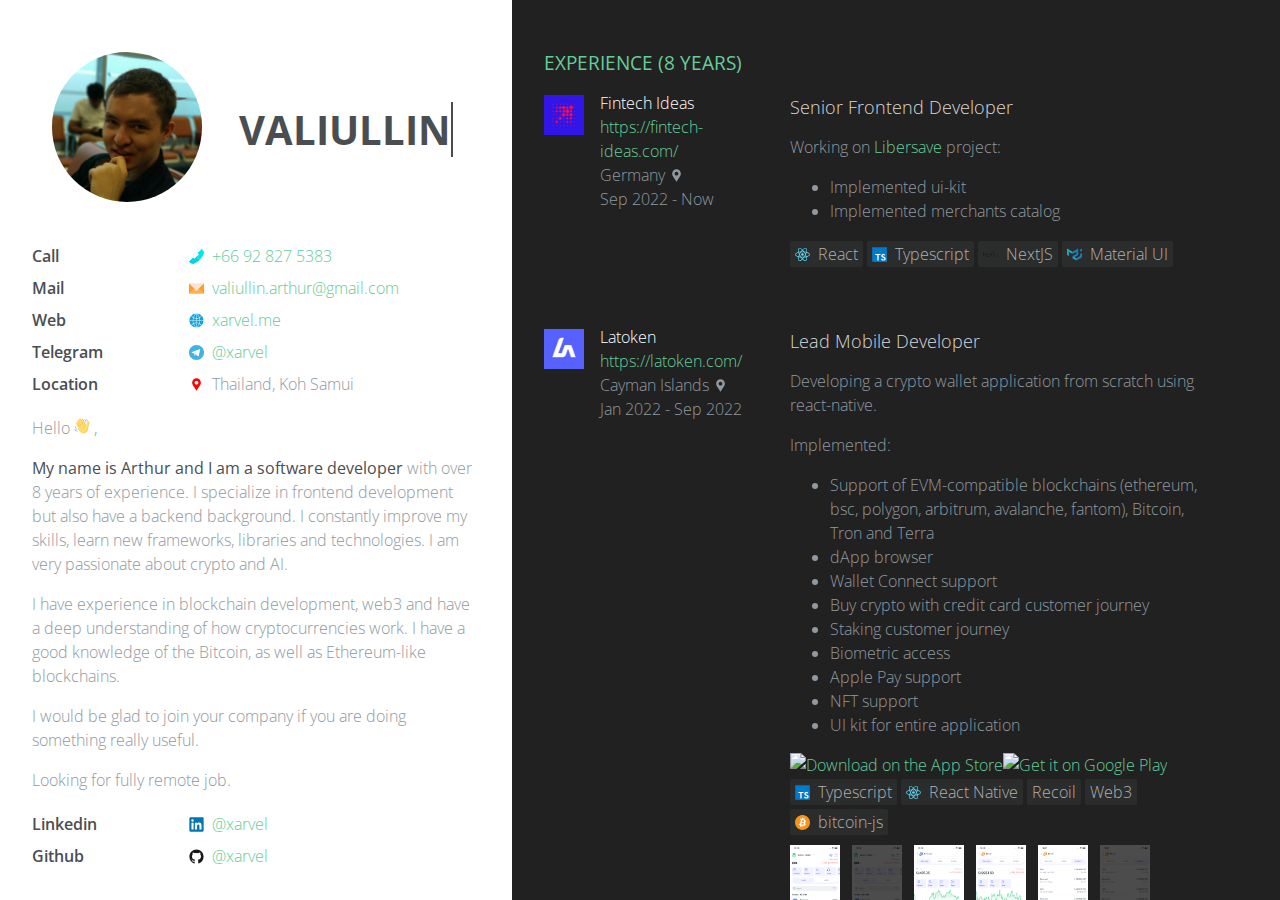
==== commit 5f7089eb: "temp" ====
--- a/index.html
+++ b/index.html
@@ -198,10 +198,10 @@
                         </svg>
                         ,
 
-                        <p><b>My name is Arthur and I am a software developer </b> with over 8 years of experience. I specialize in frontend development but also have a backend background. I constantly improve my skills, learn new frameworks, libraries and technologies.
+                        <p><b>My name is Arthur and I am a software developer </b> with over 8 years of experience. I specialize in frontend development but also have a backend background. I constantly improve my skills, learn new frameworks, libraries and technologies. I am very passionate about crypto and AI.
                         </p>
                         <p>
-                            I also have experience in blockchain development, web3 and have a deep understanding of how cryptocurrencies work. I have a good knowledge of the Bitcoin, as well as Ethereum-like blockchains.
+                            I have experience in blockchain development, web3 and have a deep understanding of how cryptocurrencies work. I have a good knowledge of the Bitcoin, as well as Ethereum-like blockchains.
                         </p>
                         <p>
                             I would be glad to join your company if you are doing something really useful.
--- a/assets/stylesheets/main.css
+++ b/assets/stylesheets/main.css
@@ -1,3 +1,3 @@
 @import url(https://fonts.googleapis.com/css?family=Varela+Round);@import url(https://fonts.googleapis.com/css?family=Open+Sans:400,300,600,700);
 /*! normalize.css v8.0.1 | MIT License | github.com/necolas/normalize.css */
-@-webkit-keyframes animate_modal{0%{top:-300px;opacity:0}to{top:0;opacity:1}}@keyframes animate_modal{0%{top:-300px;opacity:0}to{top:0;opacity:1}}@-webkit-keyframes animate_lightbox{0%{top:-50%;opacity:0}to{top:50%;opacity:1}}@keyframes animate_lightbox{0%{top:-50%;opacity:0}to{top:50%;opacity:1}}@-webkit-keyframes skill_1{0%{width:0%}to{width:var(--skill_1)}}@keyframes skill_1{0%{width:0%}to{width:var(--skill_1)}}@-webkit-keyframes skill_2{0%{width:0%}to{width:var(--skill_2)}}@keyframes skill_2{0%{width:0%}to{width:var(--skill_2)}}@-webkit-keyframes skill_3{0%{width:0%}to{width:var(--skill_3)}}@keyframes skill_3{0%{width:0%}to{width:var(--skill_3)}}@-webkit-keyframes skill_4{0%{width:0%}to{width:var(--skill_4)}}@keyframes skill_4{0%{width:0%}to{width:var(--skill_4)}}@-webkit-keyframes skill_5{0%{width:0%}to{width:var(--skill_5)}}@keyframes skill_5{0%{width:0%}to{width:var(--skill_5)}}@-webkit-keyframes skill_6{0%{width:0%}to{width:var(--skill_6)}}@keyframes skill_6{0%{width:0%}to{width:var(--skill_6)}}@-webkit-keyframes skill_7{0%{width:0%}to{width:var(--skill_7)}}@keyframes skill_7{0%{width:0%}to{width:var(--skill_7)}}@-webkit-keyframes skill_8{0%{width:0%}to{width:var(--skill_8)}}@keyframes skill_8{0%{width:0%}to{width:var(--skill_8)}}@-webkit-keyframes skill_9{0%{width:0%}to{width:var(--skill_9)}}@keyframes skill_9{0%{width:0%}to{width:var(--skill_9)}}@-webkit-keyframes skill_10{0%{width:0%}to{width:var(--skill_10)}}@keyframes skill_10{0%{width:0%}to{width:var(--skill_10)}}@-webkit-keyframes skill_11{0%{width:0%}to{width:var(--skill_11)}}@keyframes skill_11{0%{width:0%}to{width:var(--skill_11)}}@-webkit-keyframes language_1{0%{width:0}to{width:var(--language_1)}}@keyframes language_1{0%{width:0}to{width:var(--language_1)}}@-webkit-keyframes language_2{0%{width:0}to{width:var(--language_2)}}@keyframes language_2{0%{width:0}to{width:var(--language_2)}}@-webkit-keyframes language_3{0%{width:0}to{width:var(--language_3)}}@keyframes language_3{0%{width:0}to{width:var(--language_3)}}@-webkit-keyframes language_4{0%{width:0}to{width:var(--language_4)}}@keyframes language_4{0%{width:0}to{width:var(--language_4)}}@-webkit-keyframes language_5{0%{width:0}to{width:var(--language_5)}}@keyframes language_5{0%{width:0}to{width:var(--language_5)}}@-webkit-keyframes language_6{0%{width:0}to{width:var(--language_6)}}@keyframes language_6{0%{width:0}to{width:var(--language_6)}}@-webkit-keyframes language_7{0%{width:0}to{width:var(--language_7)}}@keyframes language_7{0%{width:0}to{width:var(--language_7)}}@-webkit-keyframes language_8{0%{width:0}to{width:var(--language_8)}}@keyframes language_8{0%{width:0}to{width:var(--language_8)}}@-webkit-keyframes language_9{0%{width:0}to{width:var(--language_9)}}@keyframes language_9{0%{width:0}to{width:var(--language_9)}}@-webkit-keyframes language_10{0%{width:0}to{width:var(--language_10)}}@keyframes language_10{0%{width:0}to{width:var(--language_10)}}@-webkit-keyframes language_11{0%{width:0}to{width:var(--language_11)}}@keyframes language_11{0%{width:0}to{width:var(--language_11)}}@-webkit-keyframes caret{50%{border-color:transparent}}@keyframes caret{50%{border-color:transparent}}html{line-height:1.15;-webkit-text-size-adjust:100%}body{margin:0}details,main{display:block}h1{font-size:2em;margin:.67em 0}hr{box-sizing:content-box;height:0;overflow:visible}code,kbd,pre,samp{font-family:monospace,monospace;font-size:1em}a{background-color:transparent;color:#6c9;text-decoration:none}abbr[title]{border-bottom:none;-webkit-text-decoration:underline dotted;text-decoration:underline dotted}b,strong{font-weight:bolder}small{font-size:80%}sub,sup{font-size:75%;line-height:0;position:relative;vertical-align:baseline}sub{bottom:-.25em}sup{top:-.5em}img{border-style:none}button,input,optgroup,select,textarea{font-family:inherit;font-size:100%;line-height:1.15;margin:0}button,input{overflow:visible}button,select{text-transform:none}[type=button],[type=reset],[type=submit],button{-webkit-appearance:button}[type=button]::-moz-focus-inner,[type=reset]::-moz-focus-inner,[type=submit]::-moz-focus-inner,button::-moz-focus-inner{border-style:none;padding:0}[type=button]:-moz-focusring,[type=reset]:-moz-focusring,[type=submit]:-moz-focusring,button:-moz-focusring{outline:1px dotted ButtonText}fieldset{padding:.35em .75em .625em}legend{color:inherit;display:table;max-width:100%;white-space:normal}progress{vertical-align:baseline;background-color:#4a4e51;height:6px;color:#6c9;width:100%}textarea{overflow:auto;resize:vertical}[type=checkbox],[type=radio],legend{box-sizing:border-box;padding:0}[type=number]::-webkit-inner-spin-button,[type=number]::-webkit-outer-spin-button{height:auto}[type=search]{-webkit-appearance:textfield;outline-offset:-2px}[type=search]::-webkit-search-decoration{-webkit-appearance:none}::-webkit-file-upload-button{-webkit-appearance:button;font:inherit}summary{display:list-item}[hidden],template{display:none}.clearfix:after,.clearfix:before{content:" ";display:table}.clearfix:after{clear:both}.video{position:relative;padding-bottom:56.25%;height:0;overflow:hidden}.video embed,.video iframe,.video object{position:absolute;top:0;left:0;width:100%;height:100%}.image{height:auto;max-width:100%;width:auto\9}*,:after,:before{box-sizing:border-box}input[placeholder]{text-overflow:ellipsis}input::-moz-placeholder{text-overflow:ellipsis}input:-moz-placeholder{text-overflow:ellipsis}input:-ms-input-placeholder{text-overflow:ellipsis}:focus::-webkit-input-placeholder{color:transparent}:focus::-moz-placeholder{color:transparent}:focus:-moz-placeholder{color:transparent}:focus:-ms-input-placeholder{color:transparent}address{font-style:normal}input:focus,textarea:focus{outline:0}label{cursor:pointer}.fonts-loaded body{font-family:"Open Sans",sans-serif}.text-extralight{font-weight:100;font-style:normal}.text-extralight-italic{font-weight:100;font-style:italic}.text-light{font-weight:200;font-style:normal}.text-light-italic{font-weight:200;font-style:italic}.text-demi{font-weight:300;font-style:normal}.text-demi-italic{font-weight:300;font-style:italic}.text-italic,.text-normal{font-weight:400;font-style:normal}.text-italic{font-style:italic}.text-medium{font-weight:500;font-style:normal}.text-medium-italic{font-weight:500;font-style:italic}.text-semibold{font-weight:600;font-style:normal}.text-semibold-italic{font-weight:600;font-style:italic}.text-bold{font-weight:700;font-style:normal}.text-bold-italic{font-weight:700;font-style:italic}.text-extrabold{font-weight:800;font-style:normal}.text-extrabold-italic{font-weight:800;font-style:italic}@media print{h1{color:#000;background:0 0}h2,h3{page-break-after:avoid}img{max-width:100%!important}article{page-break-before:always}img,ul{page-break-inside:avoid}aside,nav{display:none}article,body{width:100%;margin:0;padding:0}article a{font-weight:bolder;text-decoration:none}article a[href^=http]:after{content:" <"attr(href)"> "}article a[href^="#"]:after{content:""}}.button{outline:0;text-decoration:none;text-align:center;font-size:14px;line-height:35px;font-weight:700;border-radius:2px;cursor:pointer;padding:0 30px;display:inline-block;transition:background .3s;background:#fff;border:1px solid #b9b9b9;color:#000}.button:disabled{background:#e4e4e4;cursor:default}.has-error .form__control{border:1px solid red}.has-error .form__error,.menu_inline>.menu__item.hover>.menu{display:block}.has-success .form__control{border:1px solid #0f0}.form__asterisk{color:red}.form__group{margin-top:10px;margin-bottom:10px;position:relative}.form__label{display:block;color:#021433;font-size:14px;line-height:1.5;font-weight:600}.form__control{width:100%;border:1px solid #e1ecff;outline:0;padding:10px 15px;background-color:#fff;color:#000;font-weight:300}.form__control:disabled{background-color:#ccc}.form__error{display:none;color:red;font-weight:600;font-size:12px;line-height:18px}.autocomplete{position:absolute;display:block;margin:0;padding:0;border:1px solid #c4c4c4;background-color:#fff;z-index:9999;overflow-x:hidden;overflow-y:auto;color:#313131;width:100%}.autocomplete_closed{display:none}.autocomplete__marker{background-color:#ff0}.autocomplete__option{display:list-item;list-style-type:none;margin:0;padding:8px 10px;overflow:hidden;white-space:nowrap;text-overflow:ellipsis}.autocomplete__option+.autocomplete__option{border-top:1px solid #ededed}.autocomplete__option.active,.autocomplete__option:hover{background-color:#f2f2f2;cursor:pointer}.modal{display:block;position:fixed;z-index:1;padding-top:100px;padding-bottom:100px;left:0;top:0;width:100%;height:100%;overflow:auto;background-color:#000;background-color:rgba(0,0,0,.4)}.modal_closed{display:none}.modal__content{position:relative;background-color:#fefefe;margin:auto;border:1px solid #888;width:80%;box-shadow:0 4px 8px 0 rgba(0,0,0,.2),0 6px 20px 0 rgba(0,0,0,.19);-webkit-animation-name:animate_modal;animation-name:animate_modal;-webkit-animation-duration:.4s;animation-duration:.4s;padding:45px}.modal__close{color:#000;float:right;font-size:28px;font-weight:700;background:0 0;border:0}.modal__close:focus,.modal__close:hover{color:#000;text-decoration:none;cursor:pointer;outline:0}.modal__header{color:#000}.modal__body,.modal__header{padding:2px 16px}.menu{padding:0;margin:0;list-style:none}.menu_inline{font-size:0}.menu_inline .menu__item{background-color:#ccc;padding:5px 10px}.menu_inline>.menu__item{display:inline-block;font-size:16px}.menu_inline>.menu__item>.menu{position:absolute;display:none;z-index:1}.table{box-sizing:border-box;margin:1.75em 0;width:100%;max-width:100%;background-color:transparent}.table td,.table th{padding:8px;line-height:20px;text-align:left;vertical-align:top;border-top:#efefef 1px solid}.table th{color:#000}.table caption+thead tr:first-child td,.table caption+thead tr:first-child th,.table colgroup+thead tr:first-child td,.table colgroup+thead tr:first-child th,.table thead:first-child tr:first-child td,.table thead:first-child tr:first-child th{border-top:0}.table tbody+tbody{border-top:#efefef 2px solid}.table .table .table{background-color:#fff}.table tbody>tr:nth-child(odd)>td,.table tbody>tr:nth-child(odd)>th{background-color:#f6f6f6}.pagination{padding:0;margin:0;list-style:none}.pagination__page{display:inline-block}.breadcrumbs{padding:0;margin:0;list-style:none}.breadcrumbs__item{display:inline-block}.breadcrumbs__item+.breadcrumbs__item:before{padding:0 5px;color:#ccc;content:"/ "}.image{cursor:pointer;position:relative}.image,.image img{display:inline-block;vertical-align:middle}.image__hover{background-color:rgba(0,0,0,.1);height:100%;width:100%;position:absolute;top:0;left:0;display:none}.image__hover-magnifier-icon{position:absolute;width:30px;top:50%;left:50%;transform:translate(-50%,-50%);pointer-events:none}.image__hover-magnifier-icon path{background-color:#fff!important;fill:#fff!important}.image:hover .image__hover,.lightbox{display:block}.lightbox{position:fixed;z-index:2;left:0;top:0;width:100%;height:100%;overflow:auto;background-color:#000;background-color:rgba(0,0,0,.9);touch-action:none;-webkit-user-select:none;-moz-user-select:none;user-select:none;-webkit-user-drag:none;-webkit-tap-highlight-color:transparent}.lightbox_closed{display:none}.lightbox__content{position:absolute;top:50%;left:50%;transform:translate(-50%,-50%);box-shadow:0 4px 8px 0 rgba(0,0,0,.2),0 6px 20px 0 rgba(0,0,0,.19);-webkit-animation-name:animate_lightbox;animation-name:animate_lightbox;-webkit-animation-duration:.4s;animation-duration:.4s}.lightbox__content img{vertical-align:middle;width:100%}.lightbox__close{color:#fff;font-size:40px;font-weight:700;background:0 0;border:0;height:100px;width:100px;z-index:10;position:absolute;right:0}.lightbox__close:focus,.lightbox__close:hover{background-color:rgba(0,0,0,.4);text-decoration:none;cursor:pointer;outline:0}.lightbox__header{padding:2px 16px;background-color:#5cb85c;color:#fff}.lightbox__body{padding:2px 16px}.lightbox__title{background-color:rgba(0,0,0,.4);position:absolute;color:#fff;padding:20px;bottom:0;width:400px;max-width:100%}.lightbox-gallery .image{margin-right:8px;margin-top:8px}.carousel{overflow:hidden;touch-action:none;-webkit-user-select:none;-moz-user-select:none;user-select:none;-webkit-user-drag:none;-webkit-tap-highlight-color:transparent}.carousel__container{display:flex;will-change:transform}.carousel-wrapper{display:flex}.photo{width:150px;border-radius:50%}.experience{position:relative;color:#9099a0;font-weight:300}.experience h3.experience-title,.section-wrapper h3.section-title{color:#6c9;text-align:left;text-transform:uppercase;font-size:1.2em;margin-bottom:20px;font-weight:400}.language-percentage,.skill-percentage{margin-bottom:10px;position:relative}.language-percentage::after,.skill-percentage::after{content:"";width:100%;height:6px;background:#4a4e51;display:block;margin-top:3px}.language-percentage::before,.skill-percentage::before{content:"";height:6px;background:#6c9;position:absolute;margin-top:3px;bottom:0}:root{--skill_1:100%;--skill_2:95%;--skill_3:100%;--skill_4:90%;--skill_5:90%;--skill_6:90%;--skill_7:90%;--skill_8:70%;--skill_9:70%;--skill_10:40%;--skill_11:60%;--skill_12:70%;--language_1:70%;--language_2:100%}.skill-percentage:nth-child(1)::before{width:var(--skill_1);-webkit-animation:skill_1 .6s ease;animation:skill_1 .6s ease}.skill-percentage:nth-child(2)::before{width:var(--skill_2);-webkit-animation:skill_2 .6s ease;animation:skill_2 .6s ease}.skill-percentage:nth-child(3)::before{width:var(--skill_3);-webkit-animation:skill_3 .6s ease;animation:skill_3 .6s ease}.skill-percentage:nth-child(4)::before{width:var(--skill_4);-webkit-animation:skill_4 .6s ease;animation:skill_4 .6s ease}.skill-percentage:nth-child(5)::before{width:var(--skill_5);-webkit-animation:skill_5 .6s ease;animation:skill_5 .6s ease}.skill-percentage:nth-child(6)::before{width:var(--skill_6);-webkit-animation:skill_6 .6s ease;animation:skill_6 .6s ease}.skill-percentage:nth-child(7)::before{width:var(--skill_7);-webkit-animation:skill_7 .6s ease;animation:skill_7 .6s ease}.skill-percentage:nth-child(8)::before{width:var(--skill_8);-webkit-animation:skill_8 .6s ease;animation:skill_8 .6s ease}.skill-percentage:nth-child(9)::before{width:var(--skill_9);-webkit-animation:skill_9 .6s ease;animation:skill_9 .6s ease}.skill-percentage:nth-child(10)::before{width:var(--skill_10);-webkit-animation:skill_10 .6s ease;animation:skill_10 .6s ease}.skill-percentage:nth-child(11)::before{width:var(--skill_11);-webkit-animation:skill_11 .6s ease;animation:skill_11 .6s ease}.language-percentage:nth-child(1)::before{width:var(--language_1);-webkit-animation:language_1 .6s ease;animation:language_1 .6s ease}.language-percentage:nth-child(2)::before{width:var(--language_2);-webkit-animation:language_2 .6s ease;animation:language_2 .6s ease}.language-percentage:nth-child(3)::before{width:var(--language_3);-webkit-animation:language_3 .6s ease;animation:language_3 .6s ease}.language-percentage:nth-child(4)::before{width:var(--language_4);-webkit-animation:language_4 .6s ease;animation:language_4 .6s ease}.language-percentage:nth-child(5)::before{width:var(--language_5);-webkit-animation:language_5 .6s ease;animation:language_5 .6s ease}.language-percentage:nth-child(6)::before{width:var(--language_6);-webkit-animation:language_6 .6s ease;animation:language_6 .6s ease}.language-percentage:nth-child(7)::before{width:var(--language_7);-webkit-animation:language_7 .6s ease;animation:language_7 .6s ease}.language-percentage:nth-child(8)::before{width:var(--language_8);-webkit-animation:language_8 .6s ease;animation:language_8 .6s ease}.language-percentage:nth-child(9)::before{width:var(--language_9);-webkit-animation:language_9 .6s ease;animation:language_9 .6s ease}.language-percentage:nth-child(10)::before{width:var(--language_10);-webkit-animation:language_10 .6s ease;animation:language_10 .6s ease}.language-percentage:nth-child(11)::before{width:var(--language_11);-webkit-animation:language_11 .6s ease;animation:language_11 .6s ease}.contacts{margin:20px 0}.contacts__item{display:flex;justify-content:space-between;margin-bottom:10px}.contacts__content,.contacts__title{text-align:left;list-style:none;padding:0;margin:0}.contacts__title{font-weight:600;width:40%;color:#4a4e51}.contacts__content{display:flex;align-items:center;width:60%;font-weight:300}.contacts__content svg{margin-right:8px}.profile .contact-info{padding:40px;font-weight:300}.description{text-align:left;font-weight:300;margin:20px 0}.sidebar{color:#9099a0;overflow-y:auto}@media (max-width:850px){.sidebar{width:100%}}.sidebar li{margin-bottom:10px}.experience-item__company{display:flex}.experience-item__role{color:#d9d8da;margin-bottom:15px;font-size:1.125rem}.experience-item__location{display:flex;align-items:center}.experience-item__location svg{margin-left:4px}.experience-item__logo{width:40px;height:40px;margin-right:16px}.experience-item__date-company,.experience-item__description{text-align:left;margin-bottom:60px}.experience-item__description{padding-right:5%}.experience-item__company-name{color:#fff;margin-bottom:4px;line-height:1}@media screen and (min-width:700px){.experience-item{display:flex}.experience-item__description{width:65%}.experience-item__company{width:35%;padding-right:5%}}.photo-name,.photo-name__name{display:flex;flex-direction:column}.photo-name{width:100%;align-items:center;margin:20px 0}.photo-name__name{justify-content:center}.photo-name__name h1{font-size:2.5em;color:#4a4e51;text-transform:uppercase;line-height:1em;padding-top:0;text-align:center}.photo-name__name h1 span{border-right:.05em solid;-webkit-animation:caret 1s steps(1) infinite;animation:caret 1s steps(1) infinite}.photo-name__photo{padding:20px}@media screen and (min-width:1200px){.photo-name{flex-direction:row}.photo-name__name{width:60%}.photo-name__photo{width:40%}}.skills_hobbies__hobbies,.skills_hobbies__skills{text-align:left;color:#9099a0;font-weight:300;margin-bottom:20px}.skills_hobbies__list{list-style:none;padding:0}@media screen and (min-width:700px){.skills_hobbies{display:flex}.skills_hobbies__skills{width:50%;padding-right:40px}.skills_hobbies__hobbies{width:50%}}.chip{background-color:#2b2c2c;border-radius:2px;display:inline-flex;align-items:center;margin:2px 0;padding:1px 5px;vertical-align:middle}.chip__icon{display:flex;margin-right:8px}.chip__text{color:#b0b0b1}.layout__content{background:#212121;background:var(--theme-primary,inherit);padding:20px}.layout__sidebar{overflow:scroll;padding:16px}@media screen and (min-width:992px){.layout{display:flex;overflow:hidden;height:100%}.layout__sidebar{width:40%;padding:32px}.layout__content{width:60%;height:100%;overflow:scroll;padding:32px}}.container,.limits,body,html{height:100%}:root{--theme-primary:#212121}body{font-size:16px;line-height:1.5em;font-family:"Open Sans",sans-serif}p b{color:#4a4e51;font-weight:400}@media print{.vanta-canvas{display:none}}.section-wrapper{width:50%;float:left;text-align:left;color:#9099a0;font-weight:300;margin-bottom:20px}@media (max-width:450px){.section-wrapper{width:100%}}.section-wrapper:nth-child(3){padding-right:8%}progress::-webkit-progress-bar{background-color:#4a4e51;width:100%}progress::-webkit-progress-value{background-color:#6c9!important}progress::-moz-progress-bar{background-color:#6c9!important}.skill{margin-bottom:8px}.skill__icon{margin-right:8px}.app-icons,.skill__icon,.skill__label{display:flex;align-items:center}.android{width:150px}.apple{width:114px}.pet-project{display:flex;margin-bottom:16px}.pet-project__content{margin-left:16px}.pet-project__title{margin-top:0;margin-bottom:4px}.pet-project__description{color:#9099a0;margin-bottom:0;margin-top:4px}+@-webkit-keyframes animate_modal{0%{top:-300px;opacity:0}to{top:0;opacity:1}}@keyframes animate_modal{0%{top:-300px;opacity:0}to{top:0;opacity:1}}@-webkit-keyframes animate_lightbox{0%{top:-50%;opacity:0}to{top:50%;opacity:1}}@keyframes animate_lightbox{0%{top:-50%;opacity:0}to{top:50%;opacity:1}}@-webkit-keyframes skill_1{0%{width:0%}to{width:var(--skill_1)}}@keyframes skill_1{0%{width:0%}to{width:var(--skill_1)}}@-webkit-keyframes skill_2{0%{width:0%}to{width:var(--skill_2)}}@keyframes skill_2{0%{width:0%}to{width:var(--skill_2)}}@-webkit-keyframes skill_3{0%{width:0%}to{width:var(--skill_3)}}@keyframes skill_3{0%{width:0%}to{width:var(--skill_3)}}@-webkit-keyframes skill_4{0%{width:0%}to{width:var(--skill_4)}}@keyframes skill_4{0%{width:0%}to{width:var(--skill_4)}}@-webkit-keyframes skill_5{0%{width:0%}to{width:var(--skill_5)}}@keyframes skill_5{0%{width:0%}to{width:var(--skill_5)}}@-webkit-keyframes skill_6{0%{width:0%}to{width:var(--skill_6)}}@keyframes skill_6{0%{width:0%}to{width:var(--skill_6)}}@-webkit-keyframes skill_7{0%{width:0%}to{width:var(--skill_7)}}@keyframes skill_7{0%{width:0%}to{width:var(--skill_7)}}@-webkit-keyframes skill_8{0%{width:0%}to{width:var(--skill_8)}}@keyframes skill_8{0%{width:0%}to{width:var(--skill_8)}}@-webkit-keyframes skill_9{0%{width:0%}to{width:var(--skill_9)}}@keyframes skill_9{0%{width:0%}to{width:var(--skill_9)}}@-webkit-keyframes skill_10{0%{width:0%}to{width:var(--skill_10)}}@keyframes skill_10{0%{width:0%}to{width:var(--skill_10)}}@-webkit-keyframes skill_11{0%{width:0%}to{width:var(--skill_11)}}@keyframes skill_11{0%{width:0%}to{width:var(--skill_11)}}@-webkit-keyframes language_1{0%{width:0}to{width:var(--language_1)}}@keyframes language_1{0%{width:0}to{width:var(--language_1)}}@-webkit-keyframes language_2{0%{width:0}to{width:var(--language_2)}}@keyframes language_2{0%{width:0}to{width:var(--language_2)}}@-webkit-keyframes language_3{0%{width:0}to{width:var(--language_3)}}@keyframes language_3{0%{width:0}to{width:var(--language_3)}}@-webkit-keyframes language_4{0%{width:0}to{width:var(--language_4)}}@keyframes language_4{0%{width:0}to{width:var(--language_4)}}@-webkit-keyframes language_5{0%{width:0}to{width:var(--language_5)}}@keyframes language_5{0%{width:0}to{width:var(--language_5)}}@-webkit-keyframes language_6{0%{width:0}to{width:var(--language_6)}}@keyframes language_6{0%{width:0}to{width:var(--language_6)}}@-webkit-keyframes language_7{0%{width:0}to{width:var(--language_7)}}@keyframes language_7{0%{width:0}to{width:var(--language_7)}}@-webkit-keyframes language_8{0%{width:0}to{width:var(--language_8)}}@keyframes language_8{0%{width:0}to{width:var(--language_8)}}@-webkit-keyframes language_9{0%{width:0}to{width:var(--language_9)}}@keyframes language_9{0%{width:0}to{width:var(--language_9)}}@-webkit-keyframes language_10{0%{width:0}to{width:var(--language_10)}}@keyframes language_10{0%{width:0}to{width:var(--language_10)}}@-webkit-keyframes language_11{0%{width:0}to{width:var(--language_11)}}@keyframes language_11{0%{width:0}to{width:var(--language_11)}}@-webkit-keyframes caret{50%{border-color:transparent}}@keyframes caret{50%{border-color:transparent}}html{line-height:1.15;-webkit-text-size-adjust:100%}body{margin:0}details,main{display:block}h1{font-size:2em;margin:.67em 0}hr{box-sizing:content-box;height:0;overflow:visible}code,kbd,pre,samp{font-family:monospace,monospace;font-size:1em}a{background-color:transparent;color:#6c9;text-decoration:none}abbr[title]{border-bottom:none;-webkit-text-decoration:underline dotted;text-decoration:underline dotted}b,strong{font-weight:bolder}small{font-size:80%}sub,sup{font-size:75%;line-height:0;position:relative;vertical-align:baseline}sub{bottom:-.25em}sup{top:-.5em}img{border-style:none}button,input,optgroup,select,textarea{font-family:inherit;font-size:100%;line-height:1.15;margin:0}button,input{overflow:visible}button,select{text-transform:none}[type=button],[type=reset],[type=submit],button{-webkit-appearance:button}[type=button]::-moz-focus-inner,[type=reset]::-moz-focus-inner,[type=submit]::-moz-focus-inner,button::-moz-focus-inner{border-style:none;padding:0}[type=button]:-moz-focusring,[type=reset]:-moz-focusring,[type=submit]:-moz-focusring,button:-moz-focusring{outline:1px dotted ButtonText}fieldset{padding:.35em .75em .625em}legend{color:inherit;display:table;max-width:100%;white-space:normal}progress{vertical-align:baseline;background-color:#4a4e51;height:6px;color:#6c9;width:100%}textarea{overflow:auto;resize:vertical}[type=checkbox],[type=radio],legend{box-sizing:border-box;padding:0}[type=number]::-webkit-inner-spin-button,[type=number]::-webkit-outer-spin-button{height:auto}[type=search]{-webkit-appearance:textfield;outline-offset:-2px}[type=search]::-webkit-search-decoration{-webkit-appearance:none}::-webkit-file-upload-button{-webkit-appearance:button;font:inherit}summary{display:list-item}[hidden],template{display:none}.clearfix:after,.clearfix:before{content:" ";display:table}.clearfix:after{clear:both}.video{position:relative;padding-bottom:56.25%;height:0;overflow:hidden}.video embed,.video iframe,.video object{position:absolute;top:0;left:0;width:100%;height:100%}.image{height:auto;max-width:100%;width:auto\9}*,:after,:before{box-sizing:border-box}input[placeholder]{text-overflow:ellipsis}input::-moz-placeholder{text-overflow:ellipsis}input:-moz-placeholder{text-overflow:ellipsis}input:-ms-input-placeholder{text-overflow:ellipsis}:focus::-webkit-input-placeholder{color:transparent}:focus::-moz-placeholder{color:transparent}:focus:-moz-placeholder{color:transparent}:focus:-ms-input-placeholder{color:transparent}address{font-style:normal}input:focus,textarea:focus{outline:0}label{cursor:pointer}.fonts-loaded body{font-family:"Open Sans",sans-serif}.text-extralight{font-weight:100;font-style:normal}.text-extralight-italic{font-weight:100;font-style:italic}.text-light{font-weight:200;font-style:normal}.text-light-italic{font-weight:200;font-style:italic}.text-demi{font-weight:300;font-style:normal}.text-demi-italic{font-weight:300;font-style:italic}.text-italic,.text-normal{font-weight:400;font-style:normal}.text-italic{font-style:italic}.text-medium{font-weight:500;font-style:normal}.text-medium-italic{font-weight:500;font-style:italic}.text-semibold{font-weight:600;font-style:normal}.text-semibold-italic{font-weight:600;font-style:italic}.text-bold{font-weight:700;font-style:normal}.text-bold-italic{font-weight:700;font-style:italic}.text-extrabold{font-weight:800;font-style:normal}.text-extrabold-italic{font-weight:800;font-style:italic}@media print{h1{color:#000;background:0 0}h2,h3{page-break-after:avoid}img{max-width:100%!important}article{page-break-before:always}img,ul{page-break-inside:avoid}aside,nav{display:none}article,body{width:100%;margin:0;padding:0}article a{font-weight:bolder;text-decoration:none}article a[href^=http]:after{content:" <"attr(href)"> "}article a[href^="#"]:after{content:""}}.button{outline:0;text-decoration:none;text-align:center;font-size:14px;line-height:35px;font-weight:700;border-radius:2px;cursor:pointer;padding:0 30px;display:inline-block;transition:background .3s;background:#fff;border:1px solid #b9b9b9;color:#000}.button:disabled{background:#e4e4e4;cursor:default}.has-error .form__control{border:1px solid red}.has-error .form__error,.menu_inline>.menu__item.hover>.menu{display:block}.has-success .form__control{border:1px solid #0f0}.form__asterisk{color:red}.form__group{margin-top:10px;margin-bottom:10px;position:relative}.form__label{display:block;color:#021433;font-size:14px;line-height:1.5;font-weight:600}.form__control{width:100%;border:1px solid #e1ecff;outline:0;padding:10px 15px;background-color:#fff;color:#000;font-weight:300}.form__control:disabled{background-color:#ccc}.form__error{display:none;color:red;font-weight:600;font-size:12px;line-height:18px}.autocomplete{position:absolute;display:block;margin:0;padding:0;border:1px solid #c4c4c4;background-color:#fff;z-index:9999;overflow-x:hidden;overflow-y:auto;color:#313131;width:100%}.autocomplete_closed{display:none}.autocomplete__marker{background-color:#ff0}.autocomplete__option{display:list-item;list-style-type:none;margin:0;padding:8px 10px;overflow:hidden;white-space:nowrap;text-overflow:ellipsis}.autocomplete__option+.autocomplete__option{border-top:1px solid #ededed}.autocomplete__option.active,.autocomplete__option:hover{background-color:#f2f2f2;cursor:pointer}.modal{display:block;position:fixed;z-index:1;padding-top:100px;padding-bottom:100px;left:0;top:0;width:100%;height:100%;overflow:auto;background-color:#000;background-color:rgba(0,0,0,.4)}.modal_closed{display:none}.modal__content{position:relative;background-color:#fefefe;margin:auto;border:1px solid #888;width:80%;box-shadow:0 4px 8px 0 rgba(0,0,0,.2),0 6px 20px 0 rgba(0,0,0,.19);-webkit-animation-name:animate_modal;animation-name:animate_modal;-webkit-animation-duration:.4s;animation-duration:.4s;padding:45px}.modal__close{color:#000;float:right;font-size:28px;font-weight:700;background:0 0;border:0}.modal__close:focus,.modal__close:hover{color:#000;text-decoration:none;cursor:pointer;outline:0}.modal__header{color:#000}.modal__body,.modal__header{padding:2px 16px}.menu{padding:0;margin:0;list-style:none}.menu_inline{font-size:0}.menu_inline .menu__item{background-color:#ccc;padding:5px 10px}.menu_inline>.menu__item{display:inline-block;font-size:16px}.menu_inline>.menu__item>.menu{position:absolute;display:none;z-index:1}.table{box-sizing:border-box;margin:1.75em 0;width:100%;max-width:100%;background-color:transparent}.table td,.table th{padding:8px;line-height:20px;text-align:left;vertical-align:top;border-top:#efefef 1px solid}.table th{color:#000}.table caption+thead tr:first-child td,.table caption+thead tr:first-child th,.table colgroup+thead tr:first-child td,.table colgroup+thead tr:first-child th,.table thead:first-child tr:first-child td,.table thead:first-child tr:first-child th{border-top:0}.table tbody+tbody{border-top:#efefef 2px solid}.table .table .table{background-color:#fff}.table tbody>tr:nth-child(odd)>td,.table tbody>tr:nth-child(odd)>th{background-color:#f6f6f6}.pagination{padding:0;margin:0;list-style:none}.pagination__page{display:inline-block}.breadcrumbs{padding:0;margin:0;list-style:none}.breadcrumbs__item{display:inline-block}.breadcrumbs__item+.breadcrumbs__item:before{padding:0 5px;color:#ccc;content:"/ "}.image{cursor:pointer;position:relative}.image,.image img{display:inline-block;vertical-align:middle}.image__hover{background-color:rgba(0,0,0,.1);height:100%;width:100%;position:absolute;top:0;left:0;display:none}.image__hover-magnifier-icon{position:absolute;width:30px;top:50%;left:50%;transform:translate(-50%,-50%);pointer-events:none}.image__hover-magnifier-icon path{background-color:#fff!important;fill:#fff!important}.image:hover .image__hover,.lightbox{display:block}.lightbox{position:fixed;z-index:2;left:0;top:0;width:100%;height:100%;overflow:auto;background-color:#000;background-color:rgba(0,0,0,.9);touch-action:none;-webkit-user-select:none;-moz-user-select:none;user-select:none;-webkit-user-drag:none;-webkit-tap-highlight-color:transparent}.lightbox_closed{display:none}.lightbox__content{position:absolute;top:50%;left:50%;transform:translate(-50%,-50%);box-shadow:0 4px 8px 0 rgba(0,0,0,.2),0 6px 20px 0 rgba(0,0,0,.19);-webkit-animation-name:animate_lightbox;animation-name:animate_lightbox;-webkit-animation-duration:.4s;animation-duration:.4s}.lightbox__content img{vertical-align:middle;width:100%}.lightbox__close{color:#fff;font-size:40px;font-weight:700;background:0 0;border:0;height:100px;width:100px;z-index:10;position:absolute;right:0}.lightbox__close:focus,.lightbox__close:hover{background-color:rgba(0,0,0,.4);text-decoration:none;cursor:pointer;outline:0}.lightbox__header{padding:2px 16px;background-color:#5cb85c;color:#fff}.lightbox__body{padding:2px 16px}.lightbox__title{background-color:rgba(0,0,0,.4);position:absolute;color:#fff;padding:20px;bottom:0;width:400px;max-width:100%}.lightbox-gallery .image{margin-right:8px;margin-top:8px}.carousel{overflow:hidden;touch-action:none;-webkit-user-select:none;-moz-user-select:none;user-select:none;-webkit-user-drag:none;-webkit-tap-highlight-color:transparent}.carousel__container{display:flex;will-change:transform}.carousel-wrapper{display:flex}.photo{width:150px;border-radius:50%}.experience{position:relative;color:#9099a0;font-weight:300}.experience h3.experience-title,.section-wrapper h3.section-title{color:#6c9;text-align:left;text-transform:uppercase;font-size:1.2em;margin-bottom:20px;font-weight:400}.language-percentage,.skill-percentage{margin-bottom:10px;position:relative}.language-percentage::after,.skill-percentage::after{content:"";width:100%;height:6px;background:#4a4e51;display:block;margin-top:3px}.language-percentage::before,.skill-percentage::before{content:"";height:6px;background:#6c9;position:absolute;margin-top:3px;bottom:0}:root{--skill_1:100%;--skill_2:95%;--skill_3:100%;--skill_4:90%;--skill_5:90%;--skill_6:90%;--skill_7:90%;--skill_8:70%;--skill_9:70%;--skill_10:40%;--skill_11:60%;--skill_12:70%;--language_1:70%;--language_2:100%}.skill-percentage:nth-child(1)::before{width:var(--skill_1);-webkit-animation:skill_1 .6s ease;animation:skill_1 .6s ease}.skill-percentage:nth-child(2)::before{width:var(--skill_2);-webkit-animation:skill_2 .6s ease;animation:skill_2 .6s ease}.skill-percentage:nth-child(3)::before{width:var(--skill_3);-webkit-animation:skill_3 .6s ease;animation:skill_3 .6s ease}.skill-percentage:nth-child(4)::before{width:var(--skill_4);-webkit-animation:skill_4 .6s ease;animation:skill_4 .6s ease}.skill-percentage:nth-child(5)::before{width:var(--skill_5);-webkit-animation:skill_5 .6s ease;animation:skill_5 .6s ease}.skill-percentage:nth-child(6)::before{width:var(--skill_6);-webkit-animation:skill_6 .6s ease;animation:skill_6 .6s ease}.skill-percentage:nth-child(7)::before{width:var(--skill_7);-webkit-animation:skill_7 .6s ease;animation:skill_7 .6s ease}.skill-percentage:nth-child(8)::before{width:var(--skill_8);-webkit-animation:skill_8 .6s ease;animation:skill_8 .6s ease}.skill-percentage:nth-child(9)::before{width:var(--skill_9);-webkit-animation:skill_9 .6s ease;animation:skill_9 .6s ease}.skill-percentage:nth-child(10)::before{width:var(--skill_10);-webkit-animation:skill_10 .6s ease;animation:skill_10 .6s ease}.skill-percentage:nth-child(11)::before{width:var(--skill_11);-webkit-animation:skill_11 .6s ease;animation:skill_11 .6s ease}.language-percentage:nth-child(1)::before{width:var(--language_1);-webkit-animation:language_1 .6s ease;animation:language_1 .6s ease}.language-percentage:nth-child(2)::before{width:var(--language_2);-webkit-animation:language_2 .6s ease;animation:language_2 .6s ease}.language-percentage:nth-child(3)::before{width:var(--language_3);-webkit-animation:language_3 .6s ease;animation:language_3 .6s ease}.language-percentage:nth-child(4)::before{width:var(--language_4);-webkit-animation:language_4 .6s ease;animation:language_4 .6s ease}.language-percentage:nth-child(5)::before{width:var(--language_5);-webkit-animation:language_5 .6s ease;animation:language_5 .6s ease}.language-percentage:nth-child(6)::before{width:var(--language_6);-webkit-animation:language_6 .6s ease;animation:language_6 .6s ease}.language-percentage:nth-child(7)::before{width:var(--language_7);-webkit-animation:language_7 .6s ease;animation:language_7 .6s ease}.language-percentage:nth-child(8)::before{width:var(--language_8);-webkit-animation:language_8 .6s ease;animation:language_8 .6s ease}.language-percentage:nth-child(9)::before{width:var(--language_9);-webkit-animation:language_9 .6s ease;animation:language_9 .6s ease}.language-percentage:nth-child(10)::before{width:var(--language_10);-webkit-animation:language_10 .6s ease;animation:language_10 .6s ease}.language-percentage:nth-child(11)::before{width:var(--language_11);-webkit-animation:language_11 .6s ease;animation:language_11 .6s ease}.contacts{margin:16px 0}.contacts__item{display:flex;justify-content:space-between;margin-bottom:8px}.contacts__content,.contacts__title{text-align:left;list-style:none;padding:0;margin:0}.contacts__title{font-weight:600;width:35%;color:#4a4e51}.contacts__content{display:flex;align-items:center;width:65%;font-weight:300}.contacts__content svg{margin-right:8px}.profile .contact-info{padding:40px;font-weight:300}.description{text-align:left;font-weight:300;margin:20px 0}.sidebar{color:#9099a0;overflow-y:auto}@media (max-width:850px){.sidebar{width:100%}}.sidebar li{margin-bottom:10px}.experience-item__company{display:flex}.experience-item__role{color:#d9d8da;margin-bottom:15px;font-size:1.125rem}.experience-item__location{display:flex;align-items:center}.experience-item__location svg{margin-left:4px}.experience-item__logo{width:40px;height:40px;margin-right:16px}.experience-item__date-company,.experience-item__description{text-align:left;margin-bottom:60px}.experience-item__description{padding-right:5%}.experience-item__company-name{color:#fff;margin-bottom:4px;line-height:1}@media screen and (min-width:700px){.experience-item{display:flex}.experience-item__description{width:65%}.experience-item__company{width:35%;padding-right:5%}}.photo-name,.photo-name__name{display:flex;flex-direction:column}.photo-name{width:100%;align-items:center;margin-bottom:16px}.photo-name__name{justify-content:center}.photo-name__name h1{font-size:2.5em;color:#4a4e51;text-transform:uppercase;line-height:1em;padding-top:0;text-align:center}.photo-name__name h1 span{border-right:.05em solid;-webkit-animation:caret 1s steps(1) infinite;animation:caret 1s steps(1) infinite}.photo-name__photo{padding:20px}@media screen and (min-width:1200px){.photo-name{flex-direction:row}.photo-name__name{width:60%}.photo-name__photo{width:40%}}.skills_hobbies__hobbies,.skills_hobbies__skills{text-align:left;color:#9099a0;font-weight:300;margin-bottom:20px}.skills_hobbies__list{list-style:none;padding:0}@media screen and (min-width:700px){.skills_hobbies{display:flex}.skills_hobbies__skills{width:50%;padding-right:40px}.skills_hobbies__hobbies{width:50%}}.chip{background-color:#2b2c2c;border-radius:2px;display:inline-flex;align-items:center;margin:2px 0;padding:1px 5px;vertical-align:middle}.chip__icon{display:flex;margin-right:8px}.chip__text{color:#b0b0b1}.layout__content{background:#212121;background:var(--theme-primary,inherit);padding:20px}.layout__sidebar{overflow:scroll;padding:16px}@media screen and (min-width:992px){.layout{display:flex;overflow:hidden;height:100%}.layout__sidebar{width:40%;padding:32px}.layout__content{width:60%;height:100%;overflow:scroll;padding:32px}}.container,.limits,body,html{height:100%}:root{--theme-primary:#212121}body{font-size:16px;line-height:1.5em;font-family:"Open Sans",sans-serif}p b{color:#4a4e51;font-weight:400}@media print{.vanta-canvas{display:none}}.section-wrapper{width:50%;float:left;text-align:left;color:#9099a0;font-weight:300;margin-bottom:20px}@media (max-width:450px){.section-wrapper{width:100%}}.section-wrapper:nth-child(3){padding-right:8%}progress::-webkit-progress-bar{background-color:#4a4e51;width:100%}progress::-webkit-progress-value{background-color:#6c9!important}progress::-moz-progress-bar{background-color:#6c9!important}.skill{margin-bottom:8px}.skill__icon{margin-right:8px}.app-icons,.skill__icon,.skill__label{display:flex;align-items:center}.android{width:150px}.apple{width:114px}.pet-project{display:flex;margin-bottom:16px}.pet-project__content{margin-left:16px}.pet-project__title{margin-top:0;margin-bottom:4px}.pet-project__description{color:#9099a0;margin-bottom:0;margin-top:4px}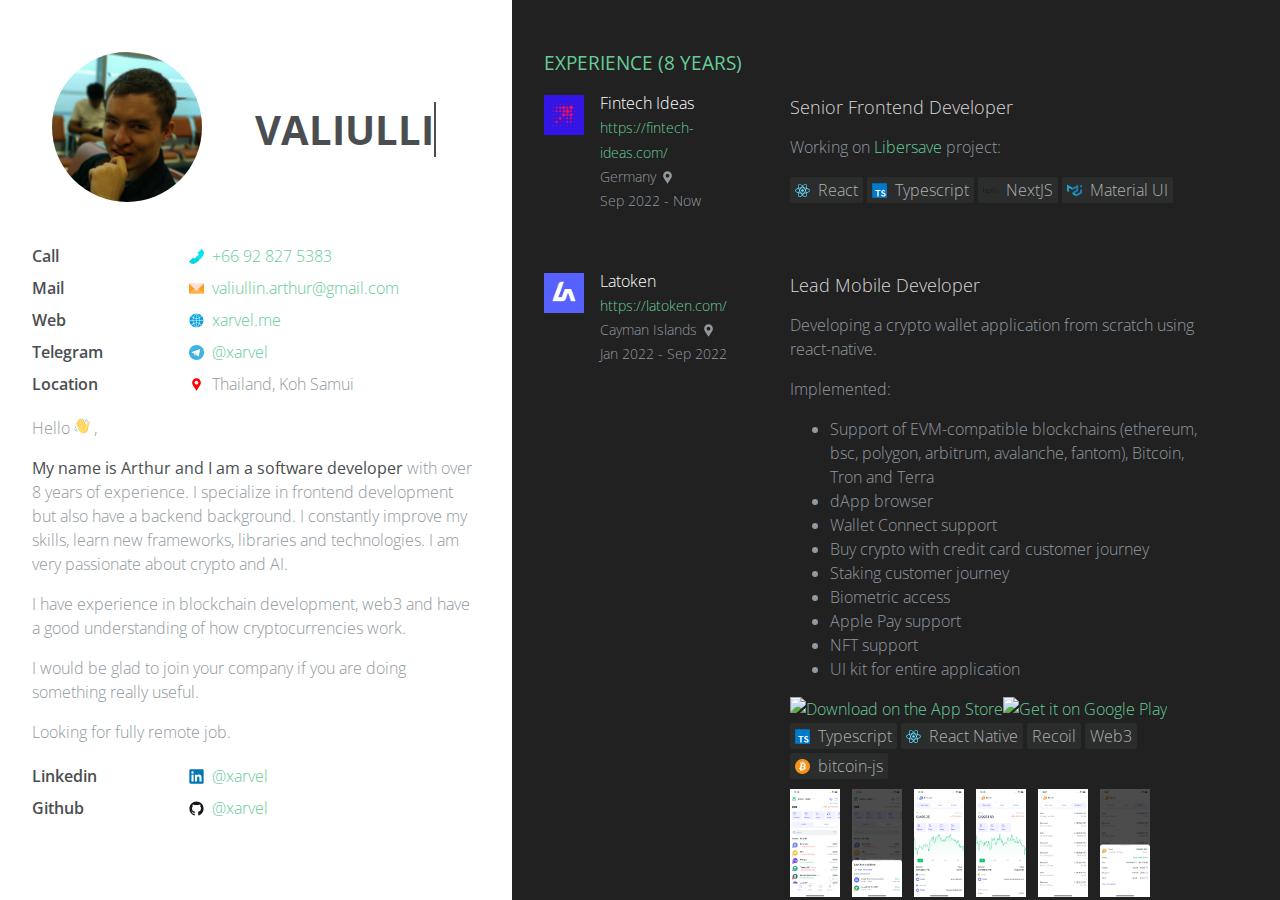
==== commit e78e7c5f: "temp" ====
--- a/index.html
+++ b/index.html
@@ -8,8 +8,8 @@
 
 
     <meta name="title" content="Arthur Valiullin | Frontend-developer">
-    <meta name="description" content="My name is Arthur. I am full-stack web/mobile developer.">
-    <meta name="keywords" content="Arthur Valiullin, frontend, react, react-native, javascript, typescript">
+    <meta name="description" content="My name is Arthur and I am a software developer with over 8 years of experience.">
+    <meta name="keywords" content="Arthur Valiullin, frontend, react, react-native, javascript, typescript, tensorflow, crypto">
     <meta name="robots" content="index, follow">
     <meta http-equiv="Content-Type" content="text/html; charset=utf-8">
     <meta name="language" content="English">
@@ -20,7 +20,7 @@
     <meta property="og:title" content="Arthur Valiullin | Frontend-developer">
     <meta property="og:site_name" content="Arthur Valiullin CV">
     <meta property="og:url" content="xarvel.me">
-    <meta property="og:description" content="My name is Arthur. I am full-stack web/mobile developer.">
+    <meta property="og:description" content="My name is Arthur and I am a software developer with over 8 years of experience.">
     <meta property="og:type" content="profile">
     <meta property="og:image" content="https://xarvel.me/assets/images/photo.jpg">
 
@@ -29,12 +29,12 @@
     <meta property="twitter:domain" content="xarvel.me">
     <meta property="twitter:url" content="https://xarvel.me/">
     <meta name="twitter:title" content="Arthur Valiullin | Frontend-developer">
-    <meta name="twitter:description" content="My name is Arthur. I am full-stack web/mobile developer.">
+    <meta name="twitter:description" content="My name is Arthur and I am a software developer with over 8 years of experience.">
     <meta name="twitter:image" content="https://xarvel.me/assets/images/photo.jpg">
 
 
     <link rel="preload" href="https://fonts.gstatic.com/s/opensans/v34/memvYaGs126MiZpBA-UvWbX2vVnXBbObj2OVTSKmu0SC55K5gw.woff2" as="font" type="font/woff" crossorigin>
-    <link rel='stylesheet' href='assets/stylesheets/main.css'>
+    <link rel='stylesheet' href='assets/stylesheets/main-ffd2a70933.css'>
 
     <!--For responsive design--->
 
@@ -201,7 +201,7 @@
                         <p><b>My name is Arthur and I am a software developer </b> with over 8 years of experience. I specialize in frontend development but also have a backend background. I constantly improve my skills, learn new frameworks, libraries and technologies. I am very passionate about crypto and AI.
                         </p>
                         <p>
-                            I have experience in blockchain development, web3 and have a deep understanding of how cryptocurrencies work. I have a good knowledge of the Bitcoin, as well as Ethereum-like blockchains.
+                            I have experience in blockchain development, web3 and have a good understanding of how cryptocurrencies work.
                         </p>
                         <p>
                             I would be glad to join your company if you are doing something really useful.
@@ -283,7 +283,7 @@
                                         </svg>
                                     </div>
 
-                                    <div class="time">Sep 2022 - Now</div>
+                                    <div class="experience-item__period">Sep 2022 - Now</div>
                                 </div>
                             </div>
 
@@ -295,10 +295,10 @@
                                         <p>
                                             Working on <a href="https://libersave.com/">Libersave</a> project:
                                         </p>
-                                        <ul>
-                                            <li>Implemented ui-kit</li>
-                                            <li>Implemented merchants catalog</li>
-                                        </ul>
+                                        <!--    <ul>-->
+                                        <!--        <li>Implemented ui-kit</li>-->
+                                        <!--        <li>Implemented merchants catalog</li>-->
+                                        <!--    </ul>-->
                                         <div>
 
                                             <div class="chip">
@@ -393,7 +393,7 @@
                                         </svg>
                                     </div>
 
-                                    <div class="time">Jan 2022 - Sep 2022</div>
+                                    <div class="experience-item__period">Jan 2022 - Sep 2022</div>
                                 </div>
                             </div>
 
@@ -603,7 +603,7 @@
                                         </svg>
                                     </div>
 
-                                    <div class="time">Mar 2020 - Jan 2022</div>
+                                    <div class="experience-item__period">Mar 2020 - Jan 2022</div>
                                 </div>
                             </div>
 
@@ -806,7 +806,7 @@
                                         </svg>
                                     </div>
 
-                                    <div class="time">Feb 2019 - Mar 2020</div>
+                                    <div class="experience-item__period">Feb 2019 - Mar 2020</div>
                                 </div>
                             </div>
 
@@ -896,7 +896,7 @@
                                         </svg>
                                     </div>
 
-                                    <div class="time">Sep 2018 - Feb 2019</div>
+                                    <div class="experience-item__period">Sep 2018 - Feb 2019</div>
                                 </div>
                             </div>
 
@@ -1004,7 +1004,7 @@
                                         </svg>
                                     </div>
 
-                                    <div class="time">Feb 2016 - Aug 2018</div>
+                                    <div class="experience-item__period">Feb 2016 - Aug 2018</div>
                                 </div>
                             </div>
 
@@ -1119,7 +1119,7 @@
                                     <div class="experience-item__company-name">Альфа-Скрипт, ООО</div>
 
 
-                                    <div class="time">Sep 2014 - Feb 2016</div>
+                                    <div class="experience-item__period">Sep 2014 - Feb 2016</div>
                                 </div>
                             </div>
 
@@ -1192,7 +1192,6 @@
 
 
                     </div>
-
 
                     <section>
                         <h3 class="section-title">Certificates</h3>
@@ -1575,6 +1574,7 @@
                                     </p>
                                 </div>
                             </a>
+
                         </div>
                     </div>
                 </section>
@@ -1587,7 +1587,7 @@
     </div>
     <!-- close limits -->
 
-    <script src='assets/javascripts/app.bundle.js'></script>
+    <script src='assets/javascripts/app-d6425cb7d9.bundle.js'></script>
     <script src="https://cdnjs.cloudflare.com/ajax/libs/three.js/r121/three.min.js"></script>
     <script src="https://cdn.jsdelivr.net/npm/vanta@latest/dist/vanta.net.min.js"></script>
 
--- a/assets/stylesheets/main-ffd2a70933.css
+++ b/assets/stylesheets/main-ffd2a70933.css
@@ -0,0 +1,3 @@
+@import url(https://fonts.googleapis.com/css?family=Varela+Round);@import url(https://fonts.googleapis.com/css?family=Open+Sans:400,300,600,700);
+/*! normalize.css v8.0.1 | MIT License | github.com/necolas/normalize.css */
+@keyframes animate_modal{0%{top:-300px;opacity:0}to{top:0;opacity:1}}@keyframes animate_lightbox{0%{top:-50%;opacity:0}to{top:50%;opacity:1}}@keyframes skill_1{0%{width:0%}to{width:var(--skill_1)}}@keyframes skill_2{0%{width:0%}to{width:var(--skill_2)}}@keyframes skill_3{0%{width:0%}to{width:var(--skill_3)}}@keyframes skill_4{0%{width:0%}to{width:var(--skill_4)}}@keyframes skill_5{0%{width:0%}to{width:var(--skill_5)}}@keyframes skill_6{0%{width:0%}to{width:var(--skill_6)}}@keyframes skill_7{0%{width:0%}to{width:var(--skill_7)}}@keyframes skill_8{0%{width:0%}to{width:var(--skill_8)}}@keyframes skill_9{0%{width:0%}to{width:var(--skill_9)}}@keyframes skill_10{0%{width:0%}to{width:var(--skill_10)}}@keyframes skill_11{0%{width:0%}to{width:var(--skill_11)}}@keyframes language_1{0%{width:0}to{width:var(--language_1)}}@keyframes language_2{0%{width:0}to{width:var(--language_2)}}@keyframes language_3{0%{width:0}to{width:var(--language_3)}}@keyframes language_4{0%{width:0}to{width:var(--language_4)}}@keyframes language_5{0%{width:0}to{width:var(--language_5)}}@keyframes language_6{0%{width:0}to{width:var(--language_6)}}@keyframes language_7{0%{width:0}to{width:var(--language_7)}}@keyframes language_8{0%{width:0}to{width:var(--language_8)}}@keyframes language_9{0%{width:0}to{width:var(--language_9)}}@keyframes language_10{0%{width:0}to{width:var(--language_10)}}@keyframes language_11{0%{width:0}to{width:var(--language_11)}}@keyframes caret{50%{border-color:transparent}}html{line-height:1.15;-webkit-text-size-adjust:100%}body{margin:0}details,main{display:block}h1{font-size:2em;margin:.67em 0}hr{box-sizing:content-box;height:0;overflow:visible}code,kbd,pre,samp{font-family:monospace,monospace;font-size:1em}a{background-color:transparent;color:#6c9;text-decoration:none}abbr[title]{border-bottom:none;-webkit-text-decoration:underline dotted;text-decoration:underline dotted}b,strong{font-weight:bolder}small{font-size:80%}sub,sup{font-size:75%;line-height:0;position:relative;vertical-align:baseline}sub{bottom:-.25em}sup{top:-.5em}img{border-style:none}button,input,optgroup,select,textarea{font-family:inherit;font-size:100%;line-height:1.15;margin:0}button,input{overflow:visible}button,select{text-transform:none}[type=button],[type=reset],[type=submit],button{-webkit-appearance:button}[type=button]::-moz-focus-inner,[type=reset]::-moz-focus-inner,[type=submit]::-moz-focus-inner,button::-moz-focus-inner{border-style:none;padding:0}[type=button]:-moz-focusring,[type=reset]:-moz-focusring,[type=submit]:-moz-focusring,button:-moz-focusring{outline:1px dotted ButtonText}fieldset{padding:.35em .75em .625em}legend{color:inherit;display:table;max-width:100%;white-space:normal}progress{vertical-align:baseline;background-color:#4a4e51;height:6px;color:#6c9;width:100%}textarea{overflow:auto;resize:vertical}[type=checkbox],[type=radio],legend{box-sizing:border-box;padding:0}[type=number]::-webkit-inner-spin-button,[type=number]::-webkit-outer-spin-button{height:auto}[type=search]{-webkit-appearance:textfield;outline-offset:-2px}[type=search]::-webkit-search-decoration{-webkit-appearance:none}::-webkit-file-upload-button{-webkit-appearance:button;font:inherit}summary{display:list-item}[hidden],template{display:none}.clearfix:after,.clearfix:before{content:" ";display:table}.clearfix:after{clear:both}.video{position:relative;padding-bottom:56.25%;height:0;overflow:hidden}.video embed,.video iframe,.video object{position:absolute;top:0;left:0;width:100%;height:100%}.image{height:auto;max-width:100%;width:auto\9}*,:after,:before{box-sizing:border-box}input[placeholder]{text-overflow:ellipsis}input::-moz-placeholder{text-overflow:ellipsis}input:-moz-placeholder{text-overflow:ellipsis}input:-ms-input-placeholder{text-overflow:ellipsis}:focus::-webkit-input-placeholder{color:transparent}:focus::-moz-placeholder{color:transparent}:focus:-moz-placeholder{color:transparent}:focus:-ms-input-placeholder{color:transparent}address{font-style:normal}input:focus,textarea:focus{outline:0}label{cursor:pointer}.fonts-loaded body{font-family:"Open Sans",sans-serif}.text-extralight{font-weight:100;font-style:normal}.text-extralight-italic{font-weight:100;font-style:italic}.text-light{font-weight:200;font-style:normal}.text-light-italic{font-weight:200;font-style:italic}.text-demi{font-weight:300;font-style:normal}.text-demi-italic{font-weight:300;font-style:italic}.text-italic,.text-normal{font-weight:400;font-style:normal}.text-italic{font-style:italic}.text-medium{font-weight:500;font-style:normal}.text-medium-italic{font-weight:500;font-style:italic}.text-semibold{font-weight:600;font-style:normal}.text-semibold-italic{font-weight:600;font-style:italic}.text-bold{font-weight:700;font-style:normal}.text-bold-italic{font-weight:700;font-style:italic}.text-extrabold{font-weight:800;font-style:normal}.text-extrabold-italic{font-weight:800;font-style:italic}@media print{h1{color:#000;background:0 0}h2,h3{page-break-after:avoid}img{max-width:100%!important}article{page-break-before:always}img,ul{page-break-inside:avoid}aside,nav{display:none}article,body{width:100%;margin:0;padding:0}article a{font-weight:bolder;text-decoration:none}article a[href^=http]:after{content:" <"attr(href)"> "}article a[href^="#"]:after{content:""}}.button{outline:0;text-decoration:none;text-align:center;font-size:14px;line-height:35px;font-weight:700;border-radius:2px;cursor:pointer;padding:0 30px;display:inline-block;transition:background .3s;background:#fff;border:1px solid #b9b9b9;color:#000}.button:disabled{background:#e4e4e4;cursor:default}.has-error .form__control{border:1px solid red}.has-error .form__error,.menu_inline>.menu__item.hover>.menu{display:block}.has-success .form__control{border:1px solid #0f0}.form__asterisk{color:red}.form__group{margin-top:10px;margin-bottom:10px;position:relative}.form__label{display:block;color:#021433;font-size:14px;line-height:1.5;font-weight:600}.form__control{width:100%;border:1px solid #e1ecff;outline:0;padding:10px 15px;background-color:#fff;color:#000;font-weight:300}.form__control:disabled{background-color:#ccc}.form__error{display:none;color:red;font-weight:600;font-size:12px;line-height:18px}.autocomplete{position:absolute;display:block;margin:0;padding:0;border:1px solid #c4c4c4;background-color:#fff;z-index:9999;overflow-x:hidden;overflow-y:auto;color:#313131;width:100%}.autocomplete_closed{display:none}.autocomplete__marker{background-color:#ff0}.autocomplete__option{display:list-item;list-style-type:none;margin:0;padding:8px 10px;overflow:hidden;white-space:nowrap;text-overflow:ellipsis}.autocomplete__option+.autocomplete__option{border-top:1px solid #ededed}.autocomplete__option.active,.autocomplete__option:hover{background-color:#f2f2f2;cursor:pointer}.modal{display:block;position:fixed;z-index:1;padding-top:100px;padding-bottom:100px;left:0;top:0;width:100%;height:100%;overflow:auto;background-color:#000;background-color:rgba(0,0,0,.4)}.modal_closed{display:none}.modal__content{position:relative;background-color:#fefefe;margin:auto;border:1px solid #888;width:80%;box-shadow:0 4px 8px 0 rgba(0,0,0,.2),0 6px 20px 0 rgba(0,0,0,.19);animation-name:animate_modal;animation-duration:.4s;padding:45px}.modal__close{color:#000;float:right;font-size:28px;font-weight:700;background:0 0;border:0}.modal__close:focus,.modal__close:hover{color:#000;text-decoration:none;cursor:pointer;outline:0}.modal__header{color:#000}.modal__body,.modal__header{padding:2px 16px}.menu{padding:0;margin:0;list-style:none}.menu_inline{font-size:0}.menu_inline .menu__item{background-color:#ccc;padding:5px 10px}.menu_inline>.menu__item{display:inline-block;font-size:16px}.menu_inline>.menu__item>.menu{position:absolute;display:none;z-index:1}.table{box-sizing:border-box;margin:1.75em 0;width:100%;max-width:100%;background-color:transparent}.table td,.table th{padding:8px;line-height:20px;text-align:left;vertical-align:top;border-top:#efefef 1px solid}.table th{color:#000}.table caption+thead tr:first-child td,.table caption+thead tr:first-child th,.table colgroup+thead tr:first-child td,.table colgroup+thead tr:first-child th,.table thead:first-child tr:first-child td,.table thead:first-child tr:first-child th{border-top:0}.table tbody+tbody{border-top:#efefef 2px solid}.table .table .table{background-color:#fff}.table tbody>tr:nth-child(odd)>td,.table tbody>tr:nth-child(odd)>th{background-color:#f6f6f6}.pagination{padding:0;margin:0;list-style:none}.pagination__page{display:inline-block}.breadcrumbs{padding:0;margin:0;list-style:none}.breadcrumbs__item{display:inline-block}.breadcrumbs__item+.breadcrumbs__item:before{padding:0 5px;color:#ccc;content:"/ "}.image{cursor:pointer;position:relative}.image,.image img{display:inline-block;vertical-align:middle}.image__hover{background-color:rgba(0,0,0,.1);height:100%;width:100%;position:absolute;top:0;left:0;display:none}.image__hover-magnifier-icon{position:absolute;width:30px;top:50%;left:50%;transform:translate(-50%,-50%);pointer-events:none}.image__hover-magnifier-icon path{background-color:#fff!important;fill:#fff!important}.image:hover .image__hover,.lightbox{display:block}.lightbox{position:fixed;z-index:2;left:0;top:0;width:100%;height:100%;overflow:auto;background-color:#000;background-color:rgba(0,0,0,.9);touch-action:none;-webkit-user-select:none;-moz-user-select:none;user-select:none;-webkit-user-drag:none;-webkit-tap-highlight-color:transparent}.lightbox_closed{display:none}.lightbox__content{position:absolute;top:50%;left:50%;transform:translate(-50%,-50%);box-shadow:0 4px 8px 0 rgba(0,0,0,.2),0 6px 20px 0 rgba(0,0,0,.19);animation-name:animate_lightbox;animation-duration:.4s}.lightbox__content img{vertical-align:middle;width:100%}.lightbox__close{color:#fff;font-size:40px;font-weight:700;background:0 0;border:0;height:100px;width:100px;z-index:10;position:absolute;right:0}.lightbox__close:focus,.lightbox__close:hover{background-color:rgba(0,0,0,.4);text-decoration:none;cursor:pointer;outline:0}.lightbox__header{padding:2px 16px;background-color:#5cb85c;color:#fff}.lightbox__body{padding:2px 16px}.lightbox__title{background-color:rgba(0,0,0,.4);position:absolute;color:#fff;padding:20px;bottom:0;width:400px;max-width:100%}.lightbox-gallery .image{margin-right:8px;margin-top:8px}.carousel{overflow:hidden;touch-action:none;-webkit-user-select:none;-moz-user-select:none;user-select:none;-webkit-user-drag:none;-webkit-tap-highlight-color:transparent}.carousel__container{display:flex;will-change:transform}.carousel-wrapper{display:flex}.photo{width:150px;border-radius:50%}.experience{position:relative;color:#9099a0;font-weight:300}.experience h3.experience-title,.section-wrapper h3.section-title{color:#6c9;text-align:left;text-transform:uppercase;font-size:1.2em;margin-bottom:20px;font-weight:400}.language-percentage,.skill-percentage{margin-bottom:10px;position:relative}.language-percentage::after,.skill-percentage::after{content:"";width:100%;height:6px;background:#4a4e51;display:block;margin-top:3px}.language-percentage::before,.skill-percentage::before{content:"";height:6px;background:#6c9;position:absolute;margin-top:3px;bottom:0}:root{--skill_1:100%;--skill_2:95%;--skill_3:100%;--skill_4:90%;--skill_5:90%;--skill_6:90%;--skill_7:90%;--skill_8:70%;--skill_9:70%;--skill_10:40%;--skill_11:60%;--skill_12:70%;--language_1:70%;--language_2:100%}.skill-percentage:nth-child(1)::before{width:var(--skill_1);animation:skill_1 .6s ease}.skill-percentage:nth-child(2)::before{width:var(--skill_2);animation:skill_2 .6s ease}.skill-percentage:nth-child(3)::before{width:var(--skill_3);animation:skill_3 .6s ease}.skill-percentage:nth-child(4)::before{width:var(--skill_4);animation:skill_4 .6s ease}.skill-percentage:nth-child(5)::before{width:var(--skill_5);animation:skill_5 .6s ease}.skill-percentage:nth-child(6)::before{width:var(--skill_6);animation:skill_6 .6s ease}.skill-percentage:nth-child(7)::before{width:var(--skill_7);animation:skill_7 .6s ease}.skill-percentage:nth-child(8)::before{width:var(--skill_8);animation:skill_8 .6s ease}.skill-percentage:nth-child(9)::before{width:var(--skill_9);animation:skill_9 .6s ease}.skill-percentage:nth-child(10)::before{width:var(--skill_10);animation:skill_10 .6s ease}.skill-percentage:nth-child(11)::before{width:var(--skill_11);animation:skill_11 .6s ease}.language-percentage:nth-child(1)::before{width:var(--language_1);animation:language_1 .6s ease}.language-percentage:nth-child(2)::before{width:var(--language_2);animation:language_2 .6s ease}.language-percentage:nth-child(3)::before{width:var(--language_3);animation:language_3 .6s ease}.language-percentage:nth-child(4)::before{width:var(--language_4);animation:language_4 .6s ease}.language-percentage:nth-child(5)::before{width:var(--language_5);animation:language_5 .6s ease}.language-percentage:nth-child(6)::before{width:var(--language_6);animation:language_6 .6s ease}.language-percentage:nth-child(7)::before{width:var(--language_7);animation:language_7 .6s ease}.language-percentage:nth-child(8)::before{width:var(--language_8);animation:language_8 .6s ease}.language-percentage:nth-child(9)::before{width:var(--language_9);animation:language_9 .6s ease}.language-percentage:nth-child(10)::before{width:var(--language_10);animation:language_10 .6s ease}.language-percentage:nth-child(11)::before{width:var(--language_11);animation:language_11 .6s ease}.contacts{margin:16px 0}.contacts__item{display:flex;justify-content:space-between;margin-bottom:8px}.contacts__content,.contacts__title{text-align:left;list-style:none;padding:0;margin:0}.contacts__title{font-weight:600;width:35%;color:#4a4e51}.contacts__content{display:flex;align-items:center;width:65%;font-weight:300}.contacts__content svg{margin-right:8px}.profile .contact-info{padding:40px;font-weight:300}.description{text-align:left;font-weight:300;margin:20px 0}.sidebar{color:#9099a0;overflow-y:auto}@media (max-width:850px){.sidebar{width:100%}}.sidebar li{margin-bottom:10px}.experience-item__company{display:flex}.experience-item__role{color:#d9d8da;margin-bottom:15px;font-size:1.125rem}.experience-item__company-link,.experience-item__location,.experience-item__period{font-size:14px}.experience-item__location{display:flex;align-items:center}.experience-item__location svg{margin-left:4px}.experience-item__logo{width:40px;height:40px;margin-right:16px}.experience-item__date-company,.experience-item__description{text-align:left;margin-bottom:60px}.experience-item__description{padding-right:5%}.experience-item__company-name{color:#fff;margin-bottom:4px;line-height:1}@media screen and (min-width:700px){.experience-item{display:flex}.experience-item__description{width:65%}.experience-item__company{width:35%;padding-right:5%}}.photo-name,.photo-name__name{display:flex;flex-direction:column}.photo-name{width:100%;align-items:center;margin-bottom:16px}.photo-name__name{justify-content:center}.photo-name__name h1{font-size:2.5em;color:#4a4e51;text-transform:uppercase;line-height:1em;padding-top:0;text-align:center}.photo-name__name h1 span{border-right:.05em solid;animation:caret 1s steps(1) infinite}.photo-name__photo{padding:20px}@media screen and (min-width:1200px){.photo-name{flex-direction:row}.photo-name__name{width:60%}.photo-name__photo{width:40%}}.skills_hobbies__hobbies,.skills_hobbies__skills{text-align:left;color:#9099a0;font-weight:300;margin-bottom:20px}.skills_hobbies__list{list-style:none;padding:0}@media screen and (min-width:700px){.skills_hobbies{display:flex}.skills_hobbies__skills{width:50%;padding-right:40px}.skills_hobbies__hobbies{width:50%}}.chip{background-color:#2b2c2c;border-radius:2px;display:inline-flex;align-items:center;margin:2px 0;padding:1px 5px;vertical-align:middle}.chip__icon{display:flex;margin-right:8px}.chip__text{color:#b0b0b1}.layout__content{background:#212121;background:var(--theme-primary,inherit);padding:20px}.layout__sidebar{overflow:scroll;padding:16px}@media screen and (min-width:992px){.layout{display:flex;overflow:hidden;height:100%}.layout__sidebar{width:40%;padding:32px}.layout__content{width:60%;height:100%;overflow:scroll;padding:32px}}.container,.limits,body,html{height:100%}:root{--theme-primary:#212121}body{font-size:16px;line-height:1.5em;font-family:"Open Sans",sans-serif}p b{color:#4a4e51;font-weight:400}@media print{.vanta-canvas{display:none}}.section-wrapper{width:50%;float:left;text-align:left;color:#9099a0;font-weight:300;margin-bottom:20px}@media (max-width:450px){.section-wrapper{width:100%}}.section-wrapper:nth-child(3){padding-right:8%}progress::-webkit-progress-bar{background-color:#4a4e51;width:100%}progress::-webkit-progress-value{background-color:#6c9!important}progress::-moz-progress-bar{background-color:#6c9!important}.skill{margin-bottom:8px}.skill__icon{margin-right:8px}.app-icons,.skill__icon,.skill__label{display:flex;align-items:center}.android{width:150px}.apple{width:114px}.pet-project{display:flex;margin-bottom:16px}.pet-project__content{margin-left:16px}.pet-project__title{margin-top:0;margin-bottom:4px}.pet-project__description{color:#9099a0;margin-bottom:0;margin-top:4px}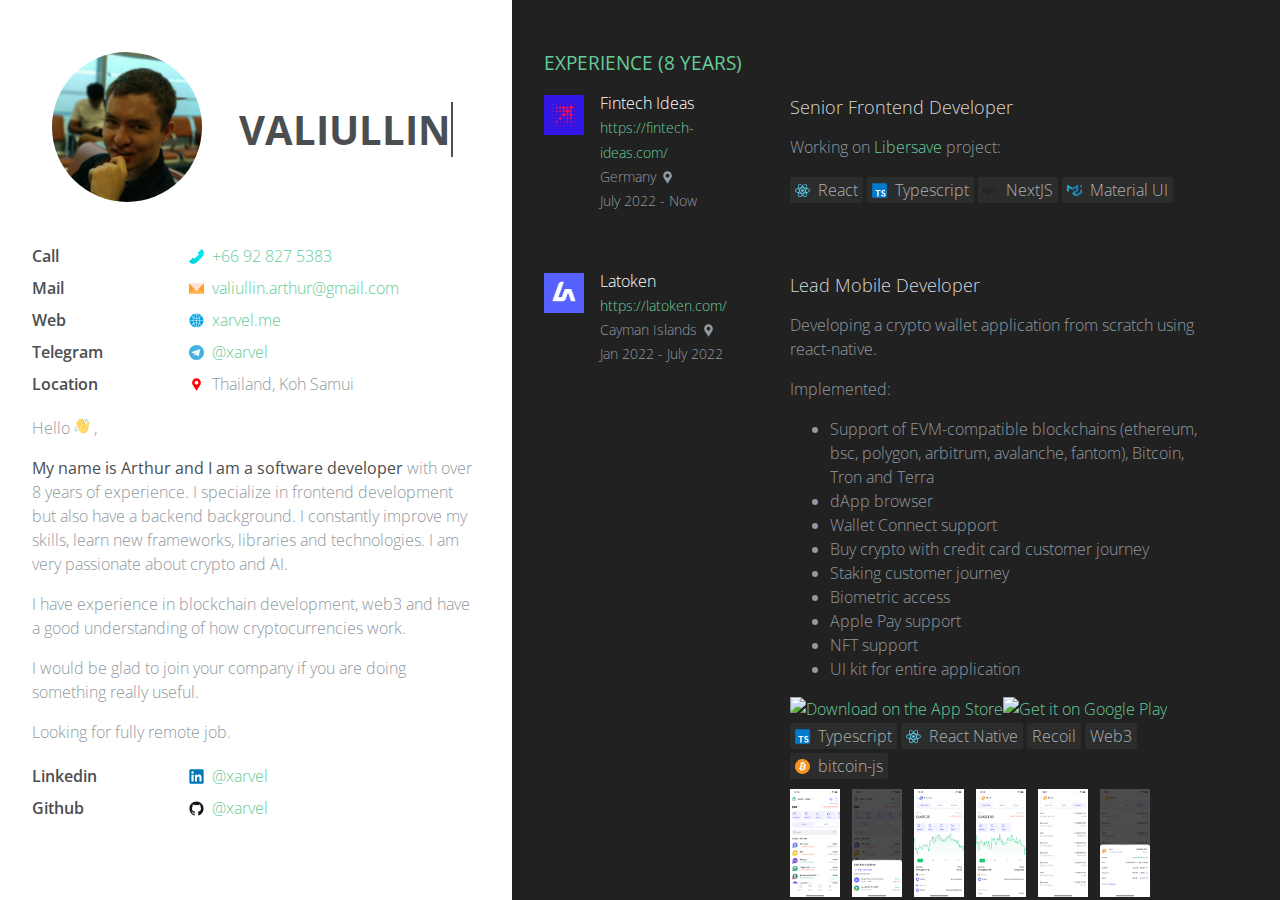
==== commit 2b3afab3: "Update index.html" ====
--- a/index.html
+++ b/index.html
@@ -283,7 +283,7 @@
                                         </svg>
                                     </div>
 
-                                    <div class="experience-item__period">Sep 2022 - Now</div>
+                                    <div class="experience-item__period">July 2022 - Now</div>
                                 </div>
                             </div>
 
@@ -362,19 +362,6 @@
                             </div>
                         </div>
 
-
-
-
-
-
-
-
-
-
-
-
-
-
                         <div class="experience-item">
                             <div class="experience-item__company">
 
@@ -393,7 +380,7 @@
                                         </svg>
                                     </div>
 
-                                    <div class="experience-item__period">Jan 2022 - Sep 2022</div>
+                                    <div class="experience-item__period">Jan 2022 - July 2022</div>
                                 </div>
                             </div>
 
@@ -603,7 +590,7 @@
                                         </svg>
                                     </div>
 
-                                    <div class="experience-item__period">Mar 2020 - Jan 2022</div>
+                                    <div class="experience-item__period">Nov 2020 - Jan 2022</div>
                                 </div>
                             </div>
 
@@ -806,7 +793,7 @@
                                         </svg>
                                     </div>
 
-                                    <div class="experience-item__period">Feb 2019 - Mar 2020</div>
+                                    <div class="experience-item__period">Feb 2019 - Nov 2020</div>
                                 </div>
                             </div>
 
@@ -1611,4 +1598,4 @@
     </script>
 </body>
 
-</html>+</html>
